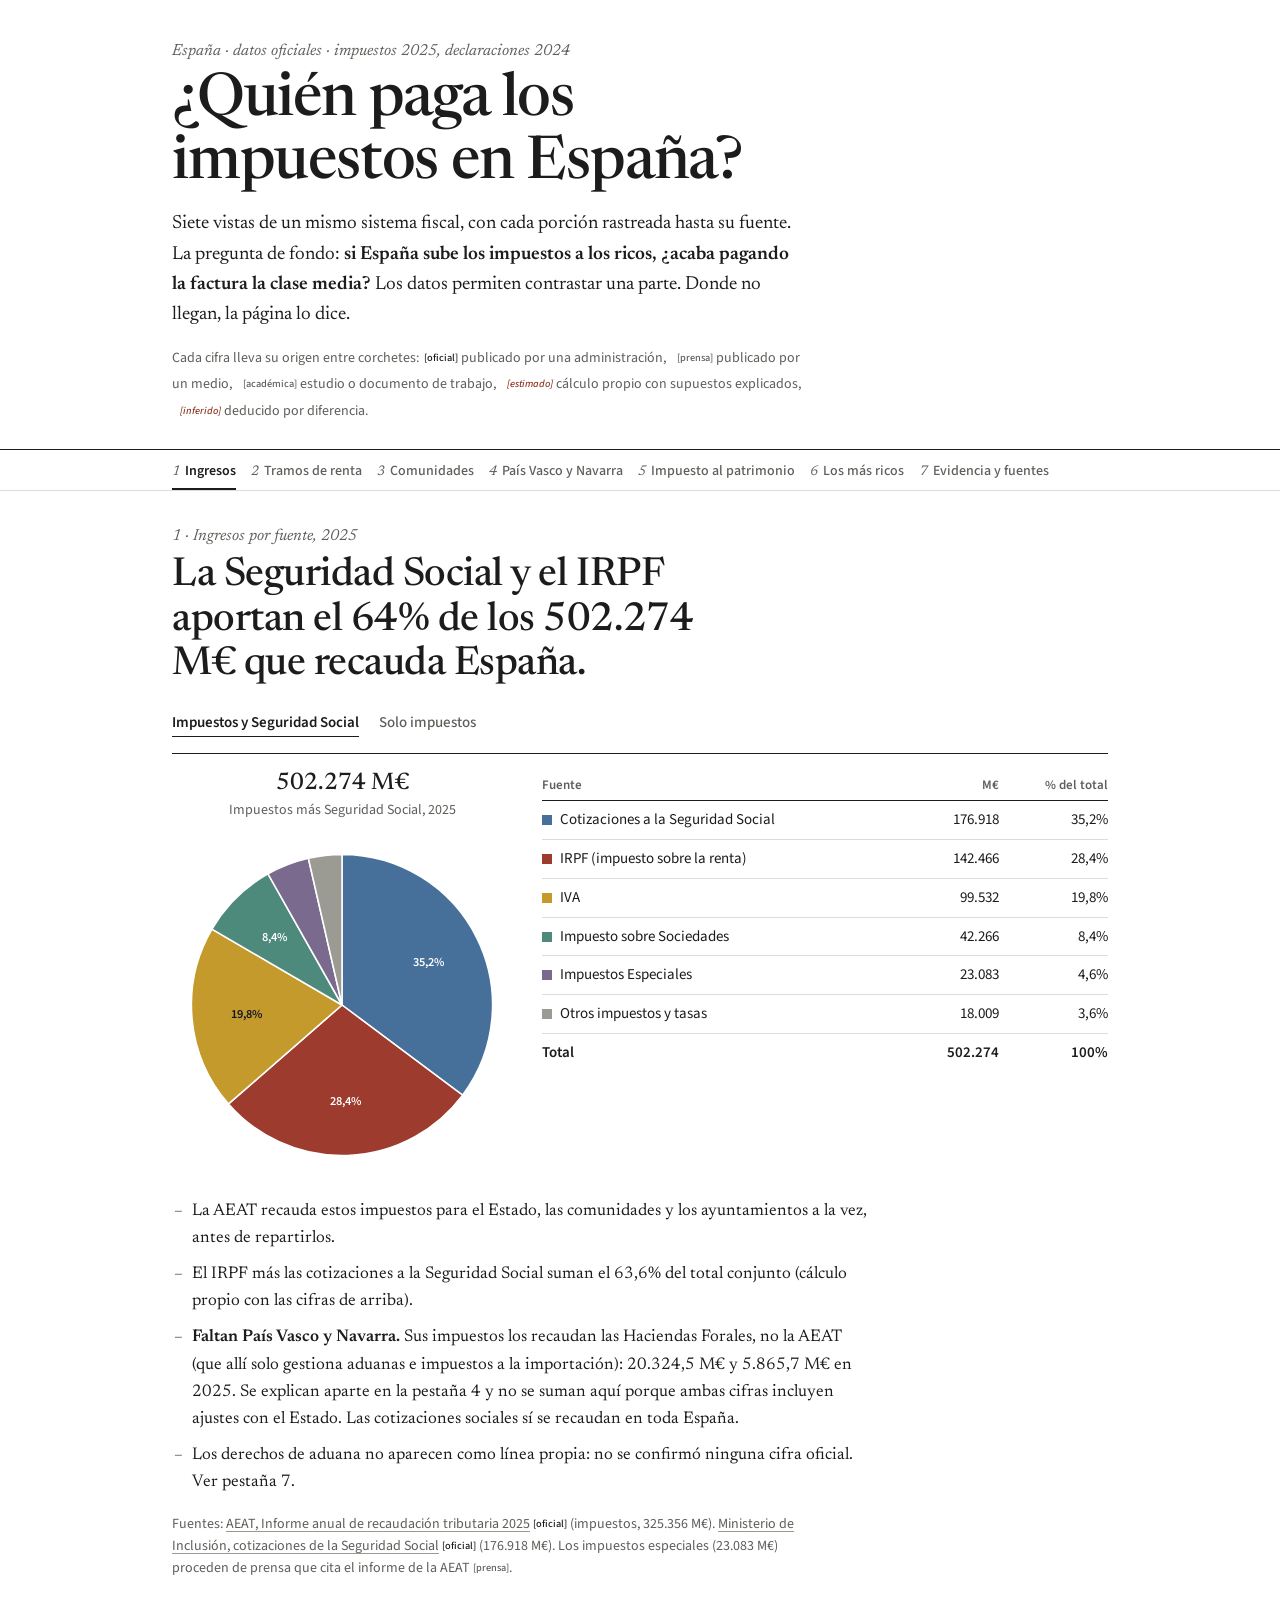
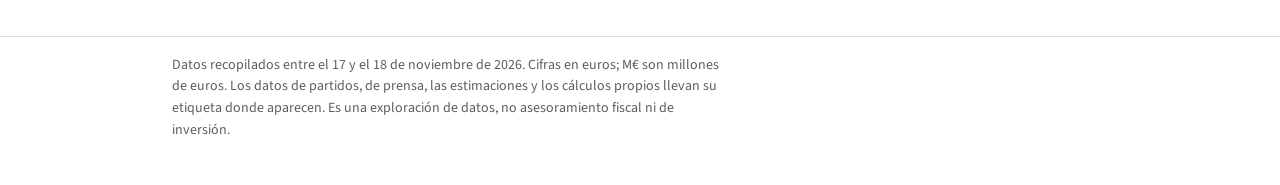
==== index.html @ 46cfcc5c "Primera versión de la página "¿Quién paga los impuestos en España?" Siete pestañas con gráficos y ta" ====
<!DOCTYPE html>
<html lang="es">
<head>
<meta charset="utf-8">
<meta name="viewport" content="width=device-width, initial-scale=1">
<meta name="color-scheme" content="light">
<title>¿Quién paga los impuestos en España?</title>
<link rel="preconnect" href="https://fonts.googleapis.com">
<link rel="preconnect" href="https://fonts.gstatic.com" crossorigin>
<link href="https://fonts.googleapis.com/css2?family=Newsreader:ital,opsz,wght@0,6..72,400..600;1,6..72,400..500&family=Source+Sans+3:wght@400;500;600&display=swap" rel="stylesheet">
<style>
/* Diseño editorial sobre fondo blanco: texto en serif, tablas en sans, líneas finas en lugar de tarjetas. */
:root {
  --ink: #1c1c1c;
  --paper: #ffffff;
  --surface: #ffffff;
  --line: #dcdcd8;
  --muted: #5e5e5a;
  --accent: #8c2f1d;
  --accent-ink: #ffffff;
  --hl: #f5f3ee;
  --c-ss: #46709a;
  --c-irpf: #9c3b2e;
  --c-iva: #c49a2c;
  --c-is: #4d8a7c;
  --c-ied: #7a6a8e;
  --c-oth: #9b9b94;
  --c-prop: #b4531a;
  --c-pv: #6b8e23;
  --c-nav: #8d6e63;
  --g1: #b6b6b0;
  --g2: #d0d0ca;
  --g3: #9a9a94;
  --s0: #e6eef6; --s1: #d1dfee; --s2: #b8cde4; --s3: #9db9d9; --s4: #82a4cc;
  --s5: #678ebd; --s6: #4f78ab; --s7: #3a6396; --s8: #284e80; --s9: #183869;
  --serif: "Newsreader", Georgia, "Times New Roman", serif;
  --sans: "Source Sans 3", "Helvetica Neue", Arial, sans-serif;
  color-scheme: light;
}

* { box-sizing: border-box; }
html { -webkit-text-size-adjust: 100%; background: #fff; }
body { margin: 0; background: #fff; color: var(--ink); font: 400 18px/1.6 var(--serif); font-optical-sizing: auto; }
a { color: inherit; text-decoration-thickness: 1px; text-underline-offset: 3px; text-decoration-color: #9a9a94; }
a:hover { color: var(--accent); text-decoration-color: var(--accent); }
:focus-visible { outline: 2px solid var(--accent); outline-offset: 2px; }
.wrap { max-width: 980px; margin: 0 auto; padding: 0 22px; }
strong { font-weight: 600; }

.hero { padding: 40px 0 24px; border-bottom: 1px solid var(--ink); }
.eyebrow { margin: 0; font: italic 400 16px/1.4 var(--serif); color: var(--muted); }
h1 { margin: 8px 0 14px; font: 500 clamp(34px, 6.2vw, 60px)/1.04 var(--serif); letter-spacing: -.02em; text-wrap: balance; }
.lede { max-width: 62ch; margin: 0; font-size: 19px; }
.lede strong { font-weight: 600; }
.taglegend { margin: 14px 0 0; font: 400 14px/1.9 var(--sans); color: var(--muted); max-width: 90ch; }
.taglegend .tag { margin-left: 8px; }
.taglegend .tag:first-of-type { margin-left: 2px; }

.rail { position: sticky; top: 0; z-index: 10; background: #fff; border-bottom: 1px solid var(--line); }
.tablist { display: flex; gap: 0; overflow-x: auto; scrollbar-width: none; padding: 0 22px; max-width: 980px; margin: 0 auto; }
.tablist::-webkit-scrollbar { display: none; }
.tab { flex: 0 0 auto; appearance: none; background: none; border: 0; border-bottom: 2px solid transparent; margin-right: 15px; padding: 13px 0 9px; color: var(--muted); font: 500 14px/1.2 var(--sans); cursor: pointer; white-space: nowrap; }
.tab .n { font: italic 400 14px var(--serif); margin-right: 5px; color: var(--muted); }
.tab:hover { color: var(--ink); }
.tab[aria-selected="true"] { color: var(--ink); font-weight: 600; border-bottom-color: var(--ink); }

main.wrap { padding-top: 34px; padding-bottom: 56px; }
.panel[hidden] { display: none; }
.tab-head { margin: 0 0 22px; }
.tab-head h2 { margin: 6px 0 0; font: 500 clamp(26px, 4.4vw, 40px)/1.12 var(--serif); letter-spacing: -.012em; max-width: 26ch; text-wrap: balance; }
.sub { margin: 10px 0 0; color: var(--muted); max-width: 64ch; font-size: 17px; }

.controls { display: flex; flex-wrap: wrap; gap: 8px 22px; align-items: center; margin: 0 0 16px; }
.seg { display: inline-flex; flex-wrap: wrap; gap: 4px 20px; border: 0; background: none; }
.seg button { appearance: none; border: 0; border-bottom: 1px solid transparent; background: none; padding: 3px 0; font: 500 15px/1.3 var(--sans); color: var(--muted); cursor: pointer; text-align: left; }
.seg button:hover { color: var(--ink); }
.seg button + button { border-left: 0; }
.seg button[aria-pressed="true"] { color: var(--ink); font-weight: 600; border-bottom-color: var(--ink); background: none; }

.card { background: none; border: 0; border-top: 1px solid var(--ink); border-radius: 0; padding: 16px 0 6px; }
.card + .card { margin-top: 30px; }
.card h3, h3.h { margin: 0; font: 600 21px/1.25 var(--serif); letter-spacing: -.005em; }
.card .sub { margin-top: 4px; font-size: 16px; }
.split { display: grid; grid-template-columns: minmax(0, 340px) minmax(0, 1fr); gap: 30px; align-items: start; }
.pair { display: grid; grid-template-columns: repeat(2, minmax(0, 1fr)); gap: 30px; }
.pair .card + .card { margin-top: 0; }
@media (max-width: 780px) { .split, .pair { grid-template-columns: minmax(0, 1fr); gap: 20px; } }

.pie { display: grid; gap: 8px; justify-items: center; margin-top: 12px; }
.pie svg { width: 100%; max-width: 330px; height: auto; display: block; overflow: visible; }
.readout { width: 100%; min-height: 58px; text-align: center; font-family: var(--sans); }
.r-main { font: 500 24px/1.15 var(--serif); font-variant-numeric: tabular-nums; }
.r-sub { margin-top: 2px; color: var(--muted); font-size: 14px; font-variant-numeric: tabular-nums; }
.r-sw { display: inline-block; width: 10px; height: 10px; margin-right: 6px; vertical-align: baseline; }
.sg { transition: transform .16s ease, opacity .16s ease; }
.sg path { stroke: #fff; stroke-width: 1.5; cursor: pointer; }
.sg path:focus-visible { outline: none; stroke: var(--ink); stroke-width: 3; }
.sg.on { transform: translate(var(--dx), var(--dy)); }
.has-active .sg:not(.on) { opacity: .35; }
.slice-label { font: 600 12px/1 var(--sans); font-variant-numeric: tabular-nums; pointer-events: none; }

.tbl-wrap { overflow-x: auto; }
table.legend, table.plain { width: 100%; border-collapse: collapse; font: 400 15px/1.45 var(--sans); font-variant-numeric: tabular-nums; }
.legend th, .plain th { text-align: left; font-weight: 600; font-size: 13px; color: var(--muted); padding: 6px 10px 6px 0; border-bottom: 1px solid var(--ink); white-space: nowrap; }
.legend td, .plain td { padding: 8px 10px 8px 0; border-bottom: 1px solid var(--line); vertical-align: top; }
.legend .num { text-align: right; white-space: nowrap; padding-right: 0; padding-left: 10px; }
.legend th.num { text-align: right; padding-left: 10px; }
.legend tr[data-key] { cursor: pointer; }
.legend tr.on td { background: var(--hl); }
.legend tfoot td { font-weight: 600; border-bottom: 0; }
.sw { display: inline-block; width: 10px; height: 10px; margin-right: 8px; vertical-align: -1px; }
.sw.none { background: none !important; border: 1px dashed var(--muted); }
.na { color: var(--muted); font-style: italic; }
.tbl-wrap table.plain { min-width: 560px; }
.plain td strong { font-weight: 600; }

.stats { display: grid; grid-template-columns: repeat(auto-fit, minmax(160px, 1fr)); gap: 0 22px; margin: 0 0 18px; padding: 0; }
.stat { margin: 0; padding: 9px 0 10px; border: 0; border-top: 1px solid var(--line); border-radius: 0; background: none; }
.stat dt { font: 400 13px/1.3 var(--sans); color: var(--muted); }
.stat dd { margin: 2px 0 0; font: 500 26px/1.15 var(--serif); font-variant-numeric: tabular-nums; }
.stat dd small { display: block; margin-top: 2px; font: 400 13px/1.3 var(--sans); color: var(--muted); }

.notes { margin: 22px 0 0; padding: 0; list-style: none; display: grid; gap: 9px; max-width: 70ch; }
.notes li { padding-left: 20px; position: relative; font-size: 17px; }
.notes li::before { content: "–"; position: absolute; left: 2px; top: 0; color: var(--muted); }
.src { margin: 18px 0 0; font: 400 14px/1.55 var(--sans); color: var(--muted); max-width: 90ch; }
.tag { display: inline; padding: 0; border: 0; border-radius: 0; font: 500 .74em/1 var(--sans); letter-spacing: 0; color: var(--muted); white-space: nowrap; vertical-align: .1em; background: none; }
.tag::before { content: "["; }
.tag::after { content: "]"; }
.tag.t-oficial { color: var(--ink); }
.tag.t-estimado, .tag.t-inferido, .tag.t-partido, .tag.claim { color: var(--accent); font-style: italic; }
.legend td .tag, .plain td .tag { margin-left: 5px; margin-right: 0; }
.legend td + td, .legend th + th, .plain td + td, .plain th + th { padding-left: 12px; }

.scn-controls { display: grid; gap: 16px; font-family: var(--sans); }
.ctl-row { display: flex; justify-content: space-between; align-items: baseline; gap: 12px; }
.ctl-row label, fieldset legend { font-weight: 600; font-size: 15px; }
output { font: 500 24px/1 var(--serif); font-variant-numeric: tabular-nums; }
input[type="range"] { width: 100%; accent-color: var(--accent); margin: 8px 0 0; }
.presets { display: flex; flex-wrap: wrap; gap: 6px 18px; }
.presets button { appearance: none; border: 0; border-bottom: 1px dotted var(--muted); background: none; color: var(--muted); padding: 2px 0; font: 500 14px/1.3 var(--sans); cursor: pointer; }
.presets button:hover { color: var(--ink); }
.presets button[aria-pressed="true"] { color: var(--ink); border-bottom: 1px solid var(--ink); font-weight: 600; }
fieldset { margin: 0; padding: 0; border: 0; display: grid; gap: 8px; }
fieldset legend { padding: 0; margin-bottom: 6px; }
.opt { display: flex; gap: 10px; align-items: flex-start; font-size: 15px; cursor: pointer; }
.opt input { margin-top: 4px; accent-color: var(--accent); }
.opt small { display: block; color: var(--muted); font-size: 13px; }
.summary { margin: 0; padding: 12px 0; border: 0; border-top: 1px solid var(--line); border-bottom: 1px solid var(--line); background: none; font-style: italic; font-size: 17px; max-width: 70ch; }
.empty { display: grid; place-items: center; min-height: 200px; padding: 16px; text-align: center; color: var(--muted); font: 400 15px/1.4 var(--sans); border: 1px dashed var(--line); }

.cols2 { display: grid; grid-template-columns: repeat(2, minmax(0, 1fr)); gap: 30px; }
.cols2 .card + .card { margin-top: 0; }
@media (max-width: 780px) { .cols2 { grid-template-columns: minmax(0, 1fr); gap: 24px; } }
.cols2 h3 { margin-bottom: 8px; }
.list { margin: 0; padding-left: 18px; display: grid; gap: 8px; font-size: 17px; }
.src-list { margin: 0; padding-left: 18px; display: grid; gap: 6px; font: 400 15px/1.5 var(--sans); }

/* pestaña de los más ricos */
.verdict td:nth-child(2) { font-family: var(--serif); font-size: 16.5px; min-width: 180px; }
.verdict td:first-child { font-family: var(--serif); font-size: 16.5px; font-style: italic; min-width: 150px; }
.lead { margin: 26px 0 0; font: 600 22px/1.25 var(--serif); }
.lead:first-of-type { margin-top: 0; }
.prose { max-width: 66ch; margin: 8px 0 0; }
.prose + .prose { margin-top: 10px; }
.bars { display: grid; gap: 10px; margin: 14px 0 0; padding: 0; list-style: none; font: 400 15px/1.3 var(--sans); max-width: 680px; }
.bars li { display: grid; grid-template-columns: minmax(130px, 210px) 1fr 58px; gap: 14px; align-items: center; }
.bars .bar { height: 12px; background: var(--hl); }
.bars .bar i { display: block; height: 100%; width: var(--w); background: #7b7b76; }
.bars li.hi .bar i { background: var(--accent); }
.bars .v { text-align: right; font-weight: 600; font-variant-numeric: tabular-nums; }
.bars li.hi .v { color: var(--accent); }
@media (max-width: 560px) {
  .bars li { grid-template-columns: 1fr auto; row-gap: 5px; }
  .bars .bar { grid-column: 1 / -1; order: 3; }
}
.fig-note { margin: 10px 0 0; font: 400 14px/1.5 var(--sans); color: var(--muted); max-width: 70ch; }
.twocol-text { display: grid; grid-template-columns: repeat(2, minmax(0, 1fr)); gap: 30px; margin-top: 6px; }
@media (max-width: 780px) { .twocol-text { grid-template-columns: minmax(0, 1fr); gap: 18px; } }
.twocol-text h4 { margin: 0 0 6px; font: 600 18px/1.3 var(--serif); }
.twocol-text ul { margin: 0; padding-left: 18px; display: grid; gap: 8px; font-size: 16.5px; }

footer { padding: 18px 0 44px; color: var(--muted); font: 400 14px/1.55 var(--sans); border-top: 1px solid var(--line); }
footer p { margin: 0; max-width: 80ch; }
@media (prefers-reduced-motion: reduce) { * { transition: none !important; scroll-behavior: auto !important; } }

.src-cols { columns: 2; column-gap: 30px; margin: 10px 0 0; padding: 0; list-style: none; font: 400 14px/1.5 var(--sans); color: var(--muted); }
.src-cols li { break-inside: avoid; margin: 0 0 6px; padding-left: 0; }
.src-cols a { color: var(--ink); }
.src-head { margin: 22px 0 0; font: 600 13px/1.3 var(--sans); color: var(--muted); }
@media (max-width: 780px) { .src-cols { columns: 1; } }

@media (max-width: 640px) {
  .tbl-wrap table.plain.verdict { min-width: 0; }
  .verdict thead { display: none; }
  .verdict, .verdict tbody, .verdict tr, .verdict td { display: block; width: 100%; }
  .verdict tr { padding: 14px 0 12px; border-bottom: 1px solid var(--line); }
  .verdict td, .verdict td + td { padding: 0 0 6px; border: 0; min-width: 0 !important; }
  .verdict td:last-child { font-size: 15px; color: var(--ink); }
}

.profile { margin: 22px 0 6px; max-width: 880px; }
.profile h4 { margin: 0 0 6px; font: 600 19px/1.25 var(--serif); }
.profile .who { margin-left: 8px; font: 400 14px var(--sans); color: var(--muted); }
.tbl-wrap + .profile table, .profile table.plain { min-width: 0; width: 100%; }
.profile td:first-child { width: 28%; color: var(--muted); font-size: 14px; padding-right: 14px; }
@media (max-width: 640px) { .profile td:first-child { width: 34%; } .profile .who { display: block; margin: 2px 0 0; } }

@media (max-width: 640px) {
  .tbl-wrap table.plain.stack { min-width: 0; }
  .stack thead { display: none; }
  .stack, .stack tbody, .stack tr, .stack td { display: block; width: 100%; }
  .stack tr { padding: 12px 0 8px; border-bottom: 1px solid var(--line); }
  .stack td, .stack td + td { padding: 0 0 7px; border: 0; }
  .stack td::before { content: attr(data-l); display: block; font: 600 12px/1.3 var(--sans); color: var(--muted); margin-bottom: 1px; }
  .stack td:first-child::before { display: none; }
  .stack td:first-child { font-weight: 600; }
}
@media (max-width: 640px) { #tab-ricos .tbl-wrap table.plain { min-width: 0; } #tab-ricos .tbl-wrap { overflow-x: visible; } }
</style>
</head>
<body>

<header class="hero">
  <div class="wrap">
    <p class="eyebrow">España · datos oficiales · impuestos 2025, declaraciones 2024</p>
    <h1>¿Quién paga los impuestos en España?</h1>
    <p class="lede">Siete vistas de un mismo sistema fiscal, con cada porción rastreada hasta su fuente. La pregunta de fondo: <strong>si España sube los impuestos a los ricos, ¿acaba pagando la factura la clase media?</strong> Los datos permiten contrastar una parte. Donde no llegan, la página lo dice.</p>
    <p class="taglegend">Cada cifra lleva su origen entre corchetes:
      <span class="tag t-oficial">oficial</span> publicado por una administración,
      <span class="tag t-prensa">prensa</span> publicado por un medio,
      <span class="tag t-academica">académica</span> estudio o documento de trabajo,
      <span class="tag t-estimado">estimado</span> cálculo propio con supuestos explicados,
      <span class="tag t-inferido">inferido</span> deducido por diferencia.
    </p>
  </div>
</header>

<nav class="rail" aria-label="Vistas">
  <div class="tablist" role="tablist">
    <button class="tab" role="tab" id="t-ingresos" aria-controls="tab-ingresos" data-tab="ingresos"><span class="n">1</span>Ingresos</button>
    <button class="tab" role="tab" id="t-tramos" aria-controls="tab-tramos" data-tab="tramos"><span class="n">2</span>Tramos de renta</button>
    <button class="tab" role="tab" id="t-comunidades" aria-controls="tab-comunidades" data-tab="comunidades"><span class="n">3</span>Comunidades</button>
    <button class="tab" role="tab" id="t-forales" aria-controls="tab-forales" data-tab="forales"><span class="n">4</span>País Vasco y Navarra</button>
    <button class="tab" role="tab" id="t-patrimonio" aria-controls="tab-patrimonio" data-tab="patrimonio"><span class="n">5</span>Impuesto al patrimonio</button>
    <button class="tab" role="tab" id="t-ricos" aria-controls="tab-ricos" data-tab="ricos"><span class="n">6</span>Los más ricos</button>
    <button class="tab" role="tab" id="t-evidencia" aria-controls="tab-evidencia" data-tab="evidencia"><span class="n">7</span>Evidencia y fuentes</button>
  </div>
</nav>

<main class="wrap">

<!-- 1. Ingresos ------------------------------------------------------------ -->
<section class="panel" id="tab-ingresos" role="tabpanel" aria-labelledby="t-ingresos" hidden>
  <div class="tab-head">
    <p class="eyebrow">1 · Ingresos por fuente, 2025</p>
    <h2 id="rev-finding"></h2>
  </div>
  <div class="controls">
    <div class="seg" role="group" aria-label="Alcance">
      <button type="button" id="rev-all" aria-pressed="true">Impuestos y Seguridad Social</button>
      <button type="button" id="rev-tax" aria-pressed="false">Solo impuestos</button>
    </div>
  </div>
  <div class="card"><div class="split" id="rev-card"></div></div>
  <ul class="notes">
    <li>La AEAT recauda estos impuestos para el Estado, las comunidades y los ayuntamientos a la vez, antes de repartirlos.</li>
    <li>El IRPF más las cotizaciones a la Seguridad Social suman el 63,6% del total conjunto (cálculo propio con las cifras de arriba).</li>
    <li><strong>Faltan País Vasco y Navarra.</strong> Sus impuestos los recaudan las Haciendas Forales, no la AEAT (que allí solo gestiona aduanas e impuestos a la importación): 20.324,5 M€ y 5.865,7 M€ en 2025. Se explican aparte en la pestaña 4 y no se suman aquí porque ambas cifras incluyen ajustes con el Estado. Las cotizaciones sociales sí se recaudan en toda España.</li>
    <li>Los derechos de aduana no aparecen como línea propia: no se confirmó ninguna cifra oficial. Ver pestaña 7.</li>
  </ul>
  <p class="src">Fuentes: <a href="https://sede.agenciatributaria.gob.es/Sede/estadisticas/recaudacion-tributaria/informe-anual/ejercicio-2025/resumen.html">AEAT, Informe anual de recaudación tributaria 2025</a> <span class="tag t-oficial">oficial</span> (impuestos, 325.356 M€). <a href="https://www.lamoncloa.gob.es/serviciosdeprensa/notasprensa/inclusion/Paginas/2026/310326-seguridad-social-deficit-pib.aspx">Ministerio de Inclusión, cotizaciones de la Seguridad Social</a> <span class="tag t-oficial">oficial</span> (176.918 M€). Los impuestos especiales (23.083 M€) proceden de prensa que cita el informe de la AEAT <span class="tag t-prensa">prensa</span>.</p>
</section>

<!-- 2. Tramos -------------------------------------------------------------- -->
<section class="panel" id="tab-tramos" role="tabpanel" aria-labelledby="t-tramos" hidden>
  <div class="tab-head">
    <p class="eyebrow">2 · IRPF por tramos de renta</p>
    <h2>El IRPF está concentrado: el 10% de mayor renta paga el 54%.</h2>
    <p class="sub">Los tramos son la renta anual total. No se pudo obtener la tabla nacional de cuota pagada por tramo, así que el segundo gráfico muestra la base liquidable a nivel nacional, o la cuota realmente pagada en Madrid, la mayor comunidad.</p>
  </div>
  <div class="controls">
    <div class="seg" role="group" aria-label="Territorio">
      <button type="button" id="br-nat" aria-pressed="true">España: declarantes y base liquidable</button>
      <button type="button" id="br-mad" aria-pressed="false">Madrid: declarantes y cuota pagada</button>
    </div>
  </div>
  <dl class="stats" id="br-stats"></dl>
  <div class="pair" id="br-pies"></div>
  <div class="card"><div class="tbl-wrap" id="br-table"></div></div>
  <div class="card"><div class="split" id="ief-card"></div></div>
  <ul class="notes">
    <li>«Declarantes» son las personas que presentan declaración del IRPF, no toda la población. La estadística cubre solo el territorio de régimen común; País Vasco y Navarra tienen su propio sistema (para Navarra hay una tabla por tramos en la pestaña 4; para el País Vasco no hay tabla consolidada).</li>
    <li>La tabla de Madrid oculta dos celdas (menos de 6.000 € y más de 601.000 €) por secreto estadístico. La porción gris es lo que falta hasta el 100% tras los tramos publicados, así que contiene ambas.</li>
    <li>Los declarantes de Madrid con más de 60.000 € son el 11,5% del total y pagan al menos el 44,7% de su IRPF, sin contar el tramo superior, que no se publica.</li>
    <li>La cifra del decil superior es el titular de un documento de trabajo del Instituto de Estudios Fiscales (Ministerio de Hacienda). No se revisó la tabla completa por deciles.</li>
  </ul>
  <p class="src">Fuentes: AEAT, <a href="https://sede.agenciatributaria.gob.es/AEAT/Contenidos_Comunes/La_Agencia_Tributaria/Estadisticas/Publicaciones/sites/irpf/2024/home_parcialf77cdc736ae2c95d72190138820307f5f5534ac93.html">Estadística de los declarantes del IRPF 2024</a> (<a href="https://sede.agenciatributaria.gob.es/AEAT/Contenidos_Comunes/La_Agencia_Tributaria/Estadisticas/Publicaciones/sites/irpf/2024/jrubik976b95950462ac596e081ab2bd5e7fd64eed0a8.html">declarantes y base liquidable</a>, <a href="https://sede.agenciatributaria.gob.es/AEAT/Contenidos_Comunes/La_Agencia_Tributaria/Estadisticas/Publicaciones/sites/irpf/2024/jrubikf634b3ce594c865246ba8623a578b54879c075207.html">cuota pagada en Madrid</a>, <a href="https://sede.agenciatributaria.gob.es/AEAT/Contenidos_Comunes/La_Agencia_Tributaria/Estadisticas/Publicaciones/sites/irpf/2024/jrubik82396464ffcba89379d747339c6232341146c10.html">totales nacionales</a>) <span class="tag t-oficial">oficial</span>. <a href="https://www.ief.es/docs/destacados/publicaciones/documentos_trabajo/2026_02.pdf">Instituto de Estudios Fiscales, documento de trabajo 2026/02</a> <span class="tag t-oficial">oficial</span>.</p>
</section>

<!-- 3. Comunidades --------------------------------------------------------- -->
<section class="panel" id="tab-comunidades" role="tabpanel" aria-labelledby="t-comunidades" hidden>
  <div class="tab-head">
    <p class="eyebrow">3 · Comunidades autónomas, 2024</p>
    <h2 id="rg-finding"></h2>
    <p class="sub">Dos gráficos con los mismos datos. Izquierda: qué parte del impuesto recauda cada comunidad. Derecha: los mismos números divididos por habitantes, así que cada porción son euros por persona. Toca una porción o una fila para compararlas.</p>
  </div>
  <div class="controls">
    <div class="seg" role="group" aria-label="Vista">
      <button type="button" id="rg-off" aria-pressed="true">Oficial: 15 comunidades de régimen común</button>
      <button type="button" id="rg-est" aria-pressed="false">Con País Vasco y Navarra (estimado)</button>
    </div>
  </div>
  <div class="pair" id="rg-pies"></div>
  <div class="card"><div class="tbl-wrap" id="rg-table"></div></div>
  <ul class="notes">
    <li>La medida es la «capacidad tributaria» de cada comunidad en la liquidación de 2024 del sistema de financiación: lo que rendiría su parte de los impuestos cedidos con reglas comunes. No es el total de impuestos pagados.</li>
    <li>El gráfico por habitante no tiene un total con sentido, porque suma ratios. Compara porción con porción o lee el índice de la tabla.</li>
    <li>La vista oficial deja fuera País Vasco y Navarra (sistema fiscal propio, 2,93 M de habitantes), Ceuta y Melilla; en conjunto son el 6,3% de la población de España. La vista con estimación añade País Vasco y Navarra con un cálculo propio, cuyo método está en la pestaña 4, y que lleva un margen de ±10%. El índice usa siempre como base la media de las 15 comunidades oficiales.</li>
    <li>Canarias aparece, pero su impuesto indirecto propio y su régimen especial dificultan la comparación.</li>
    <li>¿Por qué no la recaudación de la AEAT por comunidad? La AEAT atribuye lo recaudado al domicilio fiscal del contribuyente, lo que infla a Madrid, donde tienen sede muchas grandes empresas. La prensa sitúa a Madrid en torno al 44% de lo recaudado por la AEAT (2023: 44,34%): un efecto del domicilio, no una medida de actividad.</li>
    <li>Los ingresos son de 2024 y la población es del 1 de enero de 2025, un año posterior.</li>
  </ul>
  <p class="src">Fuentes: liquidación de 2024 del Ministerio de Hacienda, tabulada en <a href="https://documentos.fedea.net/pubs/eee/2026/eee2026-24.pdf">Fedea, eee2026-24, tabla 1</a> <span class="tag t-oficial">oficial</span>. Población: <a href="https://www.ine.es/prodyser/espa_cifras/21_ANEXO.pdf">INE, España en cifras</a>. Efecto del domicilio: <a href="https://sede.agenciatributaria.gob.es/static_files/AEAT/Estudios/Estadisticas/Informes_Estadisticos/Informes_mensuales_recaudacion_tributaria/2025/IMR_25_12_va_es.pdf">AEAT, informe mensual de diciembre de 2025</a>. Estimaciones de País Vasco y Navarra: cálculo propio a partir de las cifras de la pestaña 4 <span class="tag t-estimado">estimado</span>.</p>
</section>

<!-- 4. Territorios forales ------------------------------------------------- -->
<section class="panel" id="tab-forales" role="tabpanel" aria-labelledby="t-forales" hidden>
  <div class="tab-head">
    <p class="eyebrow">4 · País Vasco y Navarra, 2025</p>
    <h2>Sí contribuyen, pero por otra vía. Cuánto, es lo que se discute.</h2>
    <p class="sub">No salen en las pestañas 1 a 3 porque sus impuestos no los recauda la AEAT ni entran en el sistema de financiación de régimen común: los recaudan las tres Diputaciones Forales vascas y la Hacienda Foral de Navarra. Después pagan al Estado un <strong>cupo</strong> (País Vasco) o una <strong>aportación</strong> (Navarra) por las competencias que el Estado conserva, como Defensa, Exteriores o la deuda estatal. La AEAT solo gestiona allí aduanas e impuestos a la importación.</p>
  </div>
  <div class="controls">
    <div class="seg" role="group" aria-label="Territorio foral">
      <button type="button" id="fo-pv" aria-pressed="true">País Vasco</button>
      <button type="button" id="fo-nav" aria-pressed="false">Navarra</button>
    </div>
  </div>
  <dl class="stats" id="fo-stats"></dl>
  <div class="pair" id="fo-pies"></div>
  <div class="card" id="fo-series" style="margin-top:16px"></div>
  <div id="fo-brackets" style="margin-top:16px"></div>

  <h3 style="margin:26px 0 10px;font:700 20px/1.2 var(--font-display)">¿Cuánto aportan, comparado con el régimen común?</h3>
  <div class="card"><div class="tbl-wrap" id="fo-compare"></div></div>
  <ul class="notes" id="fo-method"></ul>

  <div class="cols2" style="margin-top:16px">
    <div class="card">
      <h3>Lo que dicen los críticos</h3>
      <ul class="list" style="margin-top:8px">
        <li>Ángel de la Fuente (Fedea) calcula que la base del cupo, las cargas del Estado que el territorio no ha asumido, está infravalorada en torno a un 30% (unos 32.000 M€, año 2017), y que las comunidades forales casi no contribuyen a la solidaridad entre territorios. <span class="tag t-academica">académica</span></li>
        <li>Miguel Ángel García Díaz (URJC y Fedea) sostiene que, por cómo se negocia la aportación, País Vasco y Navarra quedan muy por encima de la media de financiación por habitante ajustado. <span class="tag t-academica">académica</span></li>
        <li>El Ivie (Valencia y Zaragoza) estima que, descontadas las competencias distintas, queda un exceso de recursos sin justificar de en torno al 30% por habitante. <span class="tag t-academica">académica</span></li>
        <li>Ignacio Zubiri (UPV/EHU), que no se opone al Concierto, señala que el País Vasco aporta a las demás comunidades menos que otras de renta parecida. <span class="tag t-prensa">prensa</span></li>
      </ul>
    </div>
    <div class="card">
      <h3>Lo que dicen los defensores</h3>
      <ul class="list" style="margin-top:8px">
        <li>El Gobierno Vasco afirma que el Concierto es solidario y que el País Vasco contribuye a los gastos comunes en proporción a su riqueza, también al Fondo de Compensación Interterritorial.</li>
        <li>Lo describen como un régimen de «riesgo unilateral»: el cupo se paga con independencia de cómo vayan las finanzas propias, sin garantía de ingresos.</li>
        <li>Un argumento numérico: el índice de imputación vasco (6,24%) supera su peso de población (≈4,6%); el navarro (1,60%) también supera el suyo (≈1,4%). Los críticos responden que el problema no es el índice, sino la base a la que se aplica y la falta de contribución a la nivelación.</li>
        <li>El PNV defiende que el Concierto y el Cupo no son privilegios, sino derechos históricos.</li>
      </ul>
    </div>
  </div>
  <p class="src" style="margin-top:10px">Ninguna de las dos partes dispone de un cálculo oficial del cupo «correcto»: la Ley del Cupo publica solo un anexo resumido que De la Fuente y García Díaz consideran insuficiente para replicarlo. Las estimaciones de infravaloración proceden de autores críticos con el sistema; las posiciones de los defensores, de las instituciones que lo gestionan.</p>

  <div class="card" style="margin-top:16px">
    <h3>Qué aportan los territorios forales a la hipótesis</h3>
    <ul class="list" style="margin-top:8px">
      <li>Navarra tiene el segundo tipo marginal máximo agregado de España (52%, solo por detrás de la Comunitat Valenciana, con 54%); en los territorios vascos es del 49%. <span class="tag t-prensa">prensa</span> (Consejo General de Economistas)</li>
      <li>Aun así, el mismo informe sitúa a Navarra como la comunidad donde más IRPF pagan las rentas de 20.000 €, la novena de 19 para rentas de 45.000 € y la cuarta para rentas de 70.000 €. <span class="tag t-prensa">prensa</span> (Noticias de Navarra, 25-4-2026)</li>
      <li>El IVA y los Impuestos Especiales, que soporta todo el mundo, suponen el 46% de la recaudación foral vasca y el 44% de la navarra (cálculo propio con las cifras de arriba).</li>
    </ul>
    <ul class="notes" style="margin-top:12px">
      <li><strong>Lectura A (apoya la hipótesis):</strong> tipos máximos muy altos conviven con una presión notable sobre las rentas medias.</li>
      <li><strong>Lectura B (la cuestiona):</strong> las rentas de más de 60.000 € (≈9% de los declarantes navarros) ya aportan cerca de la mitad del IRPF, y la carga sobre las rentas medias responde a decisiones de gasto, no a un traslado desde los ricos.</li>
      <li>Los datos forales no permiten establecer causalidad en ninguna de las dos direcciones. Son un caso útil, no una prueba.</li>
    </ul>
  </div>

  <ul class="notes" style="margin-top:16px">
    <li>La recaudación foral bruta no es comparable con los 3.335 € por habitante de régimen común, porque incluye la parte que en el resto de España pertenece al Estado. Por eso se calcula una capacidad «equivalente» estimada.</li>
    <li>La cifra de la AEAT incluye el IVA a la importación cobrado en puertos y aduanas forales, y la recaudación foral incluye ajustes de IVA e Impuestos Especiales con el Estado. Por eso no se suman en un único gráfico.</li>
    <li>Las cifras de 2024 de ambos territorios están distorsionadas por devoluciones extraordinarias a mutualistas (unos 800 M€ en el País Vasco). Las partes pueden no sumar el total por redondeo.</li>
    <li>¿Cómo se calcula el cupo? Se parte del gasto del Estado en competencias que el territorio no ha asumido, se descuenta el déficit, se multiplica por el índice de imputación (6,24% País Vasco, 1,60% Navarra, fijados básicamente según la renta), se restan compensaciones y se aplican ajustes de IVA e Impuestos Especiales (Ley 10/2023).</li>
  </ul>
  <p class="src">Fuentes: <a href="https://www.irekia.euskadi.eus/es/news/108064-consejo-vasco-finanzas-publicas">Gobierno Vasco, Consejo Vasco de Finanzas Públicas, cierre 2025 (12-2-2026)</a> <span class="tag t-oficial">oficial</span>. <a href="https://www.navarra.es/es/-/nota-prensa/hacienda-finalizo-2025-con-una-recaudacion-de-5-865-millones-de-euros">Gobierno de Navarra, recaudación de 2025 (11-2-2026)</a> <span class="tag t-oficial">oficial</span>. <a href="https://www.euskadi.eus/contenidos/informacion/comision_mixta/es_14815/adjuntos/Acta_CMCE__01_2024.pdf">Acta de la Comisión Mixta del Concierto Económico 1/2024</a>; <a href="https://www.boe.es/diario_boe/txt.php?id=BOE-A-2023-8456">Ley 10/2023 (BOE)</a>; <a href="https://www.navarra.es/en/web/memoria-2024/5.1.-convenio-economico">Memoria 2024 de la Hacienda Foral de Navarra</a>; <a href="https://www.airef.es/wp-content/uploads/2026/07/Informes-ejecuci%C3%B3n-2026/Informe_PEF26-27_Cierre26_NAV_55_26.pdf">AIReF, informe sobre Navarra, julio de 2026</a> <span class="tag t-oficial">oficial</span>. <a href="https://documentos.fedea.net/pubs/ap/2024/ap2024-27.pdf">García Díaz, Fedea Apuntes 2024/27</a>; <a href="https://conciertoeconomico.org/wp-content/uploads/2022/10/HPE-2022-DE-LA-FUENTE-A_Sobre-el-Sistema-de-Financiacion-Foral-vasco-y-navarro-notas-para-un-debate-necesario.pdf">De la Fuente, Hacienda Pública Española 242 (2022)</a> <span class="tag t-academica">académica</span>. Prensa: <a href="https://www.noticiasdenavarra.com/economia/2022/04/17/9-contribuyentes-ganan-aporta-mitad-2084191.html">Noticias de Navarra (IRPF por tramos)</a>, <a href="https://orain.eus/es/actualidad/economia/2025/10/30/el-cupo-vasco-al-estado-previsto-2026-sera-1532-millones-un-29-mas/">orain.eus</a>, <a href="https://bilbaohiria.com/euskal-herria/comision-concierto-deficit-gobierno-vasco-cupo/">Bilbao Hiria</a> <span class="tag t-prensa">prensa</span>.</p>
</section>

<!-- 5. Impuesto al patrimonio ---------------------------------------------- -->
<section class="panel" id="tab-patrimonio" role="tabpanel" aria-labelledby="t-patrimonio" hidden>
  <div class="tab-head">
    <p class="eyebrow">5 · Medida redistributiva: un impuesto al patrimonio</p>
    <h2>Qué añade al total un impuesto del 2% al patrimonio, y qué cambia si la base se encoge.</h2>
    <p class="sub">Ada Colau y el Frente Amplio proponen un 2% sobre el patrimonio neto por encima de 1 M€ y un 3% por encima de 50 M€. El partido calcula 10.000 M€ al año de 231.000 contribuyentes. <span class="tag t-partido">cifra del partido</span> No se encontró ninguna valoración de AIReF ni de Hacienda. Todo lo que sigue es aritmética sobre supuestos declarados, no una previsión.</p>
  </div>

  <div class="card scn-controls">
    <div>
      <div class="ctl-row"><label for="erosion">Parte de lo recaudado, según el partido, que nunca llega</label><output id="erosion-out" for="erosion">0%</output></div>
      <input type="range" id="erosion" min="0" max="100" step="5" value="0">
      <p class="sub">Elusión, cambios de residencia, cambios de valoración. Los estudios de la pestaña 7 muestran que la base reacciona, pero no dan una cifra para esta propuesta: elige tú una.</p>
      <div class="presets" id="presets" role="group" aria-label="Valores predefinidos">
        <button type="button" data-e="0" aria-pressed="true">Cifra del partido (0%)</button>
        <button type="button" data-e="25" aria-pressed="false">25%</button>
        <button type="button" data-e="50" aria-pressed="false">50%</button>
        <button type="button" data-e="75" aria-pressed="false">75%</button>
      </div>
    </div>
    <fieldset>
      <legend>¿Quién cubre el hueco?</legend>
      <label class="opt" for="rule-none"><input type="radio" name="rule" id="rule-none" value="none" checked><span>Nadie<small>Se recorta gasto o crece el déficit. Nada más cambia.</small></span></label>
      <label class="opt" for="rule-prop"><input type="radio" name="rule" id="rule-prop" value="prop"><span>IRPF, en proporción a lo que se paga hoy<small>La factura de IRPF de todos sube el mismo porcentaje. El decil superior paga el 53,96% del IRPF.</small></span></label>
      <label class="opt" for="rule-flat"><input type="radio" name="rule" id="rule-flat" value="flat"><span>IRPF, los mismos euros por declarante<small>Un cargo fijo por declaración, de modo que cada decil de declarantes asume el 10%.</small></span></label>
    </fieldset>
  </div>

  <p class="summary" id="scn-summary" style="margin-top:16px"></p>
  <dl class="stats" id="scn-stats" style="margin-top:16px"></dl>

  <div class="pair" id="scn-pies"></div>
  <div class="card"><div class="split" id="scn-bear"></div></div>

  <h3 style="margin:26px 0 10px;font:700 20px/1.2 var(--font-display)">Referencias con las que compararlo</h3>
  <dl class="stats">
    <div class="stat"><dt>Impuesto de patrimonio hoy (2024)</dt><dd>2.150 M€<small>+11,8% sobre 2023; 227.424 declarantes, 185.031 con cuota a ingresar</small></dd></div>
    <div class="stat"><dt>La cifra del partido, en múltiplos</dt><dd>4,6×<small>de la cuota actual del Patrimonio; 3,1% de la recaudación de la AEAT de 2025</small></dd></div>
    <div class="stat"><dt>Tramo superior hoy</dt><dd>1.023<small>declarantes con más de 30,05 M€ acumulan el 14,31% de la base</small></dd></div>
    <div class="stat"><dt>Umbrales vigentes</dt><dd>700.000 € / 3 M€<small>mínimo exento del Patrimonio; ITSGF estatal por encima de 3 M€</small></dd></div>
  </dl>
  <div class="card"><div class="split" id="wealth-card"></div></div>
  <ul class="notes">
    <li>Las reglas de compensación son ilustraciones. Ninguna fuente usada aquí mide quién soporta en último término el IVA o la Seguridad Social, así que ninguna regla los modela.</li>
    <li>«Por declarante» divide entre los 24,6 M de declarantes del IRPF de 2024 (régimen común) y el «%» entre los 142.466 M€ de IRPF de la AEAT de 2025. Los años y los territorios difieren: léelo como un orden de magnitud, no como una factura.</li>
    <li>El ITSGF estatal recaudó 623 M€ en 2023, el 89% desde Madrid. En 2024 se hundió cuando Madrid y Andalucía reactivaron el Patrimonio autonómico, que se deduce de aquel. La cuota del Patrimonio subió un 11,8% ese mismo año; las dos cifras vienen de publicaciones distintas, así que compáralas con cautela.</li>
    <li>Reparto de la riqueza de los hogares según el Banco de España, 3T 2025: el 10% superior tiene el 53% y el 50% inferior el 9%. El 40% intermedio es el resto.</li>
    <li>Esta pestaña no incluye País Vasco ni Navarra, donde el Patrimonio es un impuesto foral. En Navarra (campaña de 2023) hubo 7.180 declarantes y 41,6 M€ <span class="tag t-prensa">prensa</span> que cita a la Hacienda Foral. En el País Vasco, Patrimonio y Sucesiones no se publican por separado: una estimación propia los sitúa en 250–400 M€ (1,2–2,0% de la recaudación foral) <span class="tag t-estimado">estimado</span>, extrapolando que en Gipuzkoa ambos suman menos del 2%.</li>
  </ul>
  <p class="src">Fuentes: términos y cifras de la propuesta, de prensa (<a href="https://es.ara.cat/politica/nuevo-impuesto-propone-ada-colau-alto-pagan-ricos_1_5903002.html">Ara</a>, <a href="https://www.eldiario.es/1_d0204f">elDiario.es</a>, <a href="https://www.moncloa.com/2026/11/06/tasa-ritz-colau-3462221/">Moncloa.com</a>, un medio digital) <span class="tag t-prensa">prensa</span>. <a href="https://sede.agenciatributaria.gob.es/Sede/estadisticas/sites/patrimonio/2024/jrubik51212750ec835e99533949433231abd3637d68ee.html">AEAT, Estadística del Patrimonio 2024</a>. <a href="https://www.lamoncloa.gob.es/serviciosdeprensa/notasprensa/hacienda/paginas/2023/200923-impuesto-solidaridad-grandes-fortunas.aspx">Hacienda, nota sobre el ITSGF 2023</a>. <a href="https://www.bde.es/wbe/es/noticias-eventos/podcast/como-se-distribuye-la-riqueza-entre-los-hogares.html">Banco de España</a>; <a href="https://repositorio.bde.es/bitstream/123456789/36572/1/do2413.pdf">Documento Ocasional 2413</a> para 2022.</p>
</section>

<!-- 6. Los más ricos ------------------------------------------------------- -->
<section class="panel" id="tab-ricos" role="tabpanel" aria-labelledby="t-ricos" hidden>
  <div class="tab-head">
    <p class="eyebrow">6 · Los más ricos y el IRPF</p>
    <h2>Los más ricos no pagan «casi nada» de IRPF, pero pagan menos que quienes están justo debajo.</h2>
    <p class="sub">Tres sospechas habituales: que piden préstamos en vez de vender, que usan sociedades y entidades en el extranjero, que usan SICAV. Aquí van las cifras que he encontrado, rumor por rumor, y a partir de qué cantidad empiezan a servir esas vías. De los más ricos de verdad (el 0,01% superior) hay muy pocos datos publicados en España; donde faltan, la pestaña lo dice.</p>
  </div>

  <h3 class="lead">Veredicto</h3>
  <div class="tbl-wrap">
    <table class="plain verdict">
      <thead><tr><th>Lo que se dice</th><th>Veredicto</th><th>Qué hay detrás</th></tr></thead>
      <tbody>
        <tr>
          <td>«Los ultrarricos no pagan prácticamente IRPF»</td>
          <td><strong>Falso tal como se dice. Es cierto que el tipo efectivo cae en la cúspide.</strong></td>
          <td>Según Fedea, con datos de 2022 el IRPF efectivo sube hasta el 16% en los centiles 91–99 de renta y baja al 10% en el 1% con más renta <span class="tag t-prensa">prensa</span>. Con datos de 2023 repite que el tipo cae casi 5 puntos en el centil superior <span class="tag t-academica">académica</span>. Es una caída, no un cero. Pero ese 1% no es el 0,01%: la encuesta de la que parte no capta bien a los más ricos.</td>
        </tr>
        <tr>
          <td>«Piden préstamos en vez de vender»</td>
          <td><strong>Posible y legal. No hay datos de cuánto se usa en España.</strong></td>
          <td>El IRPF grava la ganancia cuando se vende <span class="tag t-oficial">oficial</span>; un préstamo con garantía de las acciones no es una venta, así que no genera ganancia <span class="tag t-inferido">inferido</span>. Si el titular fallece, la plusvalía acumulada no tributa en su IRPF <span class="tag t-oficial">oficial</span>. Contrapeso: el Patrimonio y el ITSGF gravan lo que se tiene, no solo lo que se vende.</td>
        </tr>
        <tr>
          <td>«Sociedades, trusts y entidades en el extranjero»</td>
          <td><strong>Sociedades españolas: cierto y legal. Estructuras en el extranjero: más cerrado. Trusts: sin datos.</strong></td>
          <td>Una sociedad española paga el 25% de impuesto de sociedades y, si posee al menos un 5% de otra empresa, los dividendos y plusvalías de esa participada quedan exentos en un 95%; el socio no tributa en el IRPF hasta que reparte <span class="tag t-oficial">oficial</span>. La AEAT vigila las sociedades instrumentales: su plan de control de 2026 las cita <span class="tag t-oficial">oficial</span>. Fuera de España, quien tiene más de 50.000 € en cuentas, valores o inmuebles debe declararlos (modelo 720), y quien se va con más de 4 M€ en acciones paga una «exit tax» <span class="tag t-oficial">oficial</span>.</td>
        </tr>
        <tr>
          <td>«SICAV»</td>
          <td><strong>Era cierto. Desde 2022 está casi cerrado.</strong></td>
          <td>La Ley 11/2021 exigió al menos 100 accionistas con 2.500 € cada uno para seguir pagando el 1% de impuesto de sociedades <span class="tag t-oficial">oficial</span>. De 2.280 SICAV en 2021 se pasó a 446 en febrero de 2024 <span class="tag t-prensa">prensa</span>. Las que sobreviven son las de mayor patrimonio <span class="tag t-prensa">prensa</span>.</td>
        </tr>
      </tbody>
    </table>
  </div>

  <h3 class="lead">Cuánto IRPF paga cada tramo de renta</h3>
  <p class="prose">Tipo efectivo del IRPF sobre la renta bruta de los hogares, con datos de 2022. Fedea cuenta como renta los beneficios que las empresas no reparten.</p>
  <ul class="bars" aria-label="Tipo efectivo del IRPF por tramo de renta de los hogares, Fedea 2022">
    <li><span>Quintil 1 (el 20% con menos renta)</span><span class="bar"><i style="--w:10%"></i></span><span class="v">2%</span></li>
    <li><span>Quintil 2</span><span class="bar"><i style="--w:25%"></i></span><span class="v">5%</span></li>
    <li><span>Quintil 3</span><span class="bar"><i style="--w:39.5%"></i></span><span class="v">7,9%</span></li>
    <li><span>Quintil 4</span><span class="bar"><i style="--w:48.5%"></i></span><span class="v">9,7%</span></li>
    <li><span>Centiles 91–99</span><span class="bar"><i style="--w:80%"></i></span><span class="v">16%</span></li>
    <li class="hi"><span>Centil 100 (el 1% con más renta)</span><span class="bar"><i style="--w:50%"></i></span><span class="v">10%</span></li>
  </ul>
  <p class="fig-note">Fuente: The Objective, que cita el noveno informe del Observatorio de Fedea <span class="tag t-prensa">prensa</span>. El décimo informe (renta de 2023) mantiene el patrón: el tipo cae casi 5 puntos en el centil superior, y el IRPF agregado es el 10,4% <span class="tag t-academica">académica</span>. Las barras llegan hasta 20% de escala.</p>

  <p class="prose"><strong>Por qué cae, según Fedea.</strong> En el 1% superior pesan mucho los beneficios de las empresas. Los que la empresa no reparte no tributan en el IRPF, y los que reparte como dividendos tributan a un tipo reducido <span class="tag t-academica">académica</span>. Fedea reconoce además que no imputa el impuesto de sociedades pagado en el extranjero: si fuera equivalente al español, el tipo efectivo del 1% subiría unos 7 puntos (nota 10, p. 34) <span class="tag t-academica">académica</span>.</p>
  <p class="prose"><strong>Dos límites de la cifra.</strong> La renta más alta que recoge la encuesta de la que parte Fedea es de 1.140.580 € (p. 49): no ve a los muy ricos. Al corregir esa ausencia con datos de 2018 (Carranza y Nolan, 2024), el efecto redistributivo del sistema baja del 38,06% al 33,94% (tabla 3, p. 49) <span class="tag t-academica">académica</span>. Es decir, el sistema redistribuye menos de lo que sugiere la encuesta sin corregir. El informe no da el tipo del 1% tras esa corrección.</p>

  <h3 class="lead">Cómo se compara con otros países</h3>
  <p class="prose">Estas cifras no son comparables entre sí: cada estudio mide impuestos distintos sobre una definición de renta distinta. Sirven para ver el patrón, no para ordenar países.</p>
  <div class="tbl-wrap">
    <table class="plain stack">
      <thead><tr><th>Estudio</th><th>Qué mide</th><th>Resultado</th><th>Cautela</th></tr></thead>
      <tbody>
        <tr><td data-l="Estudio">España, Fedea (2022)</td><td data-l="Qué mide">IRPF sobre renta bruta ampliada de los hogares</td><td data-l="Resultado">10% en el 1% superior; 16% en los centiles 91–99 <span class="tag t-prensa">prensa</span></td><td data-l="Cautela">Encuesta; no incluye impuesto de sociedades.</td></tr>
        <tr><td data-l="Estudio">Francia, IPP (datos de 2016)</td><td data-l="Qué mide">Todos los impuestos directos sobre la renta económica, incluidos beneficios retenidos</td><td data-l="Resultado">46% en el 0,1% superior; 26% en el 0,0002% (75 hogares) <span class="tag t-academica">académica</span></td><td data-l="Cautela">El IFRAP, un think tank liberal, calcula el 55,8% para el 1% superior con otra definición <span class="tag t-academica">académica</span>.</td></tr>
        <tr><td data-l="Estudio">EE. UU., Casa Blanca (CEA y OMB, 2010–2018)</td><td data-l="Qué mide">IRPF federal de las 400 familias más ricas, contando plusvalías no vendidas</td><td data-l="Resultado">8,2% (entre 6% y 12% según supuestos) <span class="tag t-oficial">oficial</span></td><td data-l="Cautela">La Tax Foundation critica que deja fuera el impuesto de sociedades <span class="tag t-academica">académica</span>. El Tax Policy Center da 23,5% para el 1% superior en 2018 <span class="tag t-prensa">prensa</span>.</td></tr>
        <tr><td data-l="Estudio">Mundo, EU Tax Observatory (2024)</td><td data-l="Qué mide">Impuestos personales de los multimillonarios, como parte de su patrimonio</td><td data-l="Resultado">Entre el 0% y el 0,5% del patrimonio <span class="tag t-academica">académica</span></td><td data-l="Cautela">Mide sobre patrimonio, no sobre renta, y no desglosa España.</td></tr>
      </tbody>
    </table>
  </div>

  <h3 class="lead">Las vías, una a una</h3>
  <div class="tbl-wrap">
    <table class="plain stack">
      <thead><tr><th>Vía</th><th>Cómo funciona</th><th>¿Sigue abierta en España?</th></tr></thead>
      <tbody>
        <tr><td data-l="Vía"><strong>SICAV</strong></td><td data-l="Cómo funciona">Sociedad de inversión que pagaba el 1% de impuesto de sociedades; el socio no tributaba hasta rescatar.</td><td data-l="¿Sigue abierta en España?">Casi cerrada desde 2022. Ver el gráfico de abajo. <span class="tag t-oficial">oficial</span> <span class="tag t-prensa">prensa</span></td></tr>
        <tr><td data-l="Vía"><strong>Sociedad patrimonial o holding</strong></td><td data-l="Cómo funciona">El patrimonio se aporta a una sociedad. Tributa al 25% y, con participaciones de al menos el 5%, dividendos y plusvalías de la participada quedan exentos al 95% (art. 21 de la Ley del Impuesto sobre Sociedades). El socio paga IRPF solo al repartir.</td><td data-l="¿Sigue abierta en España?">Abierta y legal. Sirve sobre todo a quien tiene empresas propias y no necesita el dinero a título personal <span class="tag t-inferido">inferido</span>. La AEAT apunta a las sociedades usadas para pagar gastos personales o encubrir dividendos <span class="tag t-oficial">oficial</span>.</td></tr>
        <tr><td data-l="Vía"><strong>Préstamo con garantía de los activos</strong></td><td data-l="Cómo funciona">Se pide dinero al banco con las acciones como garantía en lugar de venderlas. La plusvalía queda latente.</td><td data-l="¿Sigue abierta en España?">Sin límite legal que haya encontrado. No hay estadística pública de su uso. <span class="tag t-inferido">inferido</span></td></tr>
        <tr><td data-l="Vía"><strong>Fallecimiento y herencia</strong></td><td data-l="Cómo funciona">La plusvalía latente del fallecido no tributa en el IRPF (la «plusvalía del muerto»). Los herederos reciben los bienes con el valor que se declara en Sucesiones <span class="tag t-prensa">prensa</span>. Madrid bonifica el 99% de ese impuesto a cónyuge, hijos y padres.</td><td data-l="¿Sigue abierta en España?">Abierta. Sucesiones tiene bonificaciones del 99% en Madrid <span class="tag t-oficial">oficial</span>, y también en Andalucía, la Comunidad Valenciana y La Rioja <span class="tag t-prensa">prensa</span>.</td></tr>
        <tr><td data-l="Vía"><strong>Empresa familiar</strong></td><td data-l="Cómo funciona">Las participaciones quedan exentas del Impuesto sobre el Patrimonio y tienen una reducción del 95% en Sucesiones.</td><td data-l="¿Sigue abierta en España?">Abierta, con condiciones: al menos 5% individual (20% con la familia), y que quien dirige cobre por ello más del 50% de sus ingresos del trabajo y de actividades <span class="tag t-oficial">oficial</span>.</td></tr>
        <tr><td data-l="Vía"><strong>Traspasos entre fondos</strong></td><td data-l="Cómo funciona">Se pasa el dinero de un fondo a otro sin tributar por la ganancia (art. 94 de la Ley del IRPF).</td><td data-l="¿Sigue abierta en España?">Abierta para todos y sin mínimo. Es un diferimiento, no una exención: la ganancia aflora al reembolsar <span class="tag t-oficial">oficial</span>. No vale para ETF cotizados.</td></tr>
        <tr><td data-l="Vía"><strong>Estructuras en el extranjero</strong></td><td data-l="Cómo funciona">Sociedades o trusts fuera de España.</td><td data-l="¿Sigue abierta en España?">Más cerradas: el modelo 720 obliga a declarar bienes fuera desde 50.000 € por bloque <span class="tag t-oficial">oficial</span>, y las normas de transparencia fiscal internacional (art. 91 de la Ley del IRPF) pueden atribuir al residente la renta de entidades extranjeras de baja tributación <span class="tag t-oficial">oficial</span>. No hay cifras de cuántos residentes las usan.</td></tr>
        <tr><td data-l="Vía"><strong>Cambio de residencia</strong></td><td data-l="Cómo funciona">Irse a un país con menos impuestos.</td><td data-l="¿Sigue abierta en España?">Frenado por la «exit tax» (ver el cuadro de importes). En 2025 la AEAT detectó a 145 personas con residencia ficticia en el extranjero y liquidó 68 M€ <span class="tag t-oficial">oficial</span>.</td></tr>
      </tbody>
    </table>
  </div>

  <h3 class="lead">Número de SICAV registradas</h3>
  <ul class="bars" aria-label="Número de SICAV registradas en la CNMV">
    <li><span>2021</span><span class="bar"><i style="--w:100%"></i></span><span class="v">2.280</span></li>
    <li><span>Cierre de 2022</span><span class="bar"><i style="--w:47.8%"></i></span><span class="v">1.091</span></li>
    <li class="hi"><span>Febrero de 2024</span><span class="bar"><i style="--w:19.6%"></i></span><span class="v">446</span></li>
  </ul>
  <p class="fig-note">Fuente: CNMV, a través de Europa Press y AlicantePlaza <span class="tag t-prensa">prensa</span>. El patrimonio de las SICAV pasó de más de 28.000 M€ a unos 12.700–14.300 M€ según la prensa que cita a la CNMV <span class="tag t-prensa">prensa</span>. Las que quedan son las mayores, así que la reforma no impidió que los más ricos mantengan alguna.</p>

  <h3 class="lead">¿Desde qué cantidad?</h3>
  <p class="prose"><strong>No hay una cantidad mágica.</strong> Las vías más potentes no dependen de cuánto se tiene sino de qué se tiene: acciones de una empresa propia, fondos de inversión, un patrimonio que se hereda. Lo que sí tiene cifras es el punto en el que la ley empieza a mirar. Son estos:</p>
  <div class="tbl-wrap">
    <table class="plain">
      <thead><tr><th>Importe</th><th>Qué ocurre</th></tr></thead>
      <tbody>
        <tr><td>100 accionistas con 2.500 € cada uno</td><td>Condición para que una SICAV siga pagando el 1%. <span class="tag t-oficial">oficial</span></td></tr>
        <tr><td>6.000 · 50.000 · 200.000 · 300.000 €</td><td>Tramos de la base del ahorro (dividendos, intereses, plusvalías): 19%, 21%, 23%, 27% y, por encima de 300.000 €, 30% <span class="tag t-oficial">oficial</span>. El tipo máximo de la base general va del 45% (Madrid) al 54% (Comunitat Valenciana) sumando el tramo estatal y el autonómico <span class="tag t-prensa">prensa</span>. Esa diferencia es el incentivo: cuanto más de la renta es capital y menos salario, menor el tipo.</td></tr>
        <tr><td>50.000 €</td><td>Desde aquí hay que declarar los bienes en el extranjero (modelo 720), por bloque: cuentas, valores e inmuebles. No reduce impuestos: quita opacidad. <span class="tag t-oficial">oficial</span></td></tr>
        <tr><td>700.000 €</td><td>Mínimo exento general del Impuesto sobre el Patrimonio; la vivienda habitual cuenta hasta 300.000 € más <span class="tag t-oficial">oficial</span>. Madrid y Andalucía aplicaban una bonificación del 100% que reformaron al crearse el ITSGF <span class="tag t-prensa">prensa</span>.</td></tr>
        <tr><td>1 M€ (con más del 25% de una empresa) o 4 M€ en acciones</td><td>Quien deja de ser residente tributa ya por las ganancias latentes de esas acciones (exit tax) <span class="tag t-oficial">oficial</span>. Según las guías fiscales, solo si ha sido residente al menos 10 de los últimos 15 años <span class="tag t-prensa">prensa</span>.</td></tr>
        <tr><td>3 M€</td><td>Empieza el Impuesto de Solidaridad de las Grandes Fortunas. En la práctica se paga con unos 4 M€ de patrimonio, por el mínimo exento y la vivienda <span class="tag t-prensa">prensa</span>.</td></tr>
      </tbody>
    </table>
  </div>
  <p class="prose">Y estas vías no tienen mínimo de importe, pero sí condiciones:</p>
  <div class="tbl-wrap">
    <table class="plain">
      <thead><tr><th>Vía</th><th>Condición</th></tr></thead>
      <tbody>
        <tr><td>Traspasos entre fondos</td><td>Que sean fondos de inversión, no ETF cotizados ni acciones sueltas. <span class="tag t-oficial">oficial</span></td></tr>
        <tr><td>Holding con exención del 95%</td><td>Participación de al menos el 5% en la participada y un periodo mínimo de tenencia <span class="tag t-oficial">oficial</span>. Interponer una sociedad no ayuda si el socio necesita el dinero enseguida: añade una capa de impuesto <span class="tag t-prensa">prensa</span>.</td></tr>
        <tr><td>Empresa familiar</td><td>5% individual o 20% con la familia, y dirección efectiva remunerada. <span class="tag t-oficial">oficial</span></td></tr>
        <tr><td>Herencia</td><td>Residir en una comunidad con bonificación; en Andalucía, la herencia queda libre hasta 1 M€ <span class="tag t-prensa">prensa</span>.</td></tr>
        <tr><td>Préstamo con garantía</td><td>Tener activos con plusvalías latentes que un banco acepte como garantía. <span class="tag t-inferido">inferido</span></td></tr>
      </tbody>
    </table>
  </div>
  <p class="prose"><strong>Mi lectura</strong> <span class="tag t-inferido">inferido</span>: la ventaja se concentra en quien tiene una empresa propia o rentas de capital que no necesita gastar. Quien vive de un salario, aunque sea alto, tiene poco margen: tributa por la escala general, con retención en origen. No he encontrado ninguna fuente que diga a partir de qué patrimonio compensa montar una sociedad; depende de los costes de asesoría y de cada caso, y no es un dato público.</p>

  <h3 class="lead">Tres perfiles públicos: Ortega, Pérez y Botín</h3>
  <p class="prose">Lo que no se puede saber es cuánto IRPF paga una persona concreta: su declaración es un dato reservado por el artículo 95 de la Ley General Tributaria y la AEAT no publica casos individuales <span class="tag t-oficial">oficial</span>. Lo que sí es público: los porcentajes que figuran en la CNMV, las cuentas de sus sociedades en el Registro Mercantil y las retribuciones de los consejeros de las cotizadas. Con eso se ve dónde está el dinero y por qué vía llega a su dueño, no cuánto paga cada uno.</p>

  <div class="profile">
    <h4>Amancio Ortega <span class="who">Inditex · Pontegadea</span></h4>
    <table class="plain">
      <tbody>
        <tr><td>Participación</td><td>59,294% de Inditex, a través de Pontegadea Inversiones (50,01%) y Partler 2006 (9,284%) <span class="tag t-prensa">prensa</span></td></tr>
        <tr><td>Dividendos de Inditex en 2025</td><td>3.104 M€, que cobran sus sociedades <span class="tag t-prensa">prensa</span></td></tr>
        <tr><td>Pontegadea Inversiones</td><td>Beneficio de 2.518 M€ en 2025 sobre una cifra de negocios de 2.667 M€ <span class="tag t-prensa">prensa</span></td></tr>
        <tr><td>Sueldo</td><td>Sin cargo ejecutivo retribuido en Inditex, según la prensa <span class="tag t-prensa">prensa</span></td></tr>
        <tr><td>Qué hace con el dinero</td><td>Lo reinvierte en el plazo de un año para no tributar por el impuesto sobre el patrimonio, según Bloomberg <span class="tag t-prensa">prensa</span></td></tr>
        <tr><td>Lectura</td><td>Los dividendos los cobra una sociedad, no la persona. Si esa sociedad aplica la exención del 95% de los dividendos de participadas, la carga efectiva sería de alrededor del 1,25% (5% × 25%) <span class="tag t-inferido">inferido</span>. No he encontrado en las cuentas ninguna nota que diga que la aplique. Lo que la holding reparta a su dueño tributaría como renta del ahorro, entre el 19% y el 30% <span class="tag t-oficial">oficial</span>.</td></tr>
      </tbody>
    </table>
    <p class="fig-note">Los medios no coinciden en el beneficio conjunto de las tres sociedades en 2025: 3.909 M€ según Cinco Días y más de 10.000 M€ según Europa Press <span class="tag t-prensa">prensa</span>. No he podido reconciliarlos y no uso ninguno de los dos.</p>
  </div>

  <div class="profile">
    <h4>Florentino Pérez <span class="who">ACS · Rosán Inversiones</span></h4>
    <table class="plain">
      <tbody>
        <tr><td>Participación</td><td>15,015% de ACS a través de Rosán Inversiones, unos 4.540 M€ a precios de agosto de 2026 <span class="tag t-prensa">prensa</span></td></tr>
        <tr><td>Retribución en ACS, 2025</td><td>9,14 M€: 2,51 M€ fijos y 6,19 M€ de variable a corto plazo <span class="tag t-prensa">prensa</span></td></tr>
        <tr><td>Dividendos de ACS a Rosán, 2024</td><td>70,97 M€, destinados íntegramente a reservas dentro de la sociedad <span class="tag t-prensa">prensa</span></td></tr>
        <tr><td>Lectura</td><td>La retribución tributa como rendimiento del trabajo, con un tipo marginal de entre el 45% y el 54% según la comunidad <span class="tag t-oficial">oficial</span>. Los dividendos se quedan en la sociedad, y la revalorización de las acciones no tributa mientras no se vendan <span class="tag t-oficial">oficial</span>.</td></tr>
      </tbody>
    </table>
  </div>

  <div class="profile">
    <h4>Ana Botín <span class="who">Banco Santander</span></h4>
    <table class="plain">
      <tbody>
        <tr><td>Retribución, 2025</td><td>11,98 M€ según el informe del banco, o 18,54 M€ según el modelo de la CNMV que cita Reuters <span class="tag t-prensa">prensa</span>. Ambas cifras aparecen en la prensa y no he podido reconciliarlas.</td></tr>
        <tr><td>Participación</td><td>La familia Botín y su Fundación suman el 1,246% del banco, 188,8 millones de acciones <span class="tag t-prensa">prensa</span></td></tr>
        <tr><td>Dividendo en efectivo, 2025</td><td>0,24 € por acción <span class="tag t-oficial">oficial</span></td></tr>
        <tr><td>Dividendos de esa participación</td><td>Unos 45 M€ brutos (188,8 millones × 0,24 €) para el conjunto de familia y Fundación <span class="tag t-estimado">estimado</span>. No sé qué parte es de la Fundación, que tiene otro régimen fiscal.</td></tr>
        <tr><td>Lectura</td><td>La retribución tributa como trabajo. Los dividendos que cobren las personas, no la Fundación, tributarían como renta del ahorro, entre el 19% y el 30% <span class="tag t-oficial">oficial</span>.</td></tr>
      </tbody>
    </table>
  </div>

  <p class="prose"><strong>Qué sale de aquí</strong> <span class="tag t-inferido">inferido</span>. En ninguno de los tres se puede comprobar el IRPF personal. Lo que sí se ve es que los sueldos de Pérez y Botín (de 9 a 18 M€) caen en la escala general, al tipo marginal más alto; que la riqueza grande está en acciones de su propia empresa, cuya revalorización no tributa hasta la venta; y que en Ortega y Pérez los dividendos los cobra una sociedad que paga impuesto de sociedades, no la persona. Cuánto paga esa sociedad en la práctica depende de las notas de sus cuentas, que no he podido leer. Nada de lo que he encontrado indica vías ilegales: describe las vías legales de arriba.</p>

  <h3 class="lead">Lo que dice cada bando</h3>
  <div class="twocol-text">
    <div>
      <h4>Quienes ven un problema</h4>
      <ul>
        <li>Fedea: el tipo del IRPF cae casi 5 puntos en el 1% superior porque los beneficios no repartidos no tributan en el IRPF. <span class="tag t-academica">académica</span></li>
        <li>EU Tax Observatory: los multimillonarios del mundo pagan entre el 0% y el 0,5% de su patrimonio, por el uso de sociedades personales. <span class="tag t-academica">académica</span></li>
        <li>IPP: en Francia el tipo baja del 46% al 26% al pasar del 0,1% al 0,0002% superior. <span class="tag t-academica">académica</span></li>
        <li>Casa Blanca: 8,2% para las 400 familias más ricas de EE. UU. <span class="tag t-oficial">oficial</span></li>
        <li>Carranza y Nolan: al contar a los más ricos, el sistema español redistribuye menos. <span class="tag t-academica">académica</span></li>
      </ul>
    </div>
    <div>
      <h4>Quienes lo relativizan</h4>
      <ul>
        <li>Esos beneficios sí pagan impuesto de sociedades, y los estudios que solo miran el IRPF lo dejan fuera. La Tax Foundation lo critica en el caso de EE. UU.; Fedea estima unos 7 puntos más en España si se contara el impuesto extranjero. <span class="tag t-academica">académica</span></li>
        <li>De los 865 declarantes con más de 30 M€ en 2023, 853 pagaron Patrimonio. <span class="tag t-prensa">prensa</span></li>
        <li>La AEAT liquidó 547 M€ en 1.329 inspecciones de grandes patrimonios en 2025, unos 412.000 € por inspección <span class="tag t-oficial">oficial</span> <span class="tag t-estimado">estimado</span>.</li>
        <li>Las SICAV se han reducido en un 80%. <span class="tag t-prensa">prensa</span></li>
        <li>Con otra definición, el IFRAP calcula en Francia un 55,8% para el 1% superior. <span class="tag t-academica">académica</span></li>
      </ul>
    </div>
  </div>

  <h3 class="lead">Qué significa para la pregunta de fondo</h3>
  <p class="prose">Hay evidencia de que el tipo efectivo del IRPF baja en la cúspide y de que existen vías legales de aplazamiento. Pero la cúspide es pequeña: 18.829 declarantes con más de 601.000 € en 2024, el 0,08% de los declarantes <span class="tag t-oficial">oficial</span>. Ningún estudio de los que he encontrado muestra que lo que se escapa por arriba acabe repuesto por la clase media. Esa cadena sigue «sin contrastar» en la pestaña 7.</p>

  <h3 class="lead">Lo que no sé</h3>
  <ul class="list">
    <li>El tipo efectivo del IRPF del tramo de más de 601.000 € y de los percentiles por encima del 99%. La AEAT los dibuja en un gráfico de 2020 (hasta el percentil 99,992) sin dar las cifras en el texto, y su web no respondió al intentar leer la tabla de cuotas por tramos.</li>
    <li>No he encontrado un estudio español equivalente al del IPP francés o al de la Casa Blanca para los mayores patrimonios españoles. Una pieza de elDiario.es de 2022 sostiene que el IRPF deja de ser progresivo en el 0,01% superior, pero no pude leer el artículo completo y no uso sus cifras.</li>
    <li>La cifra de Fedea para 2022 (10% frente a 16%) procede de la prensa que cita el informe; no la comprobé en el PDF del noveno informe. El décimo informe no da el tipo del 1% superior: solo dice que cae casi 5 puntos.</li>
    <li>Cuánto se usan en España los préstamos con garantía y los trusts: no hay datos.</li>
    <li>El IRPF personal de cualquier persona concreta, por el secreto tributario, y el impuesto de sociedades efectivo de Pontegadea y de Rosán: no he leído las notas de sus cuentas.</li>
    <li>El 1% de Fedea incluye mucho más que a los ultrarricos: empezaba en hogares de entre 130.000 y 200.000 € de renta según el informe, y la encuesta no recoge a los de rentas mayores.</li>
    <li>Los plazos y requisitos de cada vía (por ejemplo, el periodo de tenencia del 95%) están resumidos; para aplicarlos a un caso concreto hace falta leer la norma.</li>
  </ul>

  <p class="src-head">Fuentes de esta pestaña</p>
<ul class="src-cols">
  <li><a href="https://documentos.fedea.net/pubs/eee/2026/eee2026-13.pdf">Fedea, décimo informe del Observatorio (eee2026-13)</a> <span class="tag t-academica">académica</span></li>
  <li><a href="https://theobjective.com/economia/2025-03-04/pagan-los-ricos-menos-impuestos/">The Objective sobre el noveno informe</a> <span class="tag t-prensa">prensa</span></li>
  <li><a href="https://sede.agenciatributaria.gob.es/static_files/AEAT/Estudios/Estadisticas/Informes_Estadisticos/Informes_Anuales_de_Recaudacion_Tributaria/Ejercicio_2020/Nota3.pdf">AEAT, nota 3 del informe de recaudación 2020</a></li>
  <li><a href="https://sede.agenciatributaria.gob.es/Sede/ayuda/manuales-videos-folletos/manuales-practicos/irpf-2024/c11-ganancias-perdidas-patrimoniales/concepto/delimitacion-negativa/transmisiones-lucrativas-causa-muerte-contribuyente.html">AEAT, manual de la renta: ganancias por causa de muerte</a></li>
  <li><a href="https://sede.agenciatributaria.gob.es/Sede/ayuda/manuales-videos-folletos/manuales-practicos/irpf-2023/c11-ganancias-perdidas-patrimoniales/regimen-especial-ganancias-patrimoniales-cambio-residencia/introduccion-ambito-aplicacion.html">AEAT, manual de la renta: exit tax</a></li>
  <li><a href="https://boe.es/buscar/pdf/2026/BOE-A-2026-5843-consolidado.pdf">BOE, directrices del Plan de Control de 2026</a></li>
  <li><a href="https://sede.agenciatributaria.gob.es/static_files/Sede/Actualidad/Notas_prensa/2026/NP_AEAT_Resultados_Control_2025.pdf">AEAT, resultados del control de 2025</a></li>
  <li><a href="https://www.fiscal-impuestos.com/sites/fiscal-impuestos.com/files/V1559-2025.pdf">consulta de la DGT sobre el modelo 720 (V1559-2025)</a></li>
  <li><a href="https://www.cnmv.es/DocPortal/Publicaciones/Fichas/TraspasosEntreFondosDeInversion.pdf">CNMV, traspasos entre fondos</a></li>
  <li><a href="https://www.comunidad.madrid/docs/2026-02/cte-14-25-s.pdf">Comunidad de Madrid, bonificación de Sucesiones</a></li>
  <li><a href="https://bbva.es/content/dam/public-web/bbvaes/documents/productos/banca-privada/Nota-novedades-fiscales-25.pdf">BBVA, novedades fiscales 2025 (escala del ahorro)</a></li>
  <li><a href="https://www.bbvamijubilacion.es/blog/escalas-de-gravamen-y-tipos-impositivos-del-irpf-en-pais-vasco-navarra-y-en-el-resto-de-espana/">BBVA Mi Jubilación, escalas del IRPF</a></li>
  <li><a href="https://www.ocu.org/dinero/renta-impuestos/informe/impuesto-grandes-fortunas">OCU, grandes fortunas</a></li>
  <li><a href="https://www.xataka.com/empresas-y-economia/grandes-fortunas-espana-habian-esquivado-impuesto-patrimonio-durante-decadas-2023-99-ha-optado-pagarlo/amp">Xataka, declarantes con más de 30 M€</a></li>
  <li><a href="https://www.cuatrecasas.com/es/global/fiscalidad/art/is-doble-imposicion-doctrina-administrativa">Cuatrecasas sobre el artículo 21 de la Ley del IS</a></li>
  <li><a href="https://www.dig.es/exencion-articulo-21-lis-dividendos/">DIG, holdings</a></li>
  <li><a href="https://guiafiscal.es/glosario/empresa-familiar-patrimonio/">Guía Fiscal, empresa familiar</a></li>
  <li><a href="https://www.rankia.com/blog/gestion-patrimonial-asset-allocation/7424101-plusvalia-muerto-que-cuando-no-conviene-vender-vida">Rankia sobre la plusvalía del muerto</a> <span class="tag t-prensa">prensa</span></li>
  <li><a href="https://www.bolsamania.com/noticias_print/mercados/economiafinanzas--la-cnmv-apunta-que-la-contratacion-en-la-bolsa-cayo-en-2023-a-630500-millones-en-niveles-de-2004--17032812.html">Europa Press sobre las SICAV (2024)</a></li>
  <li><a href="https://alicanteplaza.es/alicanteplaza/elnumerodesicavsehareducidoenun804desde2022ysoloquedanregistradas446">AlicantePlaza sobre las SICAV</a></li>
  <li><a href="https://es.ara.cat/economia/77-sicavs-desaparecen-importantes-sobreviven_1_4327210.html">Ara sobre las SICAV</a></li>
  <li><a href="https://www.cronista.com/espana/economia-finanzas/dile-adios-al-impuesto-a-las-sucesiones-y-donaciones-estas-son-todas-las-personas-que-no-lo-van-a-pagar-en-2026">El Cronista sobre Sucesiones</a></li>
  <li><a href="https://www.ipp.eu/wp-content/uploads/2023/09/Note_IPP_92-OLD.pdf">IPP, nota 92</a></li>
  <li><a href="https://www.ifrap.org/la-revue/fiscalite-des-riches-le-mirage-des-milliards-eu-de-recettes">IFRAP</a></li>
  <li><a href="https://taxobservatory.eu/?p=247">EU Tax Observatory, Global Tax Evasion Report 2024</a></li>
  <li><a href="https://bidenwhitehouse.archives.gov/cea/blog/2021/09/23/what-is-the-average-federal-individual-income-tax-rate-on-the-wealthiest-americans">CEA, tipo federal de las 400 familias más ricas</a></li>
  <li><a href="https://taxfoundation.org/blog/white-house-average-tax-rates-wealthy/">Tax Foundation</a></li>
  <li><a href="https://www.bloombergquint.com/amp/politics/white-house-decries-low-taxes-for-rich-as-congress-works-on-plan">Bloomberg sobre el Tax Policy Center</a></li>
  <li><a href="https://contratos.gobierto.es/normativa/ley-general-tributaria/95">Ley General Tributaria, artículo 95</a> <span class="tag t-oficial">oficial</span></li>
  <li><a href="https://www.congreso.es/l14p/e12/e_0123036_n_000.pdf">Respuesta del Gobierno sobre el carácter reservado de datos tributarios</a> <span class="tag t-oficial">oficial</span></li>
  <li><a href="https://www.diarioestrategia.cl/texto-diario/mostrar/5986712/pontegadea-holding-amancio-ortega-gana-78-2025-hasta-superar-10000-millones">Europa Press, Pontegadea 2025</a> <span class="tag t-prensa">prensa</span></li>
  <li><a href="https://lexpress-franchise.com/es/ultimas-noticias/cuanto-dinero-gana-amancio-ortega-en-un-ano-empresas/">Cinco Días, vía L’Express, Pontegadea 2025</a> <span class="tag t-prensa">prensa</span></li>
  <li><a href="https://www.vozpopuli.com/economia/distribucion/amancio-ortega-cobrara-otros-1552-millones-del-segundo-dividendo-de-inditex-este-lunes.html">Vozpópuli, participación de Ortega en Inditex</a> <span class="tag t-prensa">prensa</span></li>
  <li><a href="https://theobjective.com/gente/2025-08-13/sueldo-amancio-ortega-inditex-holdings/">The Objective, sueldo y dividendos de Ortega</a> <span class="tag t-prensa">prensa</span></li>
  <li><a href="https://gestion.pe/mundo/espana/dueno-de-zara-tiene-un-problema-con-su-fortuna-no-deja-de-crecer-mundo-espana-empresas-zara-impuestos-noticia/">Bloomberg, vía Gestión, reinversión de dividendos</a> <span class="tag t-prensa">prensa</span></li>
  <li><a href="https://finantresnoticias.com/empresas/florentino-perez-sube-15-por-ciento-en-acs-debe-vigilar-pequeno-inversor/">Europa Press, vía Finanzas, participación de Pérez en ACS</a> <span class="tag t-prensa">prensa</span></li>
  <li><a href="https://forbes.es/economia/896279/florentino-perez-gano-914-millones-y-juan-santamaria-1073-en-2025-como-presidente-y-ceo-de-acs/">Forbes, retribución de Pérez en 2025</a> <span class="tag t-prensa">prensa</span></li>
  <li><a href="https://www.vozpopuli.com/economia/empresas/florentino-perez-amplia-su-colchon-financiero-personal-hasta-los-718-millones-en-reservas-voluntarias.html">Vozpópuli, cuentas de Rosán Inversiones</a> <span class="tag t-prensa">prensa</span></li>
  <li><a href="https://www.lanacion.com.ar/agencias/la-remuneracion-total-de-botin-presidenta-del-santander-aumenta-un-346-en-2025-nid26022026">Reuters, vía La Nación, retribución de Botín</a> <span class="tag t-prensa">prensa</span></li>
  <li><a href="https://forbes.es/economia/880204/ana-botin-percibio-1198-millones-como-presidenta-de-banco-santander-en-2025-un-12-menos/">Forbes, retribución de Botín según el informe del banco</a> <span class="tag t-prensa">prensa</span></li>
  <li><a href="https://theobjective.com/economia/banca/2025-03-13/familia-botin-santander-capital-acciones/">The Objective, participación de la familia Botín</a> <span class="tag t-prensa">prensa</span></li>
  <li><a href="https://www.santander.com/es/stories/creacion-de-valor-y-transparencia-el-compromiso-con-nuestros-accionistas">Santander, dividendo en efectivo de 2025</a> <span class="tag t-oficial">oficial</span></li>
</ul>
</section>


<!-- 7. Evidencia ------------------------------------------------------------ -->
<section class="panel" id="tab-evidencia" role="tabpanel" aria-labelledby="t-evidencia" hidden>
  <div class="tab-head">
    <p class="eyebrow">7 · Evidencia, lagunas y fuentes</p>
    <h2>Qué respalda la evidencia y qué no.</h2>
    <p class="sub">La hipótesis tiene tres pasos: un impuesto más alto a los ricos encoge la base que puede alcanzar; el hueco se repone con impuestos más amplios; y la clase media acaba pagando. Las fuentes revisadas hablan del paso 1. Ninguna contrasta los pasos 2 y 3.</p>
  </div>

  <div class="cols2">
    <div class="card">
      <h3>Apuntan a favor de la hipótesis</h3>
      <ul class="list">
        <li>La riqueza declarada reacciona con fuerza a los tipos del impuesto sobre el patrimonio. En los cantones suizos, bajar un punto el tipo aumentó la riqueza declarada al menos un 43% tras seis años. Alrededor del 24% se explica por mudanzas y el 20% por la capitalización del precio de la vivienda; los autores interpretan buena parte del resto como evasión. <a href="https://people.unil.ch/mariusbrulhart/2022/10/behavioral-responses-to-wealth-taxes-evidence-from-switzerland/">Brülhart et al., 2022</a></li>
        <li>En España, después de 2011 todas las comunidades gravaron el patrimonio salvo Madrid. Resultados publicados: el IRPF perdido por los traslados es unas seis veces el impuesto de patrimonio perdido directamente. El documento de trabajo estima que el número de personas ricas en Madrid subió en torno a un 10% respecto a otras comunidades y que cerca del 5% de la recaudación del impuesto de patrimonio se perdió por movilidad. <a href="https://www.aeaweb.org/doi/10.1257/app.20220615">Agrawal, Foremny y Martínez-Toledano, 2025</a></li>
        <li>La Agencia Tributaria detectó a 145 personas con grandes patrimonios situadas artificialmente en el extranjero y regularizó 68 M€ en 2025. <a href="https://www.hacienda.gob.es/es-ES/Prensa/Noticias/Paginas/2026/20260702-NP-AEAT-RESULTADOS-CONTROL-2025.aspx">Hacienda, julio de 2026</a></li>
      </ul>
    </div>
    <div class="card">
      <h3>Apuntan en contra, o lo limitan</h3>
      <ul class="list">
        <li>El decil superior ya paga el 53,96% del IRPF (pestaña 2). La incidencia final del IVA y de la Seguridad Social, las vías más probables para cubrir un hueco, no está medida en ninguna fuente usada aquí.</li>
        <li>Los declarantes con base superior a 30,05 M€ pasaron de 471 en 2013 a 1.023 en 2024, y la cuota del Patrimonio de 2024 subió un 11,8%. Eso no muestra fuga en agregado, pero tampoco es una prueba causal, porque la subida del valor de los activos empuja a más gente a ese tramo.</li>
        <li>Ambos estudios comparan territorios de un mismo país, con los tipos vigentes. Ninguno estima salidas de España ni la respuesta a un 2% sobre 1 M€ aplicado a todo el país.</li>
        <li>La inspección recupera dinero de las grandes fortunas: 547 M€ regularizados en 1.329 actuaciones en 2025. El control del fraude recuperó en total 22.743 M€, cerca del 7,0% de la recaudación de la AEAT en todos los impuestos, que no es una estimación de la brecha fiscal.</li>
      </ul>
    </div>
  </div>

  <div class="card">
    <h3>Afirmación por afirmación</h3>
    <div class="tbl-wrap" style="margin-top:8px">
      <table class="plain">
        <thead><tr><th>Afirmación</th><th>Evidencia encontrada</th><th>Qué solidez tiene</th></tr></thead>
        <tbody>
          <tr><td>La parte alta ya soporta la mayor parte del IRPF</td><td>El decil superior paga el 53,96% de la cuota real del IRPF</td><td>Instituto de Estudios Fiscales (oficial), 2026</td></tr>
          <tr><td>Los impuestos al patrimonio reducen la base declarada</td><td>Cantones suizos y comunidades españolas</td><td>Revisado por pares, dentro de un mismo país, no a los tipos propuestos</td></tr>
          <tr><td>Los ricos se mudan u ocultan activos dentro de España</td><td>Personas ricas en Madrid, +10%; ≈5% de la recaudación perdida por movilidad</td><td>Cifras de un documento de trabajo</td></tr>
          <tr><td>Los más ricos pagan casi nada de IRPF</td><td>Falso como cifra general: el tipo efectivo del 1% superior ronda el 10%, frente al 16% del tramo anterior. Cierto que cae en la cúspide. Detalle en la pestaña 6</td><td>Fedea (académica) y prensa que la cita; encuesta que no capta bien a los más ricos</td></tr>
          <tr><td>La recaudación perdida la repone la clase media</td><td>No se encontró nada</td><td>Sin contrastar</td></tr>
          <tr><td>País Vasco y Navarra resuelven la cuestión</td><td>Navarra combina tipos máximos altos con una carga notable sobre rentas medias; no se puede establecer causalidad</td><td>Prensa que cita al Consejo General de Economistas; no concluyente</td></tr>
        </tbody>
      </table>
    </div>
  </div>

  <div class="card">
    <h3>Lagunas</h3>
    <ul class="list" style="margin-top:8px">
      <li>No se obtuvo el IRPF por tramos de renta a nivel nacional (AEAT, cuadro 587). La pestaña 2 usa la base liquidable, la cuota pagada en Madrid y la parte del decil superior según el IEF.</li>
      <li>La recaudación de la AEAT por comunidad es una hoja de cálculo que no se pudo leer, así que la pestaña 3 usa la capacidad tributaria cedida.</li>
      <li>No se verificó ninguna línea propia de aduanas o aranceles. No se cubren los ingresos no tributarios distintos de la Seguridad Social.</li>
      <li>No se encontró ninguna valoración de AIReF ni de Hacienda de la propuesta. La cifra de 38 M€ del ITSGF de 2024 es prensa que cita contabilidad nacional; el informe de la AEAT dice solo que la recaudación fue escasa.</li>
      <li>Perfiles de Ortega, Pérez y Botín (pestaña 6): su IRPF personal es secreto y no figura en ninguna fuente. Solo se usan cuentas de sus sociedades, la CNMV y las retribuciones publicadas, casi todo a través de la prensa.</li>
      <li>Sobre los más ricos (pestaña 6): no se obtuvo el tipo efectivo del IRPF del tramo de más de 601.000 € ni el de los percentiles por encima del 99%, y la cifra de Fedea para 2022 llega por la prensa. No hay datos del uso de préstamos con garantía ni de trusts.</li>
      <li>Los años difieren: ingresos de 2025, IRPF y patrimonio declarados de 2024, capacidad regional de 2024, población a 1 de enero de 2025 y datos de riqueza de encuesta de 2022.</li>
      <li>Las tablas de la AEAT se leyeron con una herramienta que resume páginas, no se descargaron. Las sumas se comprobaron (el desglose de 2025 suma exactamente 325.356 M€), pero conviene contrastar las celdas antes de fiarse de ellas.</li>
      <li><strong>País Vasco y Navarra:</strong> no hay tabla consolidada del IRPF por tramos para el País Vasco (Bizkaia la publica en Open Data, pero no se pudo descargar). Patrimonio y Sucesiones vascos no se publican por separado. El cupo definitivo de 2025 y las aportaciones navarras definitivas de 2024 y 2025 están sin publicar, y el acuerdo del quinquenio 2025-2029 sigue pendiente según la AIReF (julio de 2026). Tampoco se publica cuánto recauda la AEAT en estos territorios.</li>
      <li>La prensa da dos previsiones incompatibles para la liquidación del cupo vasco de 2025 (≈1.700 y ≈1.407 M€). Se usa el provisional oficial (1.464,7 M€) hasta que se apruebe el definitivo.</li>
      <li>La capacidad equivalente y la «contribución que faltaría» de los territorios forales son estimaciones propias con márgenes de entre ±10% y ±40% según el caso. Las balanzas fiscales oficiales son de 2014.</li>
    </ul>
  </div>

  <div class="cols2" style="margin-top:16px">
    <div class="card">
      <h3>Fuentes oficiales</h3>
      <ul class="src-list" style="margin-top:8px">
        <li><a href="https://sede.agenciatributaria.gob.es/Sede/estadisticas/recaudacion-tributaria/informe-anual/ejercicio-2025/resumen.html">AEAT, Informe anual de recaudación tributaria 2025</a></li>
        <li><a href="https://sede.agenciatributaria.gob.es/static_files/AEAT/Estudios/Estadisticas/Informes_Estadisticos/Informes_mensuales_recaudacion_tributaria/2025/IMR_25_12_va_es.pdf">AEAT, informe mensual de diciembre de 2025</a></li>
        <li><a href="https://sede.agenciatributaria.gob.es/Sede/eu_es/estadisticas/recaudacion-tributaria/informe-anual/ejercicio-2024/6-otros-impuestos.html">AEAT, informe anual 2024, otros impuestos</a></li>
        <li><a href="https://sede.agenciatributaria.gob.es/Sede/estadisticas/sites/patrimonio/2024/jrubik51212750ec835e99533949433231abd3637d68ee.html">AEAT, estadística del Patrimonio 2024</a></li>
        <li><a href="https://sede.agenciatributaria.gob.es/AEAT/Contenidos_Comunes/La_Agencia_Tributaria/Estadisticas/Publicaciones/sites/irpf/2024/home_parcialf77cdc736ae2c95d72190138820307f5f5534ac93.html">AEAT, estadística de declarantes del IRPF 2024</a></li>
        <li><a href="https://sede.agenciatributaria.gob.es/static_files/Sede/Actualidad/Notas_prensa/2026/NP_AEAT_Resultados_Control_2025.pdf">AEAT, resultados del control 2025 (nota de prensa)</a></li>
        <li><a href="https://www.agenciatributaria.es/AEAT.fisterritorial/Inicio/_menu_/Fiscalidad_Autonomica/Regimen_Foral/Presentacion/Presentacion.html">AEAT, régimen foral</a></li>
        <li><a href="https://www.lamoncloa.gob.es/serviciosdeprensa/notasprensa/hacienda/paginas/2023/200923-impuesto-solidaridad-grandes-fortunas.aspx">Hacienda, nota sobre el ITSGF 2023</a></li>
        <li><a href="https://www.lamoncloa.gob.es/serviciosdeprensa/notasprensa/inclusion/Paginas/2026/310326-seguridad-social-deficit-pib.aspx">Ministerio de Inclusión, Seguridad Social</a></li>
        <li><a href="https://www.ine.es/prodyser/espa_cifras/21_ANEXO.pdf">INE, España en cifras</a>; <a href="https://ine.es/dyngs/Prensa/ADRH2023.pdf">INE, Atlas de distribución de renta de los hogares 2023</a></li>
        <li><a href="https://www.bde.es/wbe/es/noticias-eventos/podcast/como-se-distribuye-la-riqueza-entre-los-hogares.html">Banco de España, distribución de la riqueza</a> y <a href="https://repositorio.bde.es/bitstream/123456789/36572/1/do2413.pdf">Documento Ocasional 2413</a></li>
        <li><a href="https://www.ief.es/docs/destacados/publicaciones/documentos_trabajo/2026_02.pdf">Instituto de Estudios Fiscales, documento de trabajo 2026/02</a></li>
        <li>Fuentes de la pestaña 6 (los más ricos): lista al final de esa pestaña.</li>
        <li><a href="https://www.irekia.euskadi.eus/es/news/108064-consejo-vasco-finanzas-publicas">Gobierno Vasco, Consejo Vasco de Finanzas Públicas (cierre 2025)</a></li>
        <li><a href="https://www.navarra.es/es/-/nota-prensa/hacienda-finalizo-2025-con-una-recaudacion-de-5-865-millones-de-euros">Gobierno de Navarra, recaudación de 2025</a>; <a href="https://www.navarra.es/en/web/memoria-2024/5.1.-convenio-economico">Memoria 2024, Convenio Económico</a></li>
        <li><a href="https://www.euskadi.eus/contenidos/informacion/comision_mixta/es_14815/adjuntos/Acta_CMCE__01_2024.pdf">Acta de la Comisión Mixta del Concierto Económico 1/2024</a>; <a href="https://www.boe.es/diario_boe/txt.php?id=BOE-A-2023-8456">Ley 10/2023 (BOE)</a></li>
        <li><a href="https://www.airef.es/wp-content/uploads/2026/07/Informes-ejecuci%C3%B3n-2026/Informe_PEF26-27_Cierre26_NAV_55_26.pdf">AIReF, informe sobre Navarra, julio de 2026</a></li>
      </ul>
    </div>
    <div class="card">
      <h3>Fuentes académicas, de think tanks y de prensa</h3>
      <ul class="src-list" style="margin-top:8px">
        <li><a href="https://documentos.fedea.net/pubs/eee/2026/eee2026-24.pdf">Fedea, eee2026-24</a> (usa datos de la liquidación del Ministerio de Hacienda)</li>
        <li><a href="https://www.aeaweb.org/doi/10.1257/pol.20200258">Brülhart et al., AEJ: Economic Policy, 2022</a></li>
        <li><a href="https://www.aeaweb.org/doi/10.1257/app.20220615">Agrawal, Foremny y Martínez-Toledano, AEJ: Applied Economics, 2025</a> y su <a href="https://wid.world/news-article/wealth-taxation-and-mobility/">resumen del documento de trabajo</a></li>
        <li><a href="https://documentos.fedea.net/pubs/ap/2024/ap2024-27.pdf">García Díaz, Fedea Apuntes 2024/27</a></li>
        <li><a href="https://conciertoeconomico.org/wp-content/uploads/2022/10/HPE-2022-DE-LA-FUENTE-A_Sobre-el-Sistema-de-Financiacion-Foral-vasco-y-navarro-notas-para-un-debate-necesario.pdf">De la Fuente, Hacienda Pública Española 242 (2022)</a></li>
        <li>Ivie, documento de trabajo WP-EC 2014-02 (Universidad de Valencia y Universidad de Zaragoza)</li>
        <li><a href="https://www.funcas.es/descargar/227234/">Funcas sobre deflactación</a> (una pista, no comprobada)</li>
        <li>Defensores del Concierto: <a href="https://conciertoeconomico.org/el-concierto/que-es-y-para-que-sirve/en-pocas-palabras/">Concierto Económico, «en pocas palabras»</a>; <a href="https://abb.eaj-pnv.eus/es/adjuntos-documentos/17985/pdf/el-concierto-economico-privilegio-insolidario">PNV</a>. Matiz de Zubiri: <a href="https://ctxt.es/es/20161102/Politica/9290/cupo-vasco-pnv-pp-upv-ignacio-zubiri-concierto-vasco-ciudadanos.htm">CTXT</a></li>
        <li>Prensa de Navarra: <a href="https://noticiasdenavarra.com/economia/2021/04/19/pagas-irpf-ano-ganas/1138697.html">IRPF por tramos (2021)</a>, <a href="https://www.noticiasdenavarra.com/economia/2022/04/17/9-contribuyentes-ganan-aporta-mitad-2084191.html">IRPF por tramos (2022)</a>, <a href="https://www.noticiasdenavarra.com/economia/2026/04/25/porcentaje-minoritario-contribuyentes-paga-mayoria-10984498.html">Economistas y rentas por tramos (2026)</a>, <a href="https://www.noticiasdenavarra.com/politica/2024/11/17/aportacion-navarra-crecido-50-ultima-8944326.html">aportación navarra (2024)</a></li>
        <li>Prensa vasca: <a href="https://orain.eus/es/actualidad/economia/2025/10/30/el-cupo-vasco-al-estado-previsto-2026-sera-1532-millones-un-29-mas/">orain.eus</a>, <a href="https://bilbaohiria.com/euskal-herria/comision-concierto-deficit-gobierno-vasco-cupo/">Bilbao Hiria</a></li>
        <li>Prensa usada para encontrar pistas: <a href="https://finantresnoticias.com/tu-dinero/espana-supera-por-primera-vez-1000-contribuyentes-con-patrimonios-mas-30-millones/">Finantres</a>, <a href="https://www.esdiario.com/economia/260903/196820/buena-noticia-ricos-espana-han-multiplicado-dos-ano-2013.html">ESdiario</a>, <a href="https://forbes.es/?p=506728">Forbes/Europa Press</a>, <a href="https://www.infobae.com/espana/2026/08/06/madrid-cataluna-y-baleares-financian-el-46-del-reparto-autonomico-pero-no-son-las-comunidades-peor-tratadas-por-el-sistema/">Infobae</a>, <a href="https://www.vozpopuli.com/espana/politica/gobierno-ayuso-impuestos-estado.html">Vozpópuli</a>, <a href="https://www.eldebate.com/economia/20240514/1-hogares-rico-atesoraba-2022-20-riqueza-total-neta_196882.html">El Debate</a></li>
      </ul>
    </div>
  </div>
</section>

</main>

<footer>
  <div class="wrap"><p>Datos recopilados entre el 17 y el 18 de noviembre de 2026. Cifras en euros; M€ son millones de euros. Los datos de partidos, de prensa, las estimaciones y los cálculos propios llevan su etiqueta donde aparecen. Es una exploración de datos, no asesoramiento fiscal ni de inversión.</p></div>
</footer>

<script>
(function () {
  'use strict';

  /* ---------- formato: es-ES, con punto de millares también en 4 cifras ---------- */
  function group(s) { return s.replace(/\B(?=(\d{3})+(?!\d))/g, '.'); }
  function fmtInt(n) { var r = Math.round(n); return (r < 0 ? '−' : '') + group(String(Math.abs(r))); }
  function fmtD(n, d) { var p = Math.abs(n).toFixed(d).split('.'); return (n < 0 && +Math.abs(n).toFixed(d) !== 0 ? '−' : '') + group(p[0]) + (p[1] ? ',' + p[1] : ''); }
  function fmtM(m, d) { return (d ? fmtD(m, d) : fmtInt(m)) + ' M€'; }
  function eur(n) { return fmtInt(n) + ' €'; }
  function pct(p, d) { return fmtD(p, d == null ? 1 : d) + '%'; }
  function roundTo(n, s) { return Math.round(n / s) * s; }

  /* ---------- datos (del paquete de datos; fuentes en las pestañas y en la 6) ---------- */
  var SRC = [
    { key: 'ss',   label: 'Cotizaciones a la Seguridad Social', value: 176918, color: 'c-ss' },
    { key: 'irpf', label: 'IRPF (impuesto sobre la renta)',      value: 142466, color: 'c-irpf' },
    { key: 'iva',  label: 'IVA',                                 value: 99532,  color: 'c-iva' },
    { key: 'is',   label: 'Impuesto sobre Sociedades',           value: 42266,  color: 'c-is' },
    { key: 'ied',  label: 'Impuestos Especiales',                value: 23083,  color: 'c-ied' },
    { key: 'oth',  label: 'Otros impuestos y tasas',             value: 18009,  color: 'c-oth' }
  ];
  var AEAT_TOTAL = 325356, COMBINED = 502274;

  var BR_LABELS = ['Negativa o cero', '0–1.500 €', '1.500–6.000 €', '6.000–12.000 €', '12.000–21.000 €', '21.000–30.000 €', '30.000–60.000 €', '60.000–150.000 €', '150.000–601.000 €', 'Más de 601.000 €'];
  var BR_FILERS = [1531620, 1689995, 3194543, 2226016, 4040146, 4566506, 5796268, 1369675, 194681, 18829];
  var BR_FPCT = [6.22, 6.86, 12.97, 9.04, 16.40, 18.54, 23.54, 5.56, 0.79, 0.08];
  var BR_BASE_EUR = [-584067734, 340934861, 10572136405, 17731654833, 66324001210, 109744014414, 223384600037, 100743046546, 33077781456, 13016775624];
  var BR_BPCT = [-0.10, 0.06, 1.84, 3.09, 11.55, 19.11, 38.89, 17.54, 5.76, 2.27];
  var IRPF_FILERS = 24628279, IRPF_BASE_EUR = 574350877653, IRPF_CUOTA_EUR = 133444424540;

  var MAD = [
    { key: 'm0', label: 'Menos de 6.000 €',  color: 's2', f: 19.45, t: null },
    { key: 'm1', label: '6.000–12.000 €',    color: 's3', f: 7.37,  t: 0.26 },
    { key: 'm2', label: '12.000–21.000 €',   color: 's4', f: 14.40, t: 3.08 },
    { key: 'm3', label: '21.000–30.000 €',   color: 's5', f: 18.48, t: 8.43 },
    { key: 'm4', label: '30.000–60.000 €',   color: 's6', f: 28.84, t: 29.80 },
    { key: 'm5', label: '60.000–150.000 €',  color: 's7', f: 9.55,  t: 27.77 },
    { key: 'm6', label: '150.000–601.000 €', color: 's8', f: 1.70,  t: 16.97 },
    { key: 'm7', label: 'Más de 601.000 €',  color: 's9', f: 0.20,  t: null }
  ];
  var IEF_TOP = 53.96;

  var REG = [
    ['mad', 'Madrid', 33594, 7113886, 'c-irpf'],
    ['cat', 'Cataluña', 31374, 8124126, 'c-ss'],
    ['and', 'Andalucía', 23420, 8676713, 'c-iva'],
    ['val', 'Comunitat Valenciana', 16622, 5425182, 'c-is'],
    ['gal', 'Galicia', 8274, 2714741, 'g1'],
    ['cyl', 'Castilla y León', 7874, 2401221, 'g2'],
    ['clm', 'Castilla-La Mancha', 5687, 2126378, 'g3'],
    ['bal', 'Baleares', 4952, 1249844, 'g1'],
    ['ara', 'Aragón', 4884, 1364621, 'g2'],
    ['mur', 'Murcia', 4299, 1586989, 'g3'],
    ['cnr', 'Canarias', 3462, 2258866, 'g1'],
    ['ast', 'Asturias', 3295, 1015128, 'g2'],
    ['ext', 'Extremadura', 2637, 1053345, 'g3'],
    ['can', 'Cantabria', 2061, 593623, 'g1'],
    ['rio', 'La Rioja', 1075, 326803, 'g2']
  ];
  var REG_TOTAL_SRC = 153509;
  var AVG15 = REG.reduce(function (s, r) { return s + r[2]; }, 0) * 1e6 / REG.reduce(function (s, r) { return s + r[3]; }, 0);

  /* Territorios forales, cierre 2025 (M€). Las cifras del País Vasco salen al euro de la nota oficial. */
  var NAV_TOTAL = 5865.7;
  var NAV_OTH_IND = Math.round((NAV_TOTAL - (2195.9 + 1972.7 + 622.7 + 541.2 + 207.2 + 138.4 + 33.4)) * 10) / 10;   // por diferencia
  var FORAL = {
    pv: {
      name: 'País Vasco', pop: 2242343, popApprox: false, total: 20324.5,
      growth: '+11% sobre 2024 (2024 lastrado por devoluciones a mutualistas)',
      pieSub: 'Recaudación de las tres Diputaciones Forales (Álava, Bizkaia y Gipuzkoa), cierre 2025.',
      items: [
        { key: 'irpf', label: 'IRPF', value: 7960.502, color: 'c-irpf', type: 'oficial' },
        { key: 'iva',  label: 'IVA (incluye ajustes con el Estado)', value: 7790.258, color: 'c-iva', type: 'oficial' },
        { key: 'ied',  label: 'Impuestos Especiales (incluye ajustes)', value: 1590.785, color: 'c-ied', type: 'oficial' },
        { key: 'is',   label: 'Sociedades', value: 1438.397, color: 'c-is', type: 'oficial' },
        { key: 'oth',  label: 'Resto: Patrimonio, Sucesiones, ITP-AJD, No Residentes, tasas…', value: 1544.560, color: 'c-oth', type: 'oficial' }
      ],
      eq: { irpf: 7960.502, iva: 7790.258, ied: 1590.785, rest: 1544.560 },
      flow: 1464.7, flowDec: 1,
      flowStat: 'Cupo al Estado, 2025', flowSmall: 'provisional · 7,2% de lo recaudado',
      flowLabel: 'Cupo al Estado 2025 (provisional)',
      keepLabel: 'Se queda en el País Vasco (sanidad, educación, policía, ayuntamientos…)',
      flowSub: 'El cupo provisional de 2025 frente a lo que se queda en el territorio.',
      seriesTitle: 'Cupo al Estado, por año (M€)',
      series: [
        ['2023', '1.676,0', 'definitivo', 'oficial'],
        ['2024', '1.735,6', 'definitivo (provisional: 1.562,0)', 'oficial'],
        ['2025', '1.464,7', 'provisional', 'oficial'],
        ['2025, liquidación prevista', '≈1.700 o ≈1.407', 'dos previsiones de prensa incompatibles', 'prensa'],
        ['2026', '1.590', 'provisional, proyecto de presupuestos', 'prensa']
      ],
      seriesNote: 'Las Diputaciones transfirieron 13.770,6 M€ al Gobierno Vasco en 2025: es un reparto interno vasco, que no hay que confundir con el cupo. El «líquido a pagar» que difunde Hacienda es neto de compensaciones.'
    },
    nav: {
      name: 'Navarra', pop: 683900, popApprox: true, total: NAV_TOTAL,
      growth: '+8% sobre 2024 (5.433 M€)',
      pieSub: 'Recaudación líquida de la Hacienda Foral de Navarra, cierre 2025.',
      items: [
        { key: 'irpf', label: 'IRPF', value: 2195.9, color: 'c-irpf', type: 'oficial' },
        { key: 'iva',  label: 'IVA (gestión directa 655,5 + ajuste con el Estado 1.317,2)', value: 1972.7, color: 'c-iva', type: 'oficial' },
        { key: 'ied',  label: 'Impuestos Especiales (gestión directa 506,5 + ajustes 116,2)', value: 622.7, color: 'c-ied', type: 'oficial' },
        { key: 'is',   label: 'Sociedades', value: 541.2, color: 'c-is', type: 'oficial' },
        { key: 'od',   label: 'Otros directos: Patrimonio, Sucesiones, No Residentes, Grandes Fortunas', value: 207.2, color: 'g1', type: 'inferido' },
        { key: 'oi',   label: 'Otros indirectos: ITP-AJD, primas de seguros…', value: NAV_OTH_IND, color: 'g2', type: 'inferido' },
        { key: 'ret',  label: 'Ajuste con el Estado por retenciones', value: 138.4, color: 's6', type: 'oficial' },
        { key: 'fee',  label: 'Tasas y otros ingresos', value: 33.4, color: 'g3', type: 'oficial' }
      ],
      eq: { irpf: 2195.9, iva: 1972.7, ied: 622.7, rest: 207.2 + NAV_OTH_IND },
      flow: 874, flowDec: 0,
      flowStat: 'Aportación al Estado, 2025', flowSmall: 'presupuestada · 14,9% de lo recaudado',
      flowLabel: 'Aportación al Estado 2025 (presupuestada)',
      keepLabel: 'Se queda en Navarra (sanidad, educación, policía, ayuntamientos…)',
      flowSub: 'La aportación presupuestada de 2025 frente a lo que se queda en el territorio. Con la previsión de 777,9 M€ sería el 13,3%.',
      seriesTitle: 'Aportación de Navarra al Estado, por año (M€)',
      series: [
        ['2020, año base del quinquenio 2020-24', '510,2 (neta de ajuste por retenciones: 431,3)', 'definitivo', 'oficial'],
        ['2024', '777,9 (neta: 653,4)', 'provisional', 'oficial'],
        ['2024, ejecución presupuestaria', '832,2', 'puede incluir regularizaciones', 'prensa'],
        ['2025', '874 presupuestados (previsión: 777,9)', 'provisional', 'oficial'],
        ['2026', '932 presupuestados', 'provisional', 'oficial']
      ],
      seriesNote: 'El acuerdo del quinquenio 2025-2029 sigue sin cerrarse, según la AIReF (julio de 2026); por eso las aportaciones de 2025 son provisionales.'
    }
  };

  /* Capacidad «equivalente a régimen común»: 50% IRPF + 50% IVA + 58% Especiales + r × resto (r entre 0,6 y 0,8). Sin Sociedades. */
  function eqCap(T, r) { return 0.5 * T.eq.irpf + 0.5 * T.eq.iva + 0.58 * T.eq.ied + r * T.eq.rest; }
  function eqPc(T, r) { return eqCap(T, r) * 1e6 / T.pop; }

  var CLAIM = 10000;           // cifra del partido, M€
  var IRPF_AEAT = 142466;      // M€

  /* ---------- utilidades ---------- */
  var NS = 'http://www.w3.org/2000/svg';
  function svgEl(tag, attrs) { var e = document.createElementNS(NS, tag); for (var k in attrs) e.setAttribute(k, attrs[k]); return e; }
  function h(tag, attrs) {
    var e = document.createElement(tag);
    if (attrs) for (var k in attrs) {
      if (k === 'class') e.className = attrs[k];
      else if (k === 'text') e.textContent = attrs[k];
      else e.setAttribute(k, attrs[k]);
    }
    for (var i = 2; i < arguments.length; i++) {
      var c = arguments[i];
      if (c == null) continue;
      if (Array.isArray(c)) c.forEach(function (x) { if (x != null) e.append(x.nodeType ? x : document.createTextNode(x)); });
      else e.append(c.nodeType ? c : document.createTextNode(c));
    }
    return e;
  }
  function $(s) { return document.querySelector(s); }
  function cssVar(name) { return getComputedStyle(document.documentElement).getPropertyValue('--' + name).trim(); }
  function textOn(colorName) {
    var c = cssVar(colorName), m = /^#([0-9a-f]{6})$/i.exec(c);
    if (!m) return '#fff';
    var n = parseInt(m[1], 16), r = (n >> 16) & 255, g = (n >> 8) & 255, b = n & 255;
    var L = (0.2126 * r + 0.7152 * g + 0.0722 * b) / 255;
    return L > 0.58 ? '#12161c' : '#ffffff';
  }
  var TAGS = { oficial: 'oficial', prensa: 'prensa', academica: 'académica', estimado: 'estimado', inferido: 'inferido', partido: 'cifra del partido' };
  function tag(t) { return h('span', { class: 'tag t-' + t }, TAGS[t] || t); }

  /* selección compartida por los gráficos y tablas de una vista */
  function makeGroup() {
    var subs = [], pinned = null;
    var api = {
      add: function (fn) { subs.push(fn); fn(pinned); },
      show: function (k) { subs.forEach(function (fn) { fn(k); }); },
      enter: function (k) { api.show(k); },
      leave: function () { api.show(pinned); },
      click: function (k) { pinned = pinned === k ? null : k; api.show(pinned); },
      bindRows: function (root) {
        var rows = root.querySelectorAll('tr[data-key]');
        rows.forEach(function (tr) {
          var k = tr.getAttribute('data-key');
          tr.tabIndex = 0;
          tr.addEventListener('pointerenter', function () { api.enter(k); });
          tr.addEventListener('pointerleave', function () { api.leave(); });
          tr.addEventListener('click', function () { api.click(k); });
          tr.addEventListener('keydown', function (e) { if (e.key === 'Enter' || e.key === ' ') { e.preventDefault(); api.click(k); } });
        });
        api.add(function (k) { rows.forEach(function (tr) { tr.classList.toggle('on', tr.getAttribute('data-key') === k); }); });
      }
    };
    return api;
  }

  /* gráfico circular: items = [{key,label,value,color,text}], o = {aria,totalMain,totalSub,grp} */
  function makePie(host, items, o) {
    host.textContent = '';
    var vis = items.filter(function (i) { return i.value > 0; });
    var sum = vis.reduce(function (s, i) { return s + i.value; }, 0);
    var wrap = h('div', { class: 'pie' });
    var readout = h('div', { class: 'readout', 'aria-live': 'polite' });
    var svg = svgEl('svg', { viewBox: '0 0 320 320', role: 'group', 'aria-label': o.aria });
    var cx = 160, cy = 160, r = 146, a = -Math.PI / 2, nodes = {};
    vis.forEach(function (it) {
      var f = it.value / sum, b = a + f * 2 * Math.PI, mid = (a + b) / 2, d;
      if (f > 0.9999) d = 'M ' + cx + ' ' + (cy - r) + ' A ' + r + ' ' + r + ' 0 1 1 ' + (cx - 0.01) + ' ' + (cy - r) + ' Z';
      else {
        var x1 = cx + r * Math.cos(a), y1 = cy + r * Math.sin(a), x2 = cx + r * Math.cos(b), y2 = cy + r * Math.sin(b);
        d = 'M ' + cx + ' ' + cy + ' L ' + x1.toFixed(2) + ' ' + y1.toFixed(2) + ' A ' + r + ' ' + r + ' 0 ' + (f > 0.5 ? 1 : 0) + ' 1 ' + x2.toFixed(2) + ' ' + y2.toFixed(2) + ' Z';
      }
      var g = svgEl('g', { class: 'sg' });
      g.style.setProperty('--dx', (Math.cos(mid) * 7).toFixed(1) + 'px');
      g.style.setProperty('--dy', (Math.sin(mid) * 7).toFixed(1) + 'px');
      var p = svgEl('path', { d: d, tabindex: '0', role: 'img', 'aria-label': it.label + ': ' + it.text });
      p.style.fill = 'var(--' + it.color + ')';
      g.append(p);
      if (f >= 0.07) {
        var t = svgEl('text', { x: (cx + 0.64 * r * Math.cos(mid)).toFixed(1), y: (cy + 0.64 * r * Math.sin(mid) + 4).toFixed(1), 'text-anchor': 'middle', 'class': 'slice-label' });
        t.textContent = pct(f * 100);
        t.style.fill = textOn(it.color);
        g.append(t);
      }
      p.addEventListener('pointerenter', function () { o.grp.enter(it.key); });
      p.addEventListener('pointerleave', function () { o.grp.leave(); });
      p.addEventListener('focus', function () { o.grp.enter(it.key); });
      p.addEventListener('blur', function () { o.grp.leave(); });
      p.addEventListener('click', function () { o.grp.click(it.key); });
      p.addEventListener('keydown', function (e) { if (e.key === 'Enter' || e.key === ' ') { e.preventDefault(); o.grp.click(it.key); } });
      svg.append(g);
      nodes[it.key] = { g: g, it: it };
      a = b;
    });
    wrap.append(svg);
    host.append(readout, wrap);
    o.grp.add(function (k) {
      var n = k != null ? nodes[k] : null;
      Object.keys(nodes).forEach(function (kk) { nodes[kk].g.classList.toggle('on', n && kk === k); });
      wrap.classList.toggle('has-active', !!n);
      readout.textContent = '';
      if (n) {
        var sw = h('span', { class: 'r-sw' }); sw.style.background = 'var(--' + n.it.color + ')';
        readout.append(h('div', { class: 'r-main' }, n.it.text), h('div', { class: 'r-sub' }, sw, n.it.label));
      } else {
        readout.append(h('div', { class: 'r-main' }, o.totalMain), h('div', { class: 'r-sub' }, o.totalSub));
      }
    });
  }

  /* leyenda / tabla de datos; cols = [{h, get(item), num}]; get puede devolver texto, un nodo o {na} */
  function makeTable(items, cols, foot) {
    var t = h('table', { class: 'legend' });
    var tr = h('tr');
    cols.forEach(function (c) { tr.append(h('th', { class: c.num ? 'num' : '', scope: 'col' }, c.h)); });
    t.append(h('thead', null, tr));
    var tb = h('tbody');
    items.forEach(function (it) {
      var row = h('tr', { 'data-key': it.key });
      cols.forEach(function (c, ci) {
        var td = h('td', { class: c.num ? 'num' : '' });
        if (ci === 0) {
          var sw = h('span', { class: 'sw' + (it.value > 0 ? '' : ' none') });
          if (it.value > 0) sw.style.background = 'var(--' + it.color + ')';
          td.append(sw);
        }
        var v = c.get(it);
        if (v && v.nodeType) td.append(v);
        else if (v && v.na) td.append(h('span', { class: 'na' }, v.na));
        else td.append(v == null ? '' : String(v));
        row.append(td);
      });
      tb.append(row);
    });
    t.append(tb);
    if (foot) {
      var fr = h('tr');
      foot.forEach(function (c, i) { fr.append(h('td', { class: cols[i].num ? 'num' : '' }, c)); });
      t.append(h('tfoot', null, fr));
    }
    return t;
  }

  /* tabla simple sin selección: heads = [texto], rows = [[celda…]] */
  function plainTable(heads, rows) {
    var t = h('table', { class: 'plain' });
    var tr = h('tr');
    heads.forEach(function (x) { tr.append(h('th', { scope: 'col' }, x)); });
    t.append(h('thead', null, tr));
    var tb = h('tbody');
    rows.forEach(function (r) {
      var row = h('tr');
      r.forEach(function (c) { row.append(h('td', null, c)); });
      tb.append(row);
    });
    t.append(tb);
    return h('div', { class: 'tbl-wrap' }, t);
  }

  function stat(label, value, small) {
    return h('div', { class: 'stat' }, h('dt', null, label), h('dd', null, value, small ? h('small', null, small) : null));
  }

  var state = { rev: 'all', br: 'nat', rg: 'off', fo: 'pv', erosion: 0, rule: 'none' };

  /* ---------- pestaña 1 ---------- */
  function renderRevenue() {
    var all = state.rev === 'all';
    var items = SRC.filter(function (s) { return all || s.key !== 'ss'; }).map(function (s) { return Object.assign({}, s); });
    var total = all ? COMBINED : AEAT_TOTAL;
    items.forEach(function (i) { i.text = fmtM(i.value) + ' · ' + pct(i.value / total * 100); });
    $('#rev-finding').textContent = all
      ? 'La Seguridad Social y el IRPF aportan el 64% de los 502.274 M€ que recauda España.'
      : 'El IRPF y el IVA suman el 74% de los 325.356 M€ en impuestos.';
    var host = $('#rev-card'); host.textContent = '';
    var pieHost = h('div'), tblHost = h('div', { class: 'tbl-wrap' });
    host.append(pieHost, tblHost);
    var grp = makeGroup();
    makePie(pieHost, items, { aria: 'Gráfico circular de los ingresos públicos españoles por fuente, 2025', totalMain: fmtM(total), totalSub: all ? 'Impuestos más Seguridad Social, 2025' : 'Impuestos gestionados por la AEAT, 2025', grp: grp });
    var tbl = makeTable(items, [
      { h: 'Fuente', get: function (i) { return i.label; } },
      { h: 'M€', num: true, get: function (i) { return fmtInt(i.value); } },
      { h: '% del total', num: true, get: function (i) { return pct(i.value / total * 100); } }
    ], ['Total', fmtInt(total), '100%']);
    tblHost.append(tbl);
    grp.bindRows(tblHost);
  }

  /* ---------- pestaña 2 ---------- */
  function renderBrackets() {
    var nat = state.br === 'nat';
    var stats = $('#br-stats'); stats.textContent = '';
    if (nat) {
      stats.append(
        stat('Declarantes del IRPF', fmtD(IRPF_FILERS / 1e6, 1) + ' M', 'territorio de régimen común, declaraciones de 2024'),
        stat('Base liquidable', fmtM(IRPF_BASE_EUR / 1e6), 'base liquidable general'),
        stat('Cuota líquida incrementada', fmtM(IRPF_CUOTA_EUR / 1e6), 'unos 67.900 M€ para el Estado y 65.500 M€ para las comunidades'),
        stat('Declarantes con más de 60.000 €', '6,4%', 'acumulan el 25,6% de la base liquidable')
      );
    } else {
      stats.append(
        stat('Declarantes de Madrid con más de 60.000 €', '11,5%', 'de las declaraciones individuales de Madrid'),
        stat('Su parte del IRPF de Madrid', '≥ 44,7%', 'sin contar el tramo superior, que no se publica'),
        stat('Declarantes de Madrid con menos de 30.000 €', '59,7%', 'pagan al menos el 11,8% del IRPF de Madrid (celda de menos de 6.000 € oculta)'),
        stat('Oculto por secreto estadístico', '13,7%', 'del IRPF de Madrid: menos de 6.000 € y más de 601.000 €')
      );
    }
    var pies = $('#br-pies'); pies.textContent = '';
    var cardA = h('div', { class: 'card' }), cardB = h('div', { class: 'card' });
    var hostA = h('div'), hostB = h('div');
    pies.append(cardA, cardB);
    var grp = makeGroup(), items, tblCols, foot = null;

    if (nat) {
      items = BR_LABELS.map(function (lb, i) {
        return { key: 'b' + i, label: lb, color: 's' + i, value: BR_FILERS[i], filers: BR_FILERS[i], fpct: BR_FPCT[i], base: BR_BASE_EUR[i], bpct: BR_BPCT[i] };
      });
      cardA.append(h('h3', null, 'Parte de los declarantes'), h('p', { class: 'sub' }, 'Cada porción es un tramo de renta anual.'), hostA);
      cardB.append(h('h3', null, 'Parte de la base liquidable'), h('p', { class: 'sub' }, 'Sustituto de la cuota pagada. El tramo negativo no tiene porción.'), hostB);
      var itA = items.map(function (i) { return Object.assign({}, i, { value: i.filers, text: fmtInt(i.filers) + ' declarantes · ' + pct(i.fpct, 2) }); });
      var itB = items.map(function (i) { return Object.assign({}, i, { value: i.base, text: fmtM(i.base / 1e6) + ' · ' + pct(i.bpct, 2) + ' de la base' }); });
      makePie(hostA, itA, { aria: 'Gráfico circular de los declarantes del IRPF por tramo de renta', totalMain: fmtD(IRPF_FILERS / 1e6, 1) + ' M declarantes', totalSub: 'España, régimen común, 2024', grp: grp });
      makePie(hostB, itB, { aria: 'Gráfico circular de la base liquidable del IRPF por tramo de renta', totalMain: fmtM(IRPF_BASE_EUR / 1e6), totalSub: 'Base liquidable, 2024', grp: grp });
      tblCols = [
        { h: 'Tramo (renta)', get: function (i) { return i.label; } },
        { h: 'Declarantes', num: true, get: function (i) { return fmtInt(i.filers); } },
        { h: '% de declarantes', num: true, get: function (i) { return pct(i.fpct, 2); } },
        { h: 'Base liquidable (M€)', num: true, get: function (i) { return fmtInt(i.base / 1e6); } },
        { h: '% de la base', num: true, get: function (i) { return pct(i.bpct, 2); } }
      ];
      foot = ['Total', fmtInt(IRPF_FILERS), '100%', fmtInt(IRPF_BASE_EUR / 1e6), '100%'];
    } else {
      var tSum = MAD.reduce(function (s, m) { return s + (m.t || 0); }, 0);
      var rest = +(100 - tSum).toFixed(2);
      items = MAD.map(function (m) { return { key: m.key, label: m.label, color: m.color, value: m.f, f: m.f, t: m.t }; });
      cardA.append(h('h3', null, 'Madrid: parte de los declarantes'), h('p', { class: 'sub' }, 'Declaraciones individuales por renta anual.'), hostA);
      cardB.append(h('h3', null, 'Madrid: parte de la cuota pagada'), h('p', { class: 'sub' }, 'Cuota líquida incrementada total. En gris, el resto no publicado.'), hostB);
      var mA = items.map(function (i) { return Object.assign({}, i, { value: i.f, text: pct(i.f, 2) + ' de los declarantes' }); });
      var mB = items.filter(function (i) { return i.t != null; }).map(function (i) { return Object.assign({}, i, { value: i.t, text: pct(i.t, 2) + ' del IRPF' }); });
      mB.push({ key: 'mx', label: 'Menos de 6.000 € y más de 601.000 € (no publicado)', color: 'c-oth', value: rest, text: pct(rest, 2) + ' del IRPF, oculto' });
      makePie(hostA, mA, { aria: 'Gráfico circular de los declarantes del IRPF de Madrid por tramo de renta', totalMain: '100%', totalSub: 'Declaraciones individuales de Madrid, 2024', grp: grp });
      makePie(hostB, mB, { aria: 'Gráfico circular del IRPF pagado en Madrid por tramo de renta', totalMain: '100%', totalSub: 'IRPF pagado en Madrid, 2024', grp: grp });
      tblCols = [
        { h: 'Tramo (renta)', get: function (i) { return i.label; } },
        { h: '% de declarantes de Madrid', num: true, get: function (i) { return i.f != null ? pct(i.f, 2) : { na: 'n/d' }; } },
        { h: '% del IRPF de Madrid', num: true, get: function (i) { return i.key === 'mx' ? pct(rest, 2) + ' juntos' : (i.t != null ? pct(i.t, 2) : { na: 'no publicado' }); } }
      ];
      items.push({ key: 'mx', label: 'Resto no publicado (menos de 6.000 € y más de 601.000 €)', color: 'c-oth', value: rest, f: null, t: null });
    }
    var tHost = $('#br-table'); tHost.textContent = '';
    tHost.append(makeTable(items, tblCols, foot));
    grp.bindRows(tHost);

    // decil superior (IEF)
    var ief = $('#ief-card'); ief.textContent = '';
    var pH = h('div'), tH = h('div'), g2 = makeGroup();
    ief.append(pH, tH);
    var iItems = [
      { key: 'top', label: 'El 10% de contribuyentes con más renta', color: 'c-irpf', value: IEF_TOP, text: pct(IEF_TOP, 2) + ' del IRPF' },
      { key: 'rest', label: 'El otro 90%', color: 'c-ss', value: +(100 - IEF_TOP).toFixed(2), text: pct(100 - IEF_TOP, 2) + ' del IRPF' }
    ];
    makePie(pH, iItems, { aria: 'Gráfico circular: parte de la cuota del IRPF que paga el decil superior', totalMain: 'Todo el país', totalSub: 'Parte de la cuota real del IRPF, por decil de renta', grp: g2 });
    tH.append(h('h3', null, 'Todo el país, por deciles'), h('p', { class: 'sub' }, 'El Instituto de Estudios Fiscales calcula que el decil de mayor renta soporta el 53,96% de la cuota real del IRPF. El otro 90% es el resto (100 menos 53,96).'));
    var tb = makeTable(iItems, [
      { h: 'Grupo', get: function (i) { return i.label; } },
      { h: 'Parte del IRPF', num: true, get: function (i) { return pct(i.value, 2); } }
    ]);
    var w = h('div', { class: 'tbl-wrap', style: 'margin-top:12px' }, tb);
    tH.append(w);
    g2.bindRows(w);
  }

  /* ---------- pestaña 3 ---------- */
  function renderRegions() {
    var est = state.rg === 'est';
    var list = REG.map(function (r) { return { key: r[0], label: r[1], cap: r[2], pop: r[3], color: r[4], est: false }; });
    if (est) {
      ['pv', 'nav'].forEach(function (k) {
        var T = FORAL[k];
        list.push({ key: k, label: T.name + ' (estimado)', cap: roundTo(eqCap(T, 0.7), 100), pop: T.pop, color: k === 'pv' ? 'c-pv' : 'c-nav', est: true });
      });
    }
    var capTot = REG_TOTAL_SRC + list.filter(function (i) { return i.est; }).reduce(function (s, i) { return s + i.cap; }, 0);
    var popTot = list.reduce(function (s, i) { return s + i.pop; }, 0);
    var items = list.map(function (i) {
      var pc = i.est ? roundTo(i.cap * 1e6 / i.pop, 50) : i.cap * 1e6 / i.pop;
      return Object.assign({}, i, { pc: pc, idx: pc / AVG15 * 100, capPct: i.cap / capTot * 100, popPct: i.pop / popTot * 100 });
    });
    var mad = items.filter(function (i) { return i.key === 'mad'; })[0];
    $('#rg-finding').textContent = est
      ? 'Con una estimación propia, País Vasco y Navarra quedarían por encima de la media por habitante.'
      : 'Madrid recauda un ' + Math.round(mad.idx - 100) + '% más de impuestos cedidos por habitante que la media autonómica.';

    var pies = $('#rg-pies'); pies.textContent = '';
    var cA = h('div', { class: 'card' }), cB = h('div', { class: 'card' }), hA = h('div'), hB = h('div');
    cA.append(h('h3', null, 'Parte del impuesto recaudado'), h('p', { class: 'sub' }, est ? 'Capacidad tributaria por comunidad: 15 de régimen común (oficial) más País Vasco y Navarra (estimado).' : 'Capacidad tributaria por comunidad, 15 comunidades de régimen común.'), hA);
    cB.append(h('h3', null, 'Euros por habitante'), h('p', { class: 'sub' }, 'El tamaño de la porción son euros por persona; el conjunto no tiene significado.'), hB);
    pies.append(cA, cB);
    var grp = makeGroup();
    var approx = function (i) { return i.est ? '≈' : ''; };
    var itA = items.slice().sort(function (a, b) { return b.cap - a.cap; }).map(function (i) { return Object.assign({}, i, { value: i.cap, text: approx(i) + fmtM(i.cap) + ' · ' + pct(i.capPct) + ' de la capacidad' }); });
    var itB = items.slice().sort(function (a, b) { return b.pc - a.pc; }).map(function (i) { return Object.assign({}, i, { value: i.pc, text: approx(i) + eur(i.pc) + ' por habitante · ' + Math.round(i.idx) + '% de la media' }); });
    makePie(hA, itA, { aria: 'Gráfico circular de la capacidad tributaria por comunidad', totalMain: fmtM(capTot), totalSub: est ? 'Capacidad tributaria, 17 territorios, 2024' : 'Capacidad tributaria, 15 comunidades, 2024', grp: grp });
    makePie(hB, itB, { aria: 'Gráfico circular de la capacidad tributaria por habitante y comunidad', totalMain: eur(AVG15), totalSub: 'Media de las 15 comunidades de régimen común', grp: grp });
    var cols = [
      { h: 'Comunidad', get: function (i) { return i.label; } },
      { h: 'Capacidad (M€)', num: true, get: function (i) { return approx(i) + fmtInt(i.cap); } },
      { h: '% de la capacidad', num: true, get: function (i) { return pct(i.capPct); } },
      { h: 'Habitantes', num: true, get: function (i) { return approx(i) + fmtInt(i.pop); } },
      { h: '% de habitantes', num: true, get: function (i) { return pct(i.popPct); } },
      { h: '€ por habitante', num: true, get: function (i) { return approx(i) + fmtInt(i.pc); } },
      { h: 'Índice (media = 100)', num: true, get: function (i) { return approx(i) + Math.round(i.idx); } }
    ];
    if (est) cols.push({ h: 'Tipo', get: function (i) { return tag(i.est ? 'estimado' : 'oficial'); } });
    var tHost = $('#rg-table'); tHost.textContent = '';
    var foot = [est ? '17 territorios' : '15 comunidades', fmtInt(capTot), '100%', fmtInt(popTot), '100%', est ? '' : fmtInt(AVG15), est ? '' : '100'];
    if (est) foot.push('');
    tHost.append(makeTable(itA, cols, foot));
    grp.bindRows(tHost);
  }

  /* ---------- pestaña 4 ---------- */
  function renderForal() {
    var T = FORAL[state.fo], total = T.total;
    var eqC = eqCap(T, 0.7), eqP = eqPc(T, 0.7);
    var pcLabel = (T.popApprox ? '≈' : '') + eur(total * 1e6 / T.pop);

    var stats = $('#fo-stats'); stats.textContent = '';
    stats.append(
      stat('Recaudación foral, 2025', fmtM(total, 1), T.growth),
      stat('Por habitante', pcLabel, 'bruta: incluye lo que en régimen común es del Estado; no comparable con 3.335 €'),
      stat(T.flowStat, fmtM(T.flow, T.flowDec), T.flowSmall + ' · ≈' + eur(T.flow * 1e6 / T.pop) + ' por habitante'),
      stat('Capacidad equivalente por habitante', '≈' + eur(roundTo(eqP, 50)), 'estimado, ±10% · media de régimen común: ' + eur(AVG15))
    );

    var pies = $('#fo-pies'); pies.textContent = '';
    var cA = h('div', { class: 'card' }), cB = h('div', { class: 'card' }), hA = h('div'), hB = h('div');
    cA.append(h('h3', null, T.name + ': qué se recauda'), h('p', { class: 'sub' }, T.pieSub), hA);
    cB.append(h('h3', null, T.name + ': cuánto va al Estado'), h('p', { class: 'sub' }, T.flowSub), hB);
    pies.append(cA, cB);
    var gA = makeGroup(), gB = makeGroup();

    var itA = T.items.map(function (i) { return Object.assign({}, i, { text: fmtM(i.value, 1) + ' · ' + pct(i.value / total * 100) }); });
    makePie(hA, itA, { aria: 'Gráfico circular de la recaudación foral de ' + T.name + ' por impuesto, 2025', totalMain: fmtM(total, 1), totalSub: 'Recaudación foral bruta, 2025', grp: gA });
    var lgA = h('div', { class: 'tbl-wrap', style: 'margin-top:12px' }, makeTable(itA, [
      { h: 'Impuesto', get: function (i) { return i.label; } },
      { h: 'M€', num: true, get: function (i) { return fmtD(i.value, 1); } },
      { h: '%', num: true, get: function (i) { return pct(i.value / total * 100); } },
      { h: '€/hab.', num: true, get: function (i) { return (T.popApprox ? '≈' : '') + fmtInt(i.value * 1e6 / T.pop); } },
      { h: 'Tipo', get: function (i) { return tag(i.type); } }
    ], ['Total', fmtD(total, 1), '100%', (T.popApprox ? '≈' : '') + fmtInt(total * 1e6 / T.pop), tag('oficial')]));
    cA.append(lgA); gA.bindRows(lgA);

    var keep = +(total - T.flow).toFixed(1);
    var itB = [
      { key: 'flow', label: T.flowLabel, color: 's8', value: T.flow, text: fmtM(T.flow, T.flowDec ? 1 : 0) + ' · ' + pct(T.flow / total * 100), type: 'oficial' },
      { key: 'keep', label: T.keepLabel, color: 's3', value: keep, text: fmtM(keep, 1) + ' · ' + pct(keep / total * 100), type: 'inferido' }
    ];
    makePie(hB, itB, { aria: 'Gráfico circular: parte de la recaudación foral de ' + T.name + ' que va al Estado', totalMain: pct(T.flow / total * 100) + ' al Estado', totalSub: 'Sobre la recaudación foral bruta de 2025', grp: gB });
    var lgB = h('div', { class: 'tbl-wrap', style: 'margin-top:12px' }, makeTable(itB, [
      { h: 'Destino', get: function (i) { return i.label; } },
      { h: 'M€', num: true, get: function (i) { return fmtD(i.value, 1); } },
      { h: '%', num: true, get: function (i) { return pct(i.value / total * 100); } },
      { h: 'Tipo', get: function (i) { return tag(i.type); } }
    ], ['Total', fmtD(total, 1), '100%', '']));
    cB.append(lgB); gB.bindRows(lgB);

    var ser = $('#fo-series'); ser.textContent = '';
    ser.append(h('h3', null, T.seriesTitle), plainTable(['Año', 'Importe (M€)', 'Estado', 'Tipo'], T.series.map(function (r) { return [r[0], r[1], r[2], tag(r[3])]; })), h('p', { class: 'sub', style: 'margin-top:10px' }, T.seriesNote));

    renderForalBrackets();
    renderForalCompare();
  }

  function renderForalBrackets() {
    var host = $('#fo-brackets'); host.textContent = '';
    if (state.fo === 'pv') {
      host.append(h('div', { class: 'card' }, h('h3', null, 'País Vasco: IRPF por tramos'), h('div', { class: 'empty', style: 'margin-top:10px;min-height:120px' }, 'No hay una tabla consolidada del IRPF por tramos para toda la comunidad. Bizkaia publica la suya en Open Data Bizkaia, pero no se pudo descargar; Álava y Gipuzkoa no se han verificado. Es una laguna, no un cero.')));
      return;
    }
    var rows = [
      { key: 'a', label: 'Más de 60.000 € de base', color: 'c-irpf', value: 8.6, f: 8.6, t: 46, tf: 'prensa', tt: 'prensa' },
      { key: 'b', label: '24.000–60.000 € («clases medias»)', color: 'c-ss', value: 37, f: 37, t: 45, tf: 'prensa', tt: 'prensa' },
      { key: 'c', label: 'Menos de 24.000 € (resto)', color: 'c-oth', value: 54.4, f: 54.4, t: 9, tf: 'inferido', tt: 'inferido' }
    ];
    var grp = makeGroup();
    var cA = h('div', { class: 'card' }), cB = h('div', { class: 'card' }), hA = h('div'), hB = h('div');
    cA.append(h('h3', null, 'Navarra: parte de los declarantes'), h('p', { class: 'sub' }, 'IRPF, tramos de base, 2019.'), hA);
    cB.append(h('h3', null, 'Navarra: parte de la cuota'), h('p', { class: 'sub' }, 'Cuota del IRPF por los mismos tramos, 2019.'), hB);
    var itA = rows.map(function (r) { return Object.assign({}, r, { value: r.f, text: (r.key === 'c' ? '≈' : '') + pct(r.f) + ' de los declarantes' }); });
    var itB = rows.map(function (r) { return Object.assign({}, r, { value: r.t, text: '≈' + pct(r.t, 0) + ' de la cuota' }); });
    makePie(hA, itA, { aria: 'Gráfico circular de los declarantes del IRPF de Navarra por tramo de base, 2019', totalMain: '100%', totalSub: 'Declarantes, Navarra, 2019', grp: grp });
    makePie(hB, itB, { aria: 'Gráfico circular de la cuota del IRPF de Navarra por tramo de base, 2019', totalMain: '100%', totalSub: 'Cuota del IRPF, Navarra, 2019', grp: grp });
    var lg = h('div', { class: 'tbl-wrap', style: 'margin-top:12px' }, makeTable(rows, [
      { h: 'Tramo de base', get: function (i) { return i.label; } },
      { h: '% de declarantes', num: true, get: function (i) { return (i.key === 'c' ? '≈' : '') + pct(i.f); } },
      { h: '% de la cuota', num: true, get: function (i) { return '≈' + pct(i.t, 0); } },
      { h: 'Tipo', get: function (i) { return tag(i.tf); } }
    ]));
    cB.append(lg); grp.bindRows(lg);
    host.append(
      h('h3', { style: 'margin:0 0 10px;font:700 20px/1.2 var(--font-display)' }, 'Navarra: IRPF por tramos'),
      h('div', { class: 'pair' }, cA, cB),
      h('ul', { class: 'notes' },
        h('li', null, 'Estadística de la Hacienda Foral recogida por la prensa. El tramo «resto» se deduce por diferencia (100 menos las dos cifras publicadas). Se parte de declarantes y cuota del mismo año (2019).'),
        h('li', null, 'Dentro del tramo de más de 60.000 €: los de más de 120.000 € (1,1–1,2% de los declarantes) pagan el 17–17,7% de la cuota (2019-2020); los de 90.000–120.000 € (1,5%) pagan el 9,3% (2020). En 2026 la prensa sitúa en unas 52.000 las declaraciones de más de 60.000 € y dice que aportan la mayoría del impuesto; en la campaña de 2023 hubo 502.522 contribuyentes.'),
        h('li', null, 'Referencia de régimen común (AEAT, 2023): los 14.738 declarantes de más de 601.000 € (0,06%) aportan el 6,84% de la cuota íntegra estatal.')
      )
    );
  }

  function renderForalCompare() {
    var pv = FORAL.pv, nv = FORAL.nav;
    var rows = [
      ['Recaudación foral bruta, 2025', '20.324,5 M€ (9.064 €/hab.)', '5.865,7 M€ (8.577 €/hab.)', [tag('oficial')]],
      ['Cupo o aportación al Estado, 2025', '1.464,7 M€ provisional (7,2% de lo recaudado; ≈653 €/hab.)', '874 M€ presupuestados (14,9%; ≈1.278 €/hab.)', [tag('oficial')]],
      ['Índice de imputación frente al peso de la población', '6,24% frente a ≈4,6%', '1,60% frente a ≈1,4%', [tag('oficial'), ' (peso de población: cálculo propio)']],
      ['Capacidad tributaria equivalente a régimen común (media: ' + eur(AVG15) + '/hab.)',
        '≈' + eur(roundTo(eqPc(pv, 0.7), 50)) + '/hab. (≈' + Math.round(eqPc(pv, 0.7) / AVG15 * 100) + '% de la media)',
        '≈' + eur(roundTo(eqPc(nv, 0.7), 50)) + '/hab. (≈' + Math.round(eqPc(nv, 0.7) / AVG15 * 100) + '% de la media)',
        [tag('estimado'), ' ±10%']],
      ['Renta relativa, 2022 (España = 100)', '127', '120', [tag('academica'), ' Fedea, 2024']],
      ['Financiación por habitante ajustado (régimen común = 100)', 'cerca del doble de la media', 'más de 1,5 veces la media', [tag('academica'), ' García Díaz, Fedea 2024']],
      ['Exceso de recursos por habitante que no explican las competencias', '29,8%', '28,2%', [tag('academica'), ' Ivie, 2014']],
      ['Balanza fiscal 2014 (positivo = recibe más de lo que aporta; Madrid: −2.979 €/hab., Cataluña: −1.317 €/hab.)', '+1.547 €/hab.', '+179 €/hab.', [tag('oficial'), ' Ministerio de Hacienda, 2014']],
      ['Saldo contributivo de la Seguridad Social, 2022', '−4.269,5 M€ (−1.930 €/hab.)', '−475,0 M€ (−708 €/hab.)', [tag('academica'), ' García Díaz, Fedea 2024']],
      ['Cupo adicional implícito si la base estuviera infravalorada (≈30% en el País Vasco; 15–25% supuesto en Navarra)', '≈2.000 M€ al año', '≈170–285 M€ al año', [tag('estimado')]],
      ['<strong>«Contribución que faltaría»</strong> (cupo adicional más nivelación entre comunidades)', '≈2.700–3.700 M€ al año (≈1.200–1.650 €/hab.)', '≈375–700 M€ al año (≈550–1.000 €/hab.)', [tag('estimado'), ' incertidumbre alta']]
    ];
    rows[rows.length - 1][0] = h('span', null, h('strong', null, '«Contribución que faltaría»'), ' (cupo adicional más nivelación entre comunidades)');
    var host = $('#fo-compare'); host.textContent = '';
    host.append(plainTable(['Indicador', 'País Vasco', 'Navarra', 'Tipo y fuente'], rows));

    var lo = function (T) { return roundTo(eqCap(T, 0.6), 10); }, hi = function (T) { return roundTo(eqCap(T, 0.8), 10); };
    var m = $('#fo-method'); m.textContent = '';
    m.append(
      h('li', null, h('strong', null, 'Capacidad equivalente (estimado, ±10%). '), 'Se aplica a la recaudación foral el reparto del sistema común: 50% del IRPF, 50% del IVA, 58% de los Impuestos Especiales y entre el 60% y el 80% del resto (Patrimonio, Sucesiones, ITP-AJD…); se usa el 70%. No entra Sociedades, que en régimen común no se cede. Sale ≈' + fmtInt(roundTo(eqCap(pv, 0.7), 100)) + ' M€ en el País Vasco (' + fmtInt(lo(pv)) + '–' + fmtInt(hi(pv)) + ' con el 60–80%) y ≈' + fmtInt(roundTo(eqCap(nv, 0.7), 100)) + ' M€ en Navarra (' + fmtInt(lo(nv)) + '–' + fmtInt(hi(nv)) + '). No se incluye el ajuste por retenciones de Navarra (138,4 M€); añadiría unos 70 M€, dentro del margen. Las cifras forales se calculan con normativa foral, no común, y por eso el margen es amplio.'),
      h('li', null, h('strong', null, '«Contribución que faltaría» (estimado, incertidumbre alta). '), 'País Vasco: 32.000 M€ de infravaloración de la base del cupo (De la Fuente, año 2017) × 6,24% ≈ 2.000 M€, más una contribución a la nivelación entre comunidades de 300–750 € por habitante (el rango de lo que aportaron en 2017 Cataluña, Baleares y Madrid) × 2,24 M de habitantes = 0,7–1,7 mil M€. Navarra: infravaloración supuesta del 15–25% sobre una base corregida de 70.757 M€ (2015) × 1,60% = 170–285 M€, más nivelación de 300–600 € por habitante × 0,684 M de habitantes = 205–410 M€. No se suma el déficit de la Seguridad Social, para no duplicar. Los datos de partida son de 2015-2017 y las cifras de De la Fuente no son oficiales.'),
      h('li', null, 'Un artículo de opinión (El Liberal, no académico) cifra el déficit en 3.673 M€ para el País Vasco y 793 M€ para Navarra: el mismo orden de magnitud, con un método menos riguroso. ', tag('prensa'))
    );
  }

  /* ---------- pestaña 5 ---------- */
  function renderScenario() {
    var e = state.erosion / 100, rule = state.rule;
    var collected = CLAIM * (1 - e), shortfall = CLAIM * e;
    var refill = rule === 'none' ? 0 : shortfall;
    var irpfAfter = IRPF_AEAT + refill;
    var surcharge = refill / IRPF_AEAT * 100;
    var perFiler = refill * 1e6 / IRPF_FILERS;
    var topShare = rule === 'prop' ? IEF_TOP : (rule === 'flat' ? 10 : null);

    var sum = $('#scn-summary');
    var parts = [];
    parts.push('Con una erosión del ' + state.erosion + '%, la propuesta recauda ' + fmtM(collected) + ' de los ' + fmtM(CLAIM) + ' que calcula el partido.');
    if (rule === 'none') parts.push(shortfall > 0 ? 'Los ' + fmtM(shortfall) + ' que faltan simplemente no se recaudan.' : 'No falta nada.');
    else if (shortfall > 0) parts.push('Si esos ' + fmtM(shortfall) + ' se cubren con el IRPF ' + (rule === 'prop' ? 'en proporción a lo que cada uno paga hoy' : 'con los mismos euros por declarante') + ', la recaudación del IRPF sube un ' + pct(surcharge) + ', unos ' + eur(perFiler) + ' por declarante de media. El decil de mayor renta asumiría el ' + pct(topShare, 2) + ' de ese importe.');
    else parts.push('No hay hueco que cubrir.');
    sum.textContent = parts.join(' ');

    var st = $('#scn-stats'); st.textContent = '';
    st.append(
      stat('Recaudado con el impuesto al patrimonio', fmtM(collected), pct(collected / COMBINED * 100) + ' sobre los 502.274 M€ actuales'),
      stat('Diferencia respecto a la cifra del partido', fmtM(shortfall), pct(state.erosion, 0) + ' de lo calculado'),
      stat('Variación de la recaudación del IRPF', refill > 0 ? '+' + pct(surcharge) : 'ninguna', refill > 0 ? eur(perFiler) + ' por declarante de media' : 'no se eligió ninguna compensación'),
      stat('Parte del decil superior en la compensación', topShare == null ? 'n/d' : pct(topShare, 1), topShare == null ? 'no se eligió ninguna compensación' : (rule === 'prop' ? 'proporcional al IRPF pagado' : 'cargo igual por declarante'))
    );

    var pies = $('#scn-pies'); pies.textContent = '';
    var cA = h('div', { class: 'card' }), cB = h('div', { class: 'card' }), hA = h('div'), hB = h('div');
    cA.append(h('h3', null, 'Hoy'), h('p', { class: 'sub' }, 'Impuestos más Seguridad Social, 2025.'), hA);
    cB.append(h('h3', null, 'Con la propuesta'), h('p', { class: 'sub' }, 'El impuesto al patrimonio aparece como porción propia.'), hB);
    pies.append(cA, cB);
    var grp = makeGroup();
    var before = SRC.map(function (s) { return Object.assign({}, s, { text: fmtM(s.value) + ' · ' + pct(s.value / COMBINED * 100) }); });
    var afterTotal = COMBINED + collected + refill;
    var after = SRC.map(function (s) {
      var v = s.key === 'irpf' ? irpfAfter : s.value;
      return Object.assign({}, s, { value: v, label: s.key === 'irpf' && refill > 0 ? s.label + ' con compensación' : s.label, text: fmtM(v) + ' · ' + pct(v / afterTotal * 100) });
    });
    after.push({ key: 'wt', label: 'Impuesto al patrimonio (propuesta)', color: 'c-prop', value: collected, text: fmtM(collected) + ' · ' + pct(collected / afterTotal * 100) });
    makePie(hA, before, { aria: 'Gráfico circular de los ingresos de hoy', totalMain: fmtM(COMBINED), totalSub: 'Hoy', grp: grp });
    makePie(hB, after, { aria: 'Gráfico circular de los ingresos con la propuesta de impuesto al patrimonio', totalMain: fmtM(afterTotal), totalSub: 'Con la propuesta', grp: grp });
    var lgA = h('div', { class: 'tbl-wrap', style: 'margin-top:12px' }, makeTable(before, [
      { h: 'Fuente', get: function (i) { return i.label; } },
      { h: 'M€', num: true, get: function (i) { return fmtInt(i.value); } },
      { h: '% del total', num: true, get: function (i) { return pct(i.value / COMBINED * 100); } }
    ], ['Total', fmtInt(COMBINED), '100%']));
    var lgB = h('div', { class: 'tbl-wrap', style: 'margin-top:12px' }, makeTable(after, [
      { h: 'Fuente', get: function (i) { return i.label; } },
      { h: 'M€', num: true, get: function (i) { return fmtInt(i.value); } },
      { h: '% del total', num: true, get: function (i) { return pct(i.value / afterTotal * 100); } }
    ], ['Total', fmtInt(afterTotal), '100%']));
    cA.append(lgA); cB.append(lgB);
    grp.bindRows(lgA); grp.bindRows(lgB);

    var bear = $('#scn-bear'); bear.textContent = '';
    var pH = h('div'), tH = h('div');
    bear.append(pH, tH);
    if (topShare == null) {
      pH.append(h('div', { class: 'empty' }, 'No se eligió ninguna compensación, así que no se modela ningún efecto distributivo.'));
      tH.append(h('h3', null, 'Quién carga con la compensación'), h('p', { class: 'sub' }, 'Elige arriba una regla de compensación por IRPF para ver cómo se reparte el hueco entre el decil superior y el resto.'));
    } else {
      var g3 = makeGroup();
      var bi = [
        { key: 'top', label: 'El 10% de contribuyentes con más renta', color: 'c-irpf', value: topShare, text: pct(topShare, 2) + ' de la compensación' },
        { key: 'rest', label: 'El otro 90%', color: 'c-ss', value: 100 - topShare, text: pct(100 - topShare, 2) + ' de la compensación' }
      ];
      makePie(pH, bi, { aria: 'Gráfico circular: quién carga con la compensación', totalMain: fmtM(refill), totalSub: 'Hueco cubierto con el IRPF', grp: g3 });
      tH.append(h('h3', null, 'Quién carga con la compensación'),
        h('p', { class: 'sub' }, rule === 'prop'
          ? 'La factura de IRPF de todos sube el mismo porcentaje, así que el reparto sigue la distribución actual del IRPF: el decil superior paga el 53,96% (IEF).'
          : 'Todos los declarantes pagan los mismos euros, así que cada décima parte de los declarantes carga con una décima parte.'),
        h('p', { class: 'sub' }, 'El resultado depende de la regla que elijas, no de los datos. Ninguna fuente de aquí mide cómo recaerían el IVA o la Seguridad Social, así que esas reglas no se ofrecen.'));
    }
  }

  function renderWealth() {
    var host = $('#wealth-card'); host.textContent = '';
    var pH = h('div'), tH = h('div', { class: 'tbl-wrap' }), grp = makeGroup();
    host.append(pH, tH);
    var items = [
      { key: 'w10', label: 'El 10% de hogares más ricos', color: 'c-prop', value: 53, q: '53%', e: '52,7%', text: '53% de la riqueza neta' },
      { key: 'w40', label: 'El 40% intermedio', color: 'c-oth', value: 38, q: '38%', e: '39,9%', text: '38% de la riqueza neta (el resto)' },
      { key: 'w50', label: 'El 50% de hogares con menos', color: 'c-ss', value: 9, q: '9%', e: '7,4%', text: '9% de la riqueza neta' }
    ];
    makePie(pH, items, { aria: 'Gráfico circular de la riqueza neta de los hogares por grupo', totalMain: '100%', totalSub: 'Riqueza neta de los hogares españoles, 3T 2025', grp: grp });
    tH.append(h('h3', null, 'Quién tiene la riqueza'), h('p', { class: 'sub' }, 'Banco de España. Las cuotas del 3T 2025 figuran en su página de distribución de la riqueza; la columna de 2022 procede de la Encuesta Financiera de las Familias. La página no nombra la fuente de los datos de 2025. El 40% intermedio es 100 menos las otras dos cuotas publicadas. El 1% superior tenía el 19,4% en 2022.'));
    var t = makeTable(items, [
      { h: 'Grupo', get: function (i) { return i.label; } },
      { h: '3T 2025', num: true, get: function (i) { return i.q; } },
      { h: 'EFF 2022', num: true, get: function (i) { return i.e; } }
    ]);
    var w = h('div', { class: 'tbl-wrap', style: 'margin-top:12px' }, t);
    tH.append(w);
    grp.bindRows(w);
  }

  function renderAll() { renderRevenue(); renderBrackets(); renderRegions(); renderForal(); renderScenario(); renderWealth(); }

  /* ---------- controles ---------- */
  function setSeg(ids, activeId) { ids.forEach(function (id) { $('#' + id).setAttribute('aria-pressed', id === activeId ? 'true' : 'false'); }); }
  function seg(a, b, key, va, vb, fn) {
    $('#' + a).addEventListener('click', function () { state[key] = va; setSeg([a, b], a); fn(); });
    $('#' + b).addEventListener('click', function () { state[key] = vb; setSeg([a, b], b); fn(); });
  }
  seg('rev-all', 'rev-tax', 'rev', 'all', 'tax', renderRevenue);
  seg('br-nat', 'br-mad', 'br', 'nat', 'mad', renderBrackets);
  seg('rg-off', 'rg-est', 'rg', 'off', 'est', renderRegions);
  seg('fo-pv', 'fo-nav', 'fo', 'pv', 'nav', renderForal);

  var slider = $('#erosion'), out = $('#erosion-out'), presets = $('#presets');
  function syncPresets() {
    presets.querySelectorAll('button').forEach(function (b) { b.setAttribute('aria-pressed', Number(b.getAttribute('data-e')) === state.erosion ? 'true' : 'false'); });
  }
  slider.addEventListener('input', function () { state.erosion = Number(slider.value); out.textContent = state.erosion + '%'; syncPresets(); renderScenario(); });
  presets.addEventListener('click', function (ev) {
    var b = ev.target.closest('button'); if (!b) return;
    state.erosion = Number(b.getAttribute('data-e')); slider.value = String(state.erosion); out.textContent = state.erosion + '%'; syncPresets(); renderScenario();
  });
  document.querySelectorAll('input[name="rule"]').forEach(function (r) {
    r.addEventListener('change', function () { if (r.checked) { state.rule = r.value; renderScenario(); } });
  });

  /* ---------- pestañas, con ruta en el #hash ---------- */
  var TABS = ['ingresos', 'tramos', 'comunidades', 'forales', 'patrimonio', 'ricos', 'evidencia'];
  function showTab(name, focus) {
    if (TABS.indexOf(name) < 0) name = 'ingresos';
    TABS.forEach(function (t) {
      var on = t === name;
      $('#tab-' + t).hidden = !on;
      var b = $('#t-' + t);
      b.setAttribute('aria-selected', on ? 'true' : 'false');
      b.tabIndex = on ? 0 : -1;
    });
    var cur = $('#t-' + name);
    if (cur && cur.scrollIntoView) { try { cur.scrollIntoView({ block: 'nearest', inline: 'center' }); } catch (e) {} }
    if (focus) cur.focus();
  }
  function fromHash() { showTab((location.hash || '').replace('#', '')); }
  document.querySelectorAll('.tab').forEach(function (b, i, all) {
    b.addEventListener('click', function () { var n = b.getAttribute('data-tab'); if (location.hash === '#' + n) showTab(n); else location.hash = n; window.scrollTo(0, 0); });
    b.addEventListener('keydown', function (e) {
      var d = e.key === 'ArrowRight' ? 1 : e.key === 'ArrowLeft' ? -1 : 0;
      if (!d) return;
      e.preventDefault();
      var n = all[(i + d + all.length) % all.length].getAttribute('data-tab');
      location.hash = n; showTab(n, true);
    });
  });
  window.addEventListener('hashchange', fromHash);

  renderAll();
  fromHash();
})();
</script>
</body>
</html>
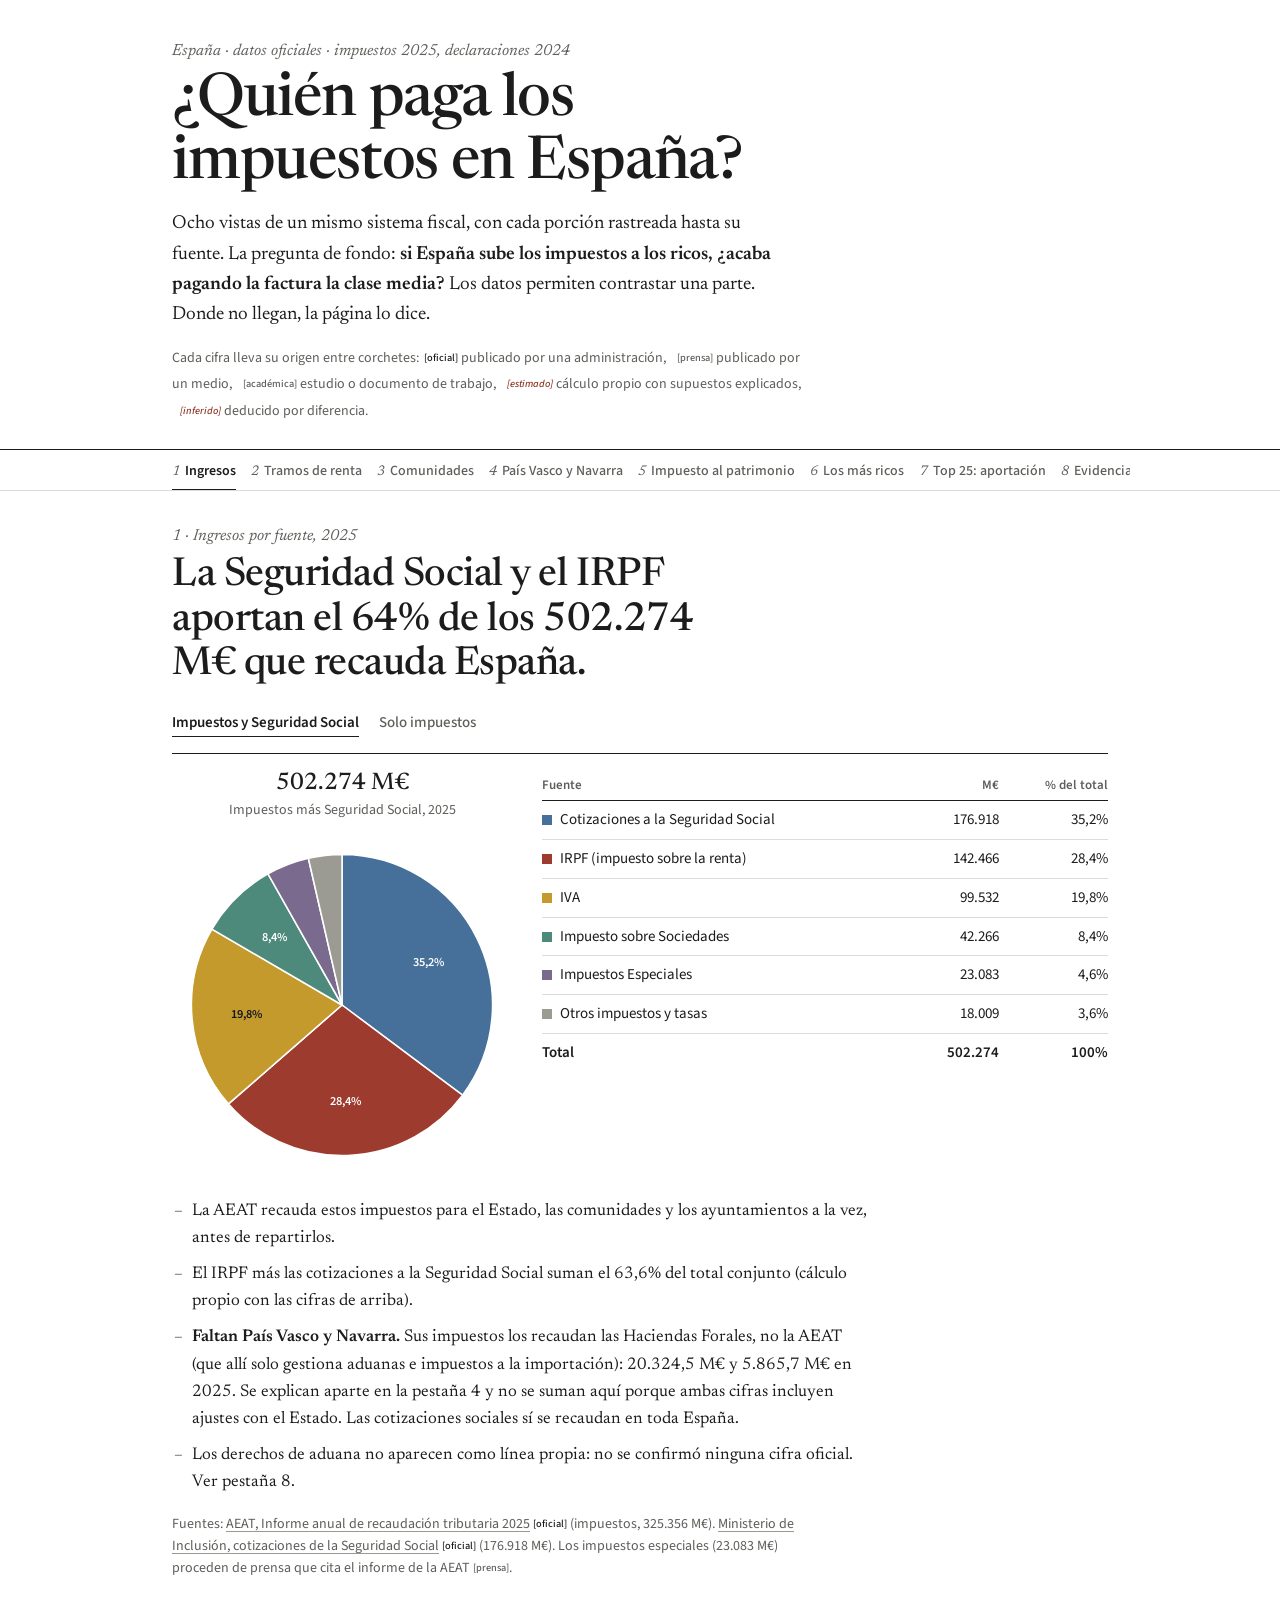
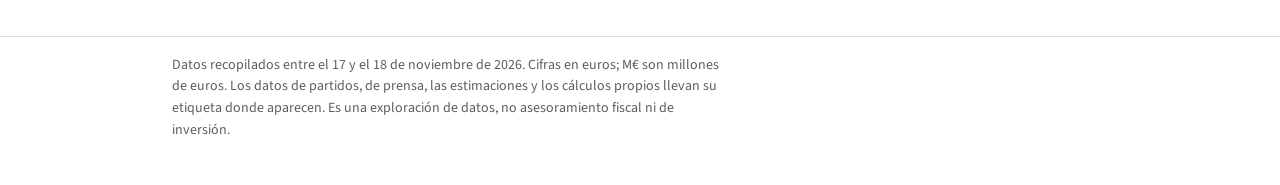
==== commit 3bd18725: "Añade la pestaña "Top 25: aportación" Impuestos de las empresas (Inditex, Mercadona, Abanca), escena" ====
--- a/index.html
+++ b/index.html
@@ -217,6 +217,19 @@
   .stack td:first-child { font-weight: 600; }
 }
 @media (max-width: 640px) { #tab-ricos .tbl-wrap table.plain { min-width: 0; } #tab-ricos .tbl-wrap { overflow-x: visible; } }
+
+/* Pestaña 7: barras apiladas y tablas en móvil */
+.sb-row { margin: 18px 0 0; max-width: 680px; }
+.sb-row .cap { margin: 0 0 6px; font: 600 15px/1.3 var(--sans); }
+.stackbar { display: flex; height: 24px; background: var(--hl); }
+.stackbar i { display: block; height: 100%; width: var(--w); }
+.stackbar .s1, .k1 { background: #4a4a46; }
+.stackbar .s2, .k2 { background: var(--accent); }
+.stackbar .s3, .k3 { background: #d8d8d2; }
+.sb-row .vals { display: flex; flex-wrap: wrap; gap: 4px 18px; margin: 7px 0 0; font: 400 14px/1.35 var(--sans); color: var(--muted); }
+.sb-row .vals b { display: inline-block; width: 10px; height: 10px; margin-right: 6px; vertical-align: -1px; }
+.sb-row .tot { margin: 4px 0 0; font: 600 15px/1.35 var(--sans); }
+@media (max-width: 640px) { #tab-aportacion .tbl-wrap table.plain { min-width: 0; } #tab-aportacion .tbl-wrap { overflow-x: visible; } }
 </style>
 </head>
 <body>
@@ -225,7 +238,7 @@
   <div class="wrap">
     <p class="eyebrow">España · datos oficiales · impuestos 2025, declaraciones 2024</p>
     <h1>¿Quién paga los impuestos en España?</h1>
-    <p class="lede">Siete vistas de un mismo sistema fiscal, con cada porción rastreada hasta su fuente. La pregunta de fondo: <strong>si España sube los impuestos a los ricos, ¿acaba pagando la factura la clase media?</strong> Los datos permiten contrastar una parte. Donde no llegan, la página lo dice.</p>
+    <p class="lede">Ocho vistas de un mismo sistema fiscal, con cada porción rastreada hasta su fuente. La pregunta de fondo: <strong>si España sube los impuestos a los ricos, ¿acaba pagando la factura la clase media?</strong> Los datos permiten contrastar una parte. Donde no llegan, la página lo dice.</p>
     <p class="taglegend">Cada cifra lleva su origen entre corchetes:
       <span class="tag t-oficial">oficial</span> publicado por una administración,
       <span class="tag t-prensa">prensa</span> publicado por un medio,
@@ -244,7 +257,8 @@
     <button class="tab" role="tab" id="t-forales" aria-controls="tab-forales" data-tab="forales"><span class="n">4</span>País Vasco y Navarra</button>
     <button class="tab" role="tab" id="t-patrimonio" aria-controls="tab-patrimonio" data-tab="patrimonio"><span class="n">5</span>Impuesto al patrimonio</button>
     <button class="tab" role="tab" id="t-ricos" aria-controls="tab-ricos" data-tab="ricos"><span class="n">6</span>Los más ricos</button>
-    <button class="tab" role="tab" id="t-evidencia" aria-controls="tab-evidencia" data-tab="evidencia"><span class="n">7</span>Evidencia y fuentes</button>
+    <button class="tab" role="tab" id="t-aportacion" aria-controls="tab-aportacion" data-tab="aportacion"><span class="n">7</span>Top 25: aportación</button>
+    <button class="tab" role="tab" id="t-evidencia" aria-controls="tab-evidencia" data-tab="evidencia"><span class="n">8</span>Evidencia y fuentes</button>
   </div>
 </nav>
 
@@ -267,7 +281,7 @@
     <li>La AEAT recauda estos impuestos para el Estado, las comunidades y los ayuntamientos a la vez, antes de repartirlos.</li>
     <li>El IRPF más las cotizaciones a la Seguridad Social suman el 63,6% del total conjunto (cálculo propio con las cifras de arriba).</li>
     <li><strong>Faltan País Vasco y Navarra.</strong> Sus impuestos los recaudan las Haciendas Forales, no la AEAT (que allí solo gestiona aduanas e impuestos a la importación): 20.324,5 M€ y 5.865,7 M€ en 2025. Se explican aparte en la pestaña 4 y no se suman aquí porque ambas cifras incluyen ajustes con el Estado. Las cotizaciones sociales sí se recaudan en toda España.</li>
-    <li>Los derechos de aduana no aparecen como línea propia: no se confirmó ninguna cifra oficial. Ver pestaña 7.</li>
+    <li>Los derechos de aduana no aparecen como línea propia: no se confirmó ninguna cifra oficial. Ver pestaña 8.</li>
   </ul>
   <p class="src">Fuentes: <a href="https://sede.agenciatributaria.gob.es/Sede/estadisticas/recaudacion-tributaria/informe-anual/ejercicio-2025/resumen.html">AEAT, Informe anual de recaudación tributaria 2025</a> <span class="tag t-oficial">oficial</span> (impuestos, 325.356 M€). <a href="https://www.lamoncloa.gob.es/serviciosdeprensa/notasprensa/inclusion/Paginas/2026/310326-seguridad-social-deficit-pib.aspx">Ministerio de Inclusión, cotizaciones de la Seguridad Social</a> <span class="tag t-oficial">oficial</span> (176.918 M€). Los impuestos especiales (23.083 M€) proceden de prensa que cita el informe de la AEAT <span class="tag t-prensa">prensa</span>.</p>
 </section>
@@ -403,7 +417,7 @@
     <div>
       <div class="ctl-row"><label for="erosion">Parte de lo recaudado, según el partido, que nunca llega</label><output id="erosion-out" for="erosion">0%</output></div>
       <input type="range" id="erosion" min="0" max="100" step="5" value="0">
-      <p class="sub">Elusión, cambios de residencia, cambios de valoración. Los estudios de la pestaña 7 muestran que la base reacciona, pero no dan una cifra para esta propuesta: elige tú una.</p>
+      <p class="sub">Elusión, cambios de residencia, cambios de valoración. Los estudios de la pestaña 8 muestran que la base reacciona, pero no dan una cifra para esta propuesta: elige tú una.</p>
       <div class="presets" id="presets" role="group" aria-label="Valores predefinidos">
         <button type="button" data-e="0" aria-pressed="true">Cifra del partido (0%)</button>
         <button type="button" data-e="25" aria-pressed="false">25%</button>
@@ -634,7 +648,7 @@
   </div>
 
   <h3 class="lead">Qué significa para la pregunta de fondo</h3>
-  <p class="prose">Hay evidencia de que el tipo efectivo del IRPF baja en la cúspide y de que existen vías legales de aplazamiento. Pero la cúspide es pequeña: 18.829 declarantes con más de 601.000 € en 2024, el 0,08% de los declarantes <span class="tag t-oficial">oficial</span>. Ningún estudio de los que he encontrado muestra que lo que se escapa por arriba acabe repuesto por la clase media. Esa cadena sigue «sin contrastar» en la pestaña 7.</p>
+  <p class="prose">Hay evidencia de que el tipo efectivo del IRPF baja en la cúspide y de que existen vías legales de aplazamiento. Pero la cúspide es pequeña: 18.829 declarantes con más de 601.000 € en 2024, el 0,08% de los declarantes <span class="tag t-oficial">oficial</span>. Ningún estudio de los que he encontrado muestra que lo que se escapa por arriba acabe repuesto por la clase media. Esa cadena sigue «sin contrastar» en la pestaña 8.</p>
 
   <h3 class="lead">Lo que no sé</h3>
   <ul class="list">
@@ -695,10 +709,232 @@
 </section>
 
 
-<!-- 7. Evidencia ------------------------------------------------------------ -->
+<!-- 7. Top 25: aportación (generada por tab8.py) ----------------------------- -->
+<section class="panel" id="tab-aportacion" role="tabpanel" aria-labelledby="t-aportacion" hidden>
+  <div class="tab-head">
+    <p class="eyebrow">7 · Cuánto aportan los 25 mayores patrimonios</p>
+    <h2>Su IRPF personal es secreto. Lo que sí se mide es lo que pagan sus empresas y cuánto cambia la factura según cobren.</h2>
+    <p class="sub">Hacienda no publica lo que paga cada contribuyente (artículo 95 de la Ley General Tributaria), así que no hay una cifra pública del IRPF de Ortega, Roig o Del Pino. Esta pestaña hace tres cosas: cuenta lo que pagan las empresas que controlan, calcula con las reglas oficiales cuánto tributaría un dividendo según lo cobre una persona o una holding, y sitúa a los más ricos en las estadísticas agregadas de Hacienda. <strong>Ninguna cifra de aquí es el IRPF real de una persona.</strong></p>
+  </div>
+
+  <h3 class="lead">1. Lo que pagan las empresas antes de repartir un euro</h3>
+  <p class="prose">El primer impuesto sobre el beneficio lo paga la empresa. Esto es lo que encontré de tres de los grupos del top 25.</p>
+  <div class="tbl-wrap">
+    <table class="plain stack">
+      <thead><tr><th>Grupo y dueño</th><th>Beneficio antes de impuestos</th><th>Impuesto</th><th>Beneficio neto</th><th>Dividendos</th></tr></thead>
+      <tbody>
+        <tr><td data-l="Grupo y dueño"><strong>Inditex</strong> (Ortega)</td><td data-l="Beneficio antes de impuestos">8.020 M€ <span class="tag t-prensa">prensa</span></td><td data-l="Impuesto">≈1.800 M€, el 22,4% <span class="tag t-inferido">inferido</span></td><td data-l="Beneficio neto">6.220 M€ <span class="tag t-prensa">prensa</span></td><td data-l="Dividendos">5.454 M€; a Amancio Ortega, 3.234 M€ <span class="tag t-prensa">prensa</span></td></tr>
+        <tr><td data-l="Grupo y dueño"><strong>Mercadona</strong> (Roig, Herrero)</td><td data-l="Beneficio antes de impuestos">No consultado</td><td data-l="Impuesto">690 M€ entre impuesto de sociedades y otros impuestos; tipo efectivo del 22,8% <span class="tag t-prensa">prensa</span></td><td data-l="Beneficio neto">1.729 M€ <span class="tag t-prensa">prensa</span></td><td data-l="Dividendos">346 M€, el 20% del beneficio <span class="tag t-prensa">prensa</span></td></tr>
+        <tr><td data-l="Grupo y dueño"><strong>Abanca</strong> (Escotet)</td><td data-l="Beneficio antes de impuestos">500,7 M€ en el primer semestre de 2026 <span class="tag t-prensa">prensa</span></td><td data-l="Impuesto">114,7 M€ en ese semestre, frente a 55,9 M€ un año antes <span class="tag t-prensa">prensa</span></td><td data-l="Beneficio neto">386 M€ en el semestre; 902,4 M€ en 2025 <span class="tag t-prensa">prensa</span></td><td data-l="Dividendos">≈185 M€ a Escotet y su family office, por los resultados de 2024 <span class="tag t-prensa">prensa</span></td></tr>
+      </tbody>
+    </table>
+  </div>
+  <ul class="notes">
+    <li>Inditex: el impuesto es la diferencia entre el beneficio antes de impuestos y el neto, así que incluye cualquier otro ajuste. Un diario añade que Inditex suma unos 10.000 M€ en impuestos de todo tipo, 2.600 M€ de ellos en España, sin precisar qué cuenta <span class="tag t-prensa">prensa</span>.</li>
+    <li>Mercadona: de los 690 M€, el desglose en España que da otro medio es 469 M€ de impuesto de sociedades y 202 M€ de otros impuestos, que suman 671 M€ <span class="tag t-prensa">prensa</span>. Además, Mercadona estima su aportación total, con impuestos soportados y recaudados, en 3.383 M€ <span class="tag t-prensa">prensa</span>.</li>
+    <li>Abanca: el impuesto sube porque usa menos créditos fiscales de procesos de integración ya concluidos <span class="tag t-prensa">prensa</span>.</li>
+  </ul>
+
+  <h3 class="lead">2. De cada 100 € de beneficio antes de impuestos, ¿cuánto llega a Hacienda?</h3>
+  <p class="prose">Con el tipo de impuesto de sociedades que implica Inditex (22,4%) y las reglas oficiales. Es un ejemplo, no un caso real.</p>
+  <div class="sb-row">
+    <p class="cap">El dueño cobra el dividendo como persona física</p>
+    <div class="stackbar" role="img" aria-label="De 100 euros: 22,4 de impuesto de sociedades, 23,3 de IRPF, 54,3 se queda el dueño"><i class="s1" style="--w:22.4%"></i><i class="s2" style="--w:23.3%"></i><i class="s3" style="--w:54.3%"></i></div>
+    <p class="vals"><span><b class="k1"></b>Impuesto de sociedades 22,4</span><span><b class="k2"></b>IRPF del ahorro 23,3</span><span><b class="k3"></b>Se queda el dueño 54,3</span></p>
+    <p class="tot">Hacienda recibe 45,7 de cada 100 € <span class="tag t-estimado">estimado</span></p>
+  </div>
+  <div class="sb-row">
+    <p class="cap">El dividendo entra en una holding con exención del 95%</p>
+    <div class="stackbar" role="img" aria-label="De 100 euros: 22,4 de impuesto de sociedades, 1,0 de impuesto de la holding, 76,6 queda en la holding"><i class="s1" style="--w:22.4%"></i><i class="s2" style="--w:0.97%"></i><i class="s3" style="--w:76.6%"></i></div>
+    <p class="vals"><span><b class="k1"></b>Impuesto de sociedades 22,4</span><span><b class="k2"></b>Impuesto de la holding 1,0</span><span><b class="k3"></b>Queda en la holding 76,6</span></p>
+    <p class="tot">Hacienda recibe 23,4 de cada 100 € <span class="tag t-estimado">estimado</span></p>
+  </div>
+  <p class="prose">La diferencia no es un agujero sin más: en el segundo caso el dinero sigue dentro de la sociedad y no está a disposición personal. Si el dueño lo reparte, tributa; si lo reinvierte, no. Y si fallece con las acciones, la ganancia acumulada no tributa en su IRPF <span class="tag t-oficial">oficial</span>.</p>
+  <ul class="notes">
+    <li>Impuesto de sociedades de la empresa: el 22,4% que implican las cuentas de Inditex <span class="tag t-inferido">inferido</span>.</li>
+    <li>IRPF del ahorro: 19% hasta 6.000 €, luego 21%, 23%, 27% y 30% por encima de 300.000 €. Para cantidades grandes, el 30% <span class="tag t-oficial">oficial</span>.</li>
+    <li>Holding con al menos un 5% de la participada: el 95% del dividendo queda exento y el resto paga el 25%, un 1,25% efectivo <span class="tag t-oficial">oficial</span>. No comprobé los requisitos holding por holding <span class="tag t-estimado">estimado</span>.</li>
+  </ul>
+
+  <h3 class="lead">3. Los 25 mayores patrimonios y lo que se sabe de cada uno</h3>
+  <p class="prose">Las fortunas son la estimación de mercado de Forbes España 2026 <span class="tag t-prensa">prensa</span>, no un patrimonio fiscal. Los 25 suman 225.050 M€, el 74,9% de los unos 300.500 M€ de la lista de 100. Ortega solo, el 41,7%. Solo de 7 de los 25 hay un dividendo atribuible a la persona; de los otros 18, no.</p>
+  <div class="tbl-wrap">
+    <table class="plain stack">
+      <thead><tr><th>Nombre</th><th>Fortuna (M€)</th><th>Vehículo</th><th>Lo que se sabe</th></tr></thead>
+      <tbody>
+        <tr><td data-l="Nombre">1 · <strong>Amancio Ortega</strong></td><td data-l="Fortuna (M€)">125.200</td><td data-l="Vehículo">Inditex, vía Pontegadea Inversiones (50,01%) y Partler 2006 (9,284%).</td><td data-l="Lo que se sabe">Dividendos de 3.234 M€ en 2026. Pontegadea Inversiones ganó 2.518 M€ en 2025. No tiene cargo ejecutivo remunerado en Inditex. <span class="tag t-prensa">prensa</span></td></tr>
+        <tr><td data-l="Nombre">2 · <strong>Sandra Ortega</strong></td><td data-l="Fortuna (M€)">11.500</td><td data-l="Vehículo">Rosp Corunna.</td><td data-l="Lo que se sabe">Beneficio de 307 M€ en 2025, casi todo de dividendos de Inditex; lo reinvierte todo. <span class="tag t-prensa">prensa</span></td></tr>
+        <tr><td data-l="Nombre">3 · <strong>Juan Roig</strong></td><td data-l="Fortuna (M€)">9.800</td><td data-l="Vehículo">Finop (50,66% de Mercadona).</td><td data-l="Lo que se sabe">Dividendos de Mercadona estimados en 175 M€. Sueldo de 12 M€ brutos en 2024. <span class="tag t-prensa">prensa</span> <span class="tag t-estimado">estimado</span></td></tr>
+        <tr><td data-l="Nombre">4 · <strong>Juan Carlos Escotet</strong></td><td data-l="Fortuna (M€)">8.100</td><td data-l="Vehículo">Abanca y su family office.</td><td data-l="Lo que se sabe">Unos 185 M€ de dividendos con cargo a 2024. En 2026 el banco paga más impuesto porque usa menos créditos fiscales. <span class="tag t-prensa">prensa</span></td></tr>
+        <tr><td data-l="Nombre">5 · <strong>Rafael del Pino</strong></td><td data-l="Fortuna (M€)">7.800</td><td data-l="Vehículo">Rijn Capital SARL (Luxemburgo): 22,3% de Ferrovial.</td><td data-l="Lo que se sabe">Ferrovial prevé 1.000 M€ de dividendos en 2026. Rijn salió de Países Bajos en 2024, tras una inspección neerlandesa. <span class="tag t-prensa">prensa</span></td></tr>
+        <tr><td data-l="Nombre">6 · <strong>Hortensia Herrero</strong></td><td data-l="Fortuna (M€)">5.550</td><td data-l="Vehículo">Mercadona, junto a Roig (juntos, el 80%).</td><td data-l="Lo que se sabe">Sin dato separado de su parte. <span class="tag t-prensa">prensa</span></td></tr>
+        <tr><td data-l="Nombre">7 · <strong>Florentino Pérez</strong></td><td data-l="Fortuna (M€)">4.900</td><td data-l="Vehículo">Rosán Inversiones: 15,015% de ACS.</td><td data-l="Lo que se sabe">Unos 100 M€ de dividendos al 2,4 € por acción. Sueldo de ACS de 9,14 M€ en 2025. <span class="tag t-prensa">prensa</span> <span class="tag t-estimado">estimado</span></td></tr>
+        <tr><td data-l="Nombre">8 · <strong>Tomás Olivo</strong></td><td data-l="Fortuna (M€)">4.900</td><td data-l="Vehículo">—</td><td data-l="Lo que se sabe">Sin dato público consultado.</td></tr>
+        <tr><td data-l="Nombre">9 · <strong>María del Pino</strong></td><td data-l="Fortuna (M€)">4.200</td><td data-l="Vehículo">Familia Del Pino (Ferrovial).</td><td data-l="Lo que se sabe">Vehículo y dividendos sin verificar.</td></tr>
+        <tr><td data-l="Nombre">10 · <strong>Miguel Fluxà</strong></td><td data-l="Fortuna (M€)">4.100</td><td data-l="Vehículo">Sayglo Holding, matriz de Iberostar.</td><td data-l="Lo que se sabe">Iberostar gestionó 5.100 M€ de ingresos en 2025. No encontré beneficio ni impuestos. <span class="tag t-prensa">prensa</span></td></tr>
+        <tr><td data-l="Nombre">11 · <strong>Sol Daurella</strong></td><td data-l="Fortuna (M€)">3.500</td><td data-l="Vehículo">Cobega; Olive Partners.</td><td data-l="Lo que se sabe">Un titular de Forbes habla de 160 M€ de dividendos de Olive Partners a la familia; no verifiqué el año. <span class="tag t-prensa">prensa</span></td></tr>
+        <tr><td data-l="Nombre">12 · <strong>Daniel Maté</strong></td><td data-l="Fortuna (M€)">3.500</td><td data-l="Vehículo">Glencore (en torno al 3%).</td><td data-l="Lo que se sabe">Vive en Suiza según Forbes (vía Wikipedia): su IRPF español probablemente no aplica. <span class="tag t-prensa">prensa</span> <span class="tag t-inferido">inferido</span></td></tr>
+        <tr><td data-l="Nombre">13 · <strong>Carlos March</strong></td><td data-l="Fortuna (M€)">3.300</td><td data-l="Vehículo">Corporación Financiera Alba (retirada de bolsa en 2025) y Banca March.</td><td data-l="Lo que se sabe">Banca March ganó 239,2 M€ en 2024. Sin datos de dividendos al accionista. <span class="tag t-prensa">prensa</span></td></tr>
+        <tr><td data-l="Nombre">14 · <strong>Juan Abelló</strong></td><td data-l="Fortuna (M€)">3.100</td><td data-l="Vehículo">Torreal.</td><td data-l="Lo que se sabe">Sin dato público consultado.</td></tr>
+        <tr><td data-l="Nombre">15 · <strong>Juan March</strong></td><td data-l="Fortuna (M€)">3.100</td><td data-l="Vehículo">Familia March: Alba y Banca March.</td><td data-l="Lo que se sabe">Ver Carlos March. <span class="tag t-prensa">prensa</span></td></tr>
+        <tr><td data-l="Nombre">16 · <strong>Alberto Palatchi</strong></td><td data-l="Fortuna (M€)">2.900</td><td data-l="Vehículo">—</td><td data-l="Lo que se sabe">Sin dato público consultado.</td></tr>
+        <tr><td data-l="Nombre">17 · <strong>José María Serra Farré</strong></td><td data-l="Fortuna (M€)">2.900</td><td data-l="Vehículo">Inocsa y Grupo Catalana Occidente (Occidente).</td><td data-l="Lo que se sabe">Occidente repartió 639 M€ en 2025, 558 M€ de ellos extraordinarios. Inocsa dice que no los reparte entre sus accionistas. <span class="tag t-oficial">oficial</span> <span class="tag t-prensa">prensa</span></td></tr>
+        <tr><td data-l="Nombre">18 · <strong>Leopoldo del Pino</strong></td><td data-l="Fortuna (M€)">2.600</td><td data-l="Vehículo">Familia Del Pino (Ferrovial).</td><td data-l="Lo que se sabe">Vehículo y dividendos sin verificar.</td></tr>
+        <tr><td data-l="Nombre">19 · <strong>Fernando Roig</strong></td><td data-l="Fortuna (M€)">2.400</td><td data-l="Vehículo">Pamesa.</td><td data-l="Lo que se sabe">Sin dato público consultado.</td></tr>
+        <tr><td data-l="Nombre">20 · <strong>Manuel Puig</strong></td><td data-l="Fortuna (M€)">2.100</td><td data-l="Vehículo">Exea, holding de la familia Puig; Puig Brands.</td><td data-l="Lo que se sabe">La familia ingresó más de 178 M€ de dividendos en 2026. <span class="tag t-prensa">prensa</span></td></tr>
+        <tr><td data-l="Nombre">21 · <strong>Familia Luengo (SAMCA)</strong></td><td data-l="Fortuna (M€)">2.100</td><td data-l="Vehículo">SAMCA.</td><td data-l="Lo que se sabe">Sin dato público consultado.</td></tr>
+        <tr><td data-l="Nombre">22 · <strong>Alicia Koplowitz</strong></td><td data-l="Fortuna (M€)">1.900</td><td data-l="Vehículo">Omega Capital.</td><td data-l="Lo que se sabe">Sin dato público consultado.</td></tr>
+        <tr><td data-l="Nombre">23 · <strong>Carmen Daurella</strong></td><td data-l="Fortuna (M€)">1.900</td><td data-l="Vehículo">Cobega.</td><td data-l="Lo que se sabe">Ver Sol Daurella.</td></tr>
+        <tr><td data-l="Nombre">24 · <strong>Manuel Lao</strong></td><td data-l="Fortuna (M€)">1.900</td><td data-l="Vehículo">—</td><td data-l="Lo que se sabe">Sin dato público consultado.</td></tr>
+        <tr><td data-l="Nombre">25 · <strong>Joaquín del Pino</strong></td><td data-l="Fortuna (M€)">1.800</td><td data-l="Vehículo">Familia Del Pino (Ferrovial).</td><td data-l="Lo que se sabe">Vehículo y dividendos sin verificar.</td></tr>
+      </tbody>
+    </table>
+  </div>
+
+  <h3 class="lead">4. Escenarios por persona: persona física frente a holding</h3>
+  <p class="prose"><strong>No es lo que pagan.</strong> Es lo que saldría de aplicar las reglas oficiales al dividendo conocido, en dos situaciones hipotéticas. En el primer caso la persona cobraría todo; en el segundo, el dividendo se queda en una holding con exención del 95%. Solo están los siete casos con un dividendo atribuible.</p>
+  <div class="tbl-wrap">
+    <table class="plain stack">
+      <thead><tr><th>Persona</th><th>Dividendo bruto al año (M€)</th><th>Como persona física, 30% (M€)</th><th>Vía holding, 1,25% (M€)</th><th>De dónde sale el dividendo</th></tr></thead>
+      <tbody>
+        <tr><td data-l="Persona"><strong>Amancio Ortega</strong></td><td data-l="Dividendo bruto al año (M€)">3.234</td><td data-l="Como persona física, 30% (M€)">970,2 <span class="tag t-estimado">estimado</span></td><td data-l="Vía holding, 1,25% (M€)">40,4 <span class="tag t-estimado">estimado</span></td><td data-l="De dónde sale el dividendo">Inditex 2026, vía Pontegadea Inversiones y Partler 2006 <span class="tag t-prensa">prensa</span></td></tr>
+        <tr><td data-l="Persona"><strong>Sandra Ortega</strong></td><td data-l="Dividendo bruto al año (M€)">275</td><td data-l="Como persona física, 30% (M€)">82,5 <span class="tag t-estimado">estimado</span></td><td data-l="Vía holding, 1,25% (M€)">3,4 <span class="tag t-estimado">estimado</span></td><td data-l="De dónde sale el dividendo">Inditex (5,053%) vía Rosp Corunna, 2026 (más de 275 M€) <span class="tag t-prensa">prensa</span></td></tr>
+        <tr><td data-l="Persona"><strong>Juan Roig</strong></td><td data-l="Dividendo bruto al año (M€)">175</td><td data-l="Como persona física, 30% (M€)">52,6 <span class="tag t-estimado">estimado</span></td><td data-l="Vía holding, 1,25% (M€)">2,2 <span class="tag t-estimado">estimado</span></td><td data-l="De dónde sale el dividendo">50,66% de los 346 M€ que repartió Mercadona por 2025, vía Finop <span class="tag t-prensa">prensa</span> <span class="tag t-estimado">estimado</span></td></tr>
+        <tr><td data-l="Persona"><strong>Juan Carlos Escotet</strong></td><td data-l="Dividendo bruto al año (M€)">185</td><td data-l="Como persona física, 30% (M€)">55,5 <span class="tag t-estimado">estimado</span></td><td data-l="Vía holding, 1,25% (M€)">2,3 <span class="tag t-estimado">estimado</span></td><td data-l="De dónde sale el dividendo">Abanca, dividendos con cargo a los resultados de 2024, junto a su family office <span class="tag t-prensa">prensa</span></td></tr>
+        <tr><td data-l="Persona"><strong>Rafael del Pino</strong></td><td data-l="Dividendo bruto al año (M€)">223</td><td data-l="Como persona física, 30% (M€)">66,9 <span class="tag t-estimado">estimado</span></td><td data-l="Vía holding, 1,25% (M€)">no se modela</td><td data-l="De dónde sale el dividendo">22,3% de los 1.000 M€ que Ferrovial prevé repartir en 2026; parte se cobra en acciones. Holding en Luxemburgo <span class="tag t-prensa">prensa</span> <span class="tag t-estimado">estimado</span></td></tr>
+        <tr><td data-l="Persona"><strong>Florentino Pérez</strong></td><td data-l="Dividendo bruto al año (M€)">99,9</td><td data-l="Como persona física, 30% (M€)">30,0 <span class="tag t-estimado">estimado</span></td><td data-l="Vía holding, 1,25% (M€)">1,2 <span class="tag t-estimado">estimado</span></td><td data-l="De dónde sale el dividendo">41,61 M de acciones de ACS × 2,4 € anunciados por acción; parte se cobra en acciones <span class="tag t-prensa">prensa</span> <span class="tag t-estimado">estimado</span></td></tr>
+        <tr><td data-l="Persona"><strong>Familia Puig</strong></td><td data-l="Dividendo bruto al año (M€)">178</td><td data-l="Como persona física, 30% (M€)">53,4 <span class="tag t-estimado">estimado</span></td><td data-l="Vía holding, 1,25% (M€)">2,2 <span class="tag t-estimado">estimado</span></td><td data-l="De dónde sale el dividendo">Dividendo de 2026 de Puig; incluye miembros de la familia fuera de Exea <span class="tag t-prensa">prensa</span></td></tr>
+      </tbody>
+    </table>
+  </div>
+  <p class="prose">Dividendo bruto anual conocido o estimado, en millones de euros:</p>
+  <ul class="bars" aria-label="Dividendos brutos anuales conocidos o estimados, en millones de euros">
+    <li><span>Amancio Ortega</span><span class="bar"><i style="--w:100.0%"></i></span><span class="v">3.234</span></li>
+    <li><span>Sandra Ortega</span><span class="bar"><i style="--w:8.5%"></i></span><span class="v">275</span></li>
+    <li><span>Juan Roig</span><span class="bar"><i style="--w:5.4%"></i></span><span class="v">175</span></li>
+    <li><span>Juan Carlos Escotet</span><span class="bar"><i style="--w:5.7%"></i></span><span class="v">185</span></li>
+    <li><span>Rafael del Pino</span><span class="bar"><i style="--w:6.9%"></i></span><span class="v">223</span></li>
+    <li><span>Florentino Pérez</span><span class="bar"><i style="--w:3.1%"></i></span><span class="v">100</span></li>
+    <li><span>Familia Puig</span><span class="bar"><i style="--w:5.5%"></i></span><span class="v">178</span></li>
+    </ul>
+  <p class="prose">Solo el dividendo de 2026 de Amancio Ortega, de tributar como persona física al 30%, daría unos 970 M€ <span class="tag t-estimado">estimado</span>. Es más que todo el Impuesto de Solidaridad de las Grandes Fortunas de 2023 (623,6 M€) <span class="tag t-oficial">oficial</span> y unas 51 veces el de 2025 (≈19 M€) <span class="tag t-oficial">oficial</span>. Comparan un impuesto sobre la renta hipotético con un impuesto sobre el patrimonio: sirven para ver órdenes de magnitud, no como argumento a favor de ninguno de los dos.</p>
+
+  <h3 class="lead">5. Lo que sí tributa a tipo pleno: los sueldos</h3>
+  <div class="tbl-wrap">
+    <table class="plain stack">
+      <thead><tr><th>Persona</th><th>Retribución</th><th>IRPF aproximado</th><th>Frente al dividendo de su holding</th></tr></thead>
+      <tbody>
+        <tr><td data-l="Persona"><strong>Florentino Pérez</strong></td><td data-l="Retribución">9,14 M€ en ACS, 2025 <span class="tag t-prensa">prensa</span></td><td data-l="IRPF aproximado">≈4,1 M€, al 45% marginal de Madrid, sin deducciones y sin verificar su residencia <span class="tag t-estimado">estimado</span></td><td data-l="Frente al dividendo de su holding">≈100 M€ de dividendos <span class="tag t-estimado">estimado</span></td></tr>
+        <tr><td data-l="Persona"><strong>Juan Roig</strong></td><td data-l="Retribución">12 M€ brutos en 2024 <span class="tag t-prensa">prensa</span></td><td data-l="IRPF aproximado">≈6,5 M€: pagó el 54% de su retribución, según la prensa <span class="tag t-prensa">prensa</span> <span class="tag t-estimado">estimado</span></td><td data-l="Frente al dividendo de su holding">≈175 M€ de dividendos <span class="tag t-estimado">estimado</span></td></tr>
+      </tbody>
+    </table>
+  </div>
+  <p class="prose">El tipo marginal máximo del IRPF general va del 45% en Madrid al 54% en la Comunitat Valenciana <span class="tag t-oficial">oficial</span>. Es la parte de su renta de la que hay indicios de tributación plena; el resto depende de si reparten dividendos.</p>
+
+  <h3 class="lead">6. Los más ricos dentro de las estadísticas de Hacienda</h3>
+  <p class="prose">Recaudación del Impuesto de Solidaridad de las Grandes Fortunas, en millones de euros <span class="tag t-oficial">oficial</span>:</p>
+  <ul class="bars" aria-label="Recaudación del Impuesto de Solidaridad de las Grandes Fortunas en millones de euros">
+    <li><span>2023</span><span class="bar"><i style="--w:100.0%"></i></span><span class="v">623,6</span></li>
+    <li><span>2024</span><span class="bar"><i style="--w:5.9%"></i></span><span class="v">≈37</span></li>
+    <li class="hi"><span>2025</span><span class="bar"><i style="--w:3.0%"></i></span><span class="v">≈19</span></li>
+    </ul>
+  <p class="prose">En 2023 lo pagaron 12.010 declarantes con una cuota media de 52.000 €, y Madrid aportó 555 de los 623,6 M€ <span class="tag t-oficial">oficial</span>. Sumado al Impuesto sobre el Patrimonio, 2023 dejó 1.868 M€ <span class="tag t-oficial">oficial</span>. No he encontrado la explicación oficial de la caída de 2024 y 2025, y no la doy.</p>
+  <p class="prose">Declarantes del Impuesto sobre el Patrimonio con más de 30 M€ <span class="tag t-prensa">prensa</span>:</p>
+  <ul class="bars" aria-label="Declarantes del Impuesto sobre el Patrimonio con más de 30 millones de euros">
+    <li><span>2013</span><span class="bar"><i style="--w:46.0%"></i></span><span class="v">471</span></li>
+    <li><span>2023</span><span class="bar"><i style="--w:84.6%"></i></span><span class="v">865</span></li>
+    <li class="hi"><span>2024</span><span class="bar"><i style="--w:100.0%"></i></span><span class="v">1.023</span></li>
+    </ul>
+  <p class="prose">En 2024 hubo 227.424 declarantes de Patrimonio, 185.031 de ellos con cuota <span class="tag t-prensa">prensa</span>.</p>
+  <p class="prose">Declarantes del IRPF con más de 601.000 € <span class="tag t-prensa">prensa</span>:</p>
+  <ul class="bars" aria-label="Declarantes del IRPF con más de 601.000 euros">
+    <li><span>2007</span><span class="bar"><i style="--w:56.2%"></i></span><span class="v">10.580</span></li>
+    <li><span>2023</span><span class="bar"><i style="--w:78.3%"></i></span><span class="v">14.738</span></li>
+    <li class="hi"><span>2024</span><span class="bar"><i style="--w:100.0%"></i></span><span class="v">18.829</span></li>
+    </ul>
+  <p class="prose">Son el 0,08% de las 24.628.279 declaraciones de 2024 <span class="tag t-prensa">prensa</span>.</p>
+  <h3 class="lead">Qué ve la estadística y qué no</h3>
+  <ul class="notes">
+    <li>El IRPF solo ve lo que llega a la persona. Lo que una holding retiene no aparece en la declaración del dueño <span class="tag t-inferido">inferido</span>.</li>
+    <li>Los 100 de Forbes serían como mucho una décima parte de los 1.023 declarantes de Patrimonio con más de 30 M€ <span class="tag t-inferido">inferido</span>. Es un máximo: Maté vive en Suiza, y no confirmé si la estadística incluye País Vasco y Navarra.</li>
+    <li>Forbes valora a precio de mercado; el Patrimonio usa valores fiscales y tiene exenciones, como la de la empresa familiar <span class="tag t-oficial">oficial</span>. Por eso ni las fortunas de Forbes ni la base del impuesto son comparables.</li>
+  </ul>
+
+  <h3 class="lead">Veredicto</h3>
+  <div class="tbl-wrap">
+    <table class="plain verdict">
+      <thead><tr><th>Lo que se dice</th><th>Veredicto</th><th>Qué hay detrás</th></tr></thead>
+      <tbody>
+        <tr>
+          <td>«Los más ricos no contribuyen»</td>
+          <td><strong>Depende de qué se cuente. De su IRPF personal no hay datos; de lo que pagan sus empresas, sí.</strong></td>
+          <td>Inditex paga unos 1.800 M€ de impuesto sobre beneficios <span class="tag t-inferido">inferido</span> y Mercadona estima 3.383 M€ de aportación total <span class="tag t-prensa">prensa</span>. Sus sueldos tributan a tipo pleno <span class="tag t-estimado">estimado</span>. En el otro lado, el Impuesto de Solidaridad de las Grandes Fortunas dejó unos 19 M€ en 2025 <span class="tag t-oficial">oficial</span> y, si un dueño deja el dividendo en una holding, por cada 100 € de beneficio Hacienda recibe unos 23 en lugar de unos 46 <span class="tag t-estimado">estimado</span>.</td>
+        </tr>
+        <tr>
+          <td>«Sus empresas ya pagan mucho»</td>
+          <td><strong>Cierto, pero es otra pregunta: el impuesto de sociedades no es el IRPF del dueño.</strong></td>
+          <td>Lo paga la empresa tenga un dueño rico o accionistas dispersos. Cómo se reparte su carga entre accionistas, trabajadores y clientes es un debate abierto entre economistas, y esta página no tiene datos para zanjarlo.</td>
+        </tr>
+      </tbody>
+    </table>
+  </div>
+
+  <h3 class="lead">Qué significa para la pregunta de fondo</h3>
+  <p class="prose">Esta pestaña no contrasta si subir impuestos a los ricos lo paga la clase media. Aporta dos hechos: el impuesto específico sobre grandes fortunas recauda hoy poco, y buena parte del beneficio de los mayores grupos ya tributa en la empresa antes de llegar al dueño. También da un ejemplo de que las estructuras se mueven: Rijn Capital pasó de Países Bajos a Luxemburgo en 2024, después de que Hacienda neerlandesa abriera una inspección <span class="tag t-prensa">prensa</span>. Eso no prueba que se mueva por impuestos, y no dice nada de qué pasaría con la clase media.</p>
+
+  <h3 class="lead">Lo que no sé</h3>
+  <ul class="list">
+    <li>El IRPF real de cualquiera de ellos. Es secreto y no figura en ninguna fuente.</li>
+    <li>Cuánto de los dividendos de cada holding llega a la persona. Ortega, Sandra Ortega, Florentino Pérez y los Serra reinvierten o retienen según la prensa, pero no sé cuánto sale en sueldos o préstamos.</li>
+    <li>De 18 de los 25 no encontré un dividendo atribuible a la persona: Herrero, Olivo, Maté, los March, Abelló, Palatchi, los Serra, los Daurella, Fernando Roig, Luengo, Koplowitz, Lao, los Fluxà y los Del Pino distintos de Rafael.</li>
+    <li>Fuentes que no cuadran: el desglose de impuestos de Mercadona (690 frente a 671 M€) y los resultados del grupo de Ortega, que ya señalé en la pestaña 6.</li>
+    <li>Año del dividendo de 160 M€ de los Daurella; residencia fiscal de Pérez y de los Del Pino; y si el 30% de IRPF del ahorro aplica a cada uno según su comunidad.</li>
+    <li>El dividendo de Escotet es de resultados de 2024; los de 2025 serían menores, porque Abanca ganó menos.</li>
+    <li>Los dividendos de Ferrovial y ACS pueden cobrarse en acciones, lo que aplaza el IRPF. No sé qué eligió cada uno.</li>
+  </ul>
+
+  <h3 class="lead">Fuentes de esta pestaña</h3>
+  <ul class="src-cols">
+    <li><a href="https://sede.agenciatributaria.gob.es/Sede/estadisticas/recaudacion-tributaria/informe-anual/ejercicio-2025/6-otros-impuestos.html">AEAT, informe anual de recaudación 2025: otros impuestos</a> <span class="tag t-oficial">oficial</span></li>
+    <li><a href="https://www.hacienda.gob.es/GabineteMinistro/notas%20prensa/2023/s.e.hacienda/20-09-23-np-impuesto-grandes-fortunas.pdf">Hacienda, nota sobre el ITSGF de 2023</a> <span class="tag t-oficial">oficial</span></li>
+    <li><a href="https://valenciaplaza.com/impuesto-solidaridad-grandes-fortunas-recauda-200000-euros-comunitat">Valencia Plaza sobre el ITSGF de 2023, con el dato de Madrid</a> <span class="tag t-prensa">prensa</span></li>
+    <li><a href="https://www.bankinter.com/blog/economia/distribucion-impuesto-patrimonio">Bankinter sobre la estadística de Patrimonio de 2024</a> <span class="tag t-prensa">prensa</span></li>
+    <li><a href="https://www.xataka.com/empresas-y-economia/hacienda-ha-detectado-fenomeno-inedito-2013-se-ha-duplicado-numero-espanoles-30-millones-euros">Xataka sobre los contribuyentes de más de 30 M€</a> <span class="tag t-prensa">prensa</span></li>
+    <li><a href="https://www.bolsamania.com/noticias_amp/economia/economia--los-contribuyentes-ricos-con-patrimonio-superior-a-30-millones-se-multiplican-casi-por-dos-en-una-decada--20818296.html">Europa Press (Bolsamanía): 865 declarantes en 2023</a> <span class="tag t-prensa">prensa</span></li>
+    <li><a href="https://forbes.es/?p=969876">Forbes España sobre los 18.829 declarantes de más de 601.000 €</a> <span class="tag t-prensa">prensa</span></li>
+    <li><a href="https://forbes.es/?p=753425">Forbes España (Europa Press): 14.738 en 2023</a> <span class="tag t-prensa">prensa</span></li>
+    <li><a href="https://www.estrategiasdeinversion.com/actualidad/noticias/bolsa-espana/inditex-beneficio-record-de-6220-millones-y-eleva-n-897733">Estrategias de Inversión: resultados de Inditex de 2025</a> <span class="tag t-prensa">prensa</span></li>
+    <li><a href="https://www.elespanol.com/quincemil/economia/empresas/20260311/amancio-ortega-recibira-millones-dividendos-inditex-elevar-retribucion/1003744164811_0.html">El Español: dividendos de Inditex a Ortega</a> <span class="tag t-prensa">prensa</span></li>
+    <li><a href="https://www.eldiario.es/economia/inditex-logra-beneficio-record-gana-6-220-millones-ingresos-rozan-40-000_1_13056951.html">elDiario.es sobre los impuestos de Inditex</a> <span class="tag t-prensa">prensa</span></li>
+    <li><a href="https://forbes.es/?p=986792">Forbes España sobre Rosp Corunna</a> <span class="tag t-prensa">prensa</span></li>
+    <li><a href="https://www.merca2.es/2026/07/24/holding-sandra-ortega-beneficio-307-millones-2423050/">Merca2 sobre el holding de Sandra Ortega</a> <span class="tag t-prensa">prensa</span></li>
+    <li><a href="https://www.eldiario.es/comunitat-valenciana/economia/mercadona-gano-1-729-millones-euros-2025-alcanzo-28-5-cuota-mercado-alcanzar-41-500-milloones_1_13054918.html">elDiario.es sobre los resultados de Mercadona</a> <span class="tag t-prensa">prensa</span></li>
+    <li><a href="https://www.merca2.es/2026/03/20/juan-roig-presume-mercadona-2360812/">Merca2 sobre la aportación fiscal de Mercadona</a> <span class="tag t-prensa">prensa</span></li>
+    <li><a href="https://forbes.es/?p=676176">Forbes España sobre el sueldo de Roig y su 50,66% de Mercadona</a> <span class="tag t-prensa">prensa</span></li>
+    <li><a href="https://roams.es/actualidad/finanzas/abanca-record-negocio-pese-ganar-menos/">Roams sobre Abanca en el primer semestre de 2026</a> <span class="tag t-prensa">prensa</span></li>
+    <li><a href="https://theobjective.com/economia/banca/2026-01-28/abanca-beneficios-2025-clientes/">The Objective sobre el beneficio de Abanca en 2025</a> <span class="tag t-prensa">prensa</span></li>
+    <li><a href="https://metropolitano.gal/enfoque/escotet-y-su-family-office-cobran-185-millones-en-dividendos-de-abanca-de-los-resultados-de-2024">Metropolitano sobre los dividendos de Escotet</a> <span class="tag t-prensa">prensa</span></li>
+    <li><a href="https://blarkad.com/ticker/FER/ownership">Declaración SEC 13G/A de Rijn Capital sobre Ferrovial</a> <span class="tag t-oficial">oficial</span></li>
+    <li><a href="https://forbes.es/?p=903256">Forbes España: Ferrovial prevé 1.000 M€ de dividendos en 2026</a> <span class="tag t-prensa">prensa</span></li>
+    <li><a href="https://www.merca2.es/2026/06/15/ferrovial-dividendo-flexible-400-millones-2397553/">Merca2 sobre el dividendo flexible de Ferrovial</a> <span class="tag t-prensa">prensa</span></li>
+    <li><a href="https://www.eldiario.es/economia/rafael-pino-saca-ahora-paises-bajos-patrimonial-controla-21-ferrovial_1_11346476.html">elDiario.es sobre Rijn Capital y Luxemburgo</a> <span class="tag t-prensa">prensa</span></li>
+    <li><a href="https://www.finect.com/usuario/eduardogarcia/articulos/el-dividendo-de-acs-crece-un-20-florentino-perez-anuncia-el-pago-de-24-euros-por-accion">Finect sobre el dividendo de ACS de 2,4 € por acción</a> <span class="tag t-prensa">prensa</span></li>
+    <li><a href="https://finantresnoticias.com/empresas/florentino-perez-sube-15-por-ciento-en-acs-debe-vigilar-pequeno-inversor/">Finanzas Noticias: Florentino Pérez al 15,015% de ACS</a> <span class="tag t-prensa">prensa</span></li>
+    <li><a href="https://fashionunited.es/noticias/empresas/los-puig-ingresan-mas-de-178-millones-de-euros-en-dividendos-del-grupo/2026061549675">FashionUnited sobre el dividendo de los Puig</a> <span class="tag t-prensa">prensa</span></li>
+    <li><a href="https://thecorner.eu/?p=123334">The Corner sobre el dividendo de Occidente e Inocsa</a> <span class="tag t-prensa">prensa</span></li>
+    <li><a href="https://www.gco.com/doc/cat/gco/-2025-informe-situacio-financera-i-solvencia---gco/2025_sfcr_gco.pdf">Grupo Catalana Occidente, informe de solvencia 2025</a> <span class="tag t-oficial">oficial</span></li>
+    <li><a href="https://forbes.es/etiqueta/coca-cola-europacific-partners/">Forbes España, etiqueta de Coca-Cola Europacific (titular sobre Olive Partners)</a> <span class="tag t-prensa">prensa</span></li>
+    <li><a href="https://en.wikipedia.org/wiki/Daniel_Mat%C3%A9">Wikipedia sobre Daniel Maté, citando a Forbes</a> <span class="tag t-prensa">prensa</span></li>
+    <li><a href="https://www.paxnews.com/news/hotel/iberostar-group-reports-14-cent-revenue-growth-plans-1b-investment-through-2028">PaxNews sobre los resultados de Iberostar de 2025</a> <span class="tag t-prensa">prensa</span></li>
+    <li><a href="https://forbes.es/nombramientos/805744/carlos-march-deja-la-presidencia-de-alba-y-es-sustituido-por-juan-march-de-la-lastra/">Forbes España sobre Alba y los March</a> <span class="tag t-prensa">prensa</span></li>
+  </ul>
+</section>
+
+
+<!-- 8. Evidencia ------------------------------------------------------------ -->
 <section class="panel" id="tab-evidencia" role="tabpanel" aria-labelledby="t-evidencia" hidden>
   <div class="tab-head">
-    <p class="eyebrow">7 · Evidencia, lagunas y fuentes</p>
+    <p class="eyebrow">8 · Evidencia, lagunas y fuentes</p>
     <h2>Qué respalda la evidencia y qué no.</h2>
     <p class="sub">La hipótesis tiene tres pasos: un impuesto más alto a los ricos encoge la base que puede alcanzar; el hueco se repone con impuestos más amplios; y la clase media acaba pagando. Las fuentes revisadas hablan del paso 1. Ninguna contrasta los pasos 2 y 3.</p>
   </div>
@@ -1502,7 +1738,7 @@
   });
 
   /* ---------- pestañas, con ruta en el #hash ---------- */
-  var TABS = ['ingresos', 'tramos', 'comunidades', 'forales', 'patrimonio', 'ricos', 'evidencia'];
+  var TABS = ['ingresos', 'tramos', 'comunidades', 'forales', 'patrimonio', 'ricos', 'aportacion', 'evidencia'];
   function showTab(name, focus) {
     if (TABS.indexOf(name) < 0) name = 'ingresos';
     TABS.forEach(function (t) {
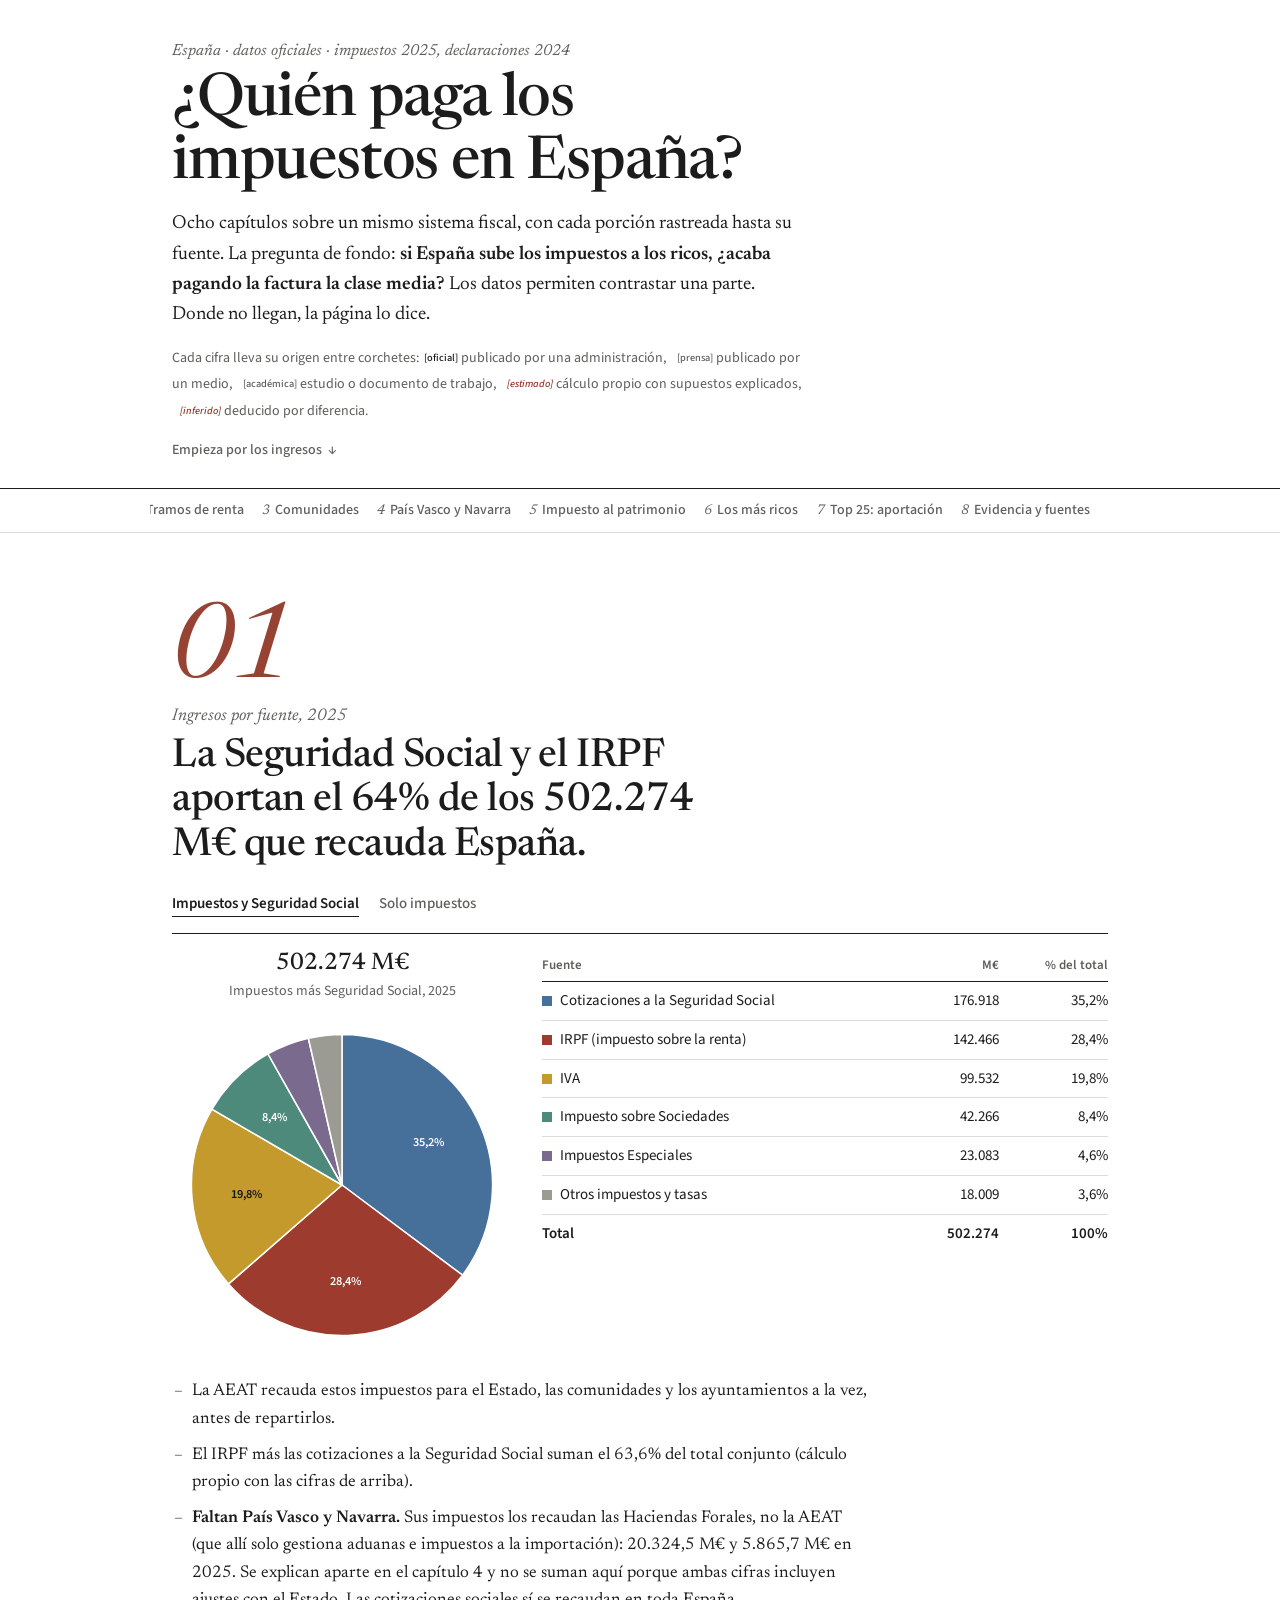
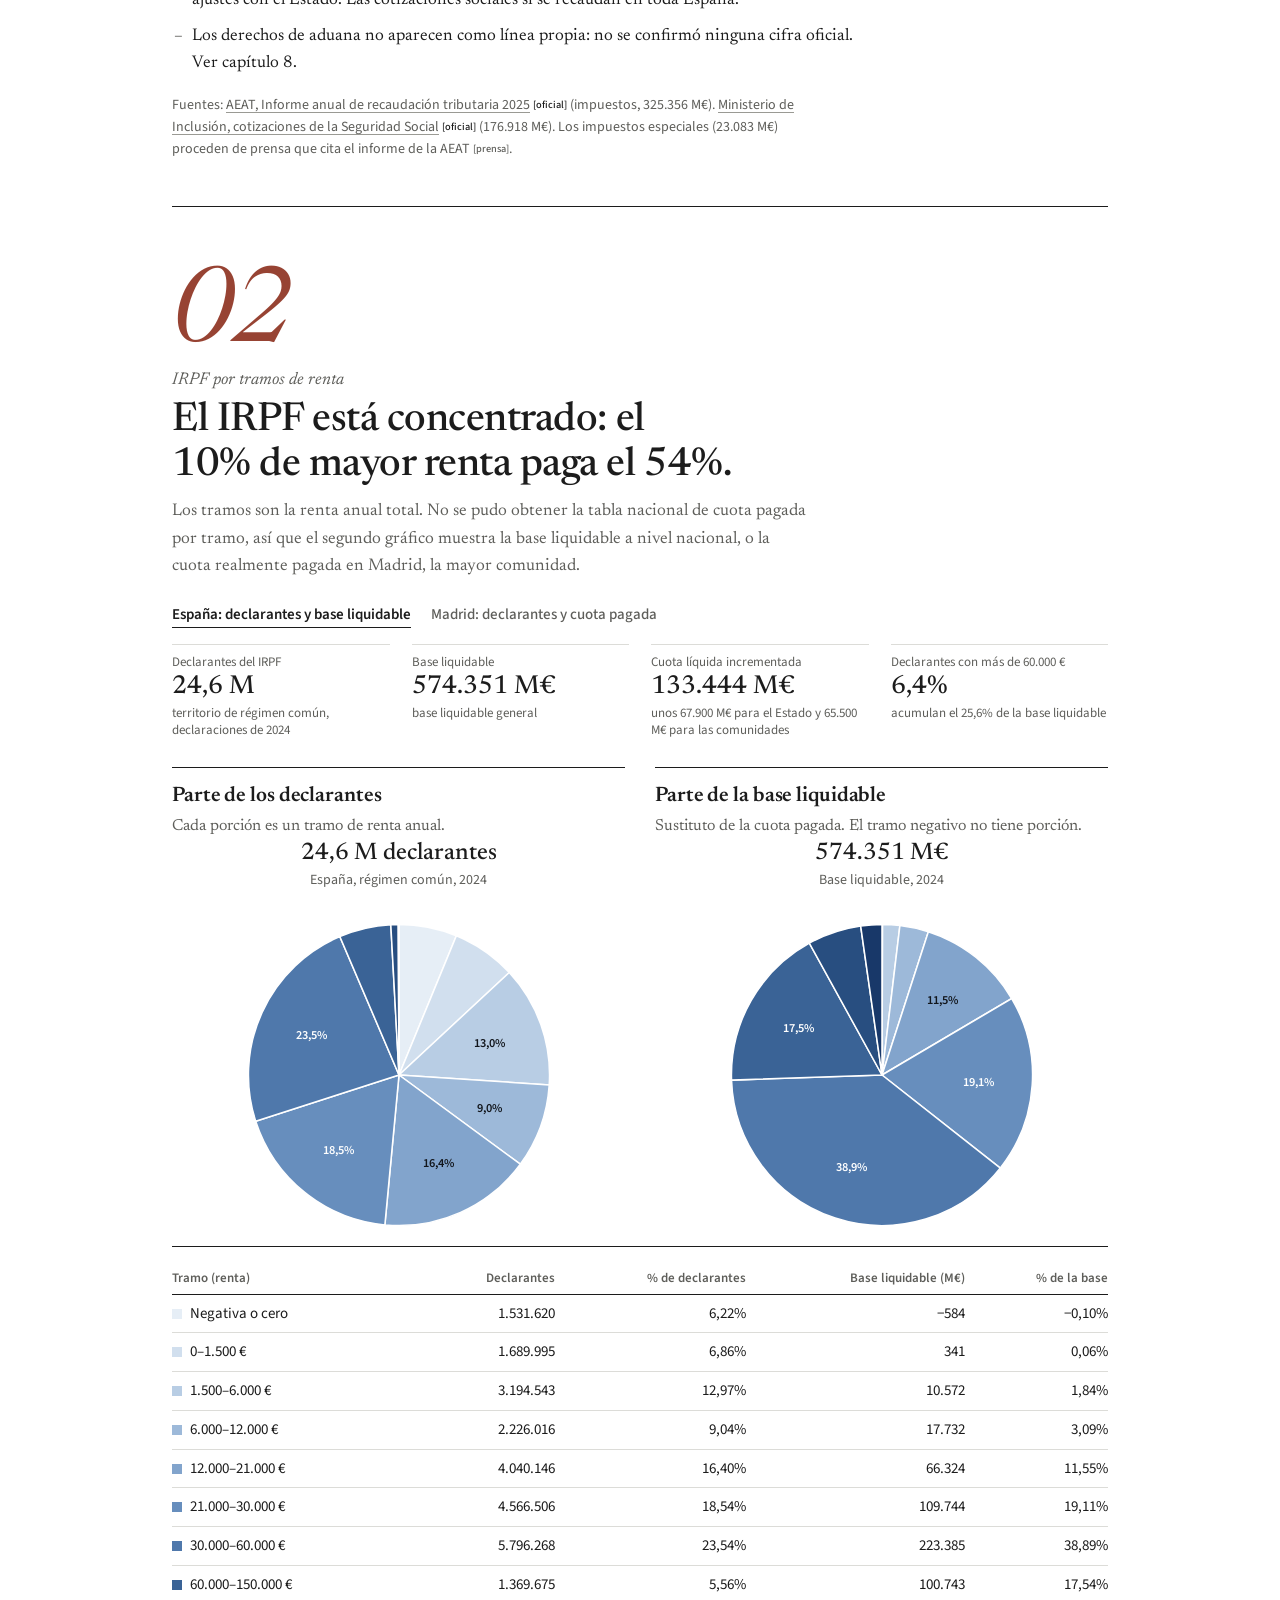
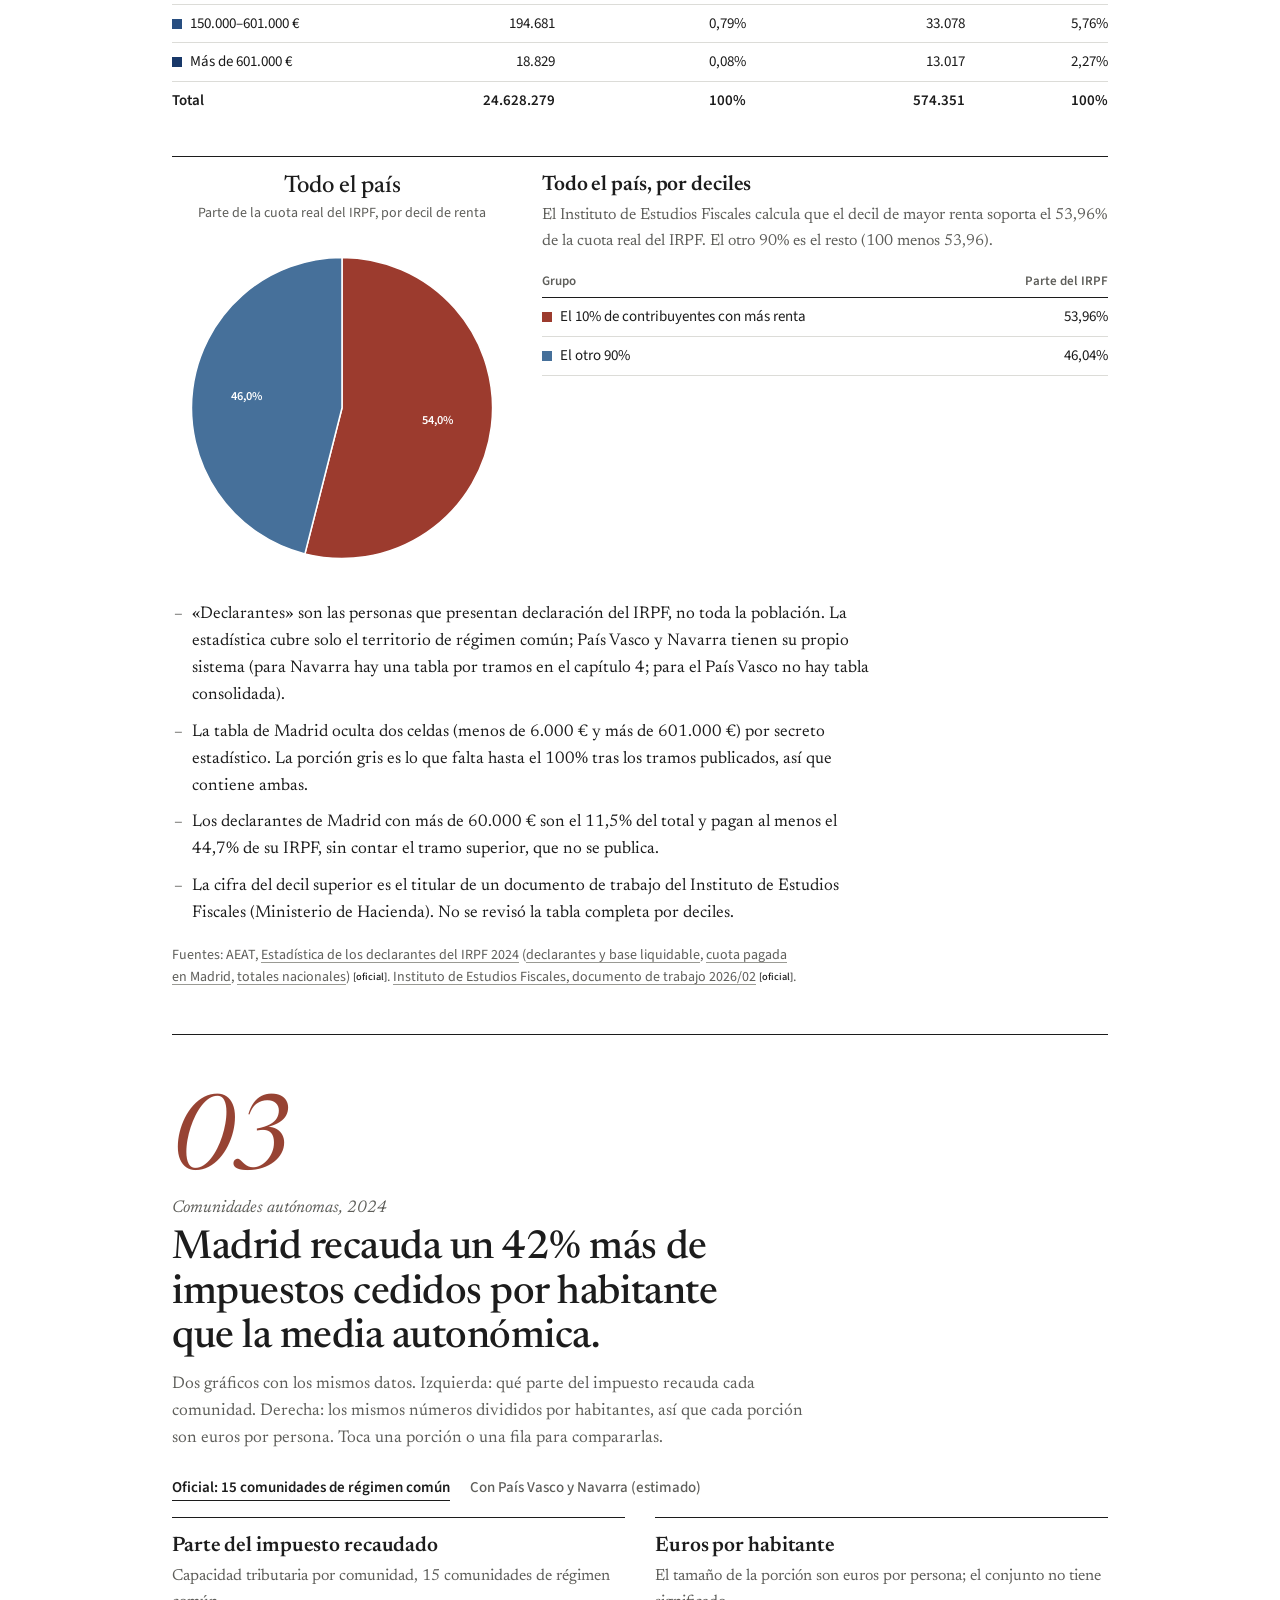
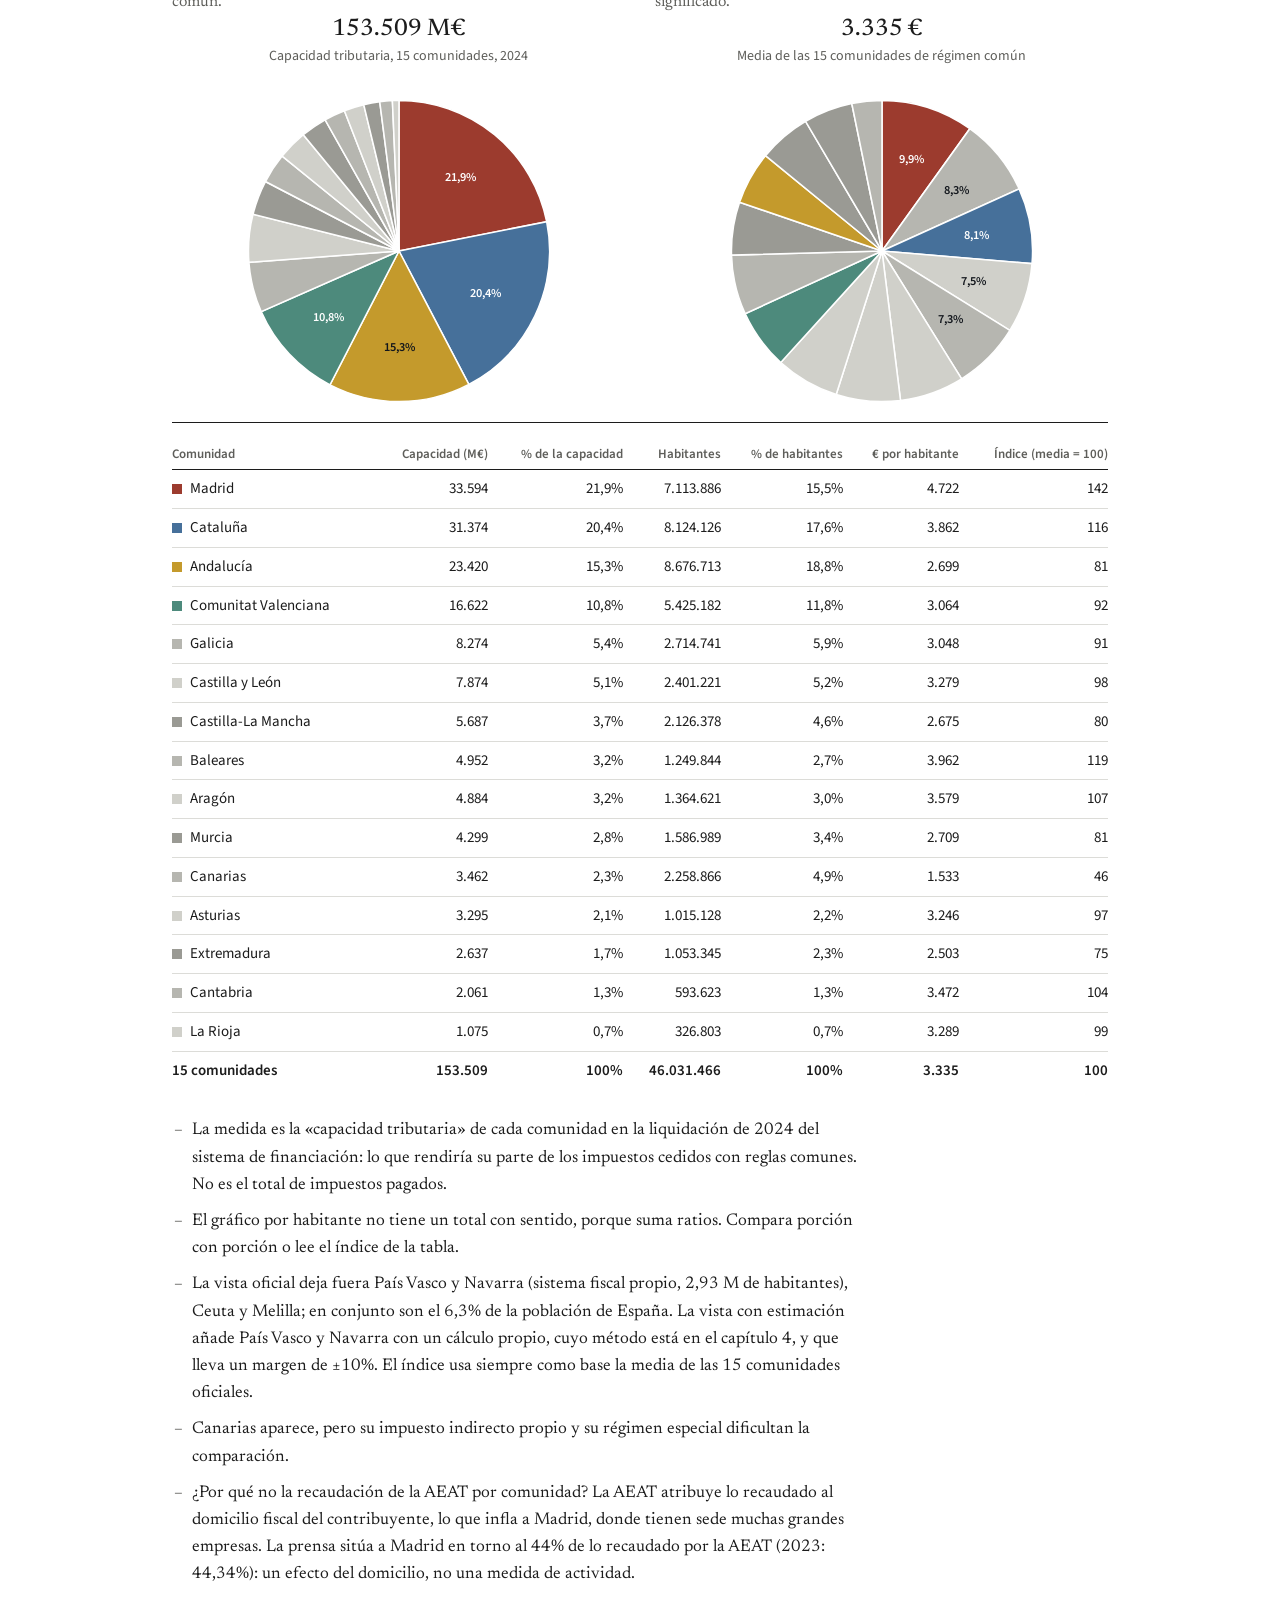
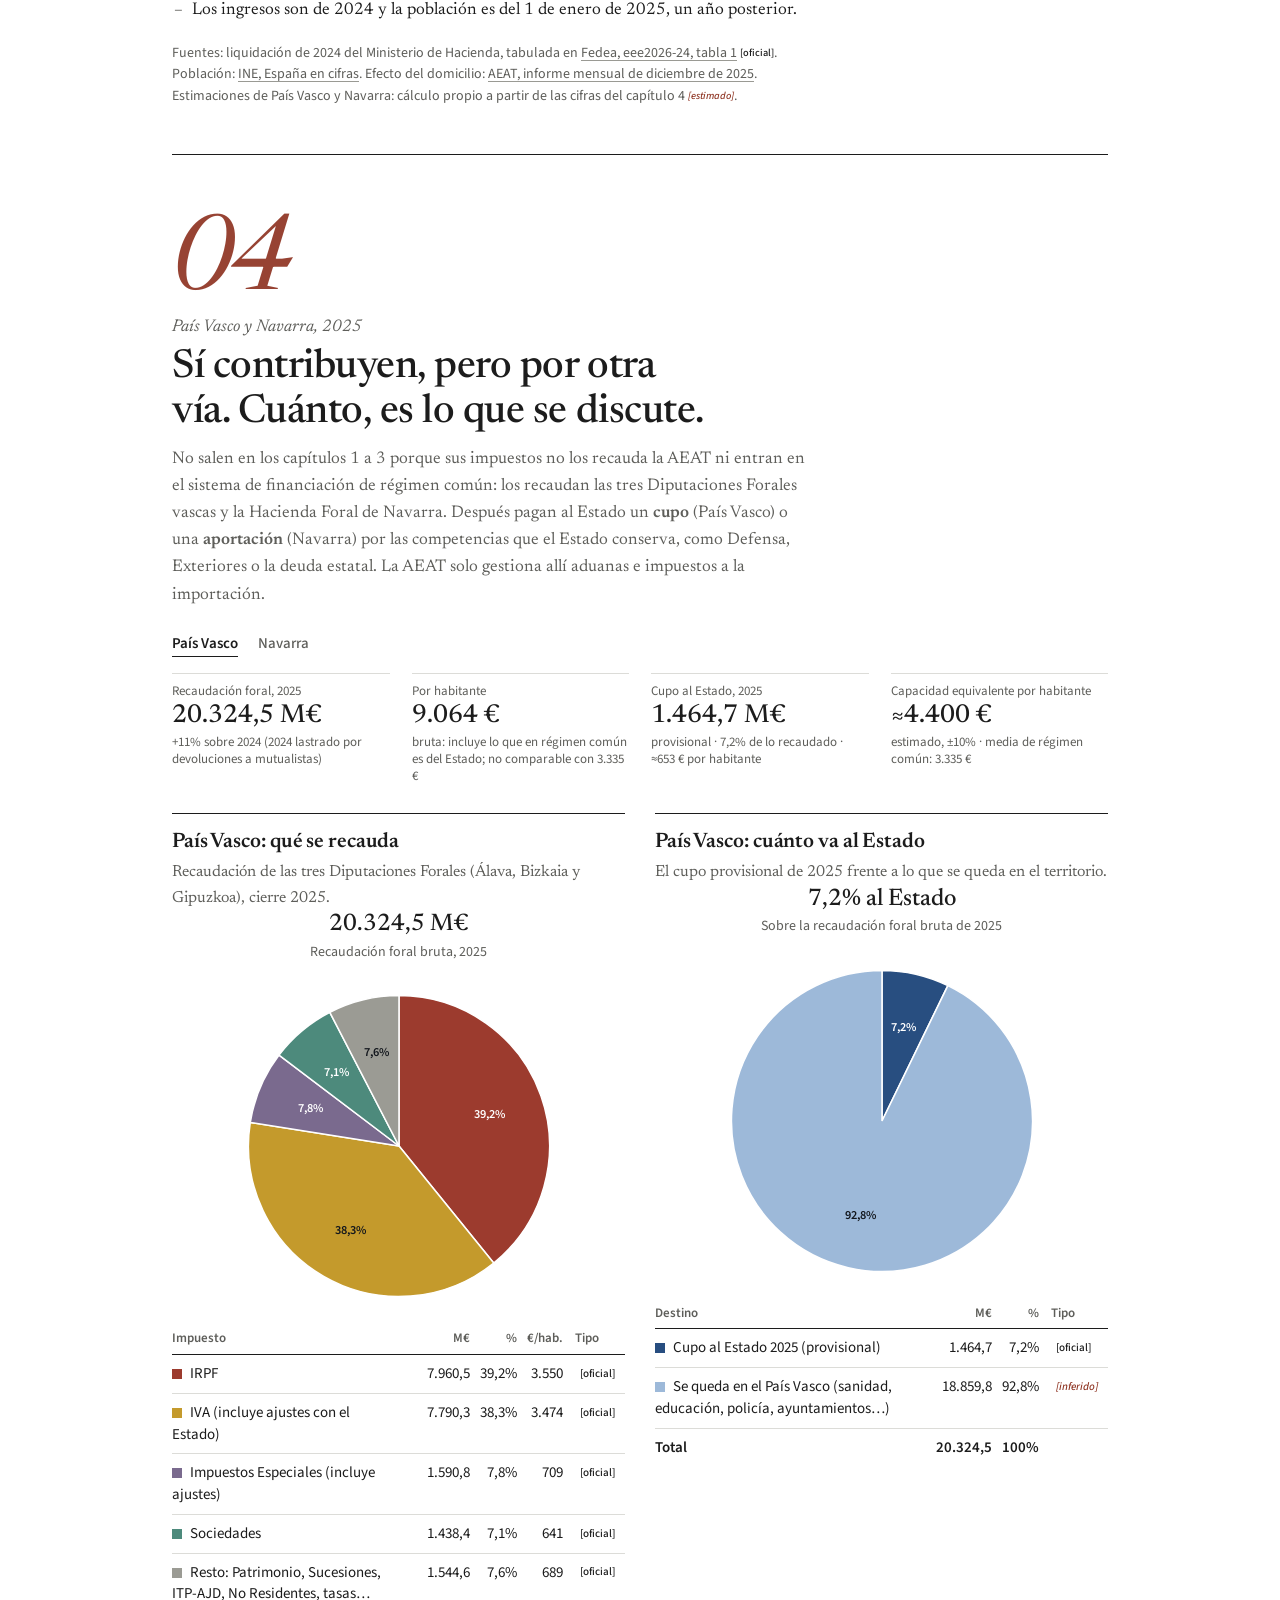
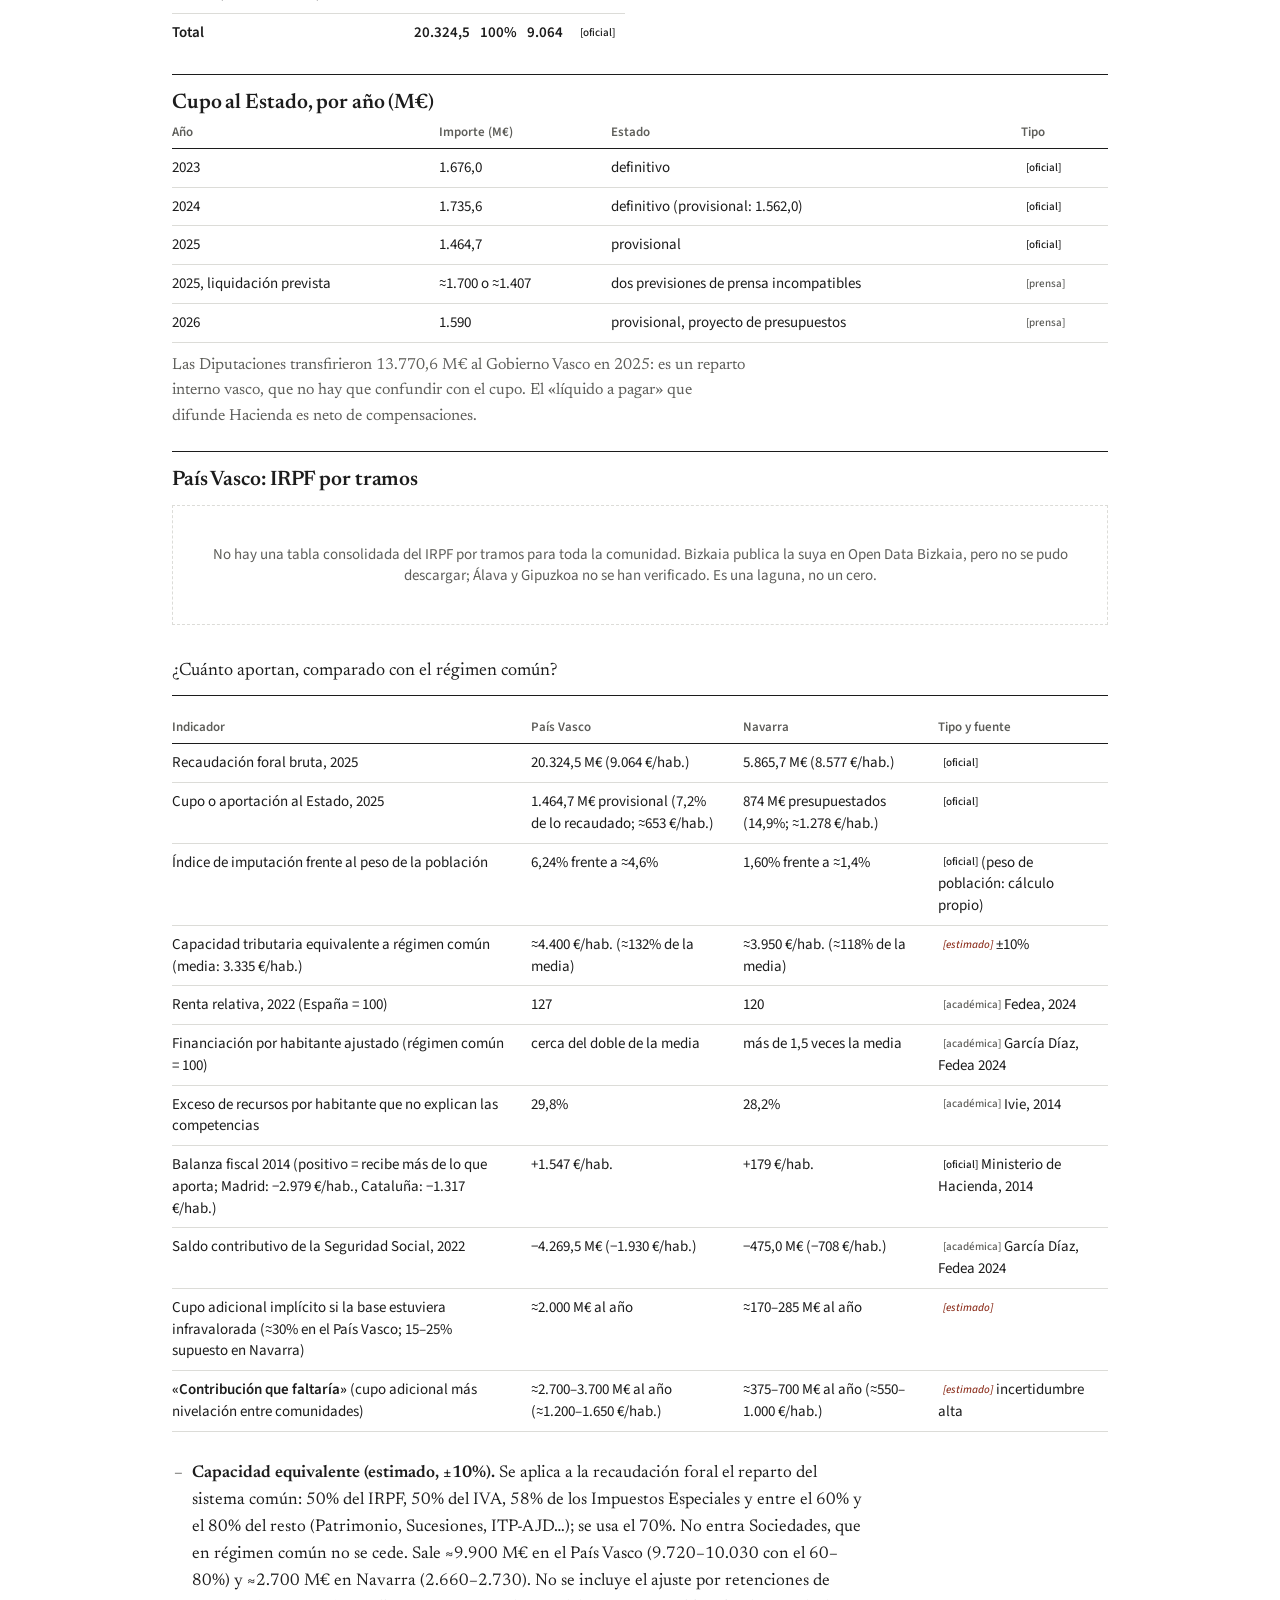
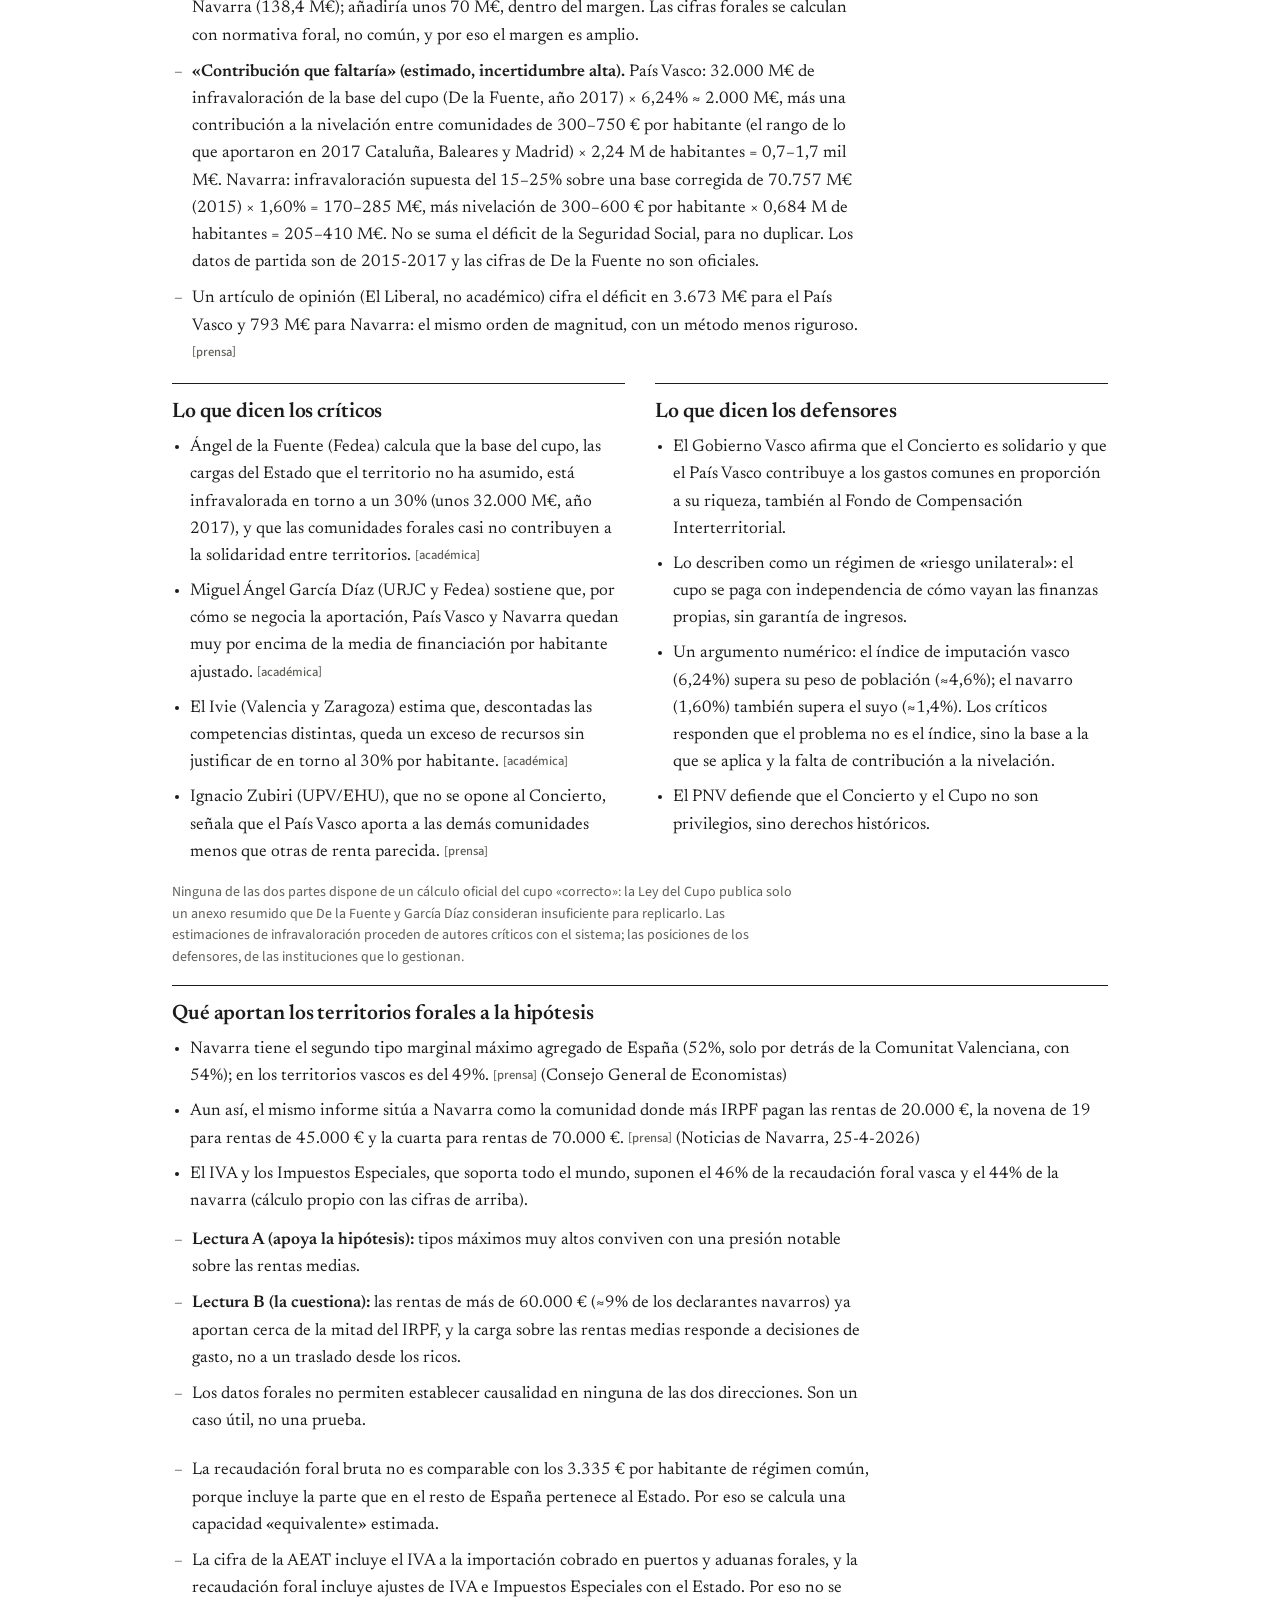
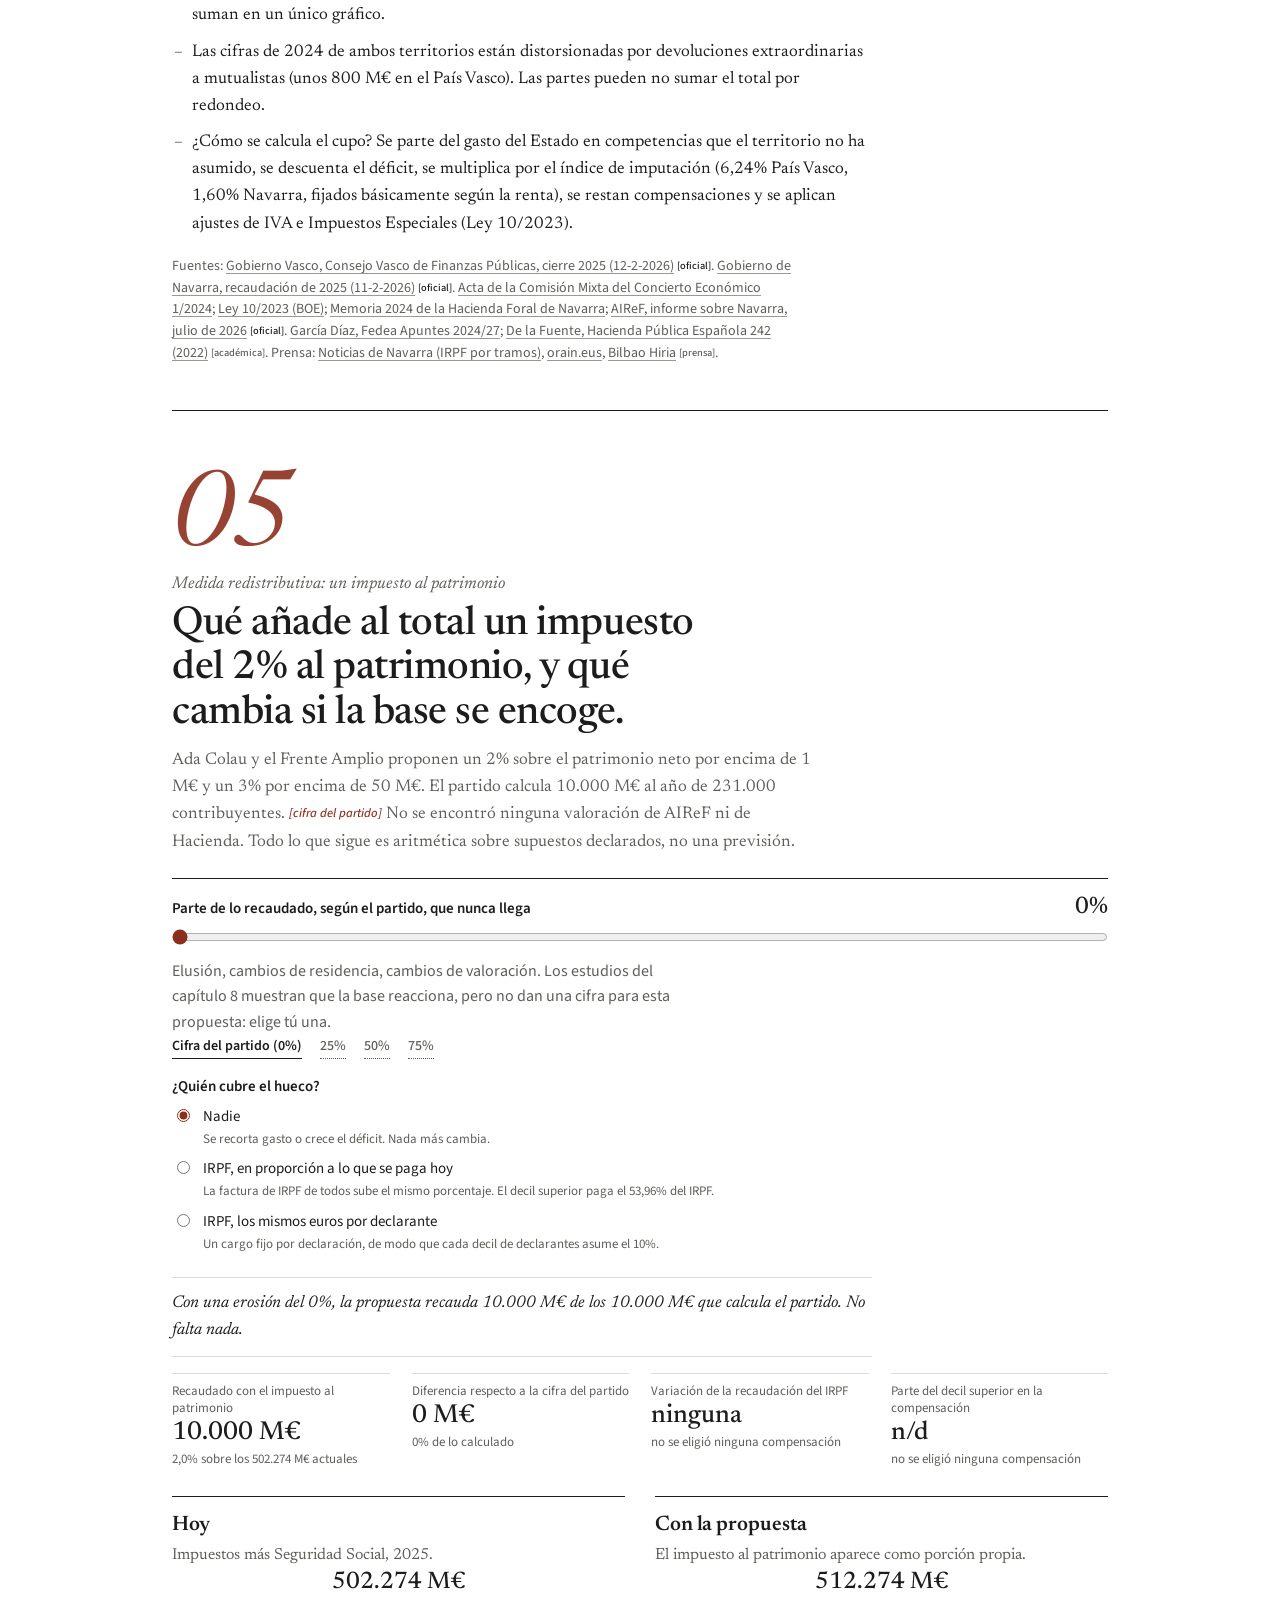
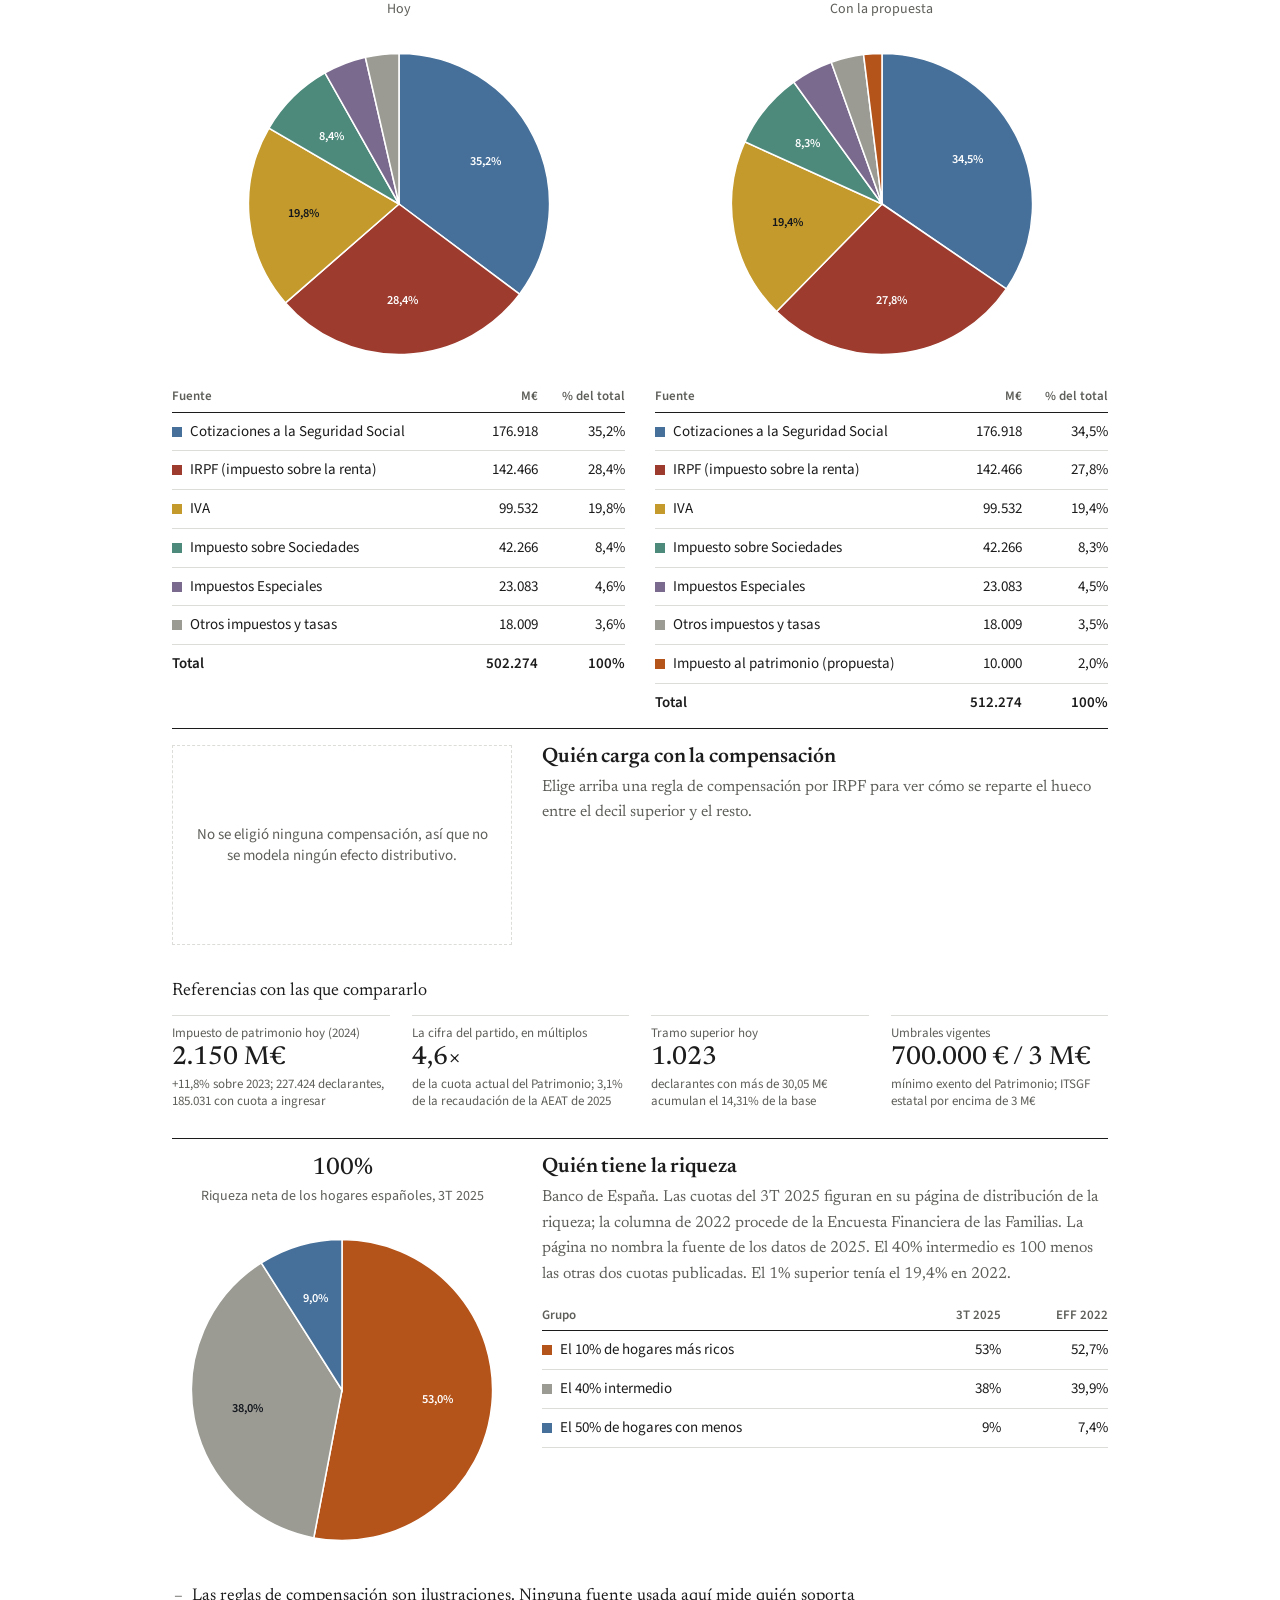
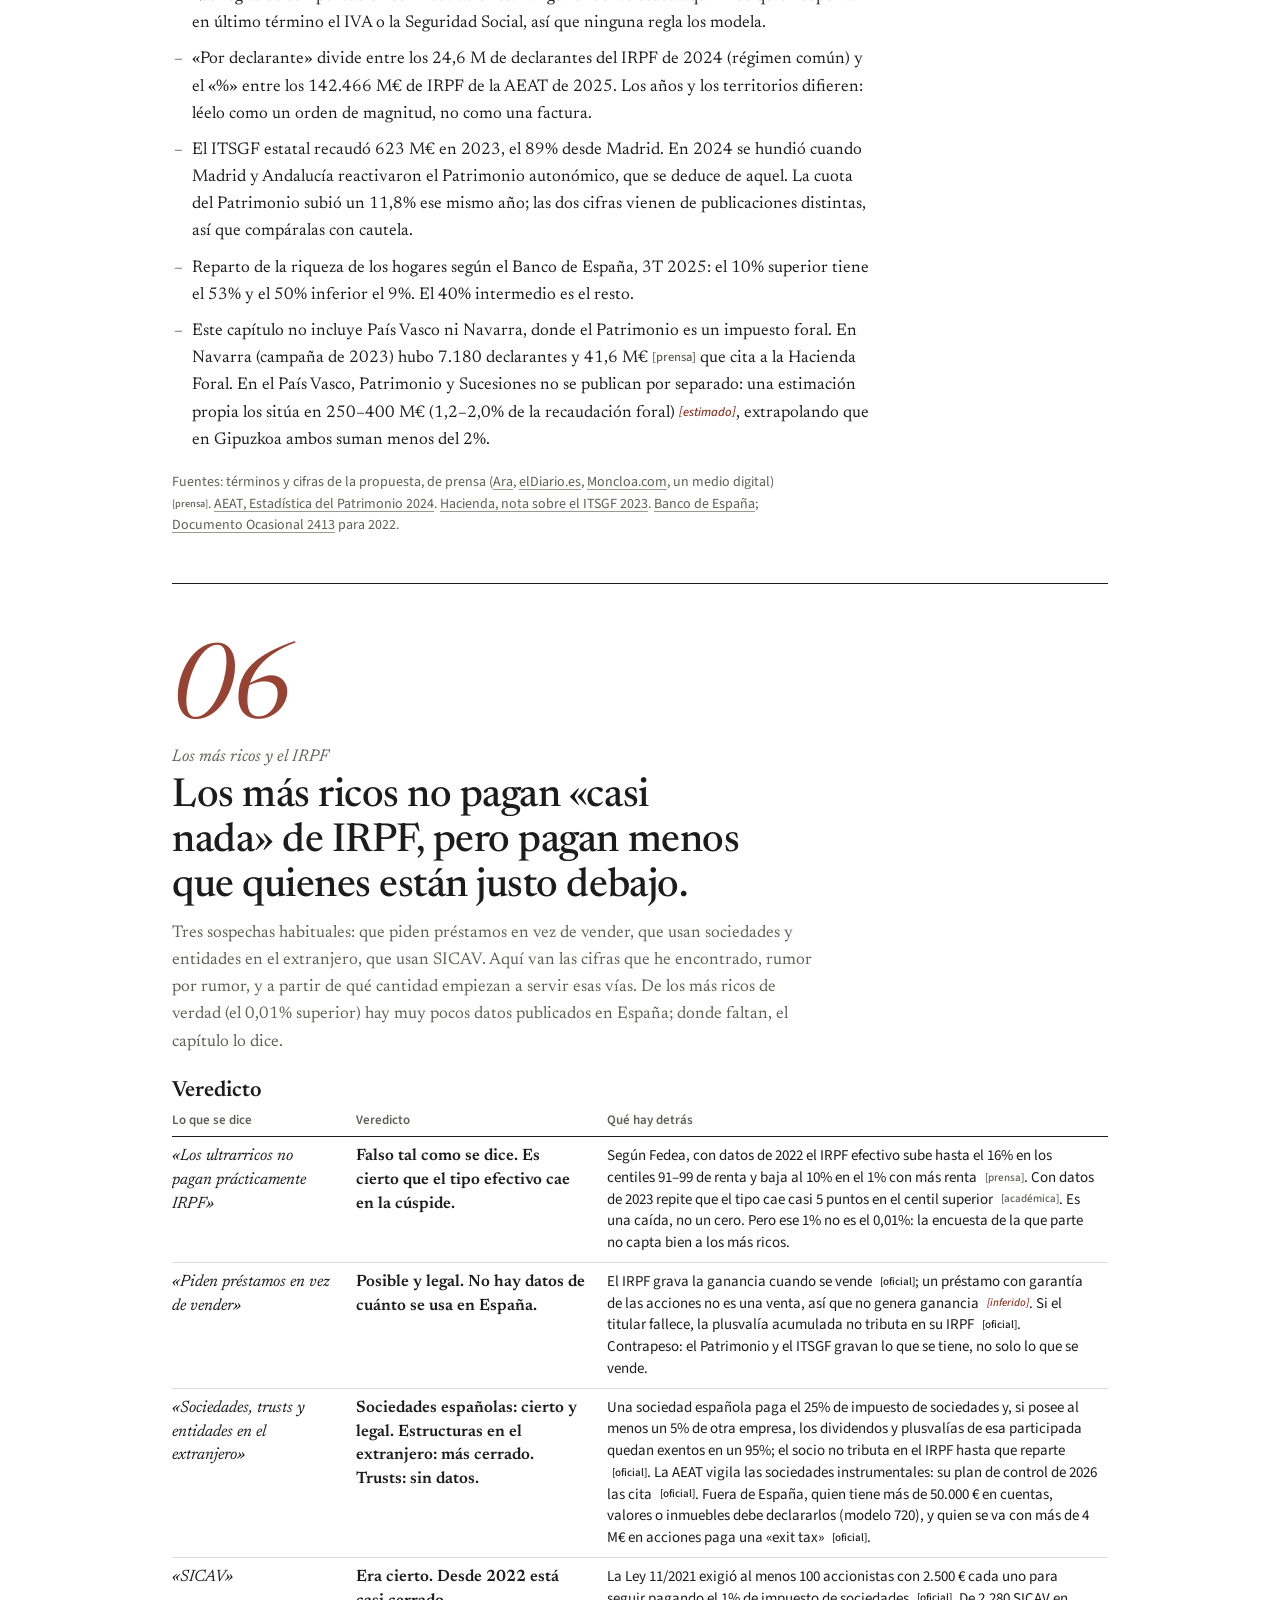
==== commit e5815bf3: "Convierte las pestañas en una página de scroll continuo con capítulos Menú fijo que marca el capítul" ====
--- a/index.html
+++ b/index.html
@@ -39,7 +39,7 @@
 }
 
 * { box-sizing: border-box; }
-html { -webkit-text-size-adjust: 100%; background: #fff; }
+html { -webkit-text-size-adjust: 100%; background: #fff; scroll-behavior: smooth; }
 body { margin: 0; background: #fff; color: var(--ink); font: 400 18px/1.6 var(--serif); font-optical-sizing: auto; }
 a { color: inherit; text-decoration-thickness: 1px; text-underline-offset: 3px; text-decoration-color: #9a9a94; }
 a:hover { color: var(--accent); text-decoration-color: var(--accent); }
@@ -56,16 +56,27 @@
 .taglegend .tag { margin-left: 8px; }
 .taglegend .tag:first-of-type { margin-left: 2px; }
 
-.rail { position: sticky; top: 0; z-index: 10; background: #fff; border-bottom: 1px solid var(--line); }
+.rail { position: sticky; top: 0; z-index: 10; background: rgba(255,255,255,.94); border-bottom: 1px solid var(--line); }
+@supports (backdrop-filter: blur(8px)) { .rail { background: rgba(255,255,255,.82); backdrop-filter: saturate(1.4) blur(8px); } }
 .tablist { display: flex; gap: 0; overflow-x: auto; scrollbar-width: none; padding: 0 22px; max-width: 980px; margin: 0 auto; }
 .tablist::-webkit-scrollbar { display: none; }
-.tab { flex: 0 0 auto; appearance: none; background: none; border: 0; border-bottom: 2px solid transparent; margin-right: 15px; padding: 13px 0 9px; color: var(--muted); font: 500 14px/1.2 var(--sans); cursor: pointer; white-space: nowrap; }
+.tab { flex: 0 0 auto; margin-right: 18px; padding: 13px 0 11px; color: var(--muted); font: 500 14px/1.2 var(--sans); text-decoration: none; white-space: nowrap; border-bottom: 2px solid transparent; transition: color .2s, border-color .2s; }
 .tab .n { font: italic 400 14px var(--serif); margin-right: 5px; color: var(--muted); }
 .tab:hover { color: var(--ink); }
-.tab[aria-selected="true"] { color: var(--ink); font-weight: 600; border-bottom-color: var(--ink); }
+.tab.on { color: var(--ink); font-weight: 600; border-bottom-color: var(--ink); }
+.progress { position: absolute; left: 0; right: 0; bottom: -1px; height: 2px; pointer-events: none; }
+.progress i { display: block; height: 100%; width: 100%; background: var(--accent); transform: scaleX(0); transform-origin: 0 50%; }
+.hint { display: inline-block; margin-top: 18px; font: 500 14px/1 var(--sans); color: var(--muted); text-decoration: none; }
+.hint span { display: inline-block; margin-left: 6px; animation: nudge 1.8s ease-in-out infinite; }
+@keyframes nudge { 0%, 100% { transform: translateY(0); } 50% { transform: translateY(4px); } }
 
 main.wrap { padding-top: 34px; padding-bottom: 56px; }
-.panel[hidden] { display: none; }
+/* Capítulos: una sola página larga; cada uno abre con un número grande y una línea gruesa */
+.chapter { position: relative; padding: 64px 0 18px; scroll-margin-top: 44px; }
+.chapter + .chapter { margin-top: 28px; border-top: 1px solid var(--ink); }
+.chapter:first-child { padding-top: 40px; }
+.chnum { display: block; margin: 0 0 4px; font: italic 400 clamp(54px, 11vw, 104px)/.9 var(--serif); letter-spacing: -.03em; color: var(--accent); opacity: .9; }
+.tab-head .eyebrow { font-size: 17px; }
 .tab-head { margin: 0 0 22px; }
 .tab-head h2 { margin: 6px 0 0; font: 500 clamp(26px, 4.4vw, 40px)/1.12 var(--serif); letter-spacing: -.012em; max-width: 26ch; text-wrap: balance; }
 .sub { margin: 10px 0 0; color: var(--muted); max-width: 64ch; font-size: 17px; }
@@ -182,7 +193,13 @@
 
 footer { padding: 18px 0 44px; color: var(--muted); font: 400 14px/1.55 var(--sans); border-top: 1px solid var(--line); }
 footer p { margin: 0; max-width: 80ch; }
-@media (prefers-reduced-motion: reduce) { * { transition: none !important; scroll-behavior: auto !important; } }
+.js .rv { opacity: 0; transform: translateY(18px); transition: opacity .7s ease, transform .7s cubic-bezier(.2,.7,.2,1); }
+.js .rv.in { opacity: 1; transform: none; }
+@media (prefers-reduced-motion: reduce) {
+  * { transition: none !important; scroll-behavior: auto !important; animation: none !important; }
+  .js .rv { opacity: 1; transform: none; }
+}
+@media print { .rail, .hint { display: none; } .js .rv { opacity: 1; transform: none; } .chapter { break-before: page; } }
 
 .src-cols { columns: 2; column-gap: 30px; margin: 10px 0 0; padding: 0; list-style: none; font: 400 14px/1.5 var(--sans); color: var(--muted); }
 .src-cols li { break-inside: avoid; margin: 0 0 6px; padding-left: 0; }
@@ -238,7 +255,7 @@
   <div class="wrap">
     <p class="eyebrow">España · datos oficiales · impuestos 2025, declaraciones 2024</p>
     <h1>¿Quién paga los impuestos en España?</h1>
-    <p class="lede">Ocho vistas de un mismo sistema fiscal, con cada porción rastreada hasta su fuente. La pregunta de fondo: <strong>si España sube los impuestos a los ricos, ¿acaba pagando la factura la clase media?</strong> Los datos permiten contrastar una parte. Donde no llegan, la página lo dice.</p>
+    <p class="lede">Ocho capítulos sobre un mismo sistema fiscal, con cada porción rastreada hasta su fuente. La pregunta de fondo: <strong>si España sube los impuestos a los ricos, ¿acaba pagando la factura la clase media?</strong> Los datos permiten contrastar una parte. Donde no llegan, la página lo dice.</p>
     <p class="taglegend">Cada cifra lleva su origen entre corchetes:
       <span class="tag t-oficial">oficial</span> publicado por una administración,
       <span class="tag t-prensa">prensa</span> publicado por un medio,
@@ -246,28 +263,30 @@
       <span class="tag t-estimado">estimado</span> cálculo propio con supuestos explicados,
       <span class="tag t-inferido">inferido</span> deducido por diferencia.
     </p>
+    <a class="hint" href="#tab-ingresos">Empieza por los ingresos<span aria-hidden="true">↓</span></a>
   </div>
 </header>
 
-<nav class="rail" aria-label="Vistas">
-  <div class="tablist" role="tablist">
-    <button class="tab" role="tab" id="t-ingresos" aria-controls="tab-ingresos" data-tab="ingresos"><span class="n">1</span>Ingresos</button>
-    <button class="tab" role="tab" id="t-tramos" aria-controls="tab-tramos" data-tab="tramos"><span class="n">2</span>Tramos de renta</button>
-    <button class="tab" role="tab" id="t-comunidades" aria-controls="tab-comunidades" data-tab="comunidades"><span class="n">3</span>Comunidades</button>
-    <button class="tab" role="tab" id="t-forales" aria-controls="tab-forales" data-tab="forales"><span class="n">4</span>País Vasco y Navarra</button>
-    <button class="tab" role="tab" id="t-patrimonio" aria-controls="tab-patrimonio" data-tab="patrimonio"><span class="n">5</span>Impuesto al patrimonio</button>
-    <button class="tab" role="tab" id="t-ricos" aria-controls="tab-ricos" data-tab="ricos"><span class="n">6</span>Los más ricos</button>
-    <button class="tab" role="tab" id="t-aportacion" aria-controls="tab-aportacion" data-tab="aportacion"><span class="n">7</span>Top 25: aportación</button>
-    <button class="tab" role="tab" id="t-evidencia" aria-controls="tab-evidencia" data-tab="evidencia"><span class="n">8</span>Evidencia y fuentes</button>
-  </div>
+<nav class="rail" aria-label="Capítulos">
+  <div class="tablist">
+    <a class="tab" id="t-ingresos" href="#tab-ingresos" data-tab="ingresos"><span class="n">1</span>Ingresos</a>
+    <a class="tab" id="t-tramos" href="#tab-tramos" data-tab="tramos"><span class="n">2</span>Tramos de renta</a>
+    <a class="tab" id="t-comunidades" href="#tab-comunidades" data-tab="comunidades"><span class="n">3</span>Comunidades</a>
+    <a class="tab" id="t-forales" href="#tab-forales" data-tab="forales"><span class="n">4</span>País Vasco y Navarra</a>
+    <a class="tab" id="t-patrimonio" href="#tab-patrimonio" data-tab="patrimonio"><span class="n">5</span>Impuesto al patrimonio</a>
+    <a class="tab" id="t-ricos" href="#tab-ricos" data-tab="ricos"><span class="n">6</span>Los más ricos</a>
+    <a class="tab" id="t-aportacion" href="#tab-aportacion" data-tab="aportacion"><span class="n">7</span>Top 25: aportación</a>
+    <a class="tab" id="t-evidencia" href="#tab-evidencia" data-tab="evidencia"><span class="n">8</span>Evidencia y fuentes</a>
+  </div>
+  <div class="progress" aria-hidden="true"><i></i></div>
 </nav>
 
 <main class="wrap">
 
 <!-- 1. Ingresos ------------------------------------------------------------ -->
-<section class="panel" id="tab-ingresos" role="tabpanel" aria-labelledby="t-ingresos" hidden>
+<section class="panel chapter" id="tab-ingresos">
   <div class="tab-head">
-    <p class="eyebrow">1 · Ingresos por fuente, 2025</p>
+    <p class="eyebrow"><span class="chnum" aria-hidden="true">01</span>Ingresos por fuente, 2025</p>
     <h2 id="rev-finding"></h2>
   </div>
   <div class="controls">
@@ -280,16 +299,16 @@
   <ul class="notes">
     <li>La AEAT recauda estos impuestos para el Estado, las comunidades y los ayuntamientos a la vez, antes de repartirlos.</li>
     <li>El IRPF más las cotizaciones a la Seguridad Social suman el 63,6% del total conjunto (cálculo propio con las cifras de arriba).</li>
-    <li><strong>Faltan País Vasco y Navarra.</strong> Sus impuestos los recaudan las Haciendas Forales, no la AEAT (que allí solo gestiona aduanas e impuestos a la importación): 20.324,5 M€ y 5.865,7 M€ en 2025. Se explican aparte en la pestaña 4 y no se suman aquí porque ambas cifras incluyen ajustes con el Estado. Las cotizaciones sociales sí se recaudan en toda España.</li>
-    <li>Los derechos de aduana no aparecen como línea propia: no se confirmó ninguna cifra oficial. Ver pestaña 8.</li>
+    <li><strong>Faltan País Vasco y Navarra.</strong> Sus impuestos los recaudan las Haciendas Forales, no la AEAT (que allí solo gestiona aduanas e impuestos a la importación): 20.324,5 M€ y 5.865,7 M€ en 2025. Se explican aparte en el capítulo 4 y no se suman aquí porque ambas cifras incluyen ajustes con el Estado. Las cotizaciones sociales sí se recaudan en toda España.</li>
+    <li>Los derechos de aduana no aparecen como línea propia: no se confirmó ninguna cifra oficial. Ver capítulo 8.</li>
   </ul>
   <p class="src">Fuentes: <a href="https://sede.agenciatributaria.gob.es/Sede/estadisticas/recaudacion-tributaria/informe-anual/ejercicio-2025/resumen.html">AEAT, Informe anual de recaudación tributaria 2025</a> <span class="tag t-oficial">oficial</span> (impuestos, 325.356 M€). <a href="https://www.lamoncloa.gob.es/serviciosdeprensa/notasprensa/inclusion/Paginas/2026/310326-seguridad-social-deficit-pib.aspx">Ministerio de Inclusión, cotizaciones de la Seguridad Social</a> <span class="tag t-oficial">oficial</span> (176.918 M€). Los impuestos especiales (23.083 M€) proceden de prensa que cita el informe de la AEAT <span class="tag t-prensa">prensa</span>.</p>
 </section>
 
 <!-- 2. Tramos -------------------------------------------------------------- -->
-<section class="panel" id="tab-tramos" role="tabpanel" aria-labelledby="t-tramos" hidden>
+<section class="panel chapter" id="tab-tramos">
   <div class="tab-head">
-    <p class="eyebrow">2 · IRPF por tramos de renta</p>
+    <p class="eyebrow"><span class="chnum" aria-hidden="true">02</span>IRPF por tramos de renta</p>
     <h2>El IRPF está concentrado: el 10% de mayor renta paga el 54%.</h2>
     <p class="sub">Los tramos son la renta anual total. No se pudo obtener la tabla nacional de cuota pagada por tramo, así que el segundo gráfico muestra la base liquidable a nivel nacional, o la cuota realmente pagada en Madrid, la mayor comunidad.</p>
   </div>
@@ -304,7 +323,7 @@
   <div class="card"><div class="tbl-wrap" id="br-table"></div></div>
   <div class="card"><div class="split" id="ief-card"></div></div>
   <ul class="notes">
-    <li>«Declarantes» son las personas que presentan declaración del IRPF, no toda la población. La estadística cubre solo el territorio de régimen común; País Vasco y Navarra tienen su propio sistema (para Navarra hay una tabla por tramos en la pestaña 4; para el País Vasco no hay tabla consolidada).</li>
+    <li>«Declarantes» son las personas que presentan declaración del IRPF, no toda la población. La estadística cubre solo el territorio de régimen común; País Vasco y Navarra tienen su propio sistema (para Navarra hay una tabla por tramos en el capítulo 4; para el País Vasco no hay tabla consolidada).</li>
     <li>La tabla de Madrid oculta dos celdas (menos de 6.000 € y más de 601.000 €) por secreto estadístico. La porción gris es lo que falta hasta el 100% tras los tramos publicados, así que contiene ambas.</li>
     <li>Los declarantes de Madrid con más de 60.000 € son el 11,5% del total y pagan al menos el 44,7% de su IRPF, sin contar el tramo superior, que no se publica.</li>
     <li>La cifra del decil superior es el titular de un documento de trabajo del Instituto de Estudios Fiscales (Ministerio de Hacienda). No se revisó la tabla completa por deciles.</li>
@@ -313,9 +332,9 @@
 </section>
 
 <!-- 3. Comunidades --------------------------------------------------------- -->
-<section class="panel" id="tab-comunidades" role="tabpanel" aria-labelledby="t-comunidades" hidden>
+<section class="panel chapter" id="tab-comunidades">
   <div class="tab-head">
-    <p class="eyebrow">3 · Comunidades autónomas, 2024</p>
+    <p class="eyebrow"><span class="chnum" aria-hidden="true">03</span>Comunidades autónomas, 2024</p>
     <h2 id="rg-finding"></h2>
     <p class="sub">Dos gráficos con los mismos datos. Izquierda: qué parte del impuesto recauda cada comunidad. Derecha: los mismos números divididos por habitantes, así que cada porción son euros por persona. Toca una porción o una fila para compararlas.</p>
   </div>
@@ -330,20 +349,20 @@
   <ul class="notes">
     <li>La medida es la «capacidad tributaria» de cada comunidad en la liquidación de 2024 del sistema de financiación: lo que rendiría su parte de los impuestos cedidos con reglas comunes. No es el total de impuestos pagados.</li>
     <li>El gráfico por habitante no tiene un total con sentido, porque suma ratios. Compara porción con porción o lee el índice de la tabla.</li>
-    <li>La vista oficial deja fuera País Vasco y Navarra (sistema fiscal propio, 2,93 M de habitantes), Ceuta y Melilla; en conjunto son el 6,3% de la población de España. La vista con estimación añade País Vasco y Navarra con un cálculo propio, cuyo método está en la pestaña 4, y que lleva un margen de ±10%. El índice usa siempre como base la media de las 15 comunidades oficiales.</li>
+    <li>La vista oficial deja fuera País Vasco y Navarra (sistema fiscal propio, 2,93 M de habitantes), Ceuta y Melilla; en conjunto son el 6,3% de la población de España. La vista con estimación añade País Vasco y Navarra con un cálculo propio, cuyo método está en el capítulo 4, y que lleva un margen de ±10%. El índice usa siempre como base la media de las 15 comunidades oficiales.</li>
     <li>Canarias aparece, pero su impuesto indirecto propio y su régimen especial dificultan la comparación.</li>
     <li>¿Por qué no la recaudación de la AEAT por comunidad? La AEAT atribuye lo recaudado al domicilio fiscal del contribuyente, lo que infla a Madrid, donde tienen sede muchas grandes empresas. La prensa sitúa a Madrid en torno al 44% de lo recaudado por la AEAT (2023: 44,34%): un efecto del domicilio, no una medida de actividad.</li>
     <li>Los ingresos son de 2024 y la población es del 1 de enero de 2025, un año posterior.</li>
   </ul>
-  <p class="src">Fuentes: liquidación de 2024 del Ministerio de Hacienda, tabulada en <a href="https://documentos.fedea.net/pubs/eee/2026/eee2026-24.pdf">Fedea, eee2026-24, tabla 1</a> <span class="tag t-oficial">oficial</span>. Población: <a href="https://www.ine.es/prodyser/espa_cifras/21_ANEXO.pdf">INE, España en cifras</a>. Efecto del domicilio: <a href="https://sede.agenciatributaria.gob.es/static_files/AEAT/Estudios/Estadisticas/Informes_Estadisticos/Informes_mensuales_recaudacion_tributaria/2025/IMR_25_12_va_es.pdf">AEAT, informe mensual de diciembre de 2025</a>. Estimaciones de País Vasco y Navarra: cálculo propio a partir de las cifras de la pestaña 4 <span class="tag t-estimado">estimado</span>.</p>
+  <p class="src">Fuentes: liquidación de 2024 del Ministerio de Hacienda, tabulada en <a href="https://documentos.fedea.net/pubs/eee/2026/eee2026-24.pdf">Fedea, eee2026-24, tabla 1</a> <span class="tag t-oficial">oficial</span>. Población: <a href="https://www.ine.es/prodyser/espa_cifras/21_ANEXO.pdf">INE, España en cifras</a>. Efecto del domicilio: <a href="https://sede.agenciatributaria.gob.es/static_files/AEAT/Estudios/Estadisticas/Informes_Estadisticos/Informes_mensuales_recaudacion_tributaria/2025/IMR_25_12_va_es.pdf">AEAT, informe mensual de diciembre de 2025</a>. Estimaciones de País Vasco y Navarra: cálculo propio a partir de las cifras del capítulo 4 <span class="tag t-estimado">estimado</span>.</p>
 </section>
 
 <!-- 4. Territorios forales ------------------------------------------------- -->
-<section class="panel" id="tab-forales" role="tabpanel" aria-labelledby="t-forales" hidden>
+<section class="panel chapter" id="tab-forales">
   <div class="tab-head">
-    <p class="eyebrow">4 · País Vasco y Navarra, 2025</p>
+    <p class="eyebrow"><span class="chnum" aria-hidden="true">04</span>País Vasco y Navarra, 2025</p>
     <h2>Sí contribuyen, pero por otra vía. Cuánto, es lo que se discute.</h2>
-    <p class="sub">No salen en las pestañas 1 a 3 porque sus impuestos no los recauda la AEAT ni entran en el sistema de financiación de régimen común: los recaudan las tres Diputaciones Forales vascas y la Hacienda Foral de Navarra. Después pagan al Estado un <strong>cupo</strong> (País Vasco) o una <strong>aportación</strong> (Navarra) por las competencias que el Estado conserva, como Defensa, Exteriores o la deuda estatal. La AEAT solo gestiona allí aduanas e impuestos a la importación.</p>
+    <p class="sub">No salen en los capítulos 1 a 3 porque sus impuestos no los recauda la AEAT ni entran en el sistema de financiación de régimen común: los recaudan las tres Diputaciones Forales vascas y la Hacienda Foral de Navarra. Después pagan al Estado un <strong>cupo</strong> (País Vasco) o una <strong>aportación</strong> (Navarra) por las competencias que el Estado conserva, como Defensa, Exteriores o la deuda estatal. La AEAT solo gestiona allí aduanas e impuestos a la importación.</p>
   </div>
   <div class="controls">
     <div class="seg" role="group" aria-label="Territorio foral">
@@ -406,9 +425,9 @@
 </section>
 
 <!-- 5. Impuesto al patrimonio ---------------------------------------------- -->
-<section class="panel" id="tab-patrimonio" role="tabpanel" aria-labelledby="t-patrimonio" hidden>
+<section class="panel chapter" id="tab-patrimonio">
   <div class="tab-head">
-    <p class="eyebrow">5 · Medida redistributiva: un impuesto al patrimonio</p>
+    <p class="eyebrow"><span class="chnum" aria-hidden="true">05</span>Medida redistributiva: un impuesto al patrimonio</p>
     <h2>Qué añade al total un impuesto del 2% al patrimonio, y qué cambia si la base se encoge.</h2>
     <p class="sub">Ada Colau y el Frente Amplio proponen un 2% sobre el patrimonio neto por encima de 1 M€ y un 3% por encima de 50 M€. El partido calcula 10.000 M€ al año de 231.000 contribuyentes. <span class="tag t-partido">cifra del partido</span> No se encontró ninguna valoración de AIReF ni de Hacienda. Todo lo que sigue es aritmética sobre supuestos declarados, no una previsión.</p>
   </div>
@@ -417,7 +436,7 @@
     <div>
       <div class="ctl-row"><label for="erosion">Parte de lo recaudado, según el partido, que nunca llega</label><output id="erosion-out" for="erosion">0%</output></div>
       <input type="range" id="erosion" min="0" max="100" step="5" value="0">
-      <p class="sub">Elusión, cambios de residencia, cambios de valoración. Los estudios de la pestaña 8 muestran que la base reacciona, pero no dan una cifra para esta propuesta: elige tú una.</p>
+      <p class="sub">Elusión, cambios de residencia, cambios de valoración. Los estudios del capítulo 8 muestran que la base reacciona, pero no dan una cifra para esta propuesta: elige tú una.</p>
       <div class="presets" id="presets" role="group" aria-label="Valores predefinidos">
         <button type="button" data-e="0" aria-pressed="true">Cifra del partido (0%)</button>
         <button type="button" data-e="25" aria-pressed="false">25%</button>
@@ -452,17 +471,17 @@
     <li>«Por declarante» divide entre los 24,6 M de declarantes del IRPF de 2024 (régimen común) y el «%» entre los 142.466 M€ de IRPF de la AEAT de 2025. Los años y los territorios difieren: léelo como un orden de magnitud, no como una factura.</li>
     <li>El ITSGF estatal recaudó 623 M€ en 2023, el 89% desde Madrid. En 2024 se hundió cuando Madrid y Andalucía reactivaron el Patrimonio autonómico, que se deduce de aquel. La cuota del Patrimonio subió un 11,8% ese mismo año; las dos cifras vienen de publicaciones distintas, así que compáralas con cautela.</li>
     <li>Reparto de la riqueza de los hogares según el Banco de España, 3T 2025: el 10% superior tiene el 53% y el 50% inferior el 9%. El 40% intermedio es el resto.</li>
-    <li>Esta pestaña no incluye País Vasco ni Navarra, donde el Patrimonio es un impuesto foral. En Navarra (campaña de 2023) hubo 7.180 declarantes y 41,6 M€ <span class="tag t-prensa">prensa</span> que cita a la Hacienda Foral. En el País Vasco, Patrimonio y Sucesiones no se publican por separado: una estimación propia los sitúa en 250–400 M€ (1,2–2,0% de la recaudación foral) <span class="tag t-estimado">estimado</span>, extrapolando que en Gipuzkoa ambos suman menos del 2%.</li>
+    <li>Este capítulo no incluye País Vasco ni Navarra, donde el Patrimonio es un impuesto foral. En Navarra (campaña de 2023) hubo 7.180 declarantes y 41,6 M€ <span class="tag t-prensa">prensa</span> que cita a la Hacienda Foral. En el País Vasco, Patrimonio y Sucesiones no se publican por separado: una estimación propia los sitúa en 250–400 M€ (1,2–2,0% de la recaudación foral) <span class="tag t-estimado">estimado</span>, extrapolando que en Gipuzkoa ambos suman menos del 2%.</li>
   </ul>
   <p class="src">Fuentes: términos y cifras de la propuesta, de prensa (<a href="https://es.ara.cat/politica/nuevo-impuesto-propone-ada-colau-alto-pagan-ricos_1_5903002.html">Ara</a>, <a href="https://www.eldiario.es/1_d0204f">elDiario.es</a>, <a href="https://www.moncloa.com/2026/11/06/tasa-ritz-colau-3462221/">Moncloa.com</a>, un medio digital) <span class="tag t-prensa">prensa</span>. <a href="https://sede.agenciatributaria.gob.es/Sede/estadisticas/sites/patrimonio/2024/jrubik51212750ec835e99533949433231abd3637d68ee.html">AEAT, Estadística del Patrimonio 2024</a>. <a href="https://www.lamoncloa.gob.es/serviciosdeprensa/notasprensa/hacienda/paginas/2023/200923-impuesto-solidaridad-grandes-fortunas.aspx">Hacienda, nota sobre el ITSGF 2023</a>. <a href="https://www.bde.es/wbe/es/noticias-eventos/podcast/como-se-distribuye-la-riqueza-entre-los-hogares.html">Banco de España</a>; <a href="https://repositorio.bde.es/bitstream/123456789/36572/1/do2413.pdf">Documento Ocasional 2413</a> para 2022.</p>
 </section>
 
 <!-- 6. Los más ricos ------------------------------------------------------- -->
-<section class="panel" id="tab-ricos" role="tabpanel" aria-labelledby="t-ricos" hidden>
+<section class="panel chapter" id="tab-ricos">
   <div class="tab-head">
-    <p class="eyebrow">6 · Los más ricos y el IRPF</p>
+    <p class="eyebrow"><span class="chnum" aria-hidden="true">06</span>Los más ricos y el IRPF</p>
     <h2>Los más ricos no pagan «casi nada» de IRPF, pero pagan menos que quienes están justo debajo.</h2>
-    <p class="sub">Tres sospechas habituales: que piden préstamos en vez de vender, que usan sociedades y entidades en el extranjero, que usan SICAV. Aquí van las cifras que he encontrado, rumor por rumor, y a partir de qué cantidad empiezan a servir esas vías. De los más ricos de verdad (el 0,01% superior) hay muy pocos datos publicados en España; donde faltan, la pestaña lo dice.</p>
+    <p class="sub">Tres sospechas habituales: que piden préstamos en vez de vender, que usan sociedades y entidades en el extranjero, que usan SICAV. Aquí van las cifras que he encontrado, rumor por rumor, y a partir de qué cantidad empiezan a servir esas vías. De los más ricos de verdad (el 0,01% superior) hay muy pocos datos publicados en España; donde faltan, el capítulo lo dice.</p>
   </div>
 
   <h3 class="lead">Veredicto</h3>
@@ -648,7 +667,7 @@
   </div>
 
   <h3 class="lead">Qué significa para la pregunta de fondo</h3>
-  <p class="prose">Hay evidencia de que el tipo efectivo del IRPF baja en la cúspide y de que existen vías legales de aplazamiento. Pero la cúspide es pequeña: 18.829 declarantes con más de 601.000 € en 2024, el 0,08% de los declarantes <span class="tag t-oficial">oficial</span>. Ningún estudio de los que he encontrado muestra que lo que se escapa por arriba acabe repuesto por la clase media. Esa cadena sigue «sin contrastar» en la pestaña 8.</p>
+  <p class="prose">Hay evidencia de que el tipo efectivo del IRPF baja en la cúspide y de que existen vías legales de aplazamiento. Pero la cúspide es pequeña: 18.829 declarantes con más de 601.000 € en 2024, el 0,08% de los declarantes <span class="tag t-oficial">oficial</span>. Ningún estudio de los que he encontrado muestra que lo que se escapa por arriba acabe repuesto por la clase media. Esa cadena sigue «sin contrastar» en el capítulo 8.</p>
 
   <h3 class="lead">Lo que no sé</h3>
   <ul class="list">
@@ -661,7 +680,7 @@
     <li>Los plazos y requisitos de cada vía (por ejemplo, el periodo de tenencia del 95%) están resumidos; para aplicarlos a un caso concreto hace falta leer la norma.</li>
   </ul>
 
-  <p class="src-head">Fuentes de esta pestaña</p>
+  <p class="src-head">Fuentes de este capítulo</p>
 <ul class="src-cols">
   <li><a href="https://documentos.fedea.net/pubs/eee/2026/eee2026-13.pdf">Fedea, décimo informe del Observatorio (eee2026-13)</a> <span class="tag t-academica">académica</span></li>
   <li><a href="https://theobjective.com/economia/2025-03-04/pagan-los-ricos-menos-impuestos/">The Objective sobre el noveno informe</a> <span class="tag t-prensa">prensa</span></li>
@@ -710,11 +729,11 @@
 
 
 <!-- 7. Top 25: aportación (generada por tab8.py) ----------------------------- -->
-<section class="panel" id="tab-aportacion" role="tabpanel" aria-labelledby="t-aportacion" hidden>
+<section class="panel chapter" id="tab-aportacion">
   <div class="tab-head">
-    <p class="eyebrow">7 · Cuánto aportan los 25 mayores patrimonios</p>
+    <p class="eyebrow"><span class="chnum" aria-hidden="true">07</span>Cuánto aportan los 25 mayores patrimonios</p>
     <h2>Su IRPF personal es secreto. Lo que sí se mide es lo que pagan sus empresas y cuánto cambia la factura según cobren.</h2>
-    <p class="sub">Hacienda no publica lo que paga cada contribuyente (artículo 95 de la Ley General Tributaria), así que no hay una cifra pública del IRPF de Ortega, Roig o Del Pino. Esta pestaña hace tres cosas: cuenta lo que pagan las empresas que controlan, calcula con las reglas oficiales cuánto tributaría un dividendo según lo cobre una persona o una holding, y sitúa a los más ricos en las estadísticas agregadas de Hacienda. <strong>Ninguna cifra de aquí es el IRPF real de una persona.</strong></p>
+    <p class="sub">Hacienda no publica lo que paga cada contribuyente (artículo 95 de la Ley General Tributaria), así que no hay una cifra pública del IRPF de Ortega, Roig o Del Pino. Este capítulo hace tres cosas: cuenta lo que pagan las empresas que controlan, calcula con las reglas oficiales cuánto tributaría un dividendo según lo cobre una persona o una holding, y sitúa a los más ricos en las estadísticas agregadas de Hacienda. <strong>Ninguna cifra de aquí es el IRPF real de una persona.</strong></p>
   </div>
 
   <h3 class="lead">1. Lo que pagan las empresas antes de repartir un euro</h3>
@@ -757,52 +776,55 @@
   </ul>
 
   <h3 class="lead">3. Los 25 mayores patrimonios y lo que se sabe de cada uno</h3>
-  <p class="prose">Las fortunas son la estimación de mercado de Forbes España 2026 <span class="tag t-prensa">prensa</span>, no un patrimonio fiscal. Los 25 suman 225.050 M€, el 74,9% de los unos 300.500 M€ de la lista de 100. Ortega solo, el 41,7%. Solo de 7 de los 25 hay un dividendo atribuible a la persona; de los otros 18, no.</p>
+  <p class="prose">Las fortunas son la estimación de mercado de Forbes España 2026 <span class="tag t-prensa">prensa</span>, no un patrimonio fiscal. Los 25 suman 225.050 M€, el 74,9% de los unos 300.500 M€ de la lista de 100. Ortega solo, el 41,7%. De 11 de los 25 hay un dividendo atribuible a la persona o a su familia; de los otros 14, no.</p>
   <div class="tbl-wrap">
     <table class="plain stack">
       <thead><tr><th>Nombre</th><th>Fortuna (M€)</th><th>Vehículo</th><th>Lo que se sabe</th></tr></thead>
       <tbody>
         <tr><td data-l="Nombre">1 · <strong>Amancio Ortega</strong></td><td data-l="Fortuna (M€)">125.200</td><td data-l="Vehículo">Inditex, vía Pontegadea Inversiones (50,01%) y Partler 2006 (9,284%).</td><td data-l="Lo que se sabe">Dividendos de 3.234 M€ en 2026. Pontegadea Inversiones ganó 2.518 M€ en 2025. No tiene cargo ejecutivo remunerado en Inditex. <span class="tag t-prensa">prensa</span></td></tr>
         <tr><td data-l="Nombre">2 · <strong>Sandra Ortega</strong></td><td data-l="Fortuna (M€)">11.500</td><td data-l="Vehículo">Rosp Corunna.</td><td data-l="Lo que se sabe">Beneficio de 307 M€ en 2025, casi todo de dividendos de Inditex; lo reinvierte todo. <span class="tag t-prensa">prensa</span></td></tr>
-        <tr><td data-l="Nombre">3 · <strong>Juan Roig</strong></td><td data-l="Fortuna (M€)">9.800</td><td data-l="Vehículo">Finop (50,66% de Mercadona).</td><td data-l="Lo que se sabe">Dividendos de Mercadona estimados en 175 M€. Sueldo de 12 M€ brutos en 2024. <span class="tag t-prensa">prensa</span> <span class="tag t-estimado">estimado</span></td></tr>
+        <tr><td data-l="Nombre">3 · <strong>Juan Roig</strong></td><td data-l="Fortuna (M€)">9.800</td><td data-l="Vehículo">Finop (50,66% de Mercadona).</td><td data-l="Lo que se sabe">Dividendos de 187 M€ y sueldo de 12 M€ brutos en 2025, según Forbes España. <span class="tag t-prensa">prensa</span></td></tr>
         <tr><td data-l="Nombre">4 · <strong>Juan Carlos Escotet</strong></td><td data-l="Fortuna (M€)">8.100</td><td data-l="Vehículo">Abanca y su family office.</td><td data-l="Lo que se sabe">Unos 185 M€ de dividendos con cargo a 2024. En 2026 el banco paga más impuesto porque usa menos créditos fiscales. <span class="tag t-prensa">prensa</span></td></tr>
         <tr><td data-l="Nombre">5 · <strong>Rafael del Pino</strong></td><td data-l="Fortuna (M€)">7.800</td><td data-l="Vehículo">Rijn Capital SARL (Luxemburgo): 22,3% de Ferrovial.</td><td data-l="Lo que se sabe">Ferrovial prevé 1.000 M€ de dividendos en 2026. Rijn salió de Países Bajos en 2024, tras una inspección neerlandesa. <span class="tag t-prensa">prensa</span></td></tr>
-        <tr><td data-l="Nombre">6 · <strong>Hortensia Herrero</strong></td><td data-l="Fortuna (M€)">5.550</td><td data-l="Vehículo">Mercadona, junto a Roig (juntos, el 80%).</td><td data-l="Lo que se sabe">Sin dato separado de su parte. <span class="tag t-prensa">prensa</span></td></tr>
+        <tr><td data-l="Nombre">6 · <strong>Hortensia Herrero</strong></td><td data-l="Fortuna (M€)">5.550</td><td data-l="Vehículo">Herrecha Inversiones: en torno al 29% de Mercadona; con Roig, el 80%.</td><td data-l="Lo que se sabe">Con el 29% de los 346 M€ repartidos, le tocarían unos 100 M€ de dividendo por 2025. No encontré su cifra publicada. <span class="tag t-prensa">prensa</span> <span class="tag t-estimado">estimado</span></td></tr>
         <tr><td data-l="Nombre">7 · <strong>Florentino Pérez</strong></td><td data-l="Fortuna (M€)">4.900</td><td data-l="Vehículo">Rosán Inversiones: 15,015% de ACS.</td><td data-l="Lo que se sabe">Unos 100 M€ de dividendos al 2,4 € por acción. Sueldo de ACS de 9,14 M€ en 2025. <span class="tag t-prensa">prensa</span> <span class="tag t-estimado">estimado</span></td></tr>
-        <tr><td data-l="Nombre">8 · <strong>Tomás Olivo</strong></td><td data-l="Fortuna (M€)">4.900</td><td data-l="Vehículo">—</td><td data-l="Lo que se sabe">Sin dato público consultado.</td></tr>
-        <tr><td data-l="Nombre">9 · <strong>María del Pino</strong></td><td data-l="Fortuna (M€)">4.200</td><td data-l="Vehículo">Familia Del Pino (Ferrovial).</td><td data-l="Lo que se sabe">Vehículo y dividendos sin verificar.</td></tr>
-        <tr><td data-l="Nombre">10 · <strong>Miguel Fluxà</strong></td><td data-l="Fortuna (M€)">4.100</td><td data-l="Vehículo">Sayglo Holding, matriz de Iberostar.</td><td data-l="Lo que se sabe">Iberostar gestionó 5.100 M€ de ingresos en 2025. No encontré beneficio ni impuestos. <span class="tag t-prensa">prensa</span></td></tr>
-        <tr><td data-l="Nombre">11 · <strong>Sol Daurella</strong></td><td data-l="Fortuna (M€)">3.500</td><td data-l="Vehículo">Cobega; Olive Partners.</td><td data-l="Lo que se sabe">Un titular de Forbes habla de 160 M€ de dividendos de Olive Partners a la familia; no verifiqué el año. <span class="tag t-prensa">prensa</span></td></tr>
+        <tr><td data-l="Nombre">8 · <strong>Tomás Olivo</strong></td><td data-l="Fortuna (M€)">4.900</td><td data-l="Vehículo">General de Galerías Comerciales (socimi).</td><td data-l="Lo que se sabe">Controla el 99,58% de la socimi, según MarketScreener. No encontré dividendos. <span class="tag t-prensa">prensa</span></td></tr>
+        <tr><td data-l="Nombre">9 · <strong>María del Pino</strong></td><td data-l="Fortuna (M€)">4.200</td><td data-l="Vehículo">Menosmares (Ferrovial).</td><td data-l="Lo que se sabe">Tiene el 8,52% de Ferrovial tras vender 860.000 acciones en junio de 2026. En el último año vendió 10,2 M de acciones por unos 484 M€, vía Casa Grande de Cartagena y Menosmares. <span class="tag t-prensa">prensa</span></td></tr>
+        <tr><td data-l="Nombre">10 · <strong>Miguel Fluxà</strong></td><td data-l="Fortuna (M€)">4.100</td><td data-l="Vehículo">Sayglo Holding, matriz de Iberostar.</td><td data-l="Lo que se sabe">Iberostar gestionó 5.100 M€ de ingresos en 2025 y dice ser 100% familiar. No encontré beneficio ni impuestos. <span class="tag t-prensa">prensa</span></td></tr>
+        <tr><td data-l="Nombre">11 · <strong>Sol Daurella</strong></td><td data-l="Fortuna (M€)">3.500</td><td data-l="Vehículo">Cobega; Olive Partners.</td><td data-l="Lo que se sabe">La familia recibió 177 M€ de dividendos en 2025 vía Cobega, según ESdiario; un titular de Forbes habla de 160 M€ de Olive Partners. Es de toda la familia, no solo de Sol. <span class="tag t-prensa">prensa</span></td></tr>
         <tr><td data-l="Nombre">12 · <strong>Daniel Maté</strong></td><td data-l="Fortuna (M€)">3.500</td><td data-l="Vehículo">Glencore (en torno al 3%).</td><td data-l="Lo que se sabe">Vive en Suiza según Forbes (vía Wikipedia): su IRPF español probablemente no aplica. <span class="tag t-prensa">prensa</span> <span class="tag t-inferido">inferido</span></td></tr>
-        <tr><td data-l="Nombre">13 · <strong>Carlos March</strong></td><td data-l="Fortuna (M€)">3.300</td><td data-l="Vehículo">Corporación Financiera Alba (retirada de bolsa en 2025) y Banca March.</td><td data-l="Lo que se sabe">Banca March ganó 239,2 M€ en 2024. Sin datos de dividendos al accionista. <span class="tag t-prensa">prensa</span></td></tr>
+        <tr><td data-l="Nombre">13 · <strong>Carlos March</strong></td><td data-l="Fortuna (M€)">3.300</td><td data-l="Vehículo">Corporación Financiera Alba (retirada de bolsa en 2025) y Banca March.</td><td data-l="Lo que se sabe">Banca March ganó 239,2 M€ en 2024. Alba y Banca March son 100% familiares, con cuatro accionistas (los hermanos March Delgado), así que no hay dividendo público. <span class="tag t-prensa">prensa</span></td></tr>
         <tr><td data-l="Nombre">14 · <strong>Juan Abelló</strong></td><td data-l="Fortuna (M€)">3.100</td><td data-l="Vehículo">Torreal.</td><td data-l="Lo que se sabe">Sin dato público consultado.</td></tr>
         <tr><td data-l="Nombre">15 · <strong>Juan March</strong></td><td data-l="Fortuna (M€)">3.100</td><td data-l="Vehículo">Familia March: Alba y Banca March.</td><td data-l="Lo que se sabe">Ver Carlos March. <span class="tag t-prensa">prensa</span></td></tr>
-        <tr><td data-l="Nombre">16 · <strong>Alberto Palatchi</strong></td><td data-l="Fortuna (M€)">2.900</td><td data-l="Vehículo">—</td><td data-l="Lo que se sabe">Sin dato público consultado.</td></tr>
+        <tr><td data-l="Nombre">16 · <strong>Alberto Palatchi</strong></td><td data-l="Fortuna (M€)">2.900</td><td data-l="Vehículo">Galma Capital; SICAV Gesprisa Inversiones.</td><td data-l="Lo que se sabe">Vendió Pronovias en 2017 por 550 M€ y se quedó el 10%. Galma Capital ganó 161 M€ en 2025. Controla la mayor SICAV de España (ver sección 7). <span class="tag t-prensa">prensa</span></td></tr>
         <tr><td data-l="Nombre">17 · <strong>José María Serra Farré</strong></td><td data-l="Fortuna (M€)">2.900</td><td data-l="Vehículo">Inocsa y Grupo Catalana Occidente (Occidente).</td><td data-l="Lo que se sabe">Occidente repartió 639 M€ en 2025, 558 M€ de ellos extraordinarios. Inocsa dice que no los reparte entre sus accionistas. <span class="tag t-oficial">oficial</span> <span class="tag t-prensa">prensa</span></td></tr>
-        <tr><td data-l="Nombre">18 · <strong>Leopoldo del Pino</strong></td><td data-l="Fortuna (M€)">2.600</td><td data-l="Vehículo">Familia Del Pino (Ferrovial).</td><td data-l="Lo que se sabe">Vehículo y dividendos sin verificar.</td></tr>
+        <tr><td data-l="Nombre">18 · <strong>Leopoldo del Pino</strong></td><td data-l="Fortuna (M€)">2.600</td><td data-l="Vehículo">Siemprelara (Ferrovial).</td><td data-l="Lo que se sabe">Siemprelara tenía el 4,2% de Ferrovial en el informe anual de 2022; no verifiqué cuánto tiene hoy. <span class="tag t-oficial">oficial</span></td></tr>
         <tr><td data-l="Nombre">19 · <strong>Fernando Roig</strong></td><td data-l="Fortuna (M€)">2.400</td><td data-l="Vehículo">Pamesa.</td><td data-l="Lo que se sabe">Sin dato público consultado.</td></tr>
         <tr><td data-l="Nombre">20 · <strong>Manuel Puig</strong></td><td data-l="Fortuna (M€)">2.100</td><td data-l="Vehículo">Exea, holding de la familia Puig; Puig Brands.</td><td data-l="Lo que se sabe">La familia ingresó más de 178 M€ de dividendos en 2026. <span class="tag t-prensa">prensa</span></td></tr>
         <tr><td data-l="Nombre">21 · <strong>Familia Luengo (SAMCA)</strong></td><td data-l="Fortuna (M€)">2.100</td><td data-l="Vehículo">SAMCA.</td><td data-l="Lo que se sabe">Sin dato público consultado.</td></tr>
-        <tr><td data-l="Nombre">22 · <strong>Alicia Koplowitz</strong></td><td data-l="Fortuna (M€)">1.900</td><td data-l="Vehículo">Omega Capital.</td><td data-l="Lo que se sabe">Sin dato público consultado.</td></tr>
-        <tr><td data-l="Nombre">23 · <strong>Carmen Daurella</strong></td><td data-l="Fortuna (M€)">1.900</td><td data-l="Vehículo">Cobega.</td><td data-l="Lo que se sabe">Ver Sol Daurella.</td></tr>
-        <tr><td data-l="Nombre">24 · <strong>Manuel Lao</strong></td><td data-l="Fortuna (M€)">1.900</td><td data-l="Vehículo">—</td><td data-l="Lo que se sabe">Sin dato público consultado.</td></tr>
-        <tr><td data-l="Nombre">25 · <strong>Joaquín del Pino</strong></td><td data-l="Fortuna (M€)">1.800</td><td data-l="Vehículo">Familia Del Pino (Ferrovial).</td><td data-l="Lo que se sabe">Vehículo y dividendos sin verificar.</td></tr>
+        <tr><td data-l="Nombre">22 · <strong>Alicia Koplowitz</strong></td><td data-l="Fortuna (M€)">1.900</td><td data-l="Vehículo">Omega Capital; SICAV Morinvest.</td><td data-l="Lo que se sabe">Es la inversora de control de Morinvest, con 627 M€ de patrimonio hasta septiembre de 2026 (ver sección 7). No encontré dividendos. <span class="tag t-prensa">prensa</span></td></tr>
+        <tr><td data-l="Nombre">23 · <strong>Carmen Daurella</strong></td><td data-l="Fortuna (M€)">1.900</td><td data-l="Vehículo">Cobega.</td><td data-l="Lo que se sabe">Ver Sol Daurella: el dividendo es de toda la familia. <span class="tag t-prensa">prensa</span></td></tr>
+        <tr><td data-l="Nombre">24 · <strong>Manuel Lao</strong></td><td data-l="Fortuna (M€)">1.900</td><td data-l="Vehículo">Nortia Capital.</td><td data-l="Lo que se sabe">Vendió Cirsa a Blackstone en 2018 por entre 2.200 y 2.400 M€, según la fuente. Hoy invierte vía Nortia: 8,5% de Merlin, y vendió el 5,12% de Sacyr por 150,8 M€ en diciembre de 2025. No encontré dividendos. <span class="tag t-prensa">prensa</span></td></tr>
+        <tr><td data-l="Nombre">25 · <strong>Joaquín del Pino</strong></td><td data-l="Fortuna (M€)">1.800</td><td data-l="Vehículo">Familia Del Pino (Ferrovial).</td><td data-l="Lo que se sabe">Una noticia, sin fecha clara, le atribuye el 2,53% de Ferrovial; no lo verifiqué. <span class="tag t-prensa">prensa</span></td></tr>
       </tbody>
     </table>
   </div>
 
   <h3 class="lead">4. Escenarios por persona: persona física frente a holding</h3>
-  <p class="prose"><strong>No es lo que pagan.</strong> Es lo que saldría de aplicar las reglas oficiales al dividendo conocido, en dos situaciones hipotéticas. En el primer caso la persona cobraría todo; en el segundo, el dividendo se queda en una holding con exención del 95%. Solo están los siete casos con un dividendo atribuible.</p>
+  <p class="prose"><strong>No es lo que pagan.</strong> Es lo que saldría de aplicar las reglas oficiales al dividendo conocido, en dos situaciones hipotéticas. En el primer caso la persona cobraría todo; en el segundo, el dividendo se queda en una holding con exención del 95%. Solo están los 10 casos con un dividendo atribuible a la persona o a su familia.</p>
   <div class="tbl-wrap">
     <table class="plain stack">
       <thead><tr><th>Persona</th><th>Dividendo bruto al año (M€)</th><th>Como persona física, 30% (M€)</th><th>Vía holding, 1,25% (M€)</th><th>De dónde sale el dividendo</th></tr></thead>
       <tbody>
         <tr><td data-l="Persona"><strong>Amancio Ortega</strong></td><td data-l="Dividendo bruto al año (M€)">3.234</td><td data-l="Como persona física, 30% (M€)">970,2 <span class="tag t-estimado">estimado</span></td><td data-l="Vía holding, 1,25% (M€)">40,4 <span class="tag t-estimado">estimado</span></td><td data-l="De dónde sale el dividendo">Inditex 2026, vía Pontegadea Inversiones y Partler 2006 <span class="tag t-prensa">prensa</span></td></tr>
         <tr><td data-l="Persona"><strong>Sandra Ortega</strong></td><td data-l="Dividendo bruto al año (M€)">275</td><td data-l="Como persona física, 30% (M€)">82,5 <span class="tag t-estimado">estimado</span></td><td data-l="Vía holding, 1,25% (M€)">3,4 <span class="tag t-estimado">estimado</span></td><td data-l="De dónde sale el dividendo">Inditex (5,053%) vía Rosp Corunna, 2026 (más de 275 M€) <span class="tag t-prensa">prensa</span></td></tr>
-        <tr><td data-l="Persona"><strong>Juan Roig</strong></td><td data-l="Dividendo bruto al año (M€)">175</td><td data-l="Como persona física, 30% (M€)">52,6 <span class="tag t-estimado">estimado</span></td><td data-l="Vía holding, 1,25% (M€)">2,2 <span class="tag t-estimado">estimado</span></td><td data-l="De dónde sale el dividendo">50,66% de los 346 M€ que repartió Mercadona por 2025, vía Finop <span class="tag t-prensa">prensa</span> <span class="tag t-estimado">estimado</span></td></tr>
+        <tr><td data-l="Persona"><strong>Juan Roig</strong></td><td data-l="Dividendo bruto al año (M€)">187</td><td data-l="Como persona física, 30% (M€)">56,1 <span class="tag t-estimado">estimado</span></td><td data-l="Vía holding, 1,25% (M€)">2,3 <span class="tag t-estimado">estimado</span></td><td data-l="De dónde sale el dividendo">Dividendo que cita Forbes España para 2025; Mercadona repartió 346 M€ en total. Vía Finop <span class="tag t-prensa">prensa</span></td></tr>
         <tr><td data-l="Persona"><strong>Juan Carlos Escotet</strong></td><td data-l="Dividendo bruto al año (M€)">185</td><td data-l="Como persona física, 30% (M€)">55,5 <span class="tag t-estimado">estimado</span></td><td data-l="Vía holding, 1,25% (M€)">2,3 <span class="tag t-estimado">estimado</span></td><td data-l="De dónde sale el dividendo">Abanca, dividendos con cargo a los resultados de 2024, junto a su family office <span class="tag t-prensa">prensa</span></td></tr>
         <tr><td data-l="Persona"><strong>Rafael del Pino</strong></td><td data-l="Dividendo bruto al año (M€)">223</td><td data-l="Como persona física, 30% (M€)">66,9 <span class="tag t-estimado">estimado</span></td><td data-l="Vía holding, 1,25% (M€)">no se modela</td><td data-l="De dónde sale el dividendo">22,3% de los 1.000 M€ que Ferrovial prevé repartir en 2026; parte se cobra en acciones. Holding en Luxemburgo <span class="tag t-prensa">prensa</span> <span class="tag t-estimado">estimado</span></td></tr>
+        <tr><td data-l="Persona"><strong>Hortensia Herrero</strong></td><td data-l="Dividendo bruto al año (M€)">100</td><td data-l="Como persona física, 30% (M€)">30,1 <span class="tag t-estimado">estimado</span></td><td data-l="Vía holding, 1,25% (M€)">1,3 <span class="tag t-estimado">estimado</span></td><td data-l="De dónde sale el dividendo">29% de los 346 M€ de Mercadona por 2025, vía Herrecha Inversiones; las fuentes dan entre el 27,7% y el 30% <span class="tag t-prensa">prensa</span> <span class="tag t-estimado">estimado</span></td></tr>
         <tr><td data-l="Persona"><strong>Florentino Pérez</strong></td><td data-l="Dividendo bruto al año (M€)">99,9</td><td data-l="Como persona física, 30% (M€)">30,0 <span class="tag t-estimado">estimado</span></td><td data-l="Vía holding, 1,25% (M€)">1,2 <span class="tag t-estimado">estimado</span></td><td data-l="De dónde sale el dividendo">41,61 M de acciones de ACS × 2,4 € anunciados por acción; parte se cobra en acciones <span class="tag t-prensa">prensa</span> <span class="tag t-estimado">estimado</span></td></tr>
+        <tr><td data-l="Persona"><strong>María del Pino</strong></td><td data-l="Dividendo bruto al año (M€)">85,2</td><td data-l="Como persona física, 30% (M€)">25,6 <span class="tag t-estimado">estimado</span></td><td data-l="Vía holding, 1,25% (M€)">no se modela</td><td data-l="De dónde sale el dividendo">8,52% de los 1.000 M€ que Ferrovial prevé repartir en 2026; parte se cobra en acciones. Tiene parte vía Menosmares y parte a título personal en notificaciones antiguas, así que no modelo la holding <span class="tag t-prensa">prensa</span> <span class="tag t-estimado">estimado</span></td></tr>
+        <tr><td data-l="Persona"><strong>Familia Daurella (Sol y Carmen)</strong></td><td data-l="Dividendo bruto al año (M€)">177</td><td data-l="Como persona física, 30% (M€)">53,1 <span class="tag t-estimado">estimado</span></td><td data-l="Vía holding, 1,25% (M€)">2,2 <span class="tag t-estimado">estimado</span></td><td data-l="De dónde sale el dividendo">Dividendos de 2025 de la familia vía Cobega, según ESdiario; un titular de Forbes habla de 160 M€ de Olive Partners. Es de toda la familia, no solo de ellas <span class="tag t-prensa">prensa</span></td></tr>
         <tr><td data-l="Persona"><strong>Familia Puig</strong></td><td data-l="Dividendo bruto al año (M€)">178</td><td data-l="Como persona física, 30% (M€)">53,4 <span class="tag t-estimado">estimado</span></td><td data-l="Vía holding, 1,25% (M€)">2,2 <span class="tag t-estimado">estimado</span></td><td data-l="De dónde sale el dividendo">Dividendo de 2026 de Puig; incluye miembros de la familia fuera de Exea <span class="tag t-prensa">prensa</span></td></tr>
       </tbody>
     </table>
@@ -811,10 +833,13 @@
   <ul class="bars" aria-label="Dividendos brutos anuales conocidos o estimados, en millones de euros">
     <li><span>Amancio Ortega</span><span class="bar"><i style="--w:100.0%"></i></span><span class="v">3.234</span></li>
     <li><span>Sandra Ortega</span><span class="bar"><i style="--w:8.5%"></i></span><span class="v">275</span></li>
-    <li><span>Juan Roig</span><span class="bar"><i style="--w:5.4%"></i></span><span class="v">175</span></li>
+    <li><span>Juan Roig</span><span class="bar"><i style="--w:5.8%"></i></span><span class="v">187</span></li>
     <li><span>Juan Carlos Escotet</span><span class="bar"><i style="--w:5.7%"></i></span><span class="v">185</span></li>
     <li><span>Rafael del Pino</span><span class="bar"><i style="--w:6.9%"></i></span><span class="v">223</span></li>
+    <li><span>Hortensia Herrero</span><span class="bar"><i style="--w:3.1%"></i></span><span class="v">100</span></li>
     <li><span>Florentino Pérez</span><span class="bar"><i style="--w:3.1%"></i></span><span class="v">100</span></li>
+    <li><span>María del Pino</span><span class="bar"><i style="--w:2.6%"></i></span><span class="v">85</span></li>
+    <li><span>Familia Daurella (Sol y Carmen)</span><span class="bar"><i style="--w:5.5%"></i></span><span class="v">177</span></li>
     <li><span>Familia Puig</span><span class="bar"><i style="--w:5.5%"></i></span><span class="v">178</span></li>
     </ul>
   <p class="prose">Solo el dividendo de 2026 de Amancio Ortega, de tributar como persona física al 30%, daría unos 970 M€ <span class="tag t-estimado">estimado</span>. Es más que todo el Impuesto de Solidaridad de las Grandes Fortunas de 2023 (623,6 M€) <span class="tag t-oficial">oficial</span> y unas 51 veces el de 2025 (≈19 M€) <span class="tag t-oficial">oficial</span>. Comparan un impuesto sobre la renta hipotético con un impuesto sobre el patrimonio: sirven para ver órdenes de magnitud, no como argumento a favor de ninguno de los dos.</p>
@@ -825,7 +850,7 @@
       <thead><tr><th>Persona</th><th>Retribución</th><th>IRPF aproximado</th><th>Frente al dividendo de su holding</th></tr></thead>
       <tbody>
         <tr><td data-l="Persona"><strong>Florentino Pérez</strong></td><td data-l="Retribución">9,14 M€ en ACS, 2025 <span class="tag t-prensa">prensa</span></td><td data-l="IRPF aproximado">≈4,1 M€, al 45% marginal de Madrid, sin deducciones y sin verificar su residencia <span class="tag t-estimado">estimado</span></td><td data-l="Frente al dividendo de su holding">≈100 M€ de dividendos <span class="tag t-estimado">estimado</span></td></tr>
-        <tr><td data-l="Persona"><strong>Juan Roig</strong></td><td data-l="Retribución">12 M€ brutos en 2024 <span class="tag t-prensa">prensa</span></td><td data-l="IRPF aproximado">≈6,5 M€: pagó el 54% de su retribución, según la prensa <span class="tag t-prensa">prensa</span> <span class="tag t-estimado">estimado</span></td><td data-l="Frente al dividendo de su holding">≈175 M€ de dividendos <span class="tag t-estimado">estimado</span></td></tr>
+        <tr><td data-l="Persona"><strong>Juan Roig</strong></td><td data-l="Retribución">12 M€ brutos en 2025 <span class="tag t-prensa">prensa</span></td><td data-l="IRPF aproximado">≈6,5 M€: pagó el 54% de su retribución, según la prensa <span class="tag t-prensa">prensa</span> <span class="tag t-estimado">estimado</span></td><td data-l="Frente al dividendo de su holding">187 M€ de dividendos <span class="tag t-prensa">prensa</span></td></tr>
       </tbody>
     </table>
   </div>
@@ -860,6 +885,26 @@
     <li>Forbes valora a precio de mercado; el Patrimonio usa valores fiscales y tiene exenciones, como la de la empresa familiar <span class="tag t-oficial">oficial</span>. Por eso ni las fortunas de Forbes ni la base del impuesto son comparables.</li>
   </ul>
 
+  <h3 class="lead">7. Las mayores SICAV y de quién son</h3>
+  <p class="prose">La SICAV es la vía con impuesto reducido que sigue abierta a los grandes patrimonios (capítulo 6). Patrimonio de las diez mayores hasta septiembre de 2026, en millones de euros <span class="tag t-prensa">prensa</span>:</p>
+  <ul class="bars" aria-label="Patrimonio de las diez mayores SICAV de España hasta septiembre de 2026, en millones de euros">
+    <li><span>Gesprisa (Palatchi)</span><span class="bar"><i style="--w:100.0%"></i></span><span class="v">1.797</span></li>
+    <li><span>Torrenova (Banca March)</span><span class="bar"><i style="--w:72.8%"></i></span><span class="v">1.308</span></li>
+    <li><span>Chart (Del Pino)</span><span class="bar"><i style="--w:53.3%"></i></span><span class="v">958</span></li>
+    <li><span>Turqueta (Del Pino)</span><span class="bar"><i style="--w:50.5%"></i></span><span class="v">908</span></li>
+    <li><span>Allocation (Del Pino)</span><span class="bar"><i style="--w:49.8%"></i></span><span class="v">895</span></li>
+    <li><span>Lluc Valores (Banca March)</span><span class="bar"><i style="--w:40.1%"></i></span><span class="v">720</span></li>
+    <li><span>Fomento de Ahorros</span><span class="bar"><i style="--w:40.0%"></i></span><span class="v">718</span></li>
+    <li><span>Soixa</span><span class="bar"><i style="--w:36.2%"></i></span><span class="v">650</span></li>
+    <li><span>Morinvest (Koplowitz)</span><span class="bar"><i style="--w:34.9%"></i></span><span class="v">627</span></li>
+    <li><span>Bellver (Banca March)</span><span class="bar"><i style="--w:34.1%"></i></span><span class="v">613</span></li>
+    </ul>
+  <p class="prose">Tres de las diez son de la familia Del Pino y suman 2.761 M€, más que la mayor, la de Palatchi (1.797 M€) <span class="tag t-prensa">prensa</span>. Sumando las de Del Pino, Palatchi y Koplowitz, las SICAV que la prensa asocia a gente del top 25 tienen 5.185 M€ de patrimonio <span class="tag t-inferido">inferido</span>.</p>
+  <ul class="notes">
+    <li>Es el patrimonio de la sociedad, no el del dueño: una SICAV necesita al menos 100 accionistas para seguir pagando el 1% <span class="tag t-oficial">oficial</span>. No sé qué parte de cada una es de la familia que la controla. Gesprisa equivale al 62% de la fortuna que Forbes atribuye a Palatchi (2.900 M€), pero eso es una comparación de órdenes de magnitud <span class="tag t-inferido">inferido</span>.</li>
+    <li>Banca March gestiona otras tres (Torrenova, Lluc Valores y Bellver). Un medio las atribuye a la familia March, pero Bellver tiene 2.818 partícipes, así que no las sumo <span class="tag t-prensa">prensa</span>.</li>
+  </ul>
+
   <h3 class="lead">Veredicto</h3>
   <div class="tbl-wrap">
     <table class="plain verdict">
@@ -880,20 +925,23 @@
   </div>
 
   <h3 class="lead">Qué significa para la pregunta de fondo</h3>
-  <p class="prose">Esta pestaña no contrasta si subir impuestos a los ricos lo paga la clase media. Aporta dos hechos: el impuesto específico sobre grandes fortunas recauda hoy poco, y buena parte del beneficio de los mayores grupos ya tributa en la empresa antes de llegar al dueño. También da un ejemplo de que las estructuras se mueven: Rijn Capital pasó de Países Bajos a Luxemburgo en 2024, después de que Hacienda neerlandesa abriera una inspección <span class="tag t-prensa">prensa</span>. Eso no prueba que se mueva por impuestos, y no dice nada de qué pasaría con la clase media.</p>
+  <p class="prose">Este capítulo no contrasta si subir impuestos a los ricos lo paga la clase media. Aporta dos hechos: el impuesto específico sobre grandes fortunas recauda hoy poco, y buena parte del beneficio de los mayores grupos ya tributa en la empresa antes de llegar al dueño. También da un ejemplo de que las estructuras se mueven: Rijn Capital pasó de Países Bajos a Luxemburgo en 2024, después de que Hacienda neerlandesa abriera una inspección <span class="tag t-prensa">prensa</span>. Eso no prueba que se mueva por impuestos, y no dice nada de qué pasaría con la clase media.</p>
 
   <h3 class="lead">Lo que no sé</h3>
   <ul class="list">
     <li>El IRPF real de cualquiera de ellos. Es secreto y no figura en ninguna fuente.</li>
     <li>Cuánto de los dividendos de cada holding llega a la persona. Ortega, Sandra Ortega, Florentino Pérez y los Serra reinvierten o retienen según la prensa, pero no sé cuánto sale en sueldos o préstamos.</li>
-    <li>De 18 de los 25 no encontré un dividendo atribuible a la persona: Herrero, Olivo, Maté, los March, Abelló, Palatchi, los Serra, los Daurella, Fernando Roig, Luengo, Koplowitz, Lao, los Fluxà y los Del Pino distintos de Rafael.</li>
-    <li>Fuentes que no cuadran: el desglose de impuestos de Mercadona (690 frente a 671 M€) y los resultados del grupo de Ortega, que ya señalé en la pestaña 6.</li>
-    <li>Año del dividendo de 160 M€ de los Daurella; residencia fiscal de Pérez y de los Del Pino; y si el 30% de IRPF del ahorro aplica a cada uno según su comunidad.</li>
+    <li>De 14 de los 25 no encontré un dividendo atribuible a la persona: Olivo, Fluxà, Maté, los March, Abelló, Palatchi, Serra, Leopoldo y Joaquín del Pino, Fernando Roig, Luengo, Koplowitz y Lao. De Abelló, Fernando Roig y Luengo no encontré nada útil.</li>
+    <li>Fuentes que no cuadran: el desglose de impuestos de Mercadona (690 frente a 671 M€) y los resultados del grupo de Ortega, que ya señalé en el capítulo 6.</li>
+    <li>Daurella: 177 M€ según ESdiario frente a 160 M€ en un titular de Forbes. No sé si son años o niveles distintos, y el dinero es de toda la familia, no de Sol.</li>
+    <li>Mercadona: los 187 M€ de Roig son el 54% de los 346 M€, no el 50,66% de su participación, y no sé por qué. La parte de Hortensia Herrero (29%) está calculada sobre el total, sin ese ajuste, y las fuentes dan entre el 27,7% y el 30%.</li>
+    <li>Del Pino: la participación de María (8,52%) es la de junio de 2026, pero la de Leopoldo (4,2%, informe de 2022) y la de Joaquín (2,53%, sin fecha clara) son antiguas, y por eso no las modelo.</li>
+    <li>Residencia fiscal de Pérez y de los Del Pino, y si el 30% de IRPF del ahorro aplica a cada uno según su comunidad.</li>
     <li>El dividendo de Escotet es de resultados de 2024; los de 2025 serían menores, porque Abanca ganó menos.</li>
     <li>Los dividendos de Ferrovial y ACS pueden cobrarse en acciones, lo que aplaza el IRPF. No sé qué eligió cada uno.</li>
   </ul>
 
-  <h3 class="lead">Fuentes de esta pestaña</h3>
+  <h3 class="lead">Fuentes de este capítulo</h3>
   <ul class="src-cols">
     <li><a href="https://sede.agenciatributaria.gob.es/Sede/estadisticas/recaudacion-tributaria/informe-anual/ejercicio-2025/6-otros-impuestos.html">AEAT, informe anual de recaudación 2025: otros impuestos</a> <span class="tag t-oficial">oficial</span></li>
     <li><a href="https://www.hacienda.gob.es/GabineteMinistro/notas%20prensa/2023/s.e.hacienda/20-09-23-np-impuesto-grandes-fortunas.pdf">Hacienda, nota sobre el ITSGF de 2023</a> <span class="tag t-oficial">oficial</span></li>
@@ -911,6 +959,8 @@
     <li><a href="https://www.eldiario.es/comunitat-valenciana/economia/mercadona-gano-1-729-millones-euros-2025-alcanzo-28-5-cuota-mercado-alcanzar-41-500-milloones_1_13054918.html">elDiario.es sobre los resultados de Mercadona</a> <span class="tag t-prensa">prensa</span></li>
     <li><a href="https://www.merca2.es/2026/03/20/juan-roig-presume-mercadona-2360812/">Merca2 sobre la aportación fiscal de Mercadona</a> <span class="tag t-prensa">prensa</span></li>
     <li><a href="https://forbes.es/?p=676176">Forbes España sobre el sueldo de Roig y su 50,66% de Mercadona</a> <span class="tag t-prensa">prensa</span></li>
+    <li><a href="https://forbes.es/economia/906818/juan-roig-invierte-220-millones-de-su-sueldo-y-dividendos-en-la-economia-espanola/">Forbes España: 187 M€ de dividendos y 12 M€ de sueldo de Roig en 2025</a> <span class="tag t-prensa">prensa</span></li>
+    <li><a href="https://www.eldebate.com/espana/comunidad-valenciana/20260116/hortensia-herrero-vicepresidenta-mercadona-sale-accionario-proveedor-mobiliario-inditex_374956.html">El Debate sobre Herrecha y el 29% de Mercadona de Hortensia Herrero</a> <span class="tag t-prensa">prensa</span></li>
     <li><a href="https://roams.es/actualidad/finanzas/abanca-record-negocio-pese-ganar-menos/">Roams sobre Abanca en el primer semestre de 2026</a> <span class="tag t-prensa">prensa</span></li>
     <li><a href="https://theobjective.com/economia/banca/2026-01-28/abanca-beneficios-2025-clientes/">The Objective sobre el beneficio de Abanca en 2025</a> <span class="tag t-prensa">prensa</span></li>
     <li><a href="https://metropolitano.gal/enfoque/escotet-y-su-family-office-cobran-185-millones-en-dividendos-de-abanca-de-los-resultados-de-2024">Metropolitano sobre los dividendos de Escotet</a> <span class="tag t-prensa">prensa</span></li>
@@ -918,23 +968,37 @@
     <li><a href="https://forbes.es/?p=903256">Forbes España: Ferrovial prevé 1.000 M€ de dividendos en 2026</a> <span class="tag t-prensa">prensa</span></li>
     <li><a href="https://www.merca2.es/2026/06/15/ferrovial-dividendo-flexible-400-millones-2397553/">Merca2 sobre el dividendo flexible de Ferrovial</a> <span class="tag t-prensa">prensa</span></li>
     <li><a href="https://www.eldiario.es/economia/rafael-pino-saca-ahora-paises-bajos-patrimonial-controla-21-ferrovial_1_11346476.html">elDiario.es sobre Rijn Capital y Luxemburgo</a> <span class="tag t-prensa">prensa</span></li>
+    <li><a href="https://www.merca2.es/2026/06/18/maria-del-pino-vende-acciones-ferrovial-2400660/">Merca2 sobre las ventas de acciones de María del Pino</a> <span class="tag t-prensa">prensa</span></li>
+    <li><a href="https://informeanualintegrado2022.ferrovial.com/wp-content/uploads/sites/8/2023/02/ferrovial-informe-anual-integrado-2022-ferrovial-en-bolsa.pdf">Ferrovial, informe anual de 2022: accionistas significativos</a> <span class="tag t-oficial">oficial</span></li>
+    <li><a href="https://www.vozpopuli.com/espana/ferrovial-rafael_del_pino-cnmv-leopoldo_del_pino-siemprelara_0_880112031.html">Vozpópuli sobre las participaciones de los hermanos Del Pino</a> <span class="tag t-prensa">prensa</span></li>
     <li><a href="https://www.finect.com/usuario/eduardogarcia/articulos/el-dividendo-de-acs-crece-un-20-florentino-perez-anuncia-el-pago-de-24-euros-por-accion">Finect sobre el dividendo de ACS de 2,4 € por acción</a> <span class="tag t-prensa">prensa</span></li>
     <li><a href="https://finantresnoticias.com/empresas/florentino-perez-sube-15-por-ciento-en-acs-debe-vigilar-pequeno-inversor/">Finanzas Noticias: Florentino Pérez al 15,015% de ACS</a> <span class="tag t-prensa">prensa</span></li>
     <li><a href="https://fashionunited.es/noticias/empresas/los-puig-ingresan-mas-de-178-millones-de-euros-en-dividendos-del-grupo/2026061549675">FashionUnited sobre el dividendo de los Puig</a> <span class="tag t-prensa">prensa</span></li>
     <li><a href="https://thecorner.eu/?p=123334">The Corner sobre el dividendo de Occidente e Inocsa</a> <span class="tag t-prensa">prensa</span></li>
     <li><a href="https://www.gco.com/doc/cat/gco/-2025-informe-situacio-financera-i-solvencia---gco/2025_sfcr_gco.pdf">Grupo Catalana Occidente, informe de solvencia 2025</a> <span class="tag t-oficial">oficial</span></li>
     <li><a href="https://forbes.es/etiqueta/coca-cola-europacific-partners/">Forbes España, etiqueta de Coca-Cola Europacific (titular sobre Olive Partners)</a> <span class="tag t-prensa">prensa</span></li>
+    <li><a href="https://www.esdiario.com/chismografo/251111/171985/ortega-thyssen-koplowitz-100-mujeres-ricas-espana-suman-56-000-m-euros.html">ESdiario: 177 M€ de dividendos de la familia Daurella</a> <span class="tag t-prensa">prensa</span></li>
     <li><a href="https://en.wikipedia.org/wiki/Daniel_Mat%C3%A9">Wikipedia sobre Daniel Maté, citando a Forbes</a> <span class="tag t-prensa">prensa</span></li>
     <li><a href="https://www.paxnews.com/news/hotel/iberostar-group-reports-14-cent-revenue-growth-plans-1b-investment-through-2028">PaxNews sobre los resultados de Iberostar de 2025</a> <span class="tag t-prensa">prensa</span></li>
     <li><a href="https://forbes.es/nombramientos/805744/carlos-march-deja-la-presidencia-de-alba-y-es-sustituido-por-juan-march-de-la-lastra/">Forbes España sobre Alba y los March</a> <span class="tag t-prensa">prensa</span></li>
+    <li><a href="https://asest.es/story/familia-march-inversiones-en-startups/">Asest sobre la propiedad de Banca March y sus SICAV</a> <span class="tag t-prensa">prensa</span></li>
+    <li><a href="https://www.democrata.es/economia/la-sicav-del-fundador-de-pronovias-se-acerca-a-los-1-800-millones-y-sigue-lider-por-patrimonio-hasta-septiembre/">Demócrata (Europa Press): ranking de SICAV hasta septiembre de 2026</a> <span class="tag t-prensa">prensa</span></li>
+    <li><a href="https://forbes.es/?p=132638">Forbes España sobre Palatchi, Pronovias y su SICAV</a> <span class="tag t-prensa">prensa</span></li>
+    <li><a href="https://www.vozpopuli.com/dolcevita/asi-es-alberto-palatchi-fundador-de-pronovias-sus-dos-matrimonios-e-hijos-sus-negocios-su-fortuna-y-su-exclusiva-casa.html">Vozpópuli sobre Galma Capital, de Palatchi</a> <span class="tag t-prensa">prensa</span></li>
+    <li><a href="https://www.vozpopuli.com/economia/empresas/bestinver-alicia_koplowitz-endesa_0_638336187.html">Vozpópuli sobre Morinvest, la SICAV de Koplowitz</a> <span class="tag t-prensa">prensa</span></li>
+    <li><a href="https://es.marketscreener.com/insider/TOMAS-OLIVO-LOPEZ-A28OB8/">MarketScreener sobre Tomás Olivo</a> <span class="tag t-prensa">prensa</span></li>
+    <li><a href="https://www.gamblinginsider.com/es/?p=105786">Gambling Insider sobre Manuel Lao y Merlin</a> <span class="tag t-prensa">prensa</span></li>
+    <li><a href="https://en.ara.cat/economy/manuel-lao-sells-5-12-of-sacyr-for-150-8-million-euros_1_5587799.html">Ara sobre la venta del 5,12% de Sacyr por Lao</a> <span class="tag t-prensa">prensa</span></li>
+    <li><a href="https://inforcapital.com/news/blackstone-vende-el-36-de-su-participaci%C3%B3n-en-cirsa-alantra-colidera-la-operaci%C3%B3n/">Inforcapital sobre la compra de Cirsa por Blackstone en 2018</a> <span class="tag t-prensa">prensa</span></li>
+    <li><a href="https://travelbulletin.co.uk/news/2026-a-key-iberostar-anniversary-new-properties-and-sustainable-strides">Travel Bulletin sobre Iberostar</a> <span class="tag t-prensa">prensa</span></li>
   </ul>
 </section>
 
 
 <!-- 8. Evidencia ------------------------------------------------------------ -->
-<section class="panel" id="tab-evidencia" role="tabpanel" aria-labelledby="t-evidencia" hidden>
+<section class="panel chapter" id="tab-evidencia">
   <div class="tab-head">
-    <p class="eyebrow">8 · Evidencia, lagunas y fuentes</p>
+    <p class="eyebrow"><span class="chnum" aria-hidden="true">08</span>Evidencia, lagunas y fuentes</p>
     <h2>Qué respalda la evidencia y qué no.</h2>
     <p class="sub">La hipótesis tiene tres pasos: un impuesto más alto a los ricos encoge la base que puede alcanzar; el hueco se repone con impuestos más amplios; y la clase media acaba pagando. Las fuentes revisadas hablan del paso 1. Ninguna contrasta los pasos 2 y 3.</p>
   </div>
@@ -951,7 +1015,7 @@
     <div class="card">
       <h3>Apuntan en contra, o lo limitan</h3>
       <ul class="list">
-        <li>El decil superior ya paga el 53,96% del IRPF (pestaña 2). La incidencia final del IVA y de la Seguridad Social, las vías más probables para cubrir un hueco, no está medida en ninguna fuente usada aquí.</li>
+        <li>El decil superior ya paga el 53,96% del IRPF (capítulo 2). La incidencia final del IVA y de la Seguridad Social, las vías más probables para cubrir un hueco, no está medida en ninguna fuente usada aquí.</li>
         <li>Los declarantes con base superior a 30,05 M€ pasaron de 471 en 2013 a 1.023 en 2024, y la cuota del Patrimonio de 2024 subió un 11,8%. Eso no muestra fuga en agregado, pero tampoco es una prueba causal, porque la subida del valor de los activos empuja a más gente a ese tramo.</li>
         <li>Ambos estudios comparan territorios de un mismo país, con los tipos vigentes. Ninguno estima salidas de España ni la respuesta a un 2% sobre 1 M€ aplicado a todo el país.</li>
         <li>La inspección recupera dinero de las grandes fortunas: 547 M€ regularizados en 1.329 actuaciones en 2025. El control del fraude recuperó en total 22.743 M€, cerca del 7,0% de la recaudación de la AEAT en todos los impuestos, que no es una estimación de la brecha fiscal.</li>
@@ -968,7 +1032,7 @@
           <tr><td>La parte alta ya soporta la mayor parte del IRPF</td><td>El decil superior paga el 53,96% de la cuota real del IRPF</td><td>Instituto de Estudios Fiscales (oficial), 2026</td></tr>
           <tr><td>Los impuestos al patrimonio reducen la base declarada</td><td>Cantones suizos y comunidades españolas</td><td>Revisado por pares, dentro de un mismo país, no a los tipos propuestos</td></tr>
           <tr><td>Los ricos se mudan u ocultan activos dentro de España</td><td>Personas ricas en Madrid, +10%; ≈5% de la recaudación perdida por movilidad</td><td>Cifras de un documento de trabajo</td></tr>
-          <tr><td>Los más ricos pagan casi nada de IRPF</td><td>Falso como cifra general: el tipo efectivo del 1% superior ronda el 10%, frente al 16% del tramo anterior. Cierto que cae en la cúspide. Detalle en la pestaña 6</td><td>Fedea (académica) y prensa que la cita; encuesta que no capta bien a los más ricos</td></tr>
+          <tr><td>Los más ricos pagan casi nada de IRPF</td><td>Falso como cifra general: el tipo efectivo del 1% superior ronda el 10%, frente al 16% del tramo anterior. Cierto que cae en la cúspide. Detalle en el capítulo 6</td><td>Fedea (académica) y prensa que la cita; encuesta que no capta bien a los más ricos</td></tr>
           <tr><td>La recaudación perdida la repone la clase media</td><td>No se encontró nada</td><td>Sin contrastar</td></tr>
           <tr><td>País Vasco y Navarra resuelven la cuestión</td><td>Navarra combina tipos máximos altos con una carga notable sobre rentas medias; no se puede establecer causalidad</td><td>Prensa que cita al Consejo General de Economistas; no concluyente</td></tr>
         </tbody>
@@ -979,12 +1043,12 @@
   <div class="card">
     <h3>Lagunas</h3>
     <ul class="list" style="margin-top:8px">
-      <li>No se obtuvo el IRPF por tramos de renta a nivel nacional (AEAT, cuadro 587). La pestaña 2 usa la base liquidable, la cuota pagada en Madrid y la parte del decil superior según el IEF.</li>
-      <li>La recaudación de la AEAT por comunidad es una hoja de cálculo que no se pudo leer, así que la pestaña 3 usa la capacidad tributaria cedida.</li>
+      <li>No se obtuvo el IRPF por tramos de renta a nivel nacional (AEAT, cuadro 587). El capítulo 2 usa la base liquidable, la cuota pagada en Madrid y la parte del decil superior según el IEF.</li>
+      <li>La recaudación de la AEAT por comunidad es una hoja de cálculo que no se pudo leer, así que el capítulo 3 usa la capacidad tributaria cedida.</li>
       <li>No se verificó ninguna línea propia de aduanas o aranceles. No se cubren los ingresos no tributarios distintos de la Seguridad Social.</li>
       <li>No se encontró ninguna valoración de AIReF ni de Hacienda de la propuesta. La cifra de 38 M€ del ITSGF de 2024 es prensa que cita contabilidad nacional; el informe de la AEAT dice solo que la recaudación fue escasa.</li>
-      <li>Perfiles de Ortega, Pérez y Botín (pestaña 6): su IRPF personal es secreto y no figura en ninguna fuente. Solo se usan cuentas de sus sociedades, la CNMV y las retribuciones publicadas, casi todo a través de la prensa.</li>
-      <li>Sobre los más ricos (pestaña 6): no se obtuvo el tipo efectivo del IRPF del tramo de más de 601.000 € ni el de los percentiles por encima del 99%, y la cifra de Fedea para 2022 llega por la prensa. No hay datos del uso de préstamos con garantía ni de trusts.</li>
+      <li>Perfiles de Ortega, Pérez y Botín (capítulo 6): su IRPF personal es secreto y no figura en ninguna fuente. Solo se usan cuentas de sus sociedades, la CNMV y las retribuciones publicadas, casi todo a través de la prensa.</li>
+      <li>Sobre los más ricos (capítulo 6): no se obtuvo el tipo efectivo del IRPF del tramo de más de 601.000 € ni el de los percentiles por encima del 99%, y la cifra de Fedea para 2022 llega por la prensa. No hay datos del uso de préstamos con garantía ni de trusts.</li>
       <li>Los años difieren: ingresos de 2025, IRPF y patrimonio declarados de 2024, capacidad regional de 2024, población a 1 de enero de 2025 y datos de riqueza de encuesta de 2022.</li>
       <li>Las tablas de la AEAT se leyeron con una herramienta que resume páginas, no se descargaron. Las sumas se comprobaron (el desglose de 2025 suma exactamente 325.356 M€), pero conviene contrastar las celdas antes de fiarse de ellas.</li>
       <li><strong>País Vasco y Navarra:</strong> no hay tabla consolidada del IRPF por tramos para el País Vasco (Bizkaia la publica en Open Data, pero no se pudo descargar). Patrimonio y Sucesiones vascos no se publican por separado. El cupo definitivo de 2025 y las aportaciones navarras definitivas de 2024 y 2025 están sin publicar, y el acuerdo del quinquenio 2025-2029 sigue pendiente según la AIReF (julio de 2026). Tampoco se publica cuánto recauda la AEAT en estos territorios.</li>
@@ -1009,7 +1073,7 @@
         <li><a href="https://www.ine.es/prodyser/espa_cifras/21_ANEXO.pdf">INE, España en cifras</a>; <a href="https://ine.es/dyngs/Prensa/ADRH2023.pdf">INE, Atlas de distribución de renta de los hogares 2023</a></li>
         <li><a href="https://www.bde.es/wbe/es/noticias-eventos/podcast/como-se-distribuye-la-riqueza-entre-los-hogares.html">Banco de España, distribución de la riqueza</a> y <a href="https://repositorio.bde.es/bitstream/123456789/36572/1/do2413.pdf">Documento Ocasional 2413</a></li>
         <li><a href="https://www.ief.es/docs/destacados/publicaciones/documentos_trabajo/2026_02.pdf">Instituto de Estudios Fiscales, documento de trabajo 2026/02</a></li>
-        <li>Fuentes de la pestaña 6 (los más ricos): lista al final de esa pestaña.</li>
+        <li>Fuentes del capítulo 6 (los más ricos): lista al final de ese capítulo.</li>
         <li><a href="https://www.irekia.euskadi.eus/es/news/108064-consejo-vasco-finanzas-publicas">Gobierno Vasco, Consejo Vasco de Finanzas Públicas (cierre 2025)</a></li>
         <li><a href="https://www.navarra.es/es/-/nota-prensa/hacienda-finalizo-2025-con-una-recaudacion-de-5-865-millones-de-euros">Gobierno de Navarra, recaudación de 2025</a>; <a href="https://www.navarra.es/en/web/memoria-2024/5.1.-convenio-economico">Memoria 2024, Convenio Económico</a></li>
         <li><a href="https://www.euskadi.eus/contenidos/informacion/comision_mixta/es_14815/adjuntos/Acta_CMCE__01_2024.pdf">Acta de la Comisión Mixta del Concierto Económico 1/2024</a>; <a href="https://www.boe.es/diario_boe/txt.php?id=BOE-A-2023-8456">Ley 10/2023 (BOE)</a></li>
@@ -1737,36 +1801,66 @@
     r.addEventListener('change', function () { if (r.checked) { state.rule = r.value; renderScenario(); } });
   });
 
-  /* ---------- pestañas, con ruta en el #hash ---------- */
+  /* ---------- capítulos: scroll continuo, menú que sigue la lectura y aparición suave ---------- */
   var TABS = ['ingresos', 'tramos', 'comunidades', 'forales', 'patrimonio', 'ricos', 'aportacion', 'evidencia'];
-  function showTab(name, focus) {
-    if (TABS.indexOf(name) < 0) name = 'ingresos';
+  var links = {}, secs = {};
+  TABS.forEach(function (t) { links[t] = $('#t-' + t); secs[t] = $('#tab-' + t); });
+  var bar = $('.progress i'), rail = $('.rail'), curTab = null;
+
+  function setCurrent(name) {
+    if (name === curTab) return;
+    curTab = name;
     TABS.forEach(function (t) {
       var on = t === name;
-      $('#tab-' + t).hidden = !on;
-      var b = $('#t-' + t);
-      b.setAttribute('aria-selected', on ? 'true' : 'false');
-      b.tabIndex = on ? 0 : -1;
+      links[t].classList.toggle('on', on);
+      if (on) links[t].setAttribute('aria-current', 'location'); else links[t].removeAttribute('aria-current');
     });
-    var cur = $('#t-' + name);
-    if (cur && cur.scrollIntoView) { try { cur.scrollIntoView({ block: 'nearest', inline: 'center' }); } catch (e) {} }
-    if (focus) cur.focus();
-  }
-  function fromHash() { showTab((location.hash || '').replace('#', '')); }
-  document.querySelectorAll('.tab').forEach(function (b, i, all) {
-    b.addEventListener('click', function () { var n = b.getAttribute('data-tab'); if (location.hash === '#' + n) showTab(n); else location.hash = n; window.scrollTo(0, 0); });
-    b.addEventListener('keydown', function (e) {
-      var d = e.key === 'ArrowRight' ? 1 : e.key === 'ArrowLeft' ? -1 : 0;
-      if (!d) return;
-      e.preventDefault();
-      var n = all[(i + d + all.length) % all.length].getAttribute('data-tab');
-      location.hash = n; showTab(n, true);
+    var l = name && links[name], list = l && l.parentNode;
+    if (list && list.scrollWidth > list.clientWidth) { list.scrollTo({ left: l.offsetLeft - (list.clientWidth - l.offsetWidth) / 2, behavior: 'smooth' }); }
+  }
+
+  var ticking = false;
+  function onScroll() {
+    ticking = false;
+    var max = document.documentElement.scrollHeight - window.innerHeight;
+    bar.style.transform = 'scaleX(' + (max > 0 ? Math.min(1, Math.max(0, window.scrollY / max)) : 0) + ')';
+    var line = rail.offsetHeight + window.innerHeight * 0.3, name = null;
+    TABS.forEach(function (t) { if (secs[t].getBoundingClientRect().top <= line) name = t; });
+    setCurrent(name);
+  }
+  window.addEventListener('scroll', function () { if (!ticking) { ticking = true; requestAnimationFrame(onScroll); } }, { passive: true });
+  window.addEventListener('resize', onScroll);
+
+  // Los enlaces antiguos (#tramos) siguen funcionando: llevan al capítulo. Si al cargar la página
+  // (tipografías) se desplaza el contenido, se vuelve a anclar, salvo que el lector ya haya empezado a moverse.
+  var moved = false;
+  ['wheel', 'touchstart', 'keydown', 'mousedown'].forEach(function (ev) { window.addEventListener(ev, function () { moved = true; }, { passive: true, once: true }); });
+  function fromHash() {
+    var n = (location.hash || '').replace('#', '').replace(/^tab-/, '');
+    if (TABS.indexOf(n) < 0) return;
+    if (location.hash !== '#tab-' + n) history.replaceState(null, '', '#tab-' + n);
+    secs[n].scrollIntoView({ behavior: 'instant' });
+  }
+  window.addEventListener('hashchange', function () { moved = true; fromHash(); });
+  function reanchor() { if (!moved) fromHash(); }
+  window.addEventListener('load', reanchor);
+  if (document.fonts && document.fonts.ready) document.fonts.ready.then(reanchor);
+
+  // Aparición al entrar en pantalla. Sin JS o con movimiento reducido todo queda visible.
+  var calm = window.matchMedia && window.matchMedia('(prefers-reduced-motion: reduce)').matches;
+  if ('IntersectionObserver' in window && !calm) {
+    document.documentElement.classList.add('js');
+    var io = new IntersectionObserver(function (es) {
+      es.forEach(function (e) { if (e.isIntersecting) { e.target.classList.add('in'); io.unobserve(e.target); } });
+    }, { rootMargin: '0px 0px -8% 0px', threshold: 0.05 });
+    document.querySelectorAll('.tab-head, .chapter .card, .chapter .controls, .chapter .prose, .chapter .profile, .chapter .sb-row, .chapter > ul, .chapter > .src, .chapter > .tbl-wrap').forEach(function (el) {
+      el.classList.add('rv'); io.observe(el);
     });
-  });
-  window.addEventListener('hashchange', fromHash);
+  }
 
   renderAll();
   fromHash();
+  onScroll();
 })();
 </script>
 </body>
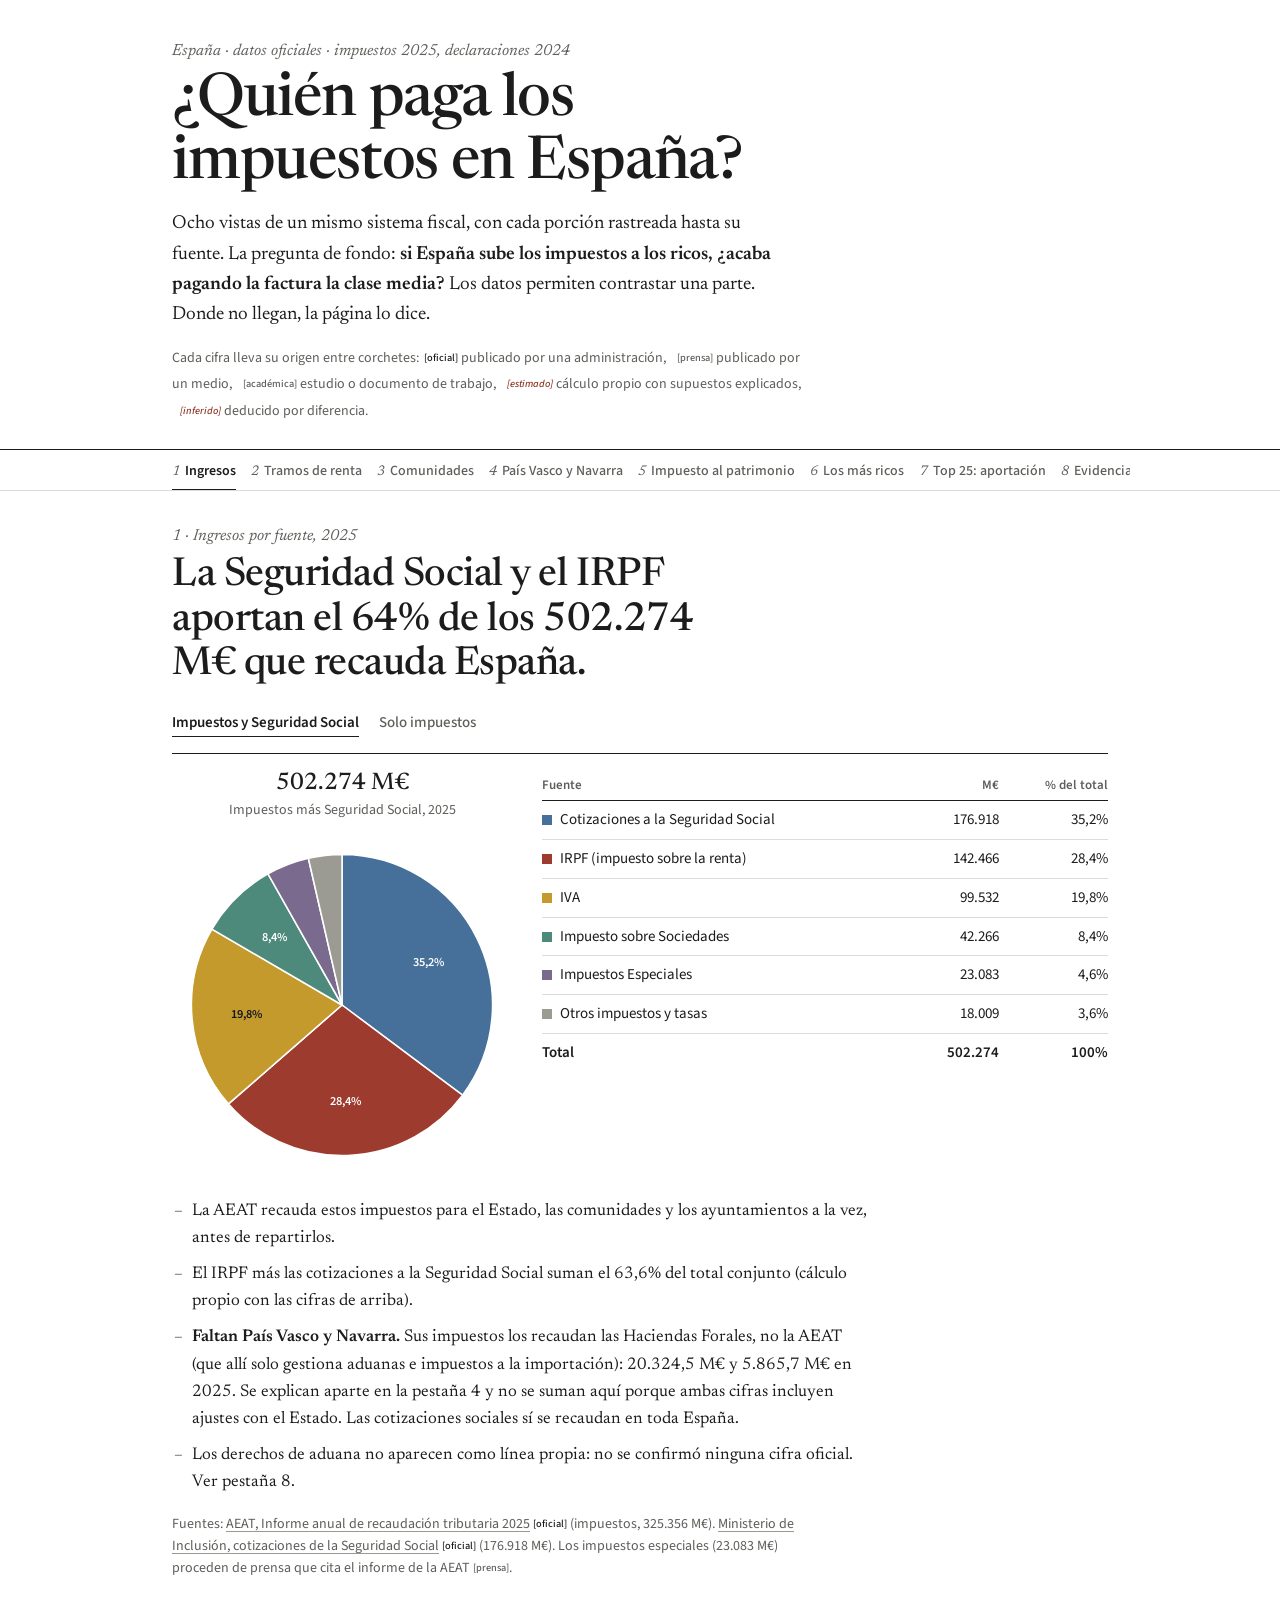
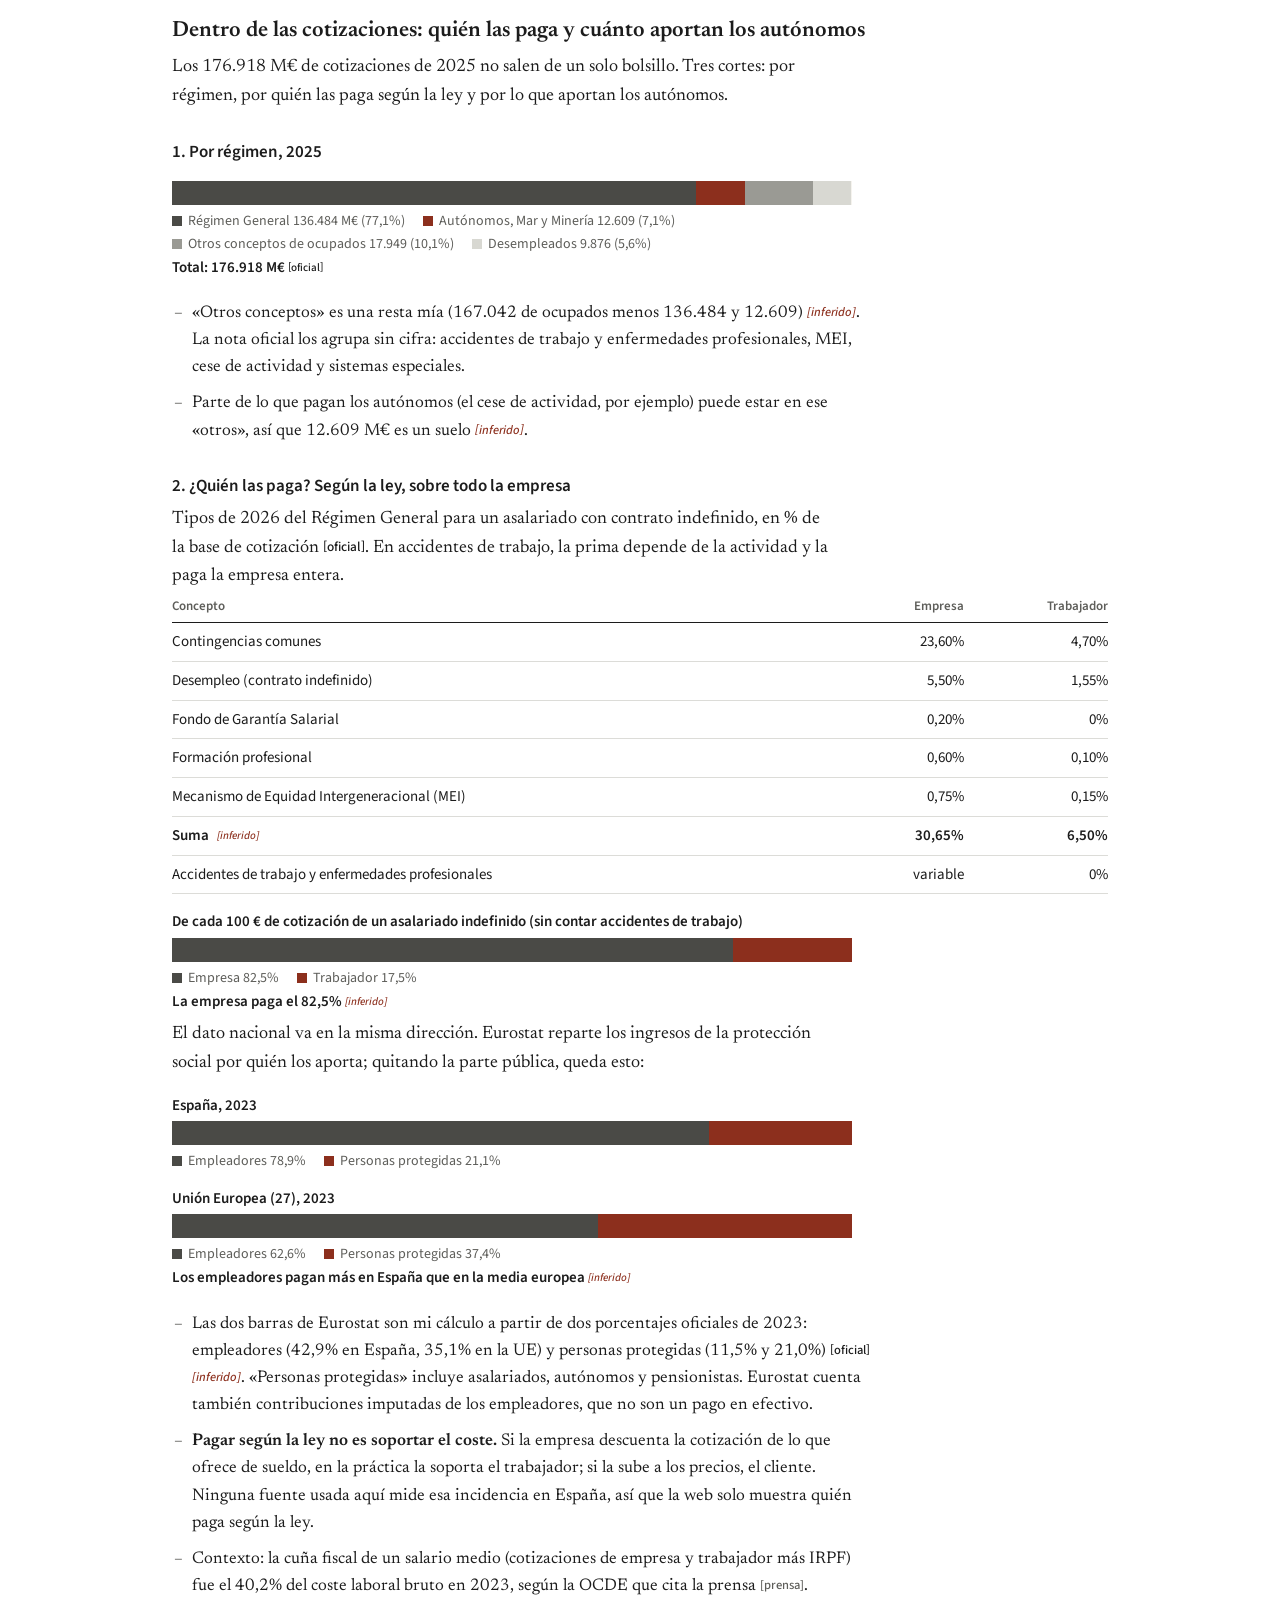
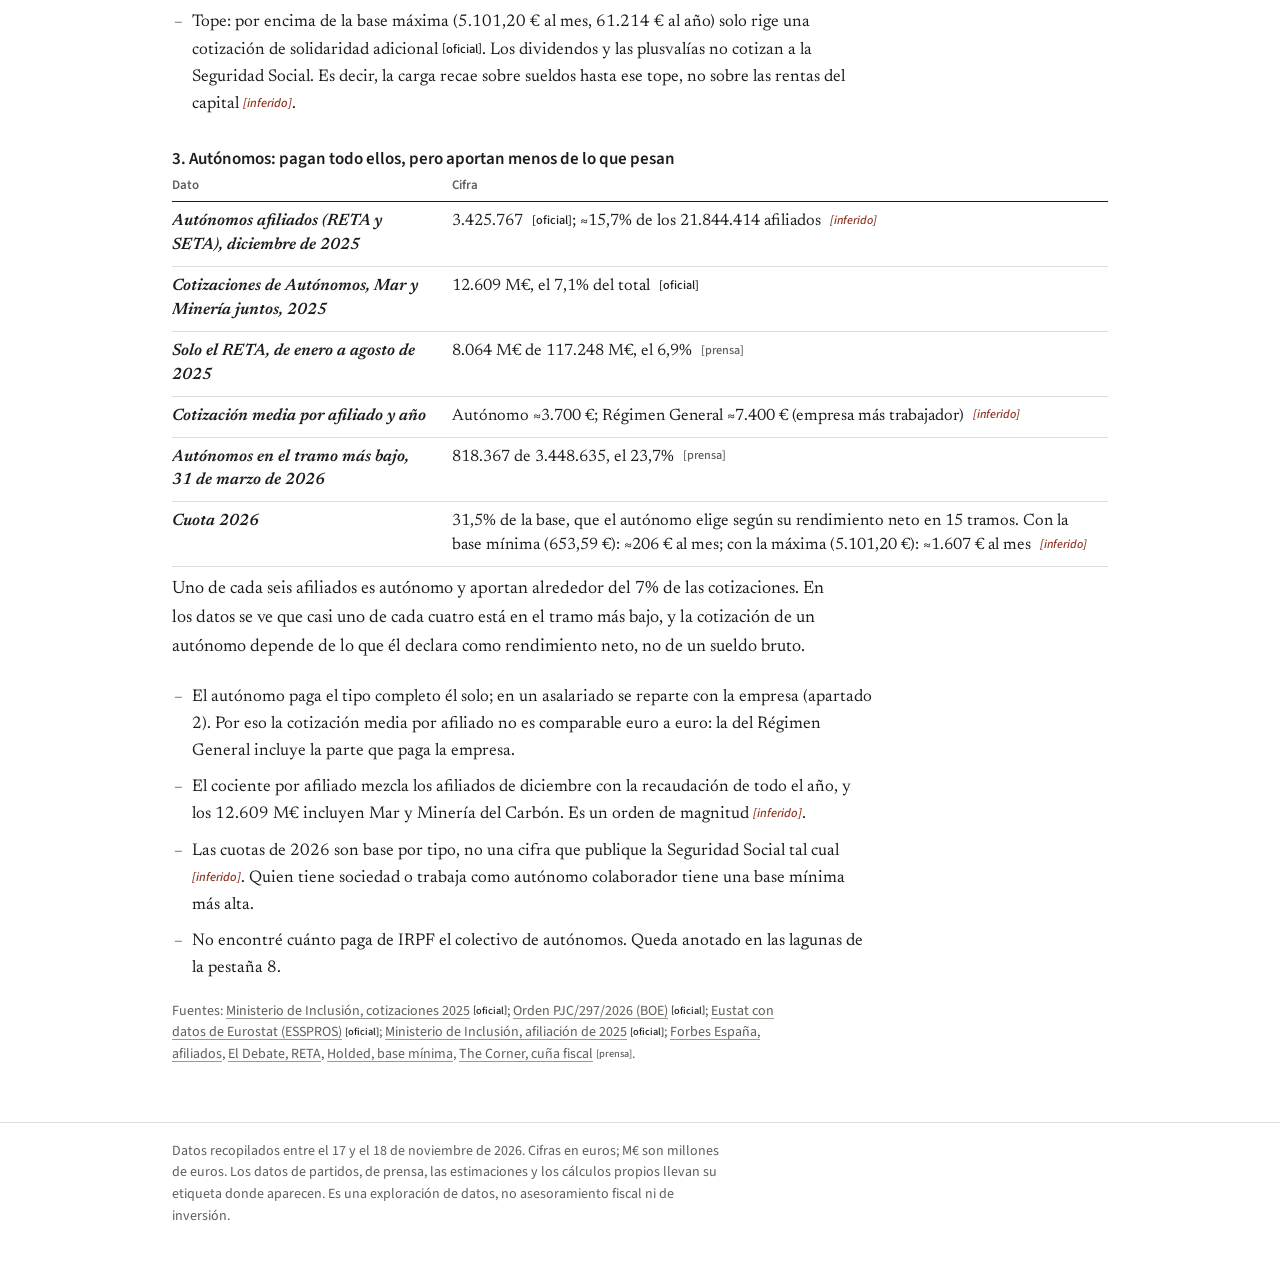
==== commit 16d42eed: "Pestaña 1: bloque sobre quién paga las cotizaciones y qué aportan los autónomos Reparto de los 176.9" ====
--- a/index.html
+++ b/index.html
@@ -39,7 +39,7 @@
 }
 
 * { box-sizing: border-box; }
-html { -webkit-text-size-adjust: 100%; background: #fff; scroll-behavior: smooth; }
+html { -webkit-text-size-adjust: 100%; background: #fff; }
 body { margin: 0; background: #fff; color: var(--ink); font: 400 18px/1.6 var(--serif); font-optical-sizing: auto; }
 a { color: inherit; text-decoration-thickness: 1px; text-underline-offset: 3px; text-decoration-color: #9a9a94; }
 a:hover { color: var(--accent); text-decoration-color: var(--accent); }
@@ -56,27 +56,16 @@
 .taglegend .tag { margin-left: 8px; }
 .taglegend .tag:first-of-type { margin-left: 2px; }
 
-.rail { position: sticky; top: 0; z-index: 10; background: rgba(255,255,255,.94); border-bottom: 1px solid var(--line); }
-@supports (backdrop-filter: blur(8px)) { .rail { background: rgba(255,255,255,.82); backdrop-filter: saturate(1.4) blur(8px); } }
+.rail { position: sticky; top: 0; z-index: 10; background: #fff; border-bottom: 1px solid var(--line); }
 .tablist { display: flex; gap: 0; overflow-x: auto; scrollbar-width: none; padding: 0 22px; max-width: 980px; margin: 0 auto; }
 .tablist::-webkit-scrollbar { display: none; }
-.tab { flex: 0 0 auto; margin-right: 18px; padding: 13px 0 11px; color: var(--muted); font: 500 14px/1.2 var(--sans); text-decoration: none; white-space: nowrap; border-bottom: 2px solid transparent; transition: color .2s, border-color .2s; }
+.tab { flex: 0 0 auto; appearance: none; background: none; border: 0; border-bottom: 2px solid transparent; margin-right: 15px; padding: 13px 0 9px; color: var(--muted); font: 500 14px/1.2 var(--sans); cursor: pointer; white-space: nowrap; }
 .tab .n { font: italic 400 14px var(--serif); margin-right: 5px; color: var(--muted); }
 .tab:hover { color: var(--ink); }
-.tab.on { color: var(--ink); font-weight: 600; border-bottom-color: var(--ink); }
-.progress { position: absolute; left: 0; right: 0; bottom: -1px; height: 2px; pointer-events: none; }
-.progress i { display: block; height: 100%; width: 100%; background: var(--accent); transform: scaleX(0); transform-origin: 0 50%; }
-.hint { display: inline-block; margin-top: 18px; font: 500 14px/1 var(--sans); color: var(--muted); text-decoration: none; }
-.hint span { display: inline-block; margin-left: 6px; animation: nudge 1.8s ease-in-out infinite; }
-@keyframes nudge { 0%, 100% { transform: translateY(0); } 50% { transform: translateY(4px); } }
+.tab[aria-selected="true"] { color: var(--ink); font-weight: 600; border-bottom-color: var(--ink); }
 
 main.wrap { padding-top: 34px; padding-bottom: 56px; }
-/* Capítulos: una sola página larga; cada uno abre con un número grande y una línea gruesa */
-.chapter { position: relative; padding: 64px 0 18px; scroll-margin-top: 44px; }
-.chapter + .chapter { margin-top: 28px; border-top: 1px solid var(--ink); }
-.chapter:first-child { padding-top: 40px; }
-.chnum { display: block; margin: 0 0 4px; font: italic 400 clamp(54px, 11vw, 104px)/.9 var(--serif); letter-spacing: -.03em; color: var(--accent); opacity: .9; }
-.tab-head .eyebrow { font-size: 17px; }
+.panel[hidden] { display: none; }
 .tab-head { margin: 0 0 22px; }
 .tab-head h2 { margin: 6px 0 0; font: 500 clamp(26px, 4.4vw, 40px)/1.12 var(--serif); letter-spacing: -.012em; max-width: 26ch; text-wrap: balance; }
 .sub { margin: 10px 0 0; color: var(--muted); max-width: 64ch; font-size: 17px; }
@@ -193,13 +182,7 @@
 
 footer { padding: 18px 0 44px; color: var(--muted); font: 400 14px/1.55 var(--sans); border-top: 1px solid var(--line); }
 footer p { margin: 0; max-width: 80ch; }
-.js .rv { opacity: 0; transform: translateY(18px); transition: opacity .7s ease, transform .7s cubic-bezier(.2,.7,.2,1); }
-.js .rv.in { opacity: 1; transform: none; }
-@media (prefers-reduced-motion: reduce) {
-  * { transition: none !important; scroll-behavior: auto !important; animation: none !important; }
-  .js .rv { opacity: 1; transform: none; }
-}
-@media print { .rail, .hint { display: none; } .js .rv { opacity: 1; transform: none; } .chapter { break-before: page; } }
+@media (prefers-reduced-motion: reduce) { * { transition: none !important; scroll-behavior: auto !important; } }
 
 .src-cols { columns: 2; column-gap: 30px; margin: 10px 0 0; padding: 0; list-style: none; font: 400 14px/1.5 var(--sans); color: var(--muted); }
 .src-cols li { break-inside: avoid; margin: 0 0 6px; padding-left: 0; }
@@ -243,6 +226,8 @@
 .stackbar .s1, .k1 { background: #4a4a46; }
 .stackbar .s2, .k2 { background: var(--accent); }
 .stackbar .s3, .k3 { background: #d8d8d2; }
+.stackbar .s4, .k4 { background: #9a9a94; }
+.sublead { margin: 30px 0 0; font: 600 17px/1.3 var(--sans); }
 .sb-row .vals { display: flex; flex-wrap: wrap; gap: 4px 18px; margin: 7px 0 0; font: 400 14px/1.35 var(--sans); color: var(--muted); }
 .sb-row .vals b { display: inline-block; width: 10px; height: 10px; margin-right: 6px; vertical-align: -1px; }
 .sb-row .tot { margin: 4px 0 0; font: 600 15px/1.35 var(--sans); }
@@ -255,7 +240,7 @@
   <div class="wrap">
     <p class="eyebrow">España · datos oficiales · impuestos 2025, declaraciones 2024</p>
     <h1>¿Quién paga los impuestos en España?</h1>
-    <p class="lede">Ocho capítulos sobre un mismo sistema fiscal, con cada porción rastreada hasta su fuente. La pregunta de fondo: <strong>si España sube los impuestos a los ricos, ¿acaba pagando la factura la clase media?</strong> Los datos permiten contrastar una parte. Donde no llegan, la página lo dice.</p>
+    <p class="lede">Ocho vistas de un mismo sistema fiscal, con cada porción rastreada hasta su fuente. La pregunta de fondo: <strong>si España sube los impuestos a los ricos, ¿acaba pagando la factura la clase media?</strong> Los datos permiten contrastar una parte. Donde no llegan, la página lo dice.</p>
     <p class="taglegend">Cada cifra lleva su origen entre corchetes:
       <span class="tag t-oficial">oficial</span> publicado por una administración,
       <span class="tag t-prensa">prensa</span> publicado por un medio,
@@ -263,30 +248,28 @@
       <span class="tag t-estimado">estimado</span> cálculo propio con supuestos explicados,
       <span class="tag t-inferido">inferido</span> deducido por diferencia.
     </p>
-    <a class="hint" href="#tab-ingresos">Empieza por los ingresos<span aria-hidden="true">↓</span></a>
   </div>
 </header>
 
-<nav class="rail" aria-label="Capítulos">
-  <div class="tablist">
-    <a class="tab" id="t-ingresos" href="#tab-ingresos" data-tab="ingresos"><span class="n">1</span>Ingresos</a>
-    <a class="tab" id="t-tramos" href="#tab-tramos" data-tab="tramos"><span class="n">2</span>Tramos de renta</a>
-    <a class="tab" id="t-comunidades" href="#tab-comunidades" data-tab="comunidades"><span class="n">3</span>Comunidades</a>
-    <a class="tab" id="t-forales" href="#tab-forales" data-tab="forales"><span class="n">4</span>País Vasco y Navarra</a>
-    <a class="tab" id="t-patrimonio" href="#tab-patrimonio" data-tab="patrimonio"><span class="n">5</span>Impuesto al patrimonio</a>
-    <a class="tab" id="t-ricos" href="#tab-ricos" data-tab="ricos"><span class="n">6</span>Los más ricos</a>
-    <a class="tab" id="t-aportacion" href="#tab-aportacion" data-tab="aportacion"><span class="n">7</span>Top 25: aportación</a>
-    <a class="tab" id="t-evidencia" href="#tab-evidencia" data-tab="evidencia"><span class="n">8</span>Evidencia y fuentes</a>
-  </div>
-  <div class="progress" aria-hidden="true"><i></i></div>
+<nav class="rail" aria-label="Vistas">
+  <div class="tablist" role="tablist">
+    <button class="tab" role="tab" id="t-ingresos" aria-controls="tab-ingresos" data-tab="ingresos"><span class="n">1</span>Ingresos</button>
+    <button class="tab" role="tab" id="t-tramos" aria-controls="tab-tramos" data-tab="tramos"><span class="n">2</span>Tramos de renta</button>
+    <button class="tab" role="tab" id="t-comunidades" aria-controls="tab-comunidades" data-tab="comunidades"><span class="n">3</span>Comunidades</button>
+    <button class="tab" role="tab" id="t-forales" aria-controls="tab-forales" data-tab="forales"><span class="n">4</span>País Vasco y Navarra</button>
+    <button class="tab" role="tab" id="t-patrimonio" aria-controls="tab-patrimonio" data-tab="patrimonio"><span class="n">5</span>Impuesto al patrimonio</button>
+    <button class="tab" role="tab" id="t-ricos" aria-controls="tab-ricos" data-tab="ricos"><span class="n">6</span>Los más ricos</button>
+    <button class="tab" role="tab" id="t-aportacion" aria-controls="tab-aportacion" data-tab="aportacion"><span class="n">7</span>Top 25: aportación</button>
+    <button class="tab" role="tab" id="t-evidencia" aria-controls="tab-evidencia" data-tab="evidencia"><span class="n">8</span>Evidencia y fuentes</button>
+  </div>
 </nav>
 
 <main class="wrap">
 
 <!-- 1. Ingresos ------------------------------------------------------------ -->
-<section class="panel chapter" id="tab-ingresos">
+<section class="panel" id="tab-ingresos" role="tabpanel" aria-labelledby="t-ingresos" hidden>
   <div class="tab-head">
-    <p class="eyebrow"><span class="chnum" aria-hidden="true">01</span>Ingresos por fuente, 2025</p>
+    <p class="eyebrow">1 · Ingresos por fuente, 2025</p>
     <h2 id="rev-finding"></h2>
   </div>
   <div class="controls">
@@ -299,16 +282,97 @@
   <ul class="notes">
     <li>La AEAT recauda estos impuestos para el Estado, las comunidades y los ayuntamientos a la vez, antes de repartirlos.</li>
     <li>El IRPF más las cotizaciones a la Seguridad Social suman el 63,6% del total conjunto (cálculo propio con las cifras de arriba).</li>
-    <li><strong>Faltan País Vasco y Navarra.</strong> Sus impuestos los recaudan las Haciendas Forales, no la AEAT (que allí solo gestiona aduanas e impuestos a la importación): 20.324,5 M€ y 5.865,7 M€ en 2025. Se explican aparte en el capítulo 4 y no se suman aquí porque ambas cifras incluyen ajustes con el Estado. Las cotizaciones sociales sí se recaudan en toda España.</li>
-    <li>Los derechos de aduana no aparecen como línea propia: no se confirmó ninguna cifra oficial. Ver capítulo 8.</li>
+    <li><strong>Faltan País Vasco y Navarra.</strong> Sus impuestos los recaudan las Haciendas Forales, no la AEAT (que allí solo gestiona aduanas e impuestos a la importación): 20.324,5 M€ y 5.865,7 M€ en 2025. Se explican aparte en la pestaña 4 y no se suman aquí porque ambas cifras incluyen ajustes con el Estado. Las cotizaciones sociales sí se recaudan en toda España.</li>
+    <li>Los derechos de aduana no aparecen como línea propia: no se confirmó ninguna cifra oficial. Ver pestaña 8.</li>
   </ul>
   <p class="src">Fuentes: <a href="https://sede.agenciatributaria.gob.es/Sede/estadisticas/recaudacion-tributaria/informe-anual/ejercicio-2025/resumen.html">AEAT, Informe anual de recaudación tributaria 2025</a> <span class="tag t-oficial">oficial</span> (impuestos, 325.356 M€). <a href="https://www.lamoncloa.gob.es/serviciosdeprensa/notasprensa/inclusion/Paginas/2026/310326-seguridad-social-deficit-pib.aspx">Ministerio de Inclusión, cotizaciones de la Seguridad Social</a> <span class="tag t-oficial">oficial</span> (176.918 M€). Los impuestos especiales (23.083 M€) proceden de prensa que cita el informe de la AEAT <span class="tag t-prensa">prensa</span>.</p>
+
+  <div id="cotiz-detalle" style="margin-top:38px">
+  <h3 class="lead">Dentro de las cotizaciones: quién las paga y cuánto aportan los autónomos</h3>
+  <p class="prose">Los 176.918 M€ de cotizaciones de 2025 no salen de un solo bolsillo. Tres cortes: por régimen, por quién las paga según la ley y por lo que aportan los autónomos.</p>
+
+  <h4 class="sublead">1. Por régimen, 2025</h4>
+  <div class="sb-row">
+    <div class="stackbar" role="img" aria-label="Reparto de las cotizaciones de 2025 en millones de euros: Régimen General 136.484, autónomos, Mar y Minería 12.609, otros conceptos 17.949, desempleados 9.876"><i class="s1" style="--w:77.1%"></i><i class="s2" style="--w:7.1%"></i><i class="s4" style="--w:10.1%"></i><i class="s3" style="--w:5.6%"></i></div>
+    <p class="vals"><span><b class="k1"></b>Régimen General 136.484 M€ (77,1%)</span><span><b class="k2"></b>Autónomos, Mar y Minería 12.609 (7,1%)</span><span><b class="k4"></b>Otros conceptos de ocupados 17.949 (10,1%)</span><span><b class="k3"></b>Desempleados 9.876 (5,6%)</span></p>
+    <p class="tot">Total: 176.918 M€ <span class="tag t-oficial">oficial</span></p>
+  </div>
+  <ul class="notes">
+    <li>«Otros conceptos» es una resta mía (167.042 de ocupados menos 136.484 y 12.609) <span class="tag t-inferido">inferido</span>. La nota oficial los agrupa sin cifra: accidentes de trabajo y enfermedades profesionales, MEI, cese de actividad y sistemas especiales.</li>
+    <li>Parte de lo que pagan los autónomos (el cese de actividad, por ejemplo) puede estar en ese «otros», así que 12.609 M€ es un suelo <span class="tag t-inferido">inferido</span>.</li>
+  </ul>
+
+  <h4 class="sublead">2. ¿Quién las paga? Según la ley, sobre todo la empresa</h4>
+  <p class="prose">Tipos de 2026 del Régimen General para un asalariado con contrato indefinido, en % de la base de cotización <span class="tag t-oficial">oficial</span>. En accidentes de trabajo, la prima depende de la actividad y la paga la empresa entera.</p>
+  <div class="tbl-wrap">
+    <table class="legend">
+      <thead><tr><th>Concepto</th><th class="num">Empresa</th><th class="num">Trabajador</th></tr></thead>
+      <tbody>
+        <tr><td>Contingencias comunes</td><td class="num">23,60%</td><td class="num">4,70%</td></tr>
+        <tr><td>Desempleo (contrato indefinido)</td><td class="num">5,50%</td><td class="num">1,55%</td></tr>
+        <tr><td>Fondo de Garantía Salarial</td><td class="num">0,20%</td><td class="num">0%</td></tr>
+        <tr><td>Formación profesional</td><td class="num">0,60%</td><td class="num">0,10%</td></tr>
+        <tr><td>Mecanismo de Equidad Intergeneracional (MEI)</td><td class="num">0,75%</td><td class="num">0,15%</td></tr>
+        <tr><td><strong>Suma</strong> <span class="tag t-inferido">inferido</span></td><td class="num"><strong>30,65%</strong></td><td class="num"><strong>6,50%</strong></td></tr>
+        <tr><td>Accidentes de trabajo y enfermedades profesionales</td><td class="num">variable</td><td class="num">0%</td></tr>
+      </tbody>
+    </table>
+  </div>
+  <div class="sb-row">
+    <p class="cap">De cada 100 € de cotización de un asalariado indefinido (sin contar accidentes de trabajo)</p>
+    <div class="stackbar" role="img" aria-label="De cada 100 euros de cotización de un asalariado indefinido, la empresa paga 82,5 y el trabajador 17,5"><i class="s1" style="--w:82.5%"></i><i class="s2" style="--w:17.5%"></i></div>
+    <p class="vals"><span><b class="k1"></b>Empresa 82,5%</span><span><b class="k2"></b>Trabajador 17,5%</span></p>
+    <p class="tot">La empresa paga el 82,5% <span class="tag t-inferido">inferido</span></p>
+  </div>
+  <p class="prose">El dato nacional va en la misma dirección. Eurostat reparte los ingresos de la protección social por quién los aporta; quitando la parte pública, queda esto:</p>
+  <div class="sb-row">
+    <p class="cap">España, 2023</p>
+    <div class="stackbar" role="img" aria-label="España 2023: los empleadores aportan el 78,9% de las cotizaciones y las personas protegidas el 21,1%"><i class="s1" style="--w:78.9%"></i><i class="s2" style="--w:21.1%"></i></div>
+    <p class="vals"><span><b class="k1"></b>Empleadores 78,9%</span><span><b class="k2"></b>Personas protegidas 21,1%</span></p>
+  </div>
+  <div class="sb-row">
+    <p class="cap">Unión Europea (27), 2023</p>
+    <div class="stackbar" role="img" aria-label="UE-27 2023: los empleadores aportan el 62,6% de las cotizaciones y las personas protegidas el 37,4%"><i class="s1" style="--w:62.6%"></i><i class="s2" style="--w:37.4%"></i></div>
+    <p class="vals"><span><b class="k1"></b>Empleadores 62,6%</span><span><b class="k2"></b>Personas protegidas 37,4%</span></p>
+    <p class="tot">Los empleadores pagan más en España que en la media europea <span class="tag t-inferido">inferido</span></p>
+  </div>
+  <ul class="notes">
+    <li>Las dos barras de Eurostat son mi cálculo a partir de dos porcentajes oficiales de 2023: empleadores (42,9% en España, 35,1% en la UE) y personas protegidas (11,5% y 21,0%) <span class="tag t-oficial">oficial</span> <span class="tag t-inferido">inferido</span>. «Personas protegidas» incluye asalariados, autónomos y pensionistas. Eurostat cuenta también contribuciones imputadas de los empleadores, que no son un pago en efectivo.</li>
+    <li><strong>Pagar según la ley no es soportar el coste.</strong> Si la empresa descuenta la cotización de lo que ofrece de sueldo, en la práctica la soporta el trabajador; si la sube a los precios, el cliente. Ninguna fuente usada aquí mide esa incidencia en España, así que la web solo muestra quién paga según la ley.</li>
+    <li>Contexto: la cuña fiscal de un salario medio (cotizaciones de empresa y trabajador más IRPF) fue el 40,2% del coste laboral bruto en 2023, según la OCDE que cita la prensa <span class="tag t-prensa">prensa</span>.</li>
+    <li>Tope: por encima de la base máxima (5.101,20 € al mes, 61.214 € al año) solo rige una cotización de solidaridad adicional <span class="tag t-oficial">oficial</span>. Los dividendos y las plusvalías no cotizan a la Seguridad Social. Es decir, la carga recae sobre sueldos hasta ese tope, no sobre las rentas del capital <span class="tag t-inferido">inferido</span>.</li>
+  </ul>
+
+  <h4 class="sublead">3. Autónomos: pagan todo ellos, pero aportan menos de lo que pesan</h4>
+  <div class="tbl-wrap">
+    <table class="plain verdict">
+      <thead><tr><th>Dato</th><th>Cifra</th></tr></thead>
+      <tbody>
+        <tr><td><strong>Autónomos afiliados (RETA y SETA), diciembre de 2025</strong></td><td>3.425.767 <span class="tag t-oficial">oficial</span>; ≈15,7% de los 21.844.414 afiliados <span class="tag t-inferido">inferido</span></td></tr>
+        <tr><td><strong>Cotizaciones de Autónomos, Mar y Minería juntos, 2025</strong></td><td>12.609 M€, el 7,1% del total <span class="tag t-oficial">oficial</span></td></tr>
+        <tr><td><strong>Solo el RETA, de enero a agosto de 2025</strong></td><td>8.064 M€ de 117.248 M€, el 6,9% <span class="tag t-prensa">prensa</span></td></tr>
+        <tr><td><strong>Cotización media por afiliado y año</strong></td><td>Autónomo ≈3.700 €; Régimen General ≈7.400 € (empresa más trabajador) <span class="tag t-inferido">inferido</span></td></tr>
+        <tr><td><strong>Autónomos en el tramo más bajo, 31 de marzo de 2026</strong></td><td>818.367 de 3.448.635, el 23,7% <span class="tag t-prensa">prensa</span></td></tr>
+        <tr><td><strong>Cuota 2026</strong></td><td>31,5% de la base, que el autónomo elige según su rendimiento neto en 15 tramos. Con la base mínima (653,59 €): ≈206 € al mes; con la máxima (5.101,20 €): ≈1.607 € al mes <span class="tag t-inferido">inferido</span></td></tr>
+      </tbody>
+    </table>
+  </div>
+  <p class="prose">Uno de cada seis afiliados es autónomo y aportan alrededor del 7% de las cotizaciones. En los datos se ve que casi uno de cada cuatro está en el tramo más bajo, y la cotización de un autónomo depende de lo que él declara como rendimiento neto, no de un sueldo bruto.</p>
+  <ul class="notes">
+    <li>El autónomo paga el tipo completo él solo; en un asalariado se reparte con la empresa (apartado 2). Por eso la cotización media por afiliado no es comparable euro a euro: la del Régimen General incluye la parte que paga la empresa.</li>
+    <li>El cociente por afiliado mezcla los afiliados de diciembre con la recaudación de todo el año, y los 12.609 M€ incluyen Mar y Minería del Carbón. Es un orden de magnitud <span class="tag t-inferido">inferido</span>.</li>
+    <li>Las cuotas de 2026 son base por tipo, no una cifra que publique la Seguridad Social tal cual <span class="tag t-inferido">inferido</span>. Quien tiene sociedad o trabaja como autónomo colaborador tiene una base mínima más alta.</li>
+    <li>No encontré cuánto paga de IRPF el colectivo de autónomos. Queda anotado en las lagunas de la pestaña 8.</li>
+  </ul>
+  <p class="src">Fuentes: <a href="https://www.inclusion.gob.es/en/w/el-deficit-de-la-seguridad-social-se-reduce-al-0-4-del-pib-su-nivel-mas-bajo-desde-2011-gracias-al-incremento-de-los-ingresos-por-cotizaciones-sociales">Ministerio de Inclusión, cotizaciones 2025</a> <span class="tag t-oficial">oficial</span>; <a href="https://www.boe.es/boe/dias/2026/03/31/pdfs/BOE-A-2026-7296.pdf">Orden PJC/297/2026 (BOE)</a> <span class="tag t-oficial">oficial</span>; <a href="https://en.eustat.eus/elementos/ele0003500/social-protection-income-indicators-by-country-horizontal-/tbl0003525_i.html">Eustat con datos de Eurostat (ESSPROS)</a> <span class="tag t-oficial">oficial</span>; <a href="https://www.inclusion.gob.es/w/la-seguridad-social-suma-en-2025-medio-mill%C3%B3n-de-afiliados-por-cuarto-a%C3%B1o-consecutivo-y-se-acerca-a-los-21-9-millones-de-ocupados">Ministerio de Inclusión, afiliación de 2025</a> <span class="tag t-oficial">oficial</span>; <a href="https://forbes.es/?p=852671">Forbes España, afiliados</a>, <a href="https://www.eldebate.com/economia/20251015/mei-crece-325-recaudacion-autonomos-baja-01_344273.html">El Debate, RETA</a>, <a href="https://www.holded.com/es/blog/autonomos-cotizan-base-minima">Holded, base mínima</a>, <a href="https://thecorner.eu/news-spain/spain-economy/spain-the-tax-burden-on-employment-continues-to-rise-and-now-stands-at-40-2-5-4-points-above-the-oecd-average/114294/">The Corner, cuña fiscal</a> <span class="tag t-prensa">prensa</span>.</p>
+</div>
+
 </section>
 
 <!-- 2. Tramos -------------------------------------------------------------- -->
-<section class="panel chapter" id="tab-tramos">
+<section class="panel" id="tab-tramos" role="tabpanel" aria-labelledby="t-tramos" hidden>
   <div class="tab-head">
-    <p class="eyebrow"><span class="chnum" aria-hidden="true">02</span>IRPF por tramos de renta</p>
+    <p class="eyebrow">2 · IRPF por tramos de renta</p>
     <h2>El IRPF está concentrado: el 10% de mayor renta paga el 54%.</h2>
     <p class="sub">Los tramos son la renta anual total. No se pudo obtener la tabla nacional de cuota pagada por tramo, así que el segundo gráfico muestra la base liquidable a nivel nacional, o la cuota realmente pagada en Madrid, la mayor comunidad.</p>
   </div>
@@ -323,7 +387,7 @@
   <div class="card"><div class="tbl-wrap" id="br-table"></div></div>
   <div class="card"><div class="split" id="ief-card"></div></div>
   <ul class="notes">
-    <li>«Declarantes» son las personas que presentan declaración del IRPF, no toda la población. La estadística cubre solo el territorio de régimen común; País Vasco y Navarra tienen su propio sistema (para Navarra hay una tabla por tramos en el capítulo 4; para el País Vasco no hay tabla consolidada).</li>
+    <li>«Declarantes» son las personas que presentan declaración del IRPF, no toda la población. La estadística cubre solo el territorio de régimen común; País Vasco y Navarra tienen su propio sistema (para Navarra hay una tabla por tramos en la pestaña 4; para el País Vasco no hay tabla consolidada).</li>
     <li>La tabla de Madrid oculta dos celdas (menos de 6.000 € y más de 601.000 €) por secreto estadístico. La porción gris es lo que falta hasta el 100% tras los tramos publicados, así que contiene ambas.</li>
     <li>Los declarantes de Madrid con más de 60.000 € son el 11,5% del total y pagan al menos el 44,7% de su IRPF, sin contar el tramo superior, que no se publica.</li>
     <li>La cifra del decil superior es el titular de un documento de trabajo del Instituto de Estudios Fiscales (Ministerio de Hacienda). No se revisó la tabla completa por deciles.</li>
@@ -332,9 +396,9 @@
 </section>
 
 <!-- 3. Comunidades --------------------------------------------------------- -->
-<section class="panel chapter" id="tab-comunidades">
+<section class="panel" id="tab-comunidades" role="tabpanel" aria-labelledby="t-comunidades" hidden>
   <div class="tab-head">
-    <p class="eyebrow"><span class="chnum" aria-hidden="true">03</span>Comunidades autónomas, 2024</p>
+    <p class="eyebrow">3 · Comunidades autónomas, 2024</p>
     <h2 id="rg-finding"></h2>
     <p class="sub">Dos gráficos con los mismos datos. Izquierda: qué parte del impuesto recauda cada comunidad. Derecha: los mismos números divididos por habitantes, así que cada porción son euros por persona. Toca una porción o una fila para compararlas.</p>
   </div>
@@ -349,20 +413,20 @@
   <ul class="notes">
     <li>La medida es la «capacidad tributaria» de cada comunidad en la liquidación de 2024 del sistema de financiación: lo que rendiría su parte de los impuestos cedidos con reglas comunes. No es el total de impuestos pagados.</li>
     <li>El gráfico por habitante no tiene un total con sentido, porque suma ratios. Compara porción con porción o lee el índice de la tabla.</li>
-    <li>La vista oficial deja fuera País Vasco y Navarra (sistema fiscal propio, 2,93 M de habitantes), Ceuta y Melilla; en conjunto son el 6,3% de la población de España. La vista con estimación añade País Vasco y Navarra con un cálculo propio, cuyo método está en el capítulo 4, y que lleva un margen de ±10%. El índice usa siempre como base la media de las 15 comunidades oficiales.</li>
+    <li>La vista oficial deja fuera País Vasco y Navarra (sistema fiscal propio, 2,93 M de habitantes), Ceuta y Melilla; en conjunto son el 6,3% de la población de España. La vista con estimación añade País Vasco y Navarra con un cálculo propio, cuyo método está en la pestaña 4, y que lleva un margen de ±10%. El índice usa siempre como base la media de las 15 comunidades oficiales.</li>
     <li>Canarias aparece, pero su impuesto indirecto propio y su régimen especial dificultan la comparación.</li>
     <li>¿Por qué no la recaudación de la AEAT por comunidad? La AEAT atribuye lo recaudado al domicilio fiscal del contribuyente, lo que infla a Madrid, donde tienen sede muchas grandes empresas. La prensa sitúa a Madrid en torno al 44% de lo recaudado por la AEAT (2023: 44,34%): un efecto del domicilio, no una medida de actividad.</li>
     <li>Los ingresos son de 2024 y la población es del 1 de enero de 2025, un año posterior.</li>
   </ul>
-  <p class="src">Fuentes: liquidación de 2024 del Ministerio de Hacienda, tabulada en <a href="https://documentos.fedea.net/pubs/eee/2026/eee2026-24.pdf">Fedea, eee2026-24, tabla 1</a> <span class="tag t-oficial">oficial</span>. Población: <a href="https://www.ine.es/prodyser/espa_cifras/21_ANEXO.pdf">INE, España en cifras</a>. Efecto del domicilio: <a href="https://sede.agenciatributaria.gob.es/static_files/AEAT/Estudios/Estadisticas/Informes_Estadisticos/Informes_mensuales_recaudacion_tributaria/2025/IMR_25_12_va_es.pdf">AEAT, informe mensual de diciembre de 2025</a>. Estimaciones de País Vasco y Navarra: cálculo propio a partir de las cifras del capítulo 4 <span class="tag t-estimado">estimado</span>.</p>
+  <p class="src">Fuentes: liquidación de 2024 del Ministerio de Hacienda, tabulada en <a href="https://documentos.fedea.net/pubs/eee/2026/eee2026-24.pdf">Fedea, eee2026-24, tabla 1</a> <span class="tag t-oficial">oficial</span>. Población: <a href="https://www.ine.es/prodyser/espa_cifras/21_ANEXO.pdf">INE, España en cifras</a>. Efecto del domicilio: <a href="https://sede.agenciatributaria.gob.es/static_files/AEAT/Estudios/Estadisticas/Informes_Estadisticos/Informes_mensuales_recaudacion_tributaria/2025/IMR_25_12_va_es.pdf">AEAT, informe mensual de diciembre de 2025</a>. Estimaciones de País Vasco y Navarra: cálculo propio a partir de las cifras de la pestaña 4 <span class="tag t-estimado">estimado</span>.</p>
 </section>
 
 <!-- 4. Territorios forales ------------------------------------------------- -->
-<section class="panel chapter" id="tab-forales">
+<section class="panel" id="tab-forales" role="tabpanel" aria-labelledby="t-forales" hidden>
   <div class="tab-head">
-    <p class="eyebrow"><span class="chnum" aria-hidden="true">04</span>País Vasco y Navarra, 2025</p>
+    <p class="eyebrow">4 · País Vasco y Navarra, 2025</p>
     <h2>Sí contribuyen, pero por otra vía. Cuánto, es lo que se discute.</h2>
-    <p class="sub">No salen en los capítulos 1 a 3 porque sus impuestos no los recauda la AEAT ni entran en el sistema de financiación de régimen común: los recaudan las tres Diputaciones Forales vascas y la Hacienda Foral de Navarra. Después pagan al Estado un <strong>cupo</strong> (País Vasco) o una <strong>aportación</strong> (Navarra) por las competencias que el Estado conserva, como Defensa, Exteriores o la deuda estatal. La AEAT solo gestiona allí aduanas e impuestos a la importación.</p>
+    <p class="sub">No salen en las pestañas 1 a 3 porque sus impuestos no los recauda la AEAT ni entran en el sistema de financiación de régimen común: los recaudan las tres Diputaciones Forales vascas y la Hacienda Foral de Navarra. Después pagan al Estado un <strong>cupo</strong> (País Vasco) o una <strong>aportación</strong> (Navarra) por las competencias que el Estado conserva, como Defensa, Exteriores o la deuda estatal. La AEAT solo gestiona allí aduanas e impuestos a la importación.</p>
   </div>
   <div class="controls">
     <div class="seg" role="group" aria-label="Territorio foral">
@@ -425,9 +489,9 @@
 </section>
 
 <!-- 5. Impuesto al patrimonio ---------------------------------------------- -->
-<section class="panel chapter" id="tab-patrimonio">
+<section class="panel" id="tab-patrimonio" role="tabpanel" aria-labelledby="t-patrimonio" hidden>
   <div class="tab-head">
-    <p class="eyebrow"><span class="chnum" aria-hidden="true">05</span>Medida redistributiva: un impuesto al patrimonio</p>
+    <p class="eyebrow">5 · Medida redistributiva: un impuesto al patrimonio</p>
     <h2>Qué añade al total un impuesto del 2% al patrimonio, y qué cambia si la base se encoge.</h2>
     <p class="sub">Ada Colau y el Frente Amplio proponen un 2% sobre el patrimonio neto por encima de 1 M€ y un 3% por encima de 50 M€. El partido calcula 10.000 M€ al año de 231.000 contribuyentes. <span class="tag t-partido">cifra del partido</span> No se encontró ninguna valoración de AIReF ni de Hacienda. Todo lo que sigue es aritmética sobre supuestos declarados, no una previsión.</p>
   </div>
@@ -436,7 +500,7 @@
     <div>
       <div class="ctl-row"><label for="erosion">Parte de lo recaudado, según el partido, que nunca llega</label><output id="erosion-out" for="erosion">0%</output></div>
       <input type="range" id="erosion" min="0" max="100" step="5" value="0">
-      <p class="sub">Elusión, cambios de residencia, cambios de valoración. Los estudios del capítulo 8 muestran que la base reacciona, pero no dan una cifra para esta propuesta: elige tú una.</p>
+      <p class="sub">Elusión, cambios de residencia, cambios de valoración. Los estudios de la pestaña 8 muestran que la base reacciona, pero no dan una cifra para esta propuesta: elige tú una.</p>
       <div class="presets" id="presets" role="group" aria-label="Valores predefinidos">
         <button type="button" data-e="0" aria-pressed="true">Cifra del partido (0%)</button>
         <button type="button" data-e="25" aria-pressed="false">25%</button>
@@ -471,17 +535,17 @@
     <li>«Por declarante» divide entre los 24,6 M de declarantes del IRPF de 2024 (régimen común) y el «%» entre los 142.466 M€ de IRPF de la AEAT de 2025. Los años y los territorios difieren: léelo como un orden de magnitud, no como una factura.</li>
     <li>El ITSGF estatal recaudó 623 M€ en 2023, el 89% desde Madrid. En 2024 se hundió cuando Madrid y Andalucía reactivaron el Patrimonio autonómico, que se deduce de aquel. La cuota del Patrimonio subió un 11,8% ese mismo año; las dos cifras vienen de publicaciones distintas, así que compáralas con cautela.</li>
     <li>Reparto de la riqueza de los hogares según el Banco de España, 3T 2025: el 10% superior tiene el 53% y el 50% inferior el 9%. El 40% intermedio es el resto.</li>
-    <li>Este capítulo no incluye País Vasco ni Navarra, donde el Patrimonio es un impuesto foral. En Navarra (campaña de 2023) hubo 7.180 declarantes y 41,6 M€ <span class="tag t-prensa">prensa</span> que cita a la Hacienda Foral. En el País Vasco, Patrimonio y Sucesiones no se publican por separado: una estimación propia los sitúa en 250–400 M€ (1,2–2,0% de la recaudación foral) <span class="tag t-estimado">estimado</span>, extrapolando que en Gipuzkoa ambos suman menos del 2%.</li>
+    <li>Esta pestaña no incluye País Vasco ni Navarra, donde el Patrimonio es un impuesto foral. En Navarra (campaña de 2023) hubo 7.180 declarantes y 41,6 M€ <span class="tag t-prensa">prensa</span> que cita a la Hacienda Foral. En el País Vasco, Patrimonio y Sucesiones no se publican por separado: una estimación propia los sitúa en 250–400 M€ (1,2–2,0% de la recaudación foral) <span class="tag t-estimado">estimado</span>, extrapolando que en Gipuzkoa ambos suman menos del 2%.</li>
   </ul>
   <p class="src">Fuentes: términos y cifras de la propuesta, de prensa (<a href="https://es.ara.cat/politica/nuevo-impuesto-propone-ada-colau-alto-pagan-ricos_1_5903002.html">Ara</a>, <a href="https://www.eldiario.es/1_d0204f">elDiario.es</a>, <a href="https://www.moncloa.com/2026/11/06/tasa-ritz-colau-3462221/">Moncloa.com</a>, un medio digital) <span class="tag t-prensa">prensa</span>. <a href="https://sede.agenciatributaria.gob.es/Sede/estadisticas/sites/patrimonio/2024/jrubik51212750ec835e99533949433231abd3637d68ee.html">AEAT, Estadística del Patrimonio 2024</a>. <a href="https://www.lamoncloa.gob.es/serviciosdeprensa/notasprensa/hacienda/paginas/2023/200923-impuesto-solidaridad-grandes-fortunas.aspx">Hacienda, nota sobre el ITSGF 2023</a>. <a href="https://www.bde.es/wbe/es/noticias-eventos/podcast/como-se-distribuye-la-riqueza-entre-los-hogares.html">Banco de España</a>; <a href="https://repositorio.bde.es/bitstream/123456789/36572/1/do2413.pdf">Documento Ocasional 2413</a> para 2022.</p>
 </section>
 
 <!-- 6. Los más ricos ------------------------------------------------------- -->
-<section class="panel chapter" id="tab-ricos">
+<section class="panel" id="tab-ricos" role="tabpanel" aria-labelledby="t-ricos" hidden>
   <div class="tab-head">
-    <p class="eyebrow"><span class="chnum" aria-hidden="true">06</span>Los más ricos y el IRPF</p>
+    <p class="eyebrow">6 · Los más ricos y el IRPF</p>
     <h2>Los más ricos no pagan «casi nada» de IRPF, pero pagan menos que quienes están justo debajo.</h2>
-    <p class="sub">Tres sospechas habituales: que piden préstamos en vez de vender, que usan sociedades y entidades en el extranjero, que usan SICAV. Aquí van las cifras que he encontrado, rumor por rumor, y a partir de qué cantidad empiezan a servir esas vías. De los más ricos de verdad (el 0,01% superior) hay muy pocos datos publicados en España; donde faltan, el capítulo lo dice.</p>
+    <p class="sub">Tres sospechas habituales: que piden préstamos en vez de vender, que usan sociedades y entidades en el extranjero, que usan SICAV. Aquí van las cifras que he encontrado, rumor por rumor, y a partir de qué cantidad empiezan a servir esas vías. De los más ricos de verdad (el 0,01% superior) hay muy pocos datos publicados en España; donde faltan, la pestaña lo dice.</p>
   </div>
 
   <h3 class="lead">Veredicto</h3>
@@ -667,7 +731,7 @@
   </div>
 
   <h3 class="lead">Qué significa para la pregunta de fondo</h3>
-  <p class="prose">Hay evidencia de que el tipo efectivo del IRPF baja en la cúspide y de que existen vías legales de aplazamiento. Pero la cúspide es pequeña: 18.829 declarantes con más de 601.000 € en 2024, el 0,08% de los declarantes <span class="tag t-oficial">oficial</span>. Ningún estudio de los que he encontrado muestra que lo que se escapa por arriba acabe repuesto por la clase media. Esa cadena sigue «sin contrastar» en el capítulo 8.</p>
+  <p class="prose">Hay evidencia de que el tipo efectivo del IRPF baja en la cúspide y de que existen vías legales de aplazamiento. Pero la cúspide es pequeña: 18.829 declarantes con más de 601.000 € en 2024, el 0,08% de los declarantes <span class="tag t-oficial">oficial</span>. Ningún estudio de los que he encontrado muestra que lo que se escapa por arriba acabe repuesto por la clase media. Esa cadena sigue «sin contrastar» en la pestaña 8.</p>
 
   <h3 class="lead">Lo que no sé</h3>
   <ul class="list">
@@ -680,7 +744,7 @@
     <li>Los plazos y requisitos de cada vía (por ejemplo, el periodo de tenencia del 95%) están resumidos; para aplicarlos a un caso concreto hace falta leer la norma.</li>
   </ul>
 
-  <p class="src-head">Fuentes de este capítulo</p>
+  <p class="src-head">Fuentes de esta pestaña</p>
 <ul class="src-cols">
   <li><a href="https://documentos.fedea.net/pubs/eee/2026/eee2026-13.pdf">Fedea, décimo informe del Observatorio (eee2026-13)</a> <span class="tag t-academica">académica</span></li>
   <li><a href="https://theobjective.com/economia/2025-03-04/pagan-los-ricos-menos-impuestos/">The Objective sobre el noveno informe</a> <span class="tag t-prensa">prensa</span></li>
@@ -729,11 +793,11 @@
 
 
 <!-- 7. Top 25: aportación (generada por tab8.py) ----------------------------- -->
-<section class="panel chapter" id="tab-aportacion">
+<section class="panel" id="tab-aportacion" role="tabpanel" aria-labelledby="t-aportacion" hidden>
   <div class="tab-head">
-    <p class="eyebrow"><span class="chnum" aria-hidden="true">07</span>Cuánto aportan los 25 mayores patrimonios</p>
+    <p class="eyebrow">7 · Cuánto aportan los 25 mayores patrimonios</p>
     <h2>Su IRPF personal es secreto. Lo que sí se mide es lo que pagan sus empresas y cuánto cambia la factura según cobren.</h2>
-    <p class="sub">Hacienda no publica lo que paga cada contribuyente (artículo 95 de la Ley General Tributaria), así que no hay una cifra pública del IRPF de Ortega, Roig o Del Pino. Este capítulo hace tres cosas: cuenta lo que pagan las empresas que controlan, calcula con las reglas oficiales cuánto tributaría un dividendo según lo cobre una persona o una holding, y sitúa a los más ricos en las estadísticas agregadas de Hacienda. <strong>Ninguna cifra de aquí es el IRPF real de una persona.</strong></p>
+    <p class="sub">Hacienda no publica lo que paga cada contribuyente (artículo 95 de la Ley General Tributaria), así que no hay una cifra pública del IRPF de Ortega, Roig o Del Pino. Esta pestaña hace tres cosas: cuenta lo que pagan las empresas que controlan, calcula con las reglas oficiales cuánto tributaría un dividendo según lo cobre una persona o una holding, y sitúa a los más ricos en las estadísticas agregadas de Hacienda. <strong>Ninguna cifra de aquí es el IRPF real de una persona.</strong></p>
   </div>
 
   <h3 class="lead">1. Lo que pagan las empresas antes de repartir un euro</h3>
@@ -886,7 +950,7 @@
   </ul>
 
   <h3 class="lead">7. Las mayores SICAV y de quién son</h3>
-  <p class="prose">La SICAV es la vía con impuesto reducido que sigue abierta a los grandes patrimonios (capítulo 6). Patrimonio de las diez mayores hasta septiembre de 2026, en millones de euros <span class="tag t-prensa">prensa</span>:</p>
+  <p class="prose">La SICAV es la vía con impuesto reducido que sigue abierta a los grandes patrimonios (pestaña 6). Patrimonio de las diez mayores hasta septiembre de 2026, en millones de euros <span class="tag t-prensa">prensa</span>:</p>
   <ul class="bars" aria-label="Patrimonio de las diez mayores SICAV de España hasta septiembre de 2026, en millones de euros">
     <li><span>Gesprisa (Palatchi)</span><span class="bar"><i style="--w:100.0%"></i></span><span class="v">1.797</span></li>
     <li><span>Torrenova (Banca March)</span><span class="bar"><i style="--w:72.8%"></i></span><span class="v">1.308</span></li>
@@ -925,14 +989,14 @@
   </div>
 
   <h3 class="lead">Qué significa para la pregunta de fondo</h3>
-  <p class="prose">Este capítulo no contrasta si subir impuestos a los ricos lo paga la clase media. Aporta dos hechos: el impuesto específico sobre grandes fortunas recauda hoy poco, y buena parte del beneficio de los mayores grupos ya tributa en la empresa antes de llegar al dueño. También da un ejemplo de que las estructuras se mueven: Rijn Capital pasó de Países Bajos a Luxemburgo en 2024, después de que Hacienda neerlandesa abriera una inspección <span class="tag t-prensa">prensa</span>. Eso no prueba que se mueva por impuestos, y no dice nada de qué pasaría con la clase media.</p>
+  <p class="prose">Esta pestaña no contrasta si subir impuestos a los ricos lo paga la clase media. Aporta dos hechos: el impuesto específico sobre grandes fortunas recauda hoy poco, y buena parte del beneficio de los mayores grupos ya tributa en la empresa antes de llegar al dueño. También da un ejemplo de que las estructuras se mueven: Rijn Capital pasó de Países Bajos a Luxemburgo en 2024, después de que Hacienda neerlandesa abriera una inspección <span class="tag t-prensa">prensa</span>. Eso no prueba que se mueva por impuestos, y no dice nada de qué pasaría con la clase media.</p>
 
   <h3 class="lead">Lo que no sé</h3>
   <ul class="list">
     <li>El IRPF real de cualquiera de ellos. Es secreto y no figura en ninguna fuente.</li>
     <li>Cuánto de los dividendos de cada holding llega a la persona. Ortega, Sandra Ortega, Florentino Pérez y los Serra reinvierten o retienen según la prensa, pero no sé cuánto sale en sueldos o préstamos.</li>
     <li>De 14 de los 25 no encontré un dividendo atribuible a la persona: Olivo, Fluxà, Maté, los March, Abelló, Palatchi, Serra, Leopoldo y Joaquín del Pino, Fernando Roig, Luengo, Koplowitz y Lao. De Abelló, Fernando Roig y Luengo no encontré nada útil.</li>
-    <li>Fuentes que no cuadran: el desglose de impuestos de Mercadona (690 frente a 671 M€) y los resultados del grupo de Ortega, que ya señalé en el capítulo 6.</li>
+    <li>Fuentes que no cuadran: el desglose de impuestos de Mercadona (690 frente a 671 M€) y los resultados del grupo de Ortega, que ya señalé en la pestaña 6.</li>
     <li>Daurella: 177 M€ según ESdiario frente a 160 M€ en un titular de Forbes. No sé si son años o niveles distintos, y el dinero es de toda la familia, no de Sol.</li>
     <li>Mercadona: los 187 M€ de Roig son el 54% de los 346 M€, no el 50,66% de su participación, y no sé por qué. La parte de Hortensia Herrero (29%) está calculada sobre el total, sin ese ajuste, y las fuentes dan entre el 27,7% y el 30%.</li>
     <li>Del Pino: la participación de María (8,52%) es la de junio de 2026, pero la de Leopoldo (4,2%, informe de 2022) y la de Joaquín (2,53%, sin fecha clara) son antiguas, y por eso no las modelo.</li>
@@ -941,7 +1005,7 @@
     <li>Los dividendos de Ferrovial y ACS pueden cobrarse en acciones, lo que aplaza el IRPF. No sé qué eligió cada uno.</li>
   </ul>
 
-  <h3 class="lead">Fuentes de este capítulo</h3>
+  <h3 class="lead">Fuentes de esta pestaña</h3>
   <ul class="src-cols">
     <li><a href="https://sede.agenciatributaria.gob.es/Sede/estadisticas/recaudacion-tributaria/informe-anual/ejercicio-2025/6-otros-impuestos.html">AEAT, informe anual de recaudación 2025: otros impuestos</a> <span class="tag t-oficial">oficial</span></li>
     <li><a href="https://www.hacienda.gob.es/GabineteMinistro/notas%20prensa/2023/s.e.hacienda/20-09-23-np-impuesto-grandes-fortunas.pdf">Hacienda, nota sobre el ITSGF de 2023</a> <span class="tag t-oficial">oficial</span></li>
@@ -996,9 +1060,9 @@
 
 
 <!-- 8. Evidencia ------------------------------------------------------------ -->
-<section class="panel chapter" id="tab-evidencia">
+<section class="panel" id="tab-evidencia" role="tabpanel" aria-labelledby="t-evidencia" hidden>
   <div class="tab-head">
-    <p class="eyebrow"><span class="chnum" aria-hidden="true">08</span>Evidencia, lagunas y fuentes</p>
+    <p class="eyebrow">8 · Evidencia, lagunas y fuentes</p>
     <h2>Qué respalda la evidencia y qué no.</h2>
     <p class="sub">La hipótesis tiene tres pasos: un impuesto más alto a los ricos encoge la base que puede alcanzar; el hueco se repone con impuestos más amplios; y la clase media acaba pagando. Las fuentes revisadas hablan del paso 1. Ninguna contrasta los pasos 2 y 3.</p>
   </div>
@@ -1015,7 +1079,7 @@
     <div class="card">
       <h3>Apuntan en contra, o lo limitan</h3>
       <ul class="list">
-        <li>El decil superior ya paga el 53,96% del IRPF (capítulo 2). La incidencia final del IVA y de la Seguridad Social, las vías más probables para cubrir un hueco, no está medida en ninguna fuente usada aquí.</li>
+        <li>El decil superior ya paga el 53,96% del IRPF (pestaña 2). La incidencia final del IVA y de la Seguridad Social, las vías más probables para cubrir un hueco, no está medida en ninguna fuente usada aquí.</li>
         <li>Los declarantes con base superior a 30,05 M€ pasaron de 471 en 2013 a 1.023 en 2024, y la cuota del Patrimonio de 2024 subió un 11,8%. Eso no muestra fuga en agregado, pero tampoco es una prueba causal, porque la subida del valor de los activos empuja a más gente a ese tramo.</li>
         <li>Ambos estudios comparan territorios de un mismo país, con los tipos vigentes. Ninguno estima salidas de España ni la respuesta a un 2% sobre 1 M€ aplicado a todo el país.</li>
         <li>La inspección recupera dinero de las grandes fortunas: 547 M€ regularizados en 1.329 actuaciones en 2025. El control del fraude recuperó en total 22.743 M€, cerca del 7,0% de la recaudación de la AEAT en todos los impuestos, que no es una estimación de la brecha fiscal.</li>
@@ -1032,7 +1096,7 @@
           <tr><td>La parte alta ya soporta la mayor parte del IRPF</td><td>El decil superior paga el 53,96% de la cuota real del IRPF</td><td>Instituto de Estudios Fiscales (oficial), 2026</td></tr>
           <tr><td>Los impuestos al patrimonio reducen la base declarada</td><td>Cantones suizos y comunidades españolas</td><td>Revisado por pares, dentro de un mismo país, no a los tipos propuestos</td></tr>
           <tr><td>Los ricos se mudan u ocultan activos dentro de España</td><td>Personas ricas en Madrid, +10%; ≈5% de la recaudación perdida por movilidad</td><td>Cifras de un documento de trabajo</td></tr>
-          <tr><td>Los más ricos pagan casi nada de IRPF</td><td>Falso como cifra general: el tipo efectivo del 1% superior ronda el 10%, frente al 16% del tramo anterior. Cierto que cae en la cúspide. Detalle en el capítulo 6</td><td>Fedea (académica) y prensa que la cita; encuesta que no capta bien a los más ricos</td></tr>
+          <tr><td>Los más ricos pagan casi nada de IRPF</td><td>Falso como cifra general: el tipo efectivo del 1% superior ronda el 10%, frente al 16% del tramo anterior. Cierto que cae en la cúspide. Detalle en la pestaña 6</td><td>Fedea (académica) y prensa que la cita; encuesta que no capta bien a los más ricos</td></tr>
           <tr><td>La recaudación perdida la repone la clase media</td><td>No se encontró nada</td><td>Sin contrastar</td></tr>
           <tr><td>País Vasco y Navarra resuelven la cuestión</td><td>Navarra combina tipos máximos altos con una carga notable sobre rentas medias; no se puede establecer causalidad</td><td>Prensa que cita al Consejo General de Economistas; no concluyente</td></tr>
         </tbody>
@@ -1043,12 +1107,13 @@
   <div class="card">
     <h3>Lagunas</h3>
     <ul class="list" style="margin-top:8px">
-      <li>No se obtuvo el IRPF por tramos de renta a nivel nacional (AEAT, cuadro 587). El capítulo 2 usa la base liquidable, la cuota pagada en Madrid y la parte del decil superior según el IEF.</li>
-      <li>La recaudación de la AEAT por comunidad es una hoja de cálculo que no se pudo leer, así que el capítulo 3 usa la capacidad tributaria cedida.</li>
+      <li>No se obtuvo el IRPF por tramos de renta a nivel nacional (AEAT, cuadro 587). La pestaña 2 usa la base liquidable, la cuota pagada en Madrid y la parte del decil superior según el IEF.</li>
+      <li>La recaudación de la AEAT por comunidad es una hoja de cálculo que no se pudo leer, así que la pestaña 3 usa la capacidad tributaria cedida.</li>
       <li>No se verificó ninguna línea propia de aduanas o aranceles. No se cubren los ingresos no tributarios distintos de la Seguridad Social.</li>
       <li>No se encontró ninguna valoración de AIReF ni de Hacienda de la propuesta. La cifra de 38 M€ del ITSGF de 2024 es prensa que cita contabilidad nacional; el informe de la AEAT dice solo que la recaudación fue escasa.</li>
-      <li>Perfiles de Ortega, Pérez y Botín (capítulo 6): su IRPF personal es secreto y no figura en ninguna fuente. Solo se usan cuentas de sus sociedades, la CNMV y las retribuciones publicadas, casi todo a través de la prensa.</li>
-      <li>Sobre los más ricos (capítulo 6): no se obtuvo el tipo efectivo del IRPF del tramo de más de 601.000 € ni el de los percentiles por encima del 99%, y la cifra de Fedea para 2022 llega por la prensa. No hay datos del uso de préstamos con garantía ni de trusts.</li>
+      <li>Perfiles de Ortega, Pérez y Botín (pestaña 6): su IRPF personal es secreto y no figura en ninguna fuente. Solo se usan cuentas de sus sociedades, la CNMV y las retribuciones publicadas, casi todo a través de la prensa.</li>
+      <li>Sobre los más ricos (pestaña 6): no se obtuvo el tipo efectivo del IRPF del tramo de más de 601.000 € ni el de los percentiles por encima del 99%, y la cifra de Fedea para 2022 llega por la prensa. No hay datos del uso de préstamos con garantía ni de trusts.</li>
+      <li><strong>Cotizaciones (pestaña 1):</strong> no encontré un desglose oficial de lo que recauda la Seguridad Social por quién paga (empresa, trabajador, autónomo). El reparto por régimen y «otros conceptos» sale de la nota del Ministerio y de una resta mía; el reparto empresa-trabajador es el de los tipos legales y el de Eurostat de 2023, que incluye contribuciones imputadas. No hay fuente propia sobre la incidencia real. Tampoco encontré el IRPF que pagan los autónomos ni la distribución de sus bases más allá del tramo mínimo.</li>
       <li>Los años difieren: ingresos de 2025, IRPF y patrimonio declarados de 2024, capacidad regional de 2024, población a 1 de enero de 2025 y datos de riqueza de encuesta de 2022.</li>
       <li>Las tablas de la AEAT se leyeron con una herramienta que resume páginas, no se descargaron. Las sumas se comprobaron (el desglose de 2025 suma exactamente 325.356 M€), pero conviene contrastar las celdas antes de fiarse de ellas.</li>
       <li><strong>País Vasco y Navarra:</strong> no hay tabla consolidada del IRPF por tramos para el País Vasco (Bizkaia la publica en Open Data, pero no se pudo descargar). Patrimonio y Sucesiones vascos no se publican por separado. El cupo definitivo de 2025 y las aportaciones navarras definitivas de 2024 y 2025 están sin publicar, y el acuerdo del quinquenio 2025-2029 sigue pendiente según la AIReF (julio de 2026). Tampoco se publica cuánto recauda la AEAT en estos territorios.</li>
@@ -1070,10 +1135,11 @@
         <li><a href="https://www.agenciatributaria.es/AEAT.fisterritorial/Inicio/_menu_/Fiscalidad_Autonomica/Regimen_Foral/Presentacion/Presentacion.html">AEAT, régimen foral</a></li>
         <li><a href="https://www.lamoncloa.gob.es/serviciosdeprensa/notasprensa/hacienda/paginas/2023/200923-impuesto-solidaridad-grandes-fortunas.aspx">Hacienda, nota sobre el ITSGF 2023</a></li>
         <li><a href="https://www.lamoncloa.gob.es/serviciosdeprensa/notasprensa/inclusion/Paginas/2026/310326-seguridad-social-deficit-pib.aspx">Ministerio de Inclusión, Seguridad Social</a></li>
+        <li><a href="https://www.boe.es/boe/dias/2026/03/31/pdfs/BOE-A-2026-7296.pdf">Orden PJC/297/2026, cotización de 2026 (BOE)</a>; <a href="https://en.eustat.eus/elementos/ele0003500/social-protection-income-indicators-by-country-horizontal-/tbl0003525_i.html">Eustat con datos de Eurostat, ingresos de protección social 2023</a>; <a href="https://www.inclusion.gob.es/w/la-seguridad-social-suma-en-2025-medio-mill%C3%B3n-de-afiliados-por-cuarto-a%C3%B1o-consecutivo-y-se-acerca-a-los-21-9-millones-de-ocupados">Ministerio de Inclusión, afiliación 2025</a></li>
         <li><a href="https://www.ine.es/prodyser/espa_cifras/21_ANEXO.pdf">INE, España en cifras</a>; <a href="https://ine.es/dyngs/Prensa/ADRH2023.pdf">INE, Atlas de distribución de renta de los hogares 2023</a></li>
         <li><a href="https://www.bde.es/wbe/es/noticias-eventos/podcast/como-se-distribuye-la-riqueza-entre-los-hogares.html">Banco de España, distribución de la riqueza</a> y <a href="https://repositorio.bde.es/bitstream/123456789/36572/1/do2413.pdf">Documento Ocasional 2413</a></li>
         <li><a href="https://www.ief.es/docs/destacados/publicaciones/documentos_trabajo/2026_02.pdf">Instituto de Estudios Fiscales, documento de trabajo 2026/02</a></li>
-        <li>Fuentes del capítulo 6 (los más ricos): lista al final de ese capítulo.</li>
+        <li>Fuentes de la pestaña 6 (los más ricos): lista al final de esa pestaña.</li>
         <li><a href="https://www.irekia.euskadi.eus/es/news/108064-consejo-vasco-finanzas-publicas">Gobierno Vasco, Consejo Vasco de Finanzas Públicas (cierre 2025)</a></li>
         <li><a href="https://www.navarra.es/es/-/nota-prensa/hacienda-finalizo-2025-con-una-recaudacion-de-5-865-millones-de-euros">Gobierno de Navarra, recaudación de 2025</a>; <a href="https://www.navarra.es/en/web/memoria-2024/5.1.-convenio-economico">Memoria 2024, Convenio Económico</a></li>
         <li><a href="https://www.euskadi.eus/contenidos/informacion/comision_mixta/es_14815/adjuntos/Acta_CMCE__01_2024.pdf">Acta de la Comisión Mixta del Concierto Económico 1/2024</a>; <a href="https://www.boe.es/diario_boe/txt.php?id=BOE-A-2023-8456">Ley 10/2023 (BOE)</a></li>
@@ -1411,6 +1477,7 @@
     $('#rev-finding').textContent = all
       ? 'La Seguridad Social y el IRPF aportan el 64% de los 502.274 M€ que recauda España.'
       : 'El IRPF y el IVA suman el 74% de los 325.356 M€ en impuestos.';
+    var cz = $('#cotiz-detalle'); if (cz) cz.hidden = !all;
     var host = $('#rev-card'); host.textContent = '';
     var pieHost = h('div'), tblHost = h('div', { class: 'tbl-wrap' });
     host.append(pieHost, tblHost);
@@ -1801,66 +1868,36 @@
     r.addEventListener('change', function () { if (r.checked) { state.rule = r.value; renderScenario(); } });
   });
 
-  /* ---------- capítulos: scroll continuo, menú que sigue la lectura y aparición suave ---------- */
+  /* ---------- pestañas, con ruta en el #hash ---------- */
   var TABS = ['ingresos', 'tramos', 'comunidades', 'forales', 'patrimonio', 'ricos', 'aportacion', 'evidencia'];
-  var links = {}, secs = {};
-  TABS.forEach(function (t) { links[t] = $('#t-' + t); secs[t] = $('#tab-' + t); });
-  var bar = $('.progress i'), rail = $('.rail'), curTab = null;
-
-  function setCurrent(name) {
-    if (name === curTab) return;
-    curTab = name;
+  function showTab(name, focus) {
+    if (TABS.indexOf(name) < 0) name = 'ingresos';
     TABS.forEach(function (t) {
       var on = t === name;
-      links[t].classList.toggle('on', on);
-      if (on) links[t].setAttribute('aria-current', 'location'); else links[t].removeAttribute('aria-current');
+      $('#tab-' + t).hidden = !on;
+      var b = $('#t-' + t);
+      b.setAttribute('aria-selected', on ? 'true' : 'false');
+      b.tabIndex = on ? 0 : -1;
     });
-    var l = name && links[name], list = l && l.parentNode;
-    if (list && list.scrollWidth > list.clientWidth) { list.scrollTo({ left: l.offsetLeft - (list.clientWidth - l.offsetWidth) / 2, behavior: 'smooth' }); }
+    var cur = $('#t-' + name);
+    if (cur && cur.scrollIntoView) { try { cur.scrollIntoView({ block: 'nearest', inline: 'center' }); } catch (e) {} }
+    if (focus) cur.focus();
   }
-
-  var ticking = false;
-  function onScroll() {
-    ticking = false;
-    var max = document.documentElement.scrollHeight - window.innerHeight;
-    bar.style.transform = 'scaleX(' + (max > 0 ? Math.min(1, Math.max(0, window.scrollY / max)) : 0) + ')';
-    var line = rail.offsetHeight + window.innerHeight * 0.3, name = null;
-    TABS.forEach(function (t) { if (secs[t].getBoundingClientRect().top <= line) name = t; });
-    setCurrent(name);
-  }
-  window.addEventListener('scroll', function () { if (!ticking) { ticking = true; requestAnimationFrame(onScroll); } }, { passive: true });
-  window.addEventListener('resize', onScroll);
-
-  // Los enlaces antiguos (#tramos) siguen funcionando: llevan al capítulo. Si al cargar la página
-  // (tipografías) se desplaza el contenido, se vuelve a anclar, salvo que el lector ya haya empezado a moverse.
-  var moved = false;
-  ['wheel', 'touchstart', 'keydown', 'mousedown'].forEach(function (ev) { window.addEventListener(ev, function () { moved = true; }, { passive: true, once: true }); });
-  function fromHash() {
-    var n = (location.hash || '').replace('#', '').replace(/^tab-/, '');
-    if (TABS.indexOf(n) < 0) return;
-    if (location.hash !== '#tab-' + n) history.replaceState(null, '', '#tab-' + n);
-    secs[n].scrollIntoView({ behavior: 'instant' });
-  }
-  window.addEventListener('hashchange', function () { moved = true; fromHash(); });
-  function reanchor() { if (!moved) fromHash(); }
-  window.addEventListener('load', reanchor);
-  if (document.fonts && document.fonts.ready) document.fonts.ready.then(reanchor);
-
-  // Aparición al entrar en pantalla. Sin JS o con movimiento reducido todo queda visible.
-  var calm = window.matchMedia && window.matchMedia('(prefers-reduced-motion: reduce)').matches;
-  if ('IntersectionObserver' in window && !calm) {
-    document.documentElement.classList.add('js');
-    var io = new IntersectionObserver(function (es) {
-      es.forEach(function (e) { if (e.isIntersecting) { e.target.classList.add('in'); io.unobserve(e.target); } });
-    }, { rootMargin: '0px 0px -8% 0px', threshold: 0.05 });
-    document.querySelectorAll('.tab-head, .chapter .card, .chapter .controls, .chapter .prose, .chapter .profile, .chapter .sb-row, .chapter > ul, .chapter > .src, .chapter > .tbl-wrap').forEach(function (el) {
-      el.classList.add('rv'); io.observe(el);
+  function fromHash() { showTab((location.hash || '').replace('#', '')); }
+  document.querySelectorAll('.tab').forEach(function (b, i, all) {
+    b.addEventListener('click', function () { var n = b.getAttribute('data-tab'); if (location.hash === '#' + n) showTab(n); else location.hash = n; window.scrollTo(0, 0); });
+    b.addEventListener('keydown', function (e) {
+      var d = e.key === 'ArrowRight' ? 1 : e.key === 'ArrowLeft' ? -1 : 0;
+      if (!d) return;
+      e.preventDefault();
+      var n = all[(i + d + all.length) % all.length].getAttribute('data-tab');
+      location.hash = n; showTab(n, true);
     });
-  }
+  });
+  window.addEventListener('hashchange', fromHash);
 
   renderAll();
   fromHash();
-  onScroll();
 })();
 </script>
 </body>
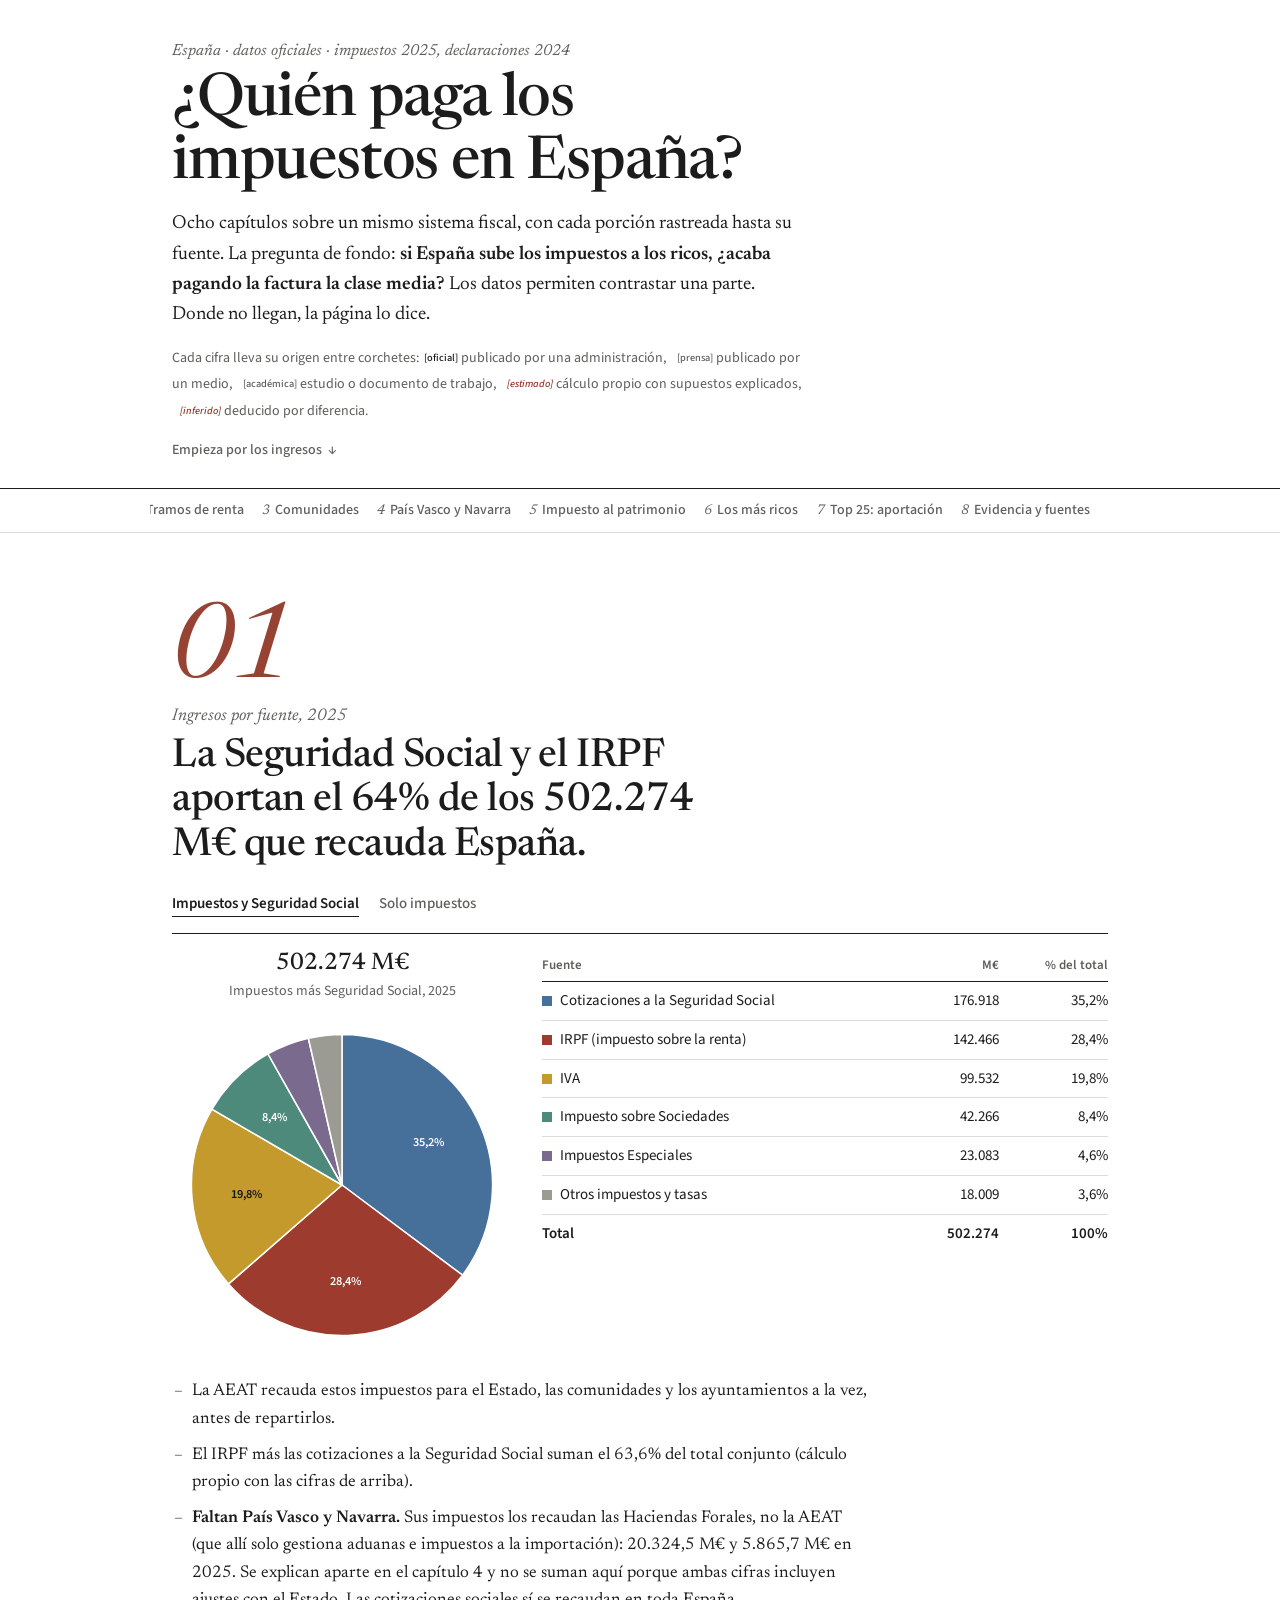
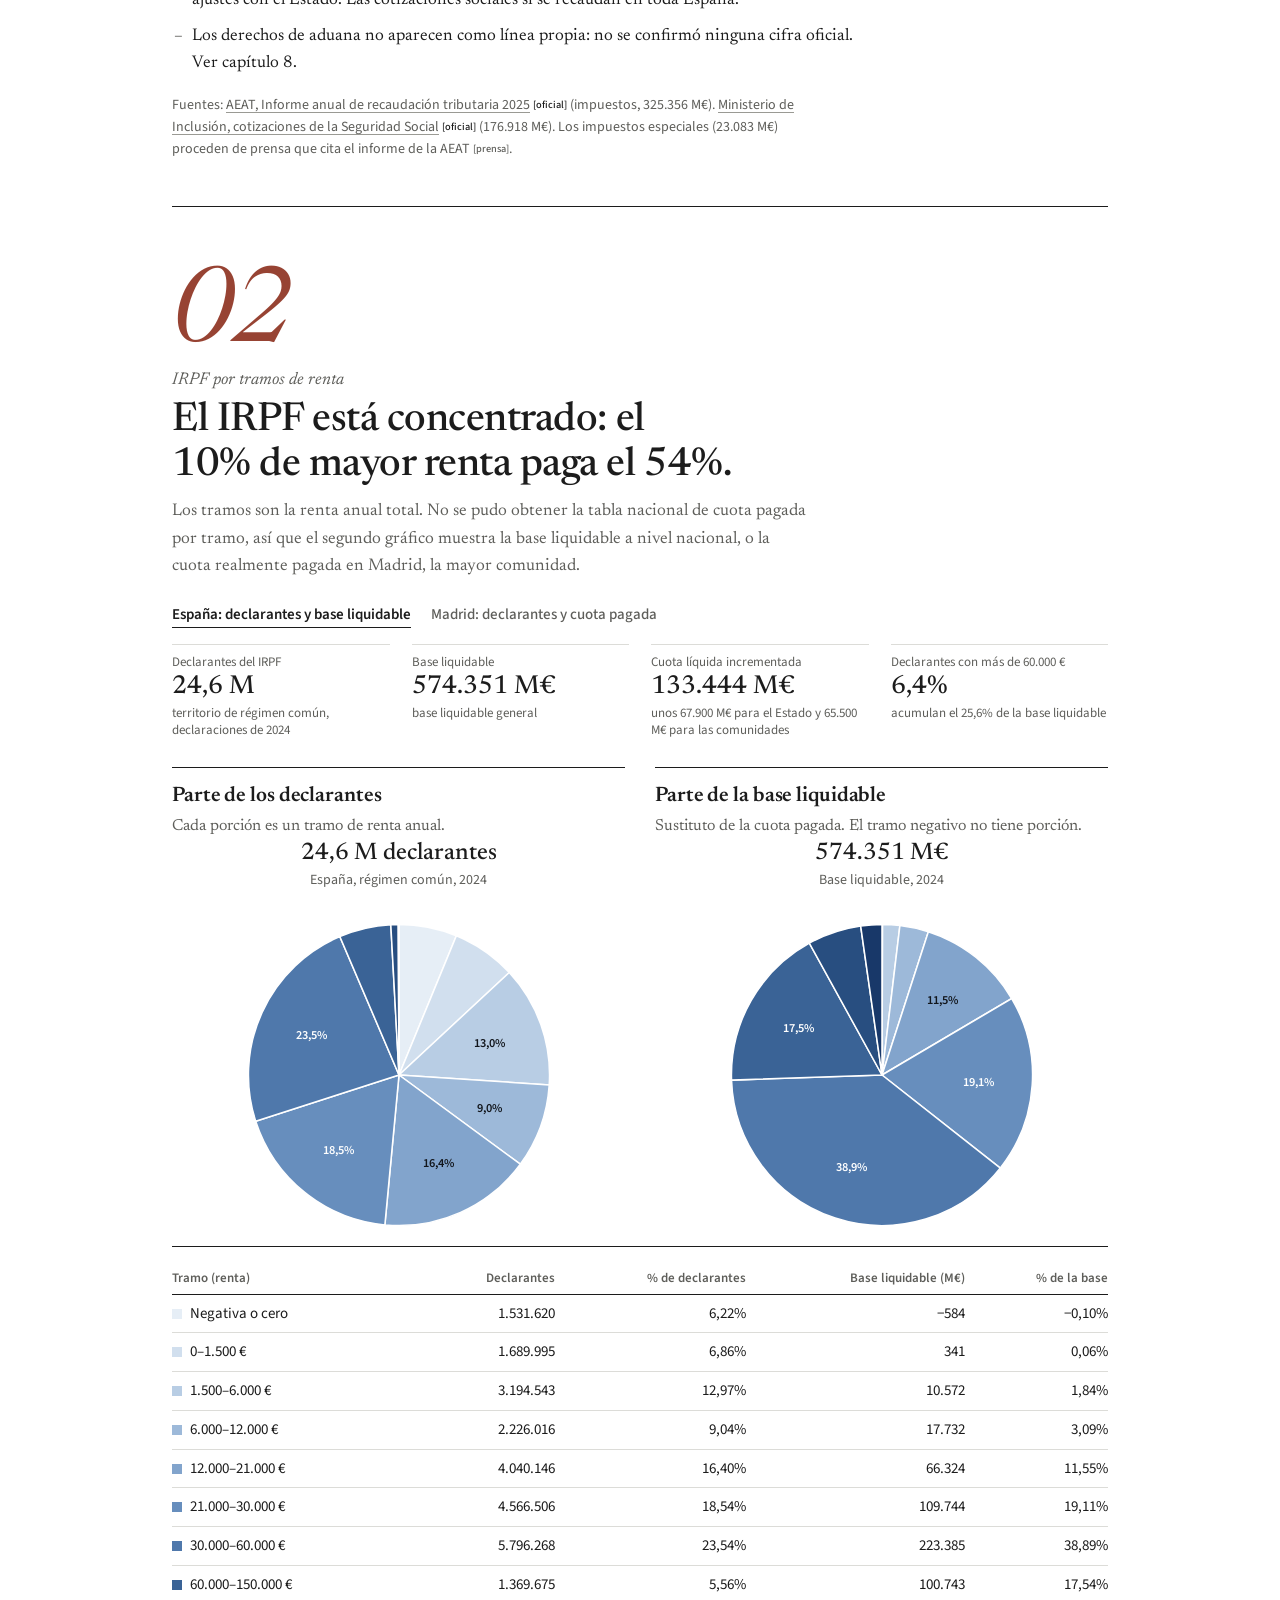
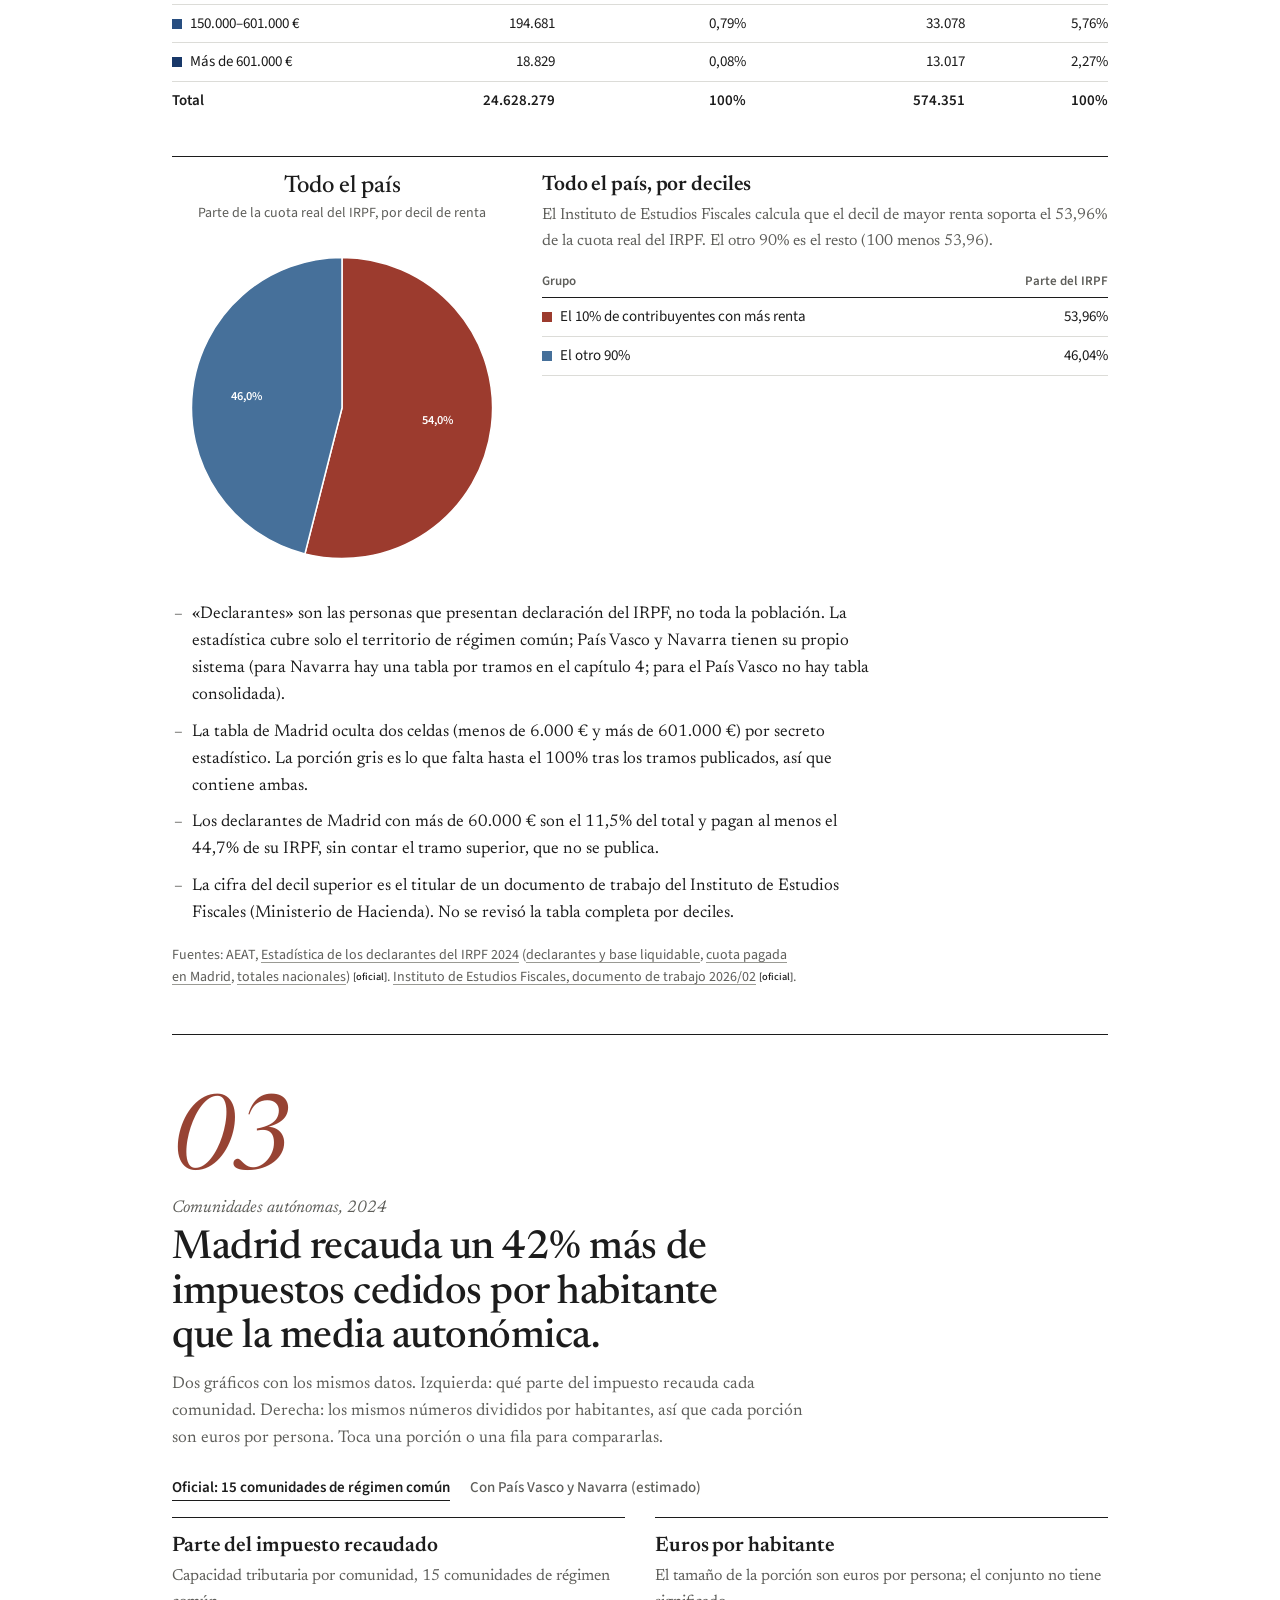
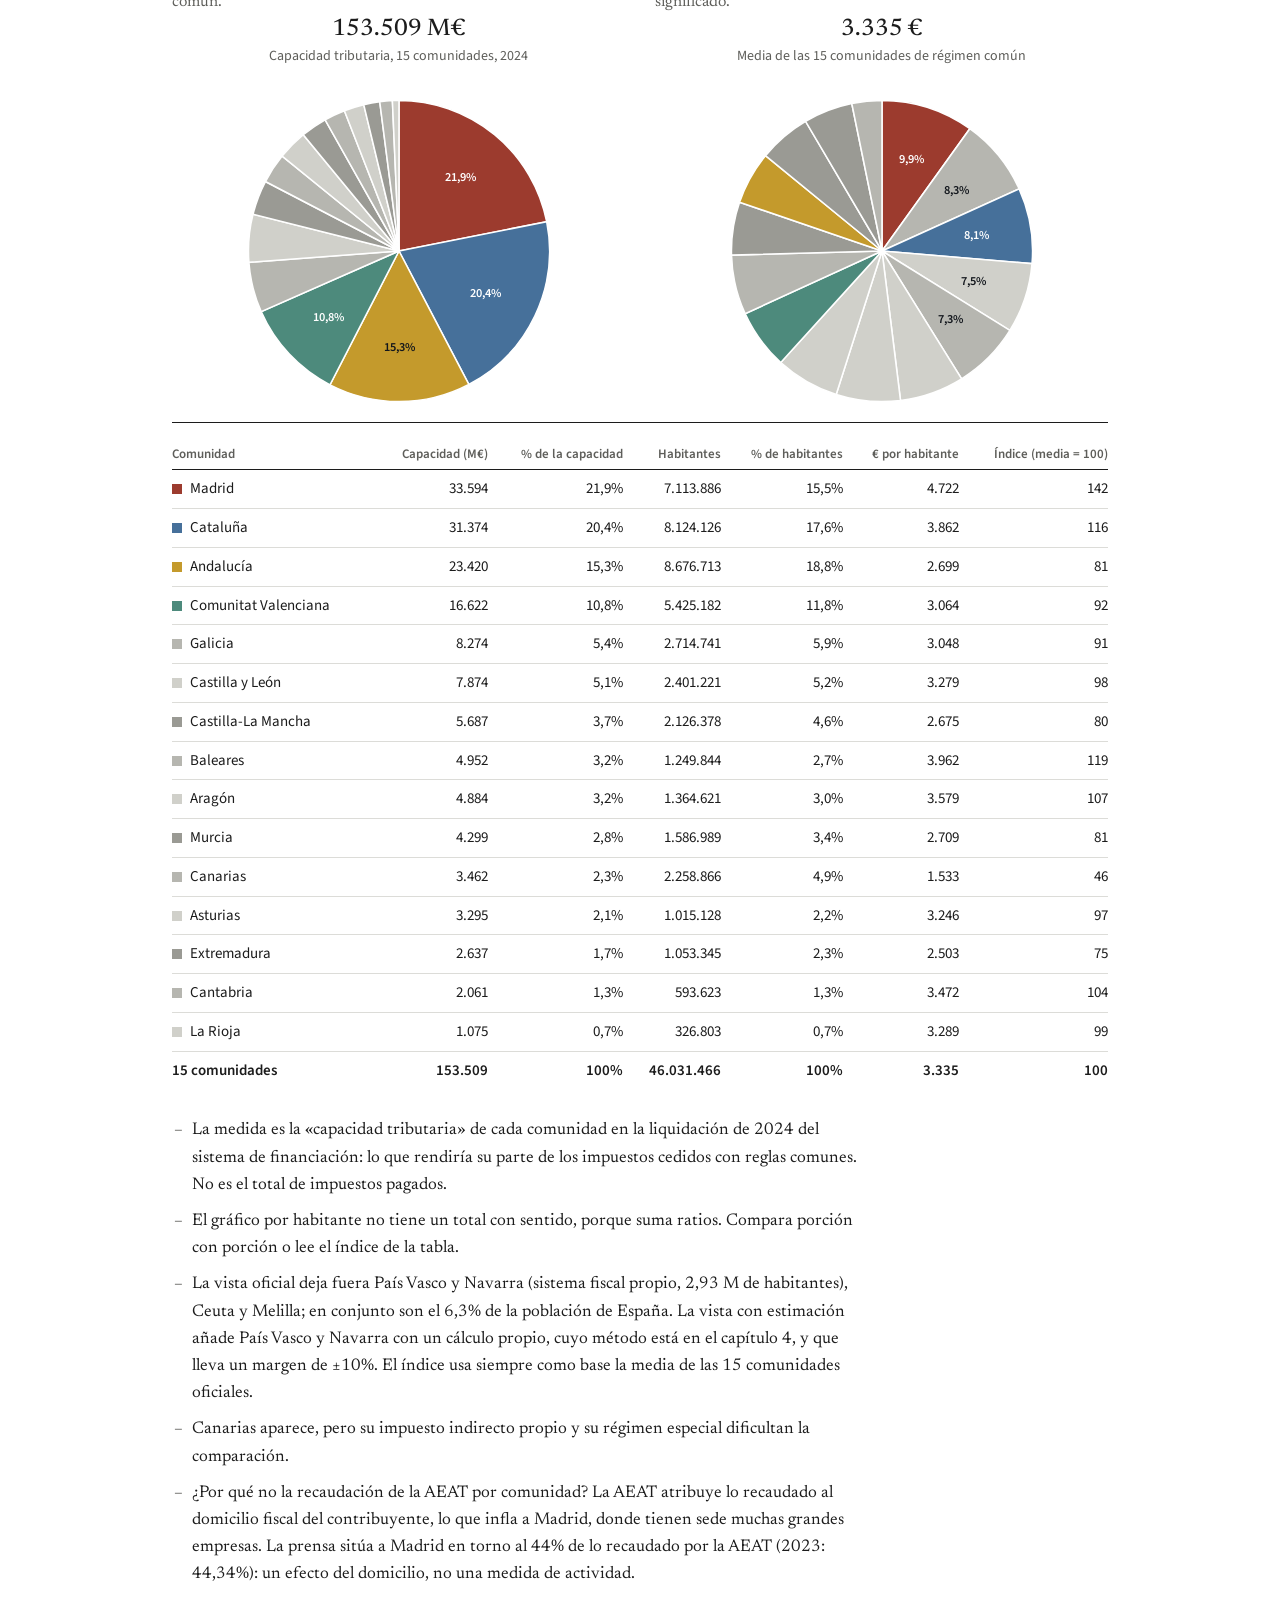
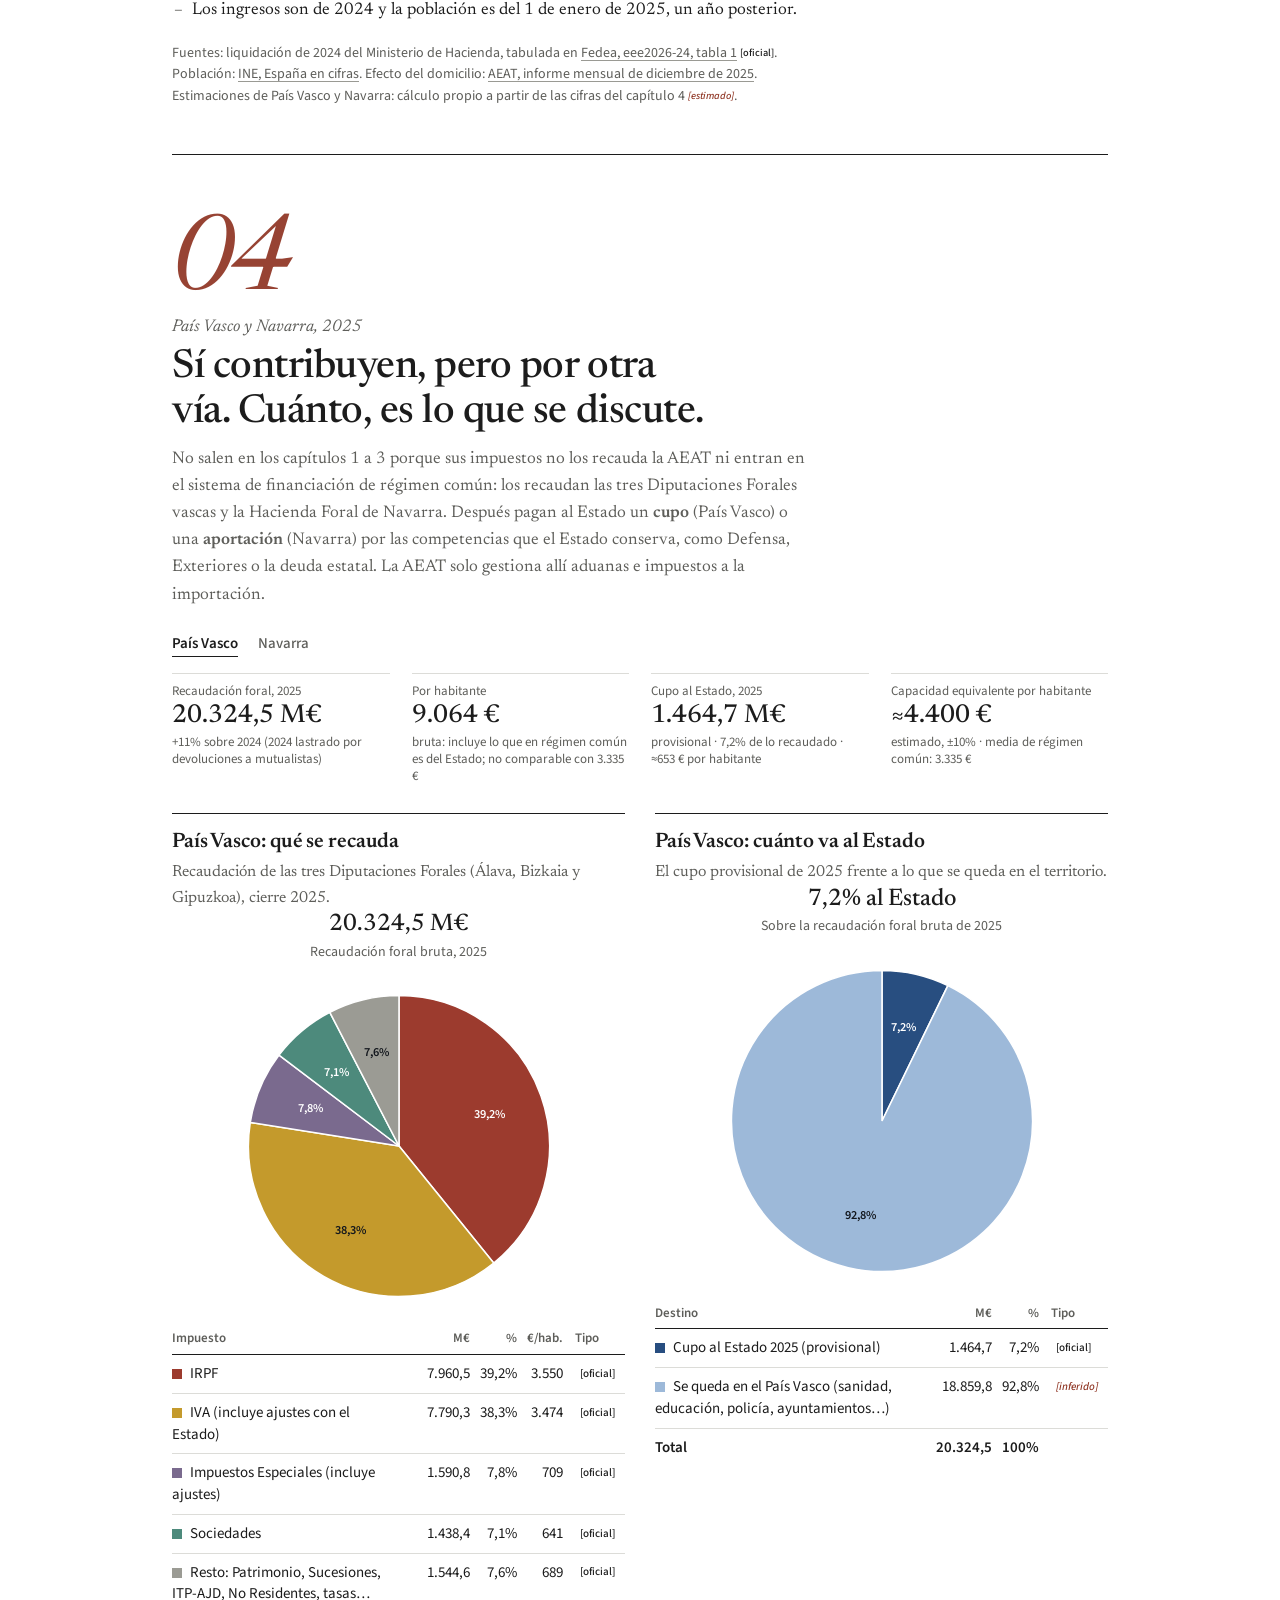
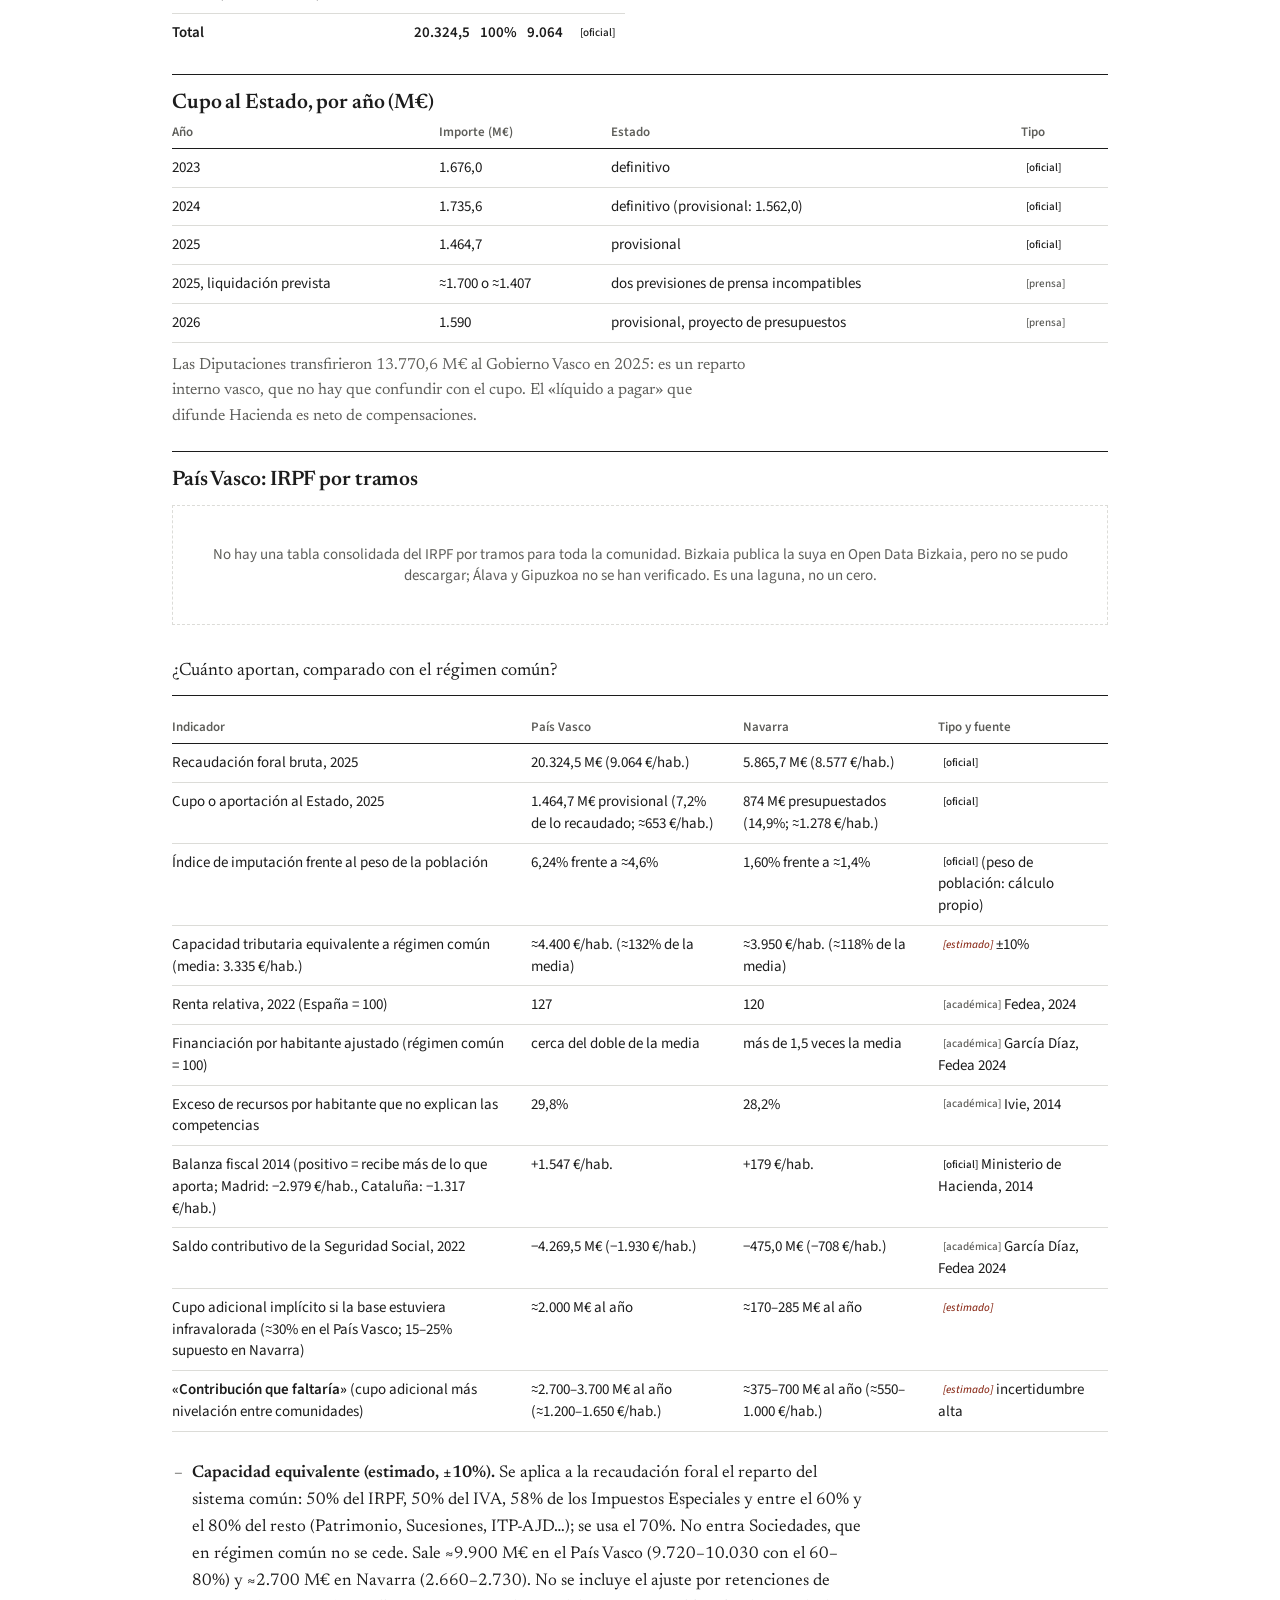
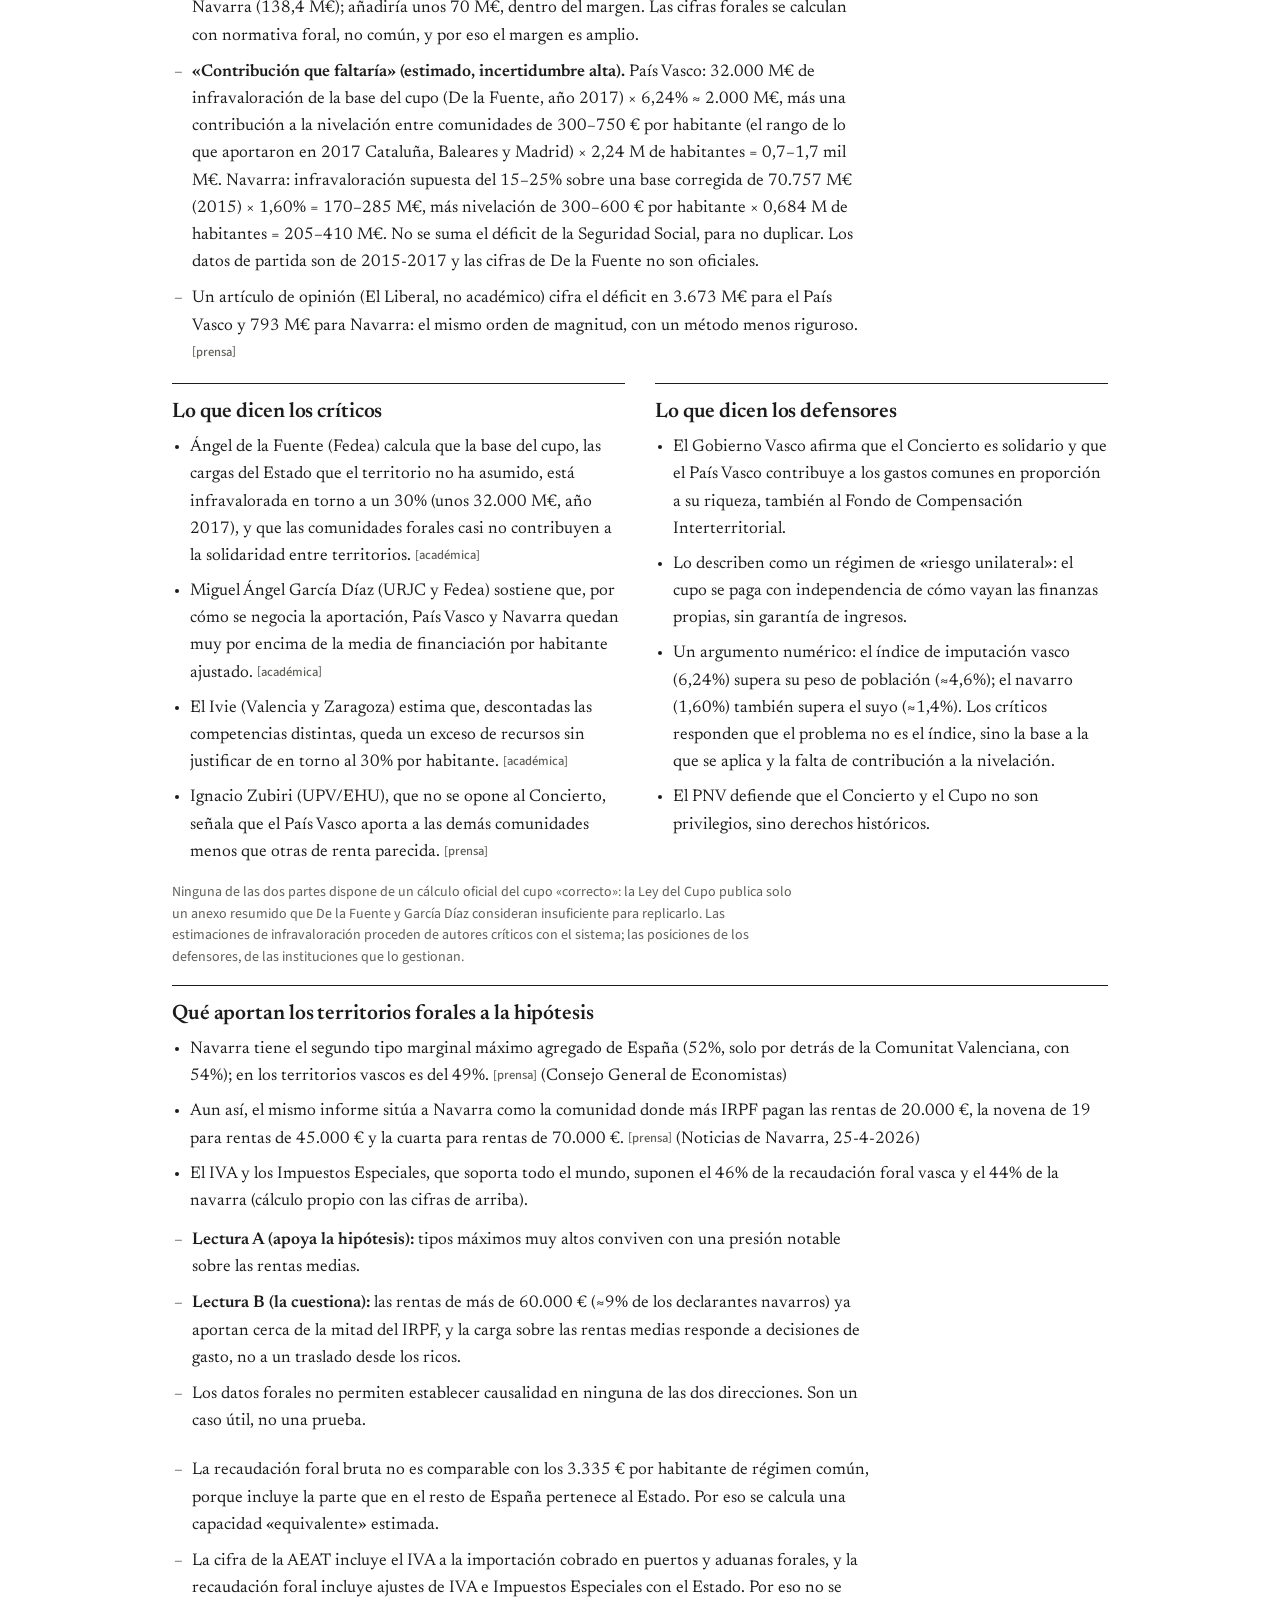
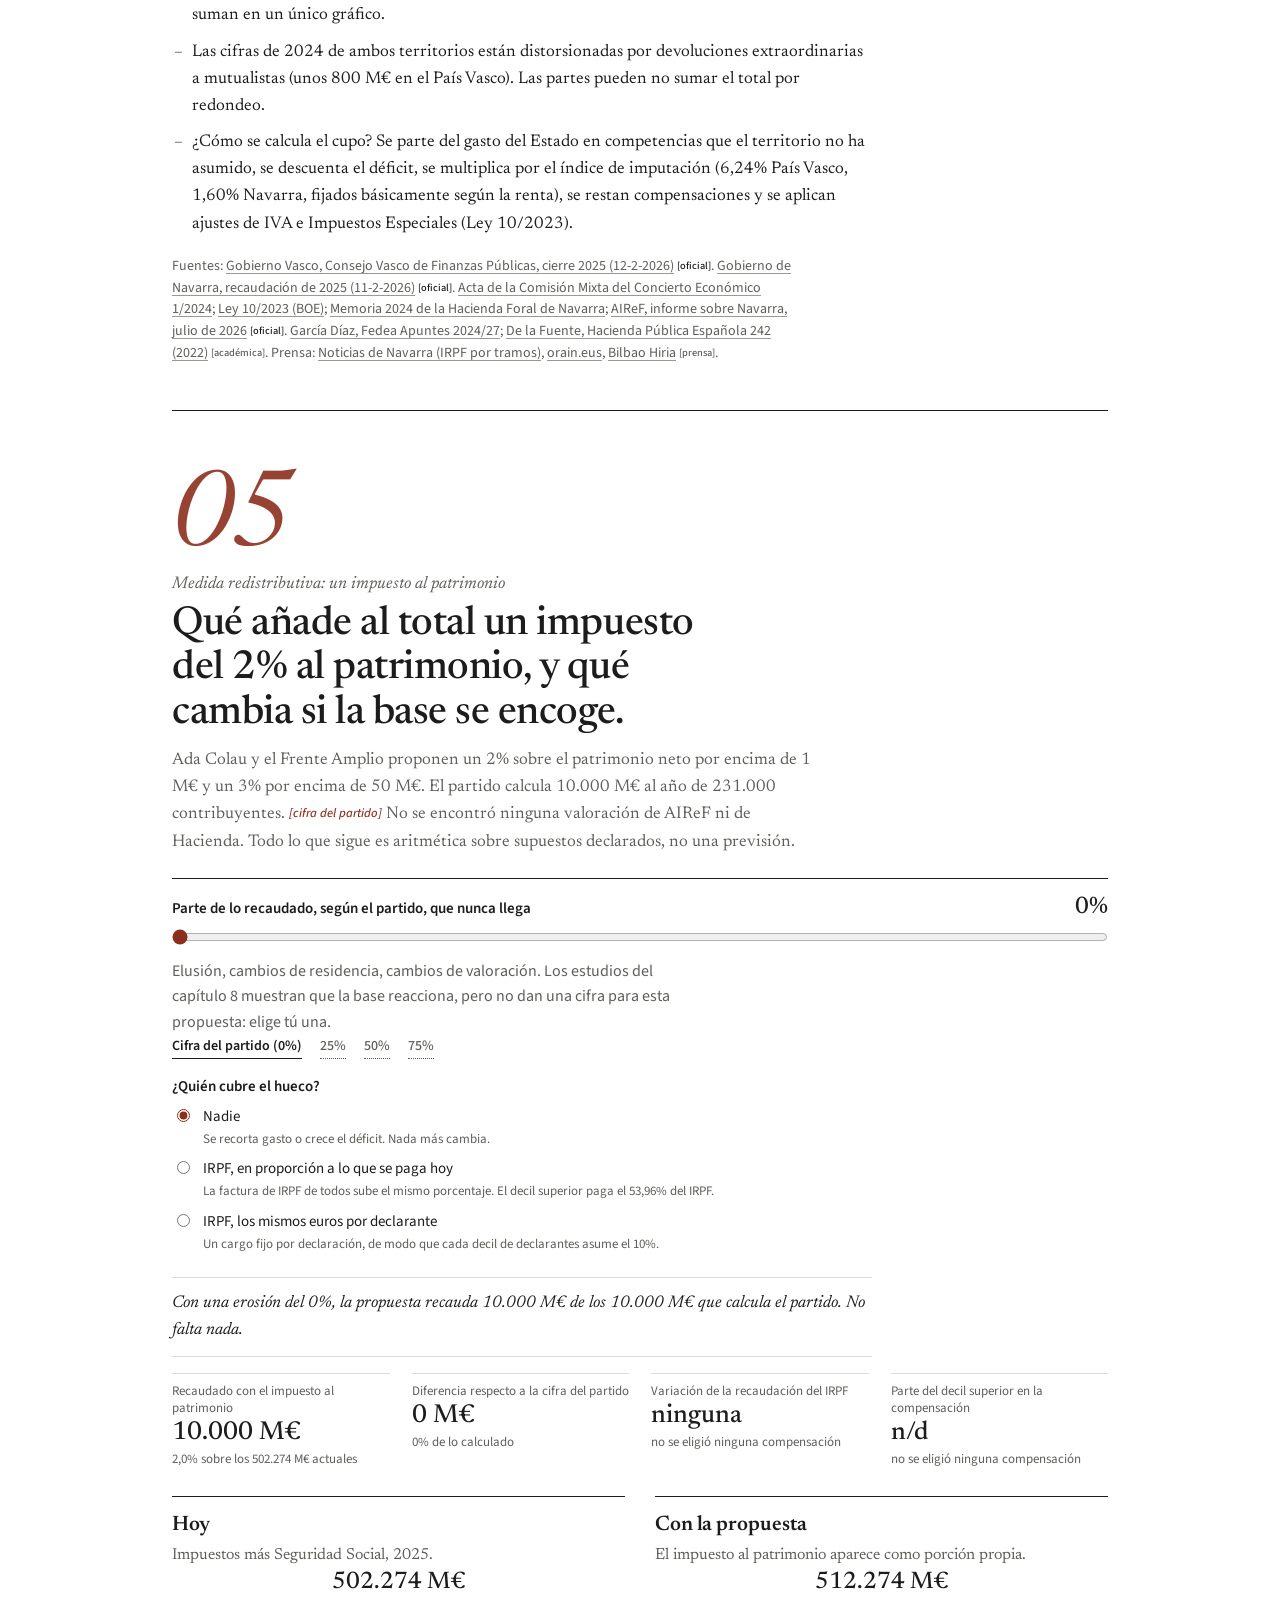
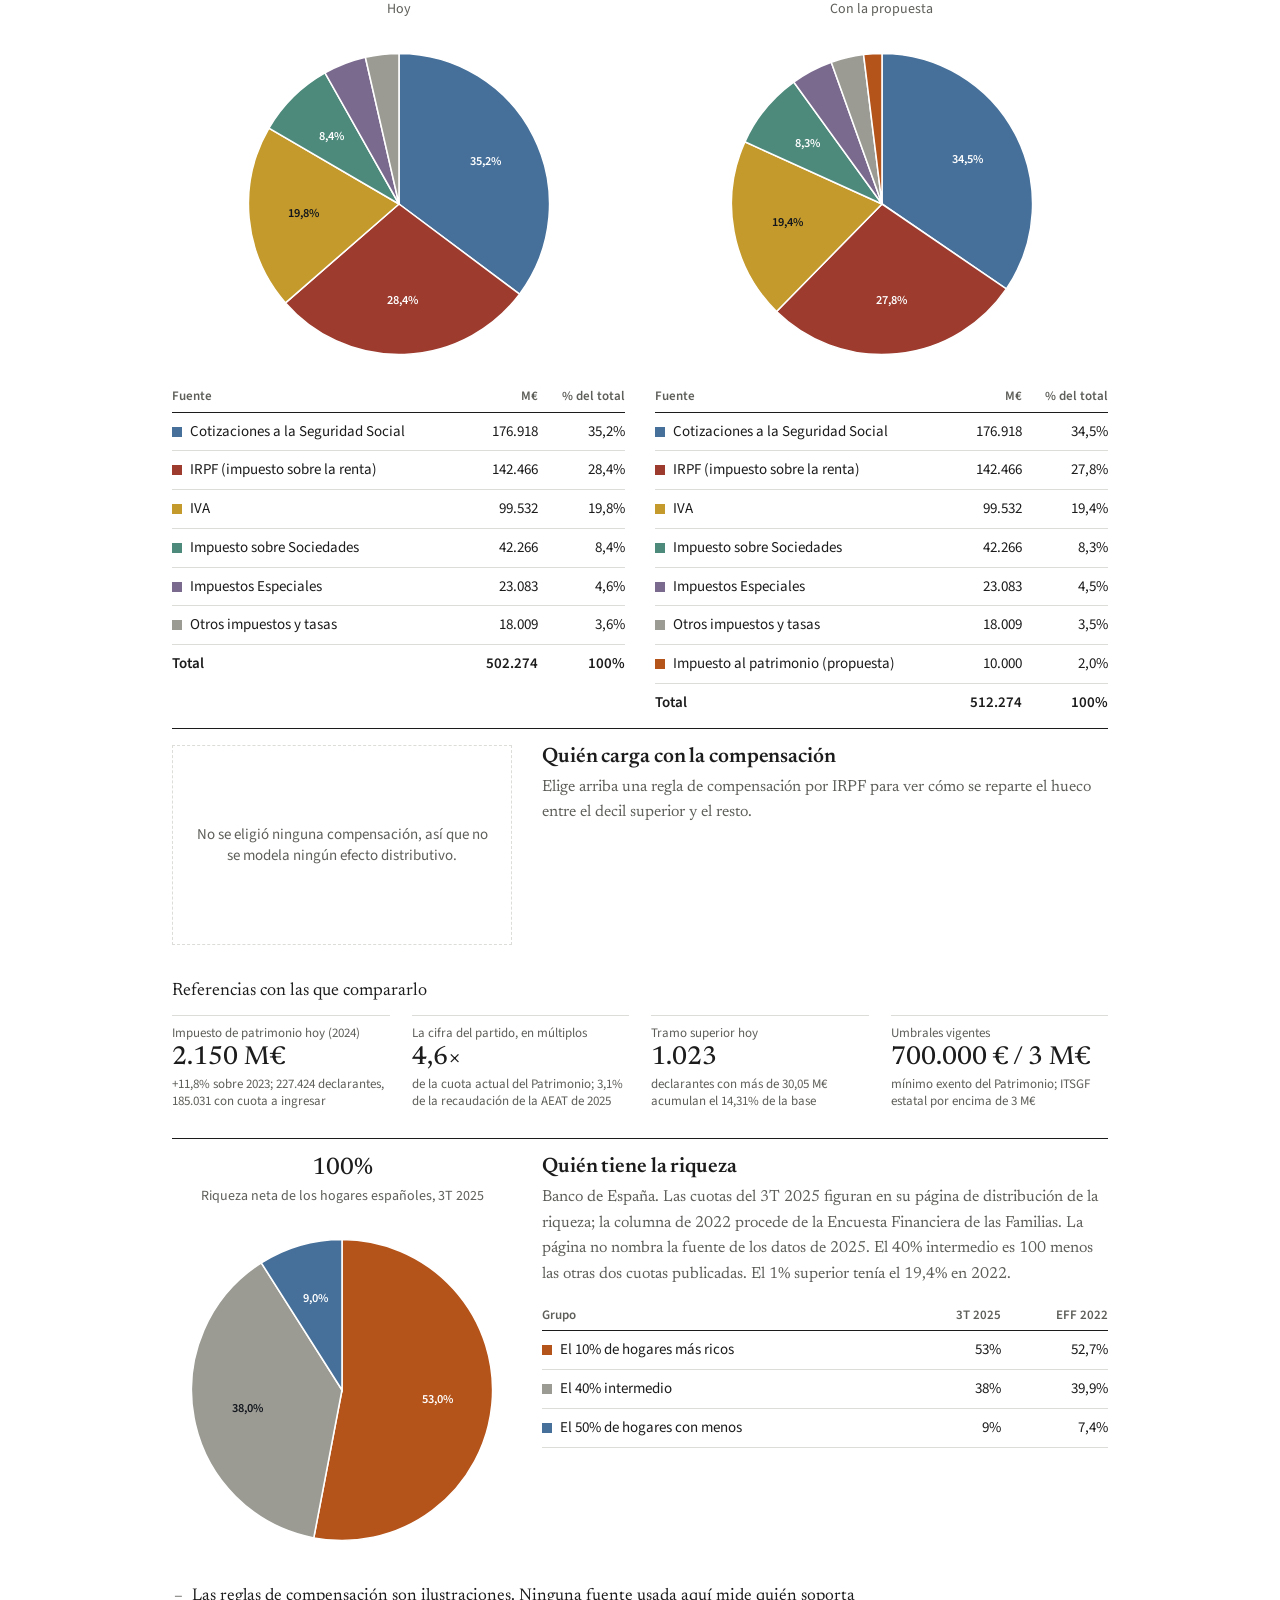
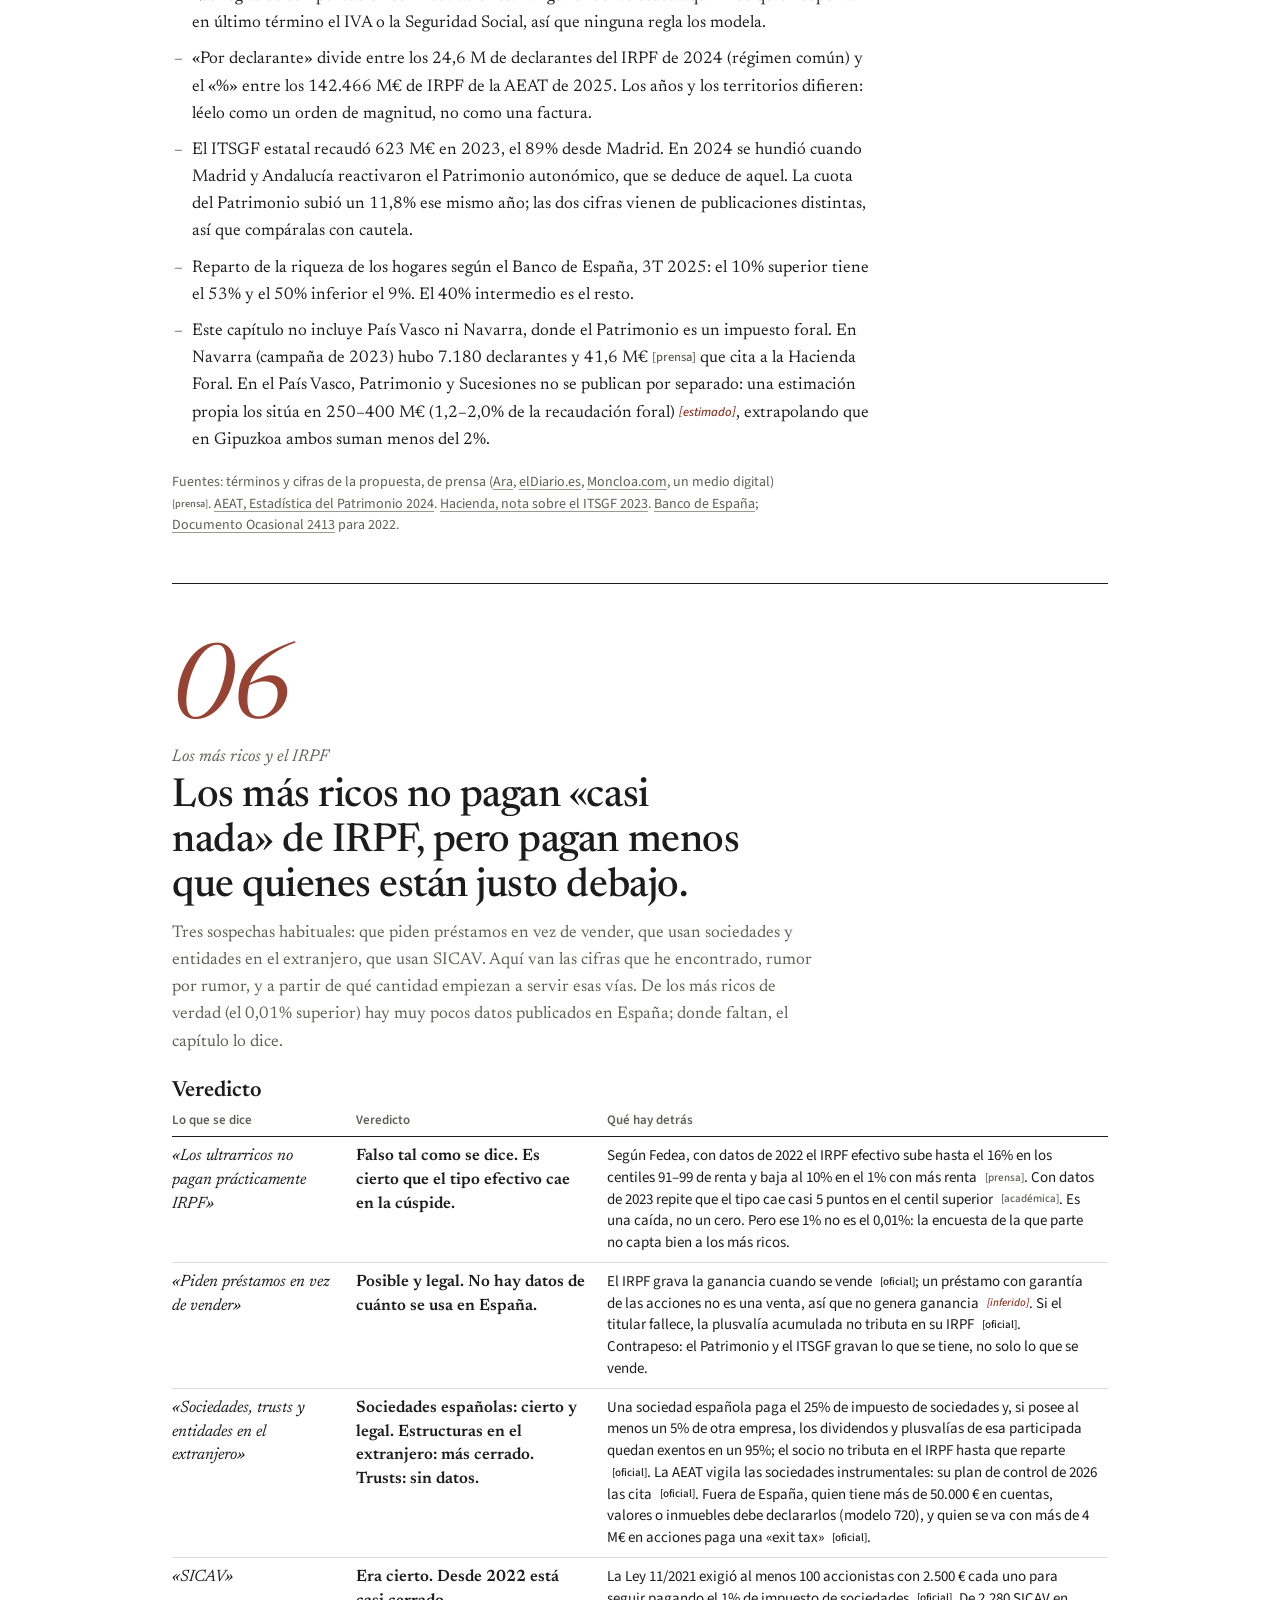
==== commit a0695aa0: "Protege history.replaceState ante entornos con iframe restringido Co-Authored-By: Claude Sonnet 5.5 " ====
--- a/index.html
+++ b/index.html
@@ -39,7 +39,7 @@
 }
 
 * { box-sizing: border-box; }
-html { -webkit-text-size-adjust: 100%; background: #fff; }
+html { -webkit-text-size-adjust: 100%; background: #fff; scroll-behavior: smooth; }
 body { margin: 0; background: #fff; color: var(--ink); font: 400 18px/1.6 var(--serif); font-optical-sizing: auto; }
 a { color: inherit; text-decoration-thickness: 1px; text-underline-offset: 3px; text-decoration-color: #9a9a94; }
 a:hover { color: var(--accent); text-decoration-color: var(--accent); }
@@ -56,16 +56,27 @@
 .taglegend .tag { margin-left: 8px; }
 .taglegend .tag:first-of-type { margin-left: 2px; }
 
-.rail { position: sticky; top: 0; z-index: 10; background: #fff; border-bottom: 1px solid var(--line); }
+.rail { position: sticky; top: 0; z-index: 10; background: rgba(255,255,255,.94); border-bottom: 1px solid var(--line); }
+@supports (backdrop-filter: blur(8px)) { .rail { background: rgba(255,255,255,.82); backdrop-filter: saturate(1.4) blur(8px); } }
 .tablist { display: flex; gap: 0; overflow-x: auto; scrollbar-width: none; padding: 0 22px; max-width: 980px; margin: 0 auto; }
 .tablist::-webkit-scrollbar { display: none; }
-.tab { flex: 0 0 auto; appearance: none; background: none; border: 0; border-bottom: 2px solid transparent; margin-right: 15px; padding: 13px 0 9px; color: var(--muted); font: 500 14px/1.2 var(--sans); cursor: pointer; white-space: nowrap; }
+.tab { flex: 0 0 auto; margin-right: 18px; padding: 13px 0 11px; color: var(--muted); font: 500 14px/1.2 var(--sans); text-decoration: none; white-space: nowrap; border-bottom: 2px solid transparent; transition: color .2s, border-color .2s; }
 .tab .n { font: italic 400 14px var(--serif); margin-right: 5px; color: var(--muted); }
 .tab:hover { color: var(--ink); }
-.tab[aria-selected="true"] { color: var(--ink); font-weight: 600; border-bottom-color: var(--ink); }
+.tab.on { color: var(--ink); font-weight: 600; border-bottom-color: var(--ink); }
+.progress { position: absolute; left: 0; right: 0; bottom: -1px; height: 2px; pointer-events: none; }
+.progress i { display: block; height: 100%; width: 100%; background: var(--accent); transform: scaleX(0); transform-origin: 0 50%; }
+.hint { display: inline-block; margin-top: 18px; font: 500 14px/1 var(--sans); color: var(--muted); text-decoration: none; }
+.hint span { display: inline-block; margin-left: 6px; animation: nudge 1.8s ease-in-out infinite; }
+@keyframes nudge { 0%, 100% { transform: translateY(0); } 50% { transform: translateY(4px); } }
 
 main.wrap { padding-top: 34px; padding-bottom: 56px; }
-.panel[hidden] { display: none; }
+/* Capítulos: una sola página larga; cada uno abre con un número grande y una línea gruesa */
+.chapter { position: relative; padding: 64px 0 18px; scroll-margin-top: 44px; }
+.chapter + .chapter { margin-top: 28px; border-top: 1px solid var(--ink); }
+.chapter:first-child { padding-top: 40px; }
+.chnum { display: block; margin: 0 0 4px; font: italic 400 clamp(54px, 11vw, 104px)/.9 var(--serif); letter-spacing: -.03em; color: var(--accent); opacity: .9; }
+.tab-head .eyebrow { font-size: 17px; }
 .tab-head { margin: 0 0 22px; }
 .tab-head h2 { margin: 6px 0 0; font: 500 clamp(26px, 4.4vw, 40px)/1.12 var(--serif); letter-spacing: -.012em; max-width: 26ch; text-wrap: balance; }
 .sub { margin: 10px 0 0; color: var(--muted); max-width: 64ch; font-size: 17px; }
@@ -182,7 +193,13 @@
 
 footer { padding: 18px 0 44px; color: var(--muted); font: 400 14px/1.55 var(--sans); border-top: 1px solid var(--line); }
 footer p { margin: 0; max-width: 80ch; }
-@media (prefers-reduced-motion: reduce) { * { transition: none !important; scroll-behavior: auto !important; } }
+.js .rv { opacity: 0; transform: translateY(18px); transition: opacity .7s ease, transform .7s cubic-bezier(.2,.7,.2,1); }
+.js .rv.in { opacity: 1; transform: none; }
+@media (prefers-reduced-motion: reduce) {
+  * { transition: none !important; scroll-behavior: auto !important; animation: none !important; }
+  .js .rv { opacity: 1; transform: none; }
+}
+@media print { .rail, .hint { display: none; } .js .rv { opacity: 1; transform: none; } .chapter { break-before: page; } }
 
 .src-cols { columns: 2; column-gap: 30px; margin: 10px 0 0; padding: 0; list-style: none; font: 400 14px/1.5 var(--sans); color: var(--muted); }
 .src-cols li { break-inside: avoid; margin: 0 0 6px; padding-left: 0; }
@@ -226,8 +243,6 @@
 .stackbar .s1, .k1 { background: #4a4a46; }
 .stackbar .s2, .k2 { background: var(--accent); }
 .stackbar .s3, .k3 { background: #d8d8d2; }
-.stackbar .s4, .k4 { background: #9a9a94; }
-.sublead { margin: 30px 0 0; font: 600 17px/1.3 var(--sans); }
 .sb-row .vals { display: flex; flex-wrap: wrap; gap: 4px 18px; margin: 7px 0 0; font: 400 14px/1.35 var(--sans); color: var(--muted); }
 .sb-row .vals b { display: inline-block; width: 10px; height: 10px; margin-right: 6px; vertical-align: -1px; }
 .sb-row .tot { margin: 4px 0 0; font: 600 15px/1.35 var(--sans); }
@@ -240,7 +255,7 @@
   <div class="wrap">
     <p class="eyebrow">España · datos oficiales · impuestos 2025, declaraciones 2024</p>
     <h1>¿Quién paga los impuestos en España?</h1>
-    <p class="lede">Ocho vistas de un mismo sistema fiscal, con cada porción rastreada hasta su fuente. La pregunta de fondo: <strong>si España sube los impuestos a los ricos, ¿acaba pagando la factura la clase media?</strong> Los datos permiten contrastar una parte. Donde no llegan, la página lo dice.</p>
+    <p class="lede">Ocho capítulos sobre un mismo sistema fiscal, con cada porción rastreada hasta su fuente. La pregunta de fondo: <strong>si España sube los impuestos a los ricos, ¿acaba pagando la factura la clase media?</strong> Los datos permiten contrastar una parte. Donde no llegan, la página lo dice.</p>
     <p class="taglegend">Cada cifra lleva su origen entre corchetes:
       <span class="tag t-oficial">oficial</span> publicado por una administración,
       <span class="tag t-prensa">prensa</span> publicado por un medio,
@@ -248,28 +263,30 @@
       <span class="tag t-estimado">estimado</span> cálculo propio con supuestos explicados,
       <span class="tag t-inferido">inferido</span> deducido por diferencia.
     </p>
+    <a class="hint" href="#tab-ingresos">Empieza por los ingresos<span aria-hidden="true">↓</span></a>
   </div>
 </header>
 
-<nav class="rail" aria-label="Vistas">
-  <div class="tablist" role="tablist">
-    <button class="tab" role="tab" id="t-ingresos" aria-controls="tab-ingresos" data-tab="ingresos"><span class="n">1</span>Ingresos</button>
-    <button class="tab" role="tab" id="t-tramos" aria-controls="tab-tramos" data-tab="tramos"><span class="n">2</span>Tramos de renta</button>
-    <button class="tab" role="tab" id="t-comunidades" aria-controls="tab-comunidades" data-tab="comunidades"><span class="n">3</span>Comunidades</button>
-    <button class="tab" role="tab" id="t-forales" aria-controls="tab-forales" data-tab="forales"><span class="n">4</span>País Vasco y Navarra</button>
-    <button class="tab" role="tab" id="t-patrimonio" aria-controls="tab-patrimonio" data-tab="patrimonio"><span class="n">5</span>Impuesto al patrimonio</button>
-    <button class="tab" role="tab" id="t-ricos" aria-controls="tab-ricos" data-tab="ricos"><span class="n">6</span>Los más ricos</button>
-    <button class="tab" role="tab" id="t-aportacion" aria-controls="tab-aportacion" data-tab="aportacion"><span class="n">7</span>Top 25: aportación</button>
-    <button class="tab" role="tab" id="t-evidencia" aria-controls="tab-evidencia" data-tab="evidencia"><span class="n">8</span>Evidencia y fuentes</button>
-  </div>
+<nav class="rail" aria-label="Capítulos">
+  <div class="tablist">
+    <a class="tab" id="t-ingresos" href="#tab-ingresos" data-tab="ingresos"><span class="n">1</span>Ingresos</a>
+    <a class="tab" id="t-tramos" href="#tab-tramos" data-tab="tramos"><span class="n">2</span>Tramos de renta</a>
+    <a class="tab" id="t-comunidades" href="#tab-comunidades" data-tab="comunidades"><span class="n">3</span>Comunidades</a>
+    <a class="tab" id="t-forales" href="#tab-forales" data-tab="forales"><span class="n">4</span>País Vasco y Navarra</a>
+    <a class="tab" id="t-patrimonio" href="#tab-patrimonio" data-tab="patrimonio"><span class="n">5</span>Impuesto al patrimonio</a>
+    <a class="tab" id="t-ricos" href="#tab-ricos" data-tab="ricos"><span class="n">6</span>Los más ricos</a>
+    <a class="tab" id="t-aportacion" href="#tab-aportacion" data-tab="aportacion"><span class="n">7</span>Top 25: aportación</a>
+    <a class="tab" id="t-evidencia" href="#tab-evidencia" data-tab="evidencia"><span class="n">8</span>Evidencia y fuentes</a>
+  </div>
+  <div class="progress" aria-hidden="true"><i></i></div>
 </nav>
 
 <main class="wrap">
 
 <!-- 1. Ingresos ------------------------------------------------------------ -->
-<section class="panel" id="tab-ingresos" role="tabpanel" aria-labelledby="t-ingresos" hidden>
+<section class="panel chapter" id="tab-ingresos">
   <div class="tab-head">
-    <p class="eyebrow">1 · Ingresos por fuente, 2025</p>
+    <p class="eyebrow"><span class="chnum" aria-hidden="true">01</span>Ingresos por fuente, 2025</p>
     <h2 id="rev-finding"></h2>
   </div>
   <div class="controls">
@@ -282,97 +299,16 @@
   <ul class="notes">
     <li>La AEAT recauda estos impuestos para el Estado, las comunidades y los ayuntamientos a la vez, antes de repartirlos.</li>
     <li>El IRPF más las cotizaciones a la Seguridad Social suman el 63,6% del total conjunto (cálculo propio con las cifras de arriba).</li>
-    <li><strong>Faltan País Vasco y Navarra.</strong> Sus impuestos los recaudan las Haciendas Forales, no la AEAT (que allí solo gestiona aduanas e impuestos a la importación): 20.324,5 M€ y 5.865,7 M€ en 2025. Se explican aparte en la pestaña 4 y no se suman aquí porque ambas cifras incluyen ajustes con el Estado. Las cotizaciones sociales sí se recaudan en toda España.</li>
-    <li>Los derechos de aduana no aparecen como línea propia: no se confirmó ninguna cifra oficial. Ver pestaña 8.</li>
+    <li><strong>Faltan País Vasco y Navarra.</strong> Sus impuestos los recaudan las Haciendas Forales, no la AEAT (que allí solo gestiona aduanas e impuestos a la importación): 20.324,5 M€ y 5.865,7 M€ en 2025. Se explican aparte en el capítulo 4 y no se suman aquí porque ambas cifras incluyen ajustes con el Estado. Las cotizaciones sociales sí se recaudan en toda España.</li>
+    <li>Los derechos de aduana no aparecen como línea propia: no se confirmó ninguna cifra oficial. Ver capítulo 8.</li>
   </ul>
   <p class="src">Fuentes: <a href="https://sede.agenciatributaria.gob.es/Sede/estadisticas/recaudacion-tributaria/informe-anual/ejercicio-2025/resumen.html">AEAT, Informe anual de recaudación tributaria 2025</a> <span class="tag t-oficial">oficial</span> (impuestos, 325.356 M€). <a href="https://www.lamoncloa.gob.es/serviciosdeprensa/notasprensa/inclusion/Paginas/2026/310326-seguridad-social-deficit-pib.aspx">Ministerio de Inclusión, cotizaciones de la Seguridad Social</a> <span class="tag t-oficial">oficial</span> (176.918 M€). Los impuestos especiales (23.083 M€) proceden de prensa que cita el informe de la AEAT <span class="tag t-prensa">prensa</span>.</p>
-
-  <div id="cotiz-detalle" style="margin-top:38px">
-  <h3 class="lead">Dentro de las cotizaciones: quién las paga y cuánto aportan los autónomos</h3>
-  <p class="prose">Los 176.918 M€ de cotizaciones de 2025 no salen de un solo bolsillo. Tres cortes: por régimen, por quién las paga según la ley y por lo que aportan los autónomos.</p>
-
-  <h4 class="sublead">1. Por régimen, 2025</h4>
-  <div class="sb-row">
-    <div class="stackbar" role="img" aria-label="Reparto de las cotizaciones de 2025 en millones de euros: Régimen General 136.484, autónomos, Mar y Minería 12.609, otros conceptos 17.949, desempleados 9.876"><i class="s1" style="--w:77.1%"></i><i class="s2" style="--w:7.1%"></i><i class="s4" style="--w:10.1%"></i><i class="s3" style="--w:5.6%"></i></div>
-    <p class="vals"><span><b class="k1"></b>Régimen General 136.484 M€ (77,1%)</span><span><b class="k2"></b>Autónomos, Mar y Minería 12.609 (7,1%)</span><span><b class="k4"></b>Otros conceptos de ocupados 17.949 (10,1%)</span><span><b class="k3"></b>Desempleados 9.876 (5,6%)</span></p>
-    <p class="tot">Total: 176.918 M€ <span class="tag t-oficial">oficial</span></p>
-  </div>
-  <ul class="notes">
-    <li>«Otros conceptos» es una resta mía (167.042 de ocupados menos 136.484 y 12.609) <span class="tag t-inferido">inferido</span>. La nota oficial los agrupa sin cifra: accidentes de trabajo y enfermedades profesionales, MEI, cese de actividad y sistemas especiales.</li>
-    <li>Parte de lo que pagan los autónomos (el cese de actividad, por ejemplo) puede estar en ese «otros», así que 12.609 M€ es un suelo <span class="tag t-inferido">inferido</span>.</li>
-  </ul>
-
-  <h4 class="sublead">2. ¿Quién las paga? Según la ley, sobre todo la empresa</h4>
-  <p class="prose">Tipos de 2026 del Régimen General para un asalariado con contrato indefinido, en % de la base de cotización <span class="tag t-oficial">oficial</span>. En accidentes de trabajo, la prima depende de la actividad y la paga la empresa entera.</p>
-  <div class="tbl-wrap">
-    <table class="legend">
-      <thead><tr><th>Concepto</th><th class="num">Empresa</th><th class="num">Trabajador</th></tr></thead>
-      <tbody>
-        <tr><td>Contingencias comunes</td><td class="num">23,60%</td><td class="num">4,70%</td></tr>
-        <tr><td>Desempleo (contrato indefinido)</td><td class="num">5,50%</td><td class="num">1,55%</td></tr>
-        <tr><td>Fondo de Garantía Salarial</td><td class="num">0,20%</td><td class="num">0%</td></tr>
-        <tr><td>Formación profesional</td><td class="num">0,60%</td><td class="num">0,10%</td></tr>
-        <tr><td>Mecanismo de Equidad Intergeneracional (MEI)</td><td class="num">0,75%</td><td class="num">0,15%</td></tr>
-        <tr><td><strong>Suma</strong> <span class="tag t-inferido">inferido</span></td><td class="num"><strong>30,65%</strong></td><td class="num"><strong>6,50%</strong></td></tr>
-        <tr><td>Accidentes de trabajo y enfermedades profesionales</td><td class="num">variable</td><td class="num">0%</td></tr>
-      </tbody>
-    </table>
-  </div>
-  <div class="sb-row">
-    <p class="cap">De cada 100 € de cotización de un asalariado indefinido (sin contar accidentes de trabajo)</p>
-    <div class="stackbar" role="img" aria-label="De cada 100 euros de cotización de un asalariado indefinido, la empresa paga 82,5 y el trabajador 17,5"><i class="s1" style="--w:82.5%"></i><i class="s2" style="--w:17.5%"></i></div>
-    <p class="vals"><span><b class="k1"></b>Empresa 82,5%</span><span><b class="k2"></b>Trabajador 17,5%</span></p>
-    <p class="tot">La empresa paga el 82,5% <span class="tag t-inferido">inferido</span></p>
-  </div>
-  <p class="prose">El dato nacional va en la misma dirección. Eurostat reparte los ingresos de la protección social por quién los aporta; quitando la parte pública, queda esto:</p>
-  <div class="sb-row">
-    <p class="cap">España, 2023</p>
-    <div class="stackbar" role="img" aria-label="España 2023: los empleadores aportan el 78,9% de las cotizaciones y las personas protegidas el 21,1%"><i class="s1" style="--w:78.9%"></i><i class="s2" style="--w:21.1%"></i></div>
-    <p class="vals"><span><b class="k1"></b>Empleadores 78,9%</span><span><b class="k2"></b>Personas protegidas 21,1%</span></p>
-  </div>
-  <div class="sb-row">
-    <p class="cap">Unión Europea (27), 2023</p>
-    <div class="stackbar" role="img" aria-label="UE-27 2023: los empleadores aportan el 62,6% de las cotizaciones y las personas protegidas el 37,4%"><i class="s1" style="--w:62.6%"></i><i class="s2" style="--w:37.4%"></i></div>
-    <p class="vals"><span><b class="k1"></b>Empleadores 62,6%</span><span><b class="k2"></b>Personas protegidas 37,4%</span></p>
-    <p class="tot">Los empleadores pagan más en España que en la media europea <span class="tag t-inferido">inferido</span></p>
-  </div>
-  <ul class="notes">
-    <li>Las dos barras de Eurostat son mi cálculo a partir de dos porcentajes oficiales de 2023: empleadores (42,9% en España, 35,1% en la UE) y personas protegidas (11,5% y 21,0%) <span class="tag t-oficial">oficial</span> <span class="tag t-inferido">inferido</span>. «Personas protegidas» incluye asalariados, autónomos y pensionistas. Eurostat cuenta también contribuciones imputadas de los empleadores, que no son un pago en efectivo.</li>
-    <li><strong>Pagar según la ley no es soportar el coste.</strong> Si la empresa descuenta la cotización de lo que ofrece de sueldo, en la práctica la soporta el trabajador; si la sube a los precios, el cliente. Ninguna fuente usada aquí mide esa incidencia en España, así que la web solo muestra quién paga según la ley.</li>
-    <li>Contexto: la cuña fiscal de un salario medio (cotizaciones de empresa y trabajador más IRPF) fue el 40,2% del coste laboral bruto en 2023, según la OCDE que cita la prensa <span class="tag t-prensa">prensa</span>.</li>
-    <li>Tope: por encima de la base máxima (5.101,20 € al mes, 61.214 € al año) solo rige una cotización de solidaridad adicional <span class="tag t-oficial">oficial</span>. Los dividendos y las plusvalías no cotizan a la Seguridad Social. Es decir, la carga recae sobre sueldos hasta ese tope, no sobre las rentas del capital <span class="tag t-inferido">inferido</span>.</li>
-  </ul>
-
-  <h4 class="sublead">3. Autónomos: pagan todo ellos, pero aportan menos de lo que pesan</h4>
-  <div class="tbl-wrap">
-    <table class="plain verdict">
-      <thead><tr><th>Dato</th><th>Cifra</th></tr></thead>
-      <tbody>
-        <tr><td><strong>Autónomos afiliados (RETA y SETA), diciembre de 2025</strong></td><td>3.425.767 <span class="tag t-oficial">oficial</span>; ≈15,7% de los 21.844.414 afiliados <span class="tag t-inferido">inferido</span></td></tr>
-        <tr><td><strong>Cotizaciones de Autónomos, Mar y Minería juntos, 2025</strong></td><td>12.609 M€, el 7,1% del total <span class="tag t-oficial">oficial</span></td></tr>
-        <tr><td><strong>Solo el RETA, de enero a agosto de 2025</strong></td><td>8.064 M€ de 117.248 M€, el 6,9% <span class="tag t-prensa">prensa</span></td></tr>
-        <tr><td><strong>Cotización media por afiliado y año</strong></td><td>Autónomo ≈3.700 €; Régimen General ≈7.400 € (empresa más trabajador) <span class="tag t-inferido">inferido</span></td></tr>
-        <tr><td><strong>Autónomos en el tramo más bajo, 31 de marzo de 2026</strong></td><td>818.367 de 3.448.635, el 23,7% <span class="tag t-prensa">prensa</span></td></tr>
-        <tr><td><strong>Cuota 2026</strong></td><td>31,5% de la base, que el autónomo elige según su rendimiento neto en 15 tramos. Con la base mínima (653,59 €): ≈206 € al mes; con la máxima (5.101,20 €): ≈1.607 € al mes <span class="tag t-inferido">inferido</span></td></tr>
-      </tbody>
-    </table>
-  </div>
-  <p class="prose">Uno de cada seis afiliados es autónomo y aportan alrededor del 7% de las cotizaciones. En los datos se ve que casi uno de cada cuatro está en el tramo más bajo, y la cotización de un autónomo depende de lo que él declara como rendimiento neto, no de un sueldo bruto.</p>
-  <ul class="notes">
-    <li>El autónomo paga el tipo completo él solo; en un asalariado se reparte con la empresa (apartado 2). Por eso la cotización media por afiliado no es comparable euro a euro: la del Régimen General incluye la parte que paga la empresa.</li>
-    <li>El cociente por afiliado mezcla los afiliados de diciembre con la recaudación de todo el año, y los 12.609 M€ incluyen Mar y Minería del Carbón. Es un orden de magnitud <span class="tag t-inferido">inferido</span>.</li>
-    <li>Las cuotas de 2026 son base por tipo, no una cifra que publique la Seguridad Social tal cual <span class="tag t-inferido">inferido</span>. Quien tiene sociedad o trabaja como autónomo colaborador tiene una base mínima más alta.</li>
-    <li>No encontré cuánto paga de IRPF el colectivo de autónomos. Queda anotado en las lagunas de la pestaña 8.</li>
-  </ul>
-  <p class="src">Fuentes: <a href="https://www.inclusion.gob.es/en/w/el-deficit-de-la-seguridad-social-se-reduce-al-0-4-del-pib-su-nivel-mas-bajo-desde-2011-gracias-al-incremento-de-los-ingresos-por-cotizaciones-sociales">Ministerio de Inclusión, cotizaciones 2025</a> <span class="tag t-oficial">oficial</span>; <a href="https://www.boe.es/boe/dias/2026/03/31/pdfs/BOE-A-2026-7296.pdf">Orden PJC/297/2026 (BOE)</a> <span class="tag t-oficial">oficial</span>; <a href="https://en.eustat.eus/elementos/ele0003500/social-protection-income-indicators-by-country-horizontal-/tbl0003525_i.html">Eustat con datos de Eurostat (ESSPROS)</a> <span class="tag t-oficial">oficial</span>; <a href="https://www.inclusion.gob.es/w/la-seguridad-social-suma-en-2025-medio-mill%C3%B3n-de-afiliados-por-cuarto-a%C3%B1o-consecutivo-y-se-acerca-a-los-21-9-millones-de-ocupados">Ministerio de Inclusión, afiliación de 2025</a> <span class="tag t-oficial">oficial</span>; <a href="https://forbes.es/?p=852671">Forbes España, afiliados</a>, <a href="https://www.eldebate.com/economia/20251015/mei-crece-325-recaudacion-autonomos-baja-01_344273.html">El Debate, RETA</a>, <a href="https://www.holded.com/es/blog/autonomos-cotizan-base-minima">Holded, base mínima</a>, <a href="https://thecorner.eu/news-spain/spain-economy/spain-the-tax-burden-on-employment-continues-to-rise-and-now-stands-at-40-2-5-4-points-above-the-oecd-average/114294/">The Corner, cuña fiscal</a> <span class="tag t-prensa">prensa</span>.</p>
-</div>
-
 </section>
 
 <!-- 2. Tramos -------------------------------------------------------------- -->
-<section class="panel" id="tab-tramos" role="tabpanel" aria-labelledby="t-tramos" hidden>
+<section class="panel chapter" id="tab-tramos">
   <div class="tab-head">
-    <p class="eyebrow">2 · IRPF por tramos de renta</p>
+    <p class="eyebrow"><span class="chnum" aria-hidden="true">02</span>IRPF por tramos de renta</p>
     <h2>El IRPF está concentrado: el 10% de mayor renta paga el 54%.</h2>
     <p class="sub">Los tramos son la renta anual total. No se pudo obtener la tabla nacional de cuota pagada por tramo, así que el segundo gráfico muestra la base liquidable a nivel nacional, o la cuota realmente pagada en Madrid, la mayor comunidad.</p>
   </div>
@@ -387,7 +323,7 @@
   <div class="card"><div class="tbl-wrap" id="br-table"></div></div>
   <div class="card"><div class="split" id="ief-card"></div></div>
   <ul class="notes">
-    <li>«Declarantes» son las personas que presentan declaración del IRPF, no toda la población. La estadística cubre solo el territorio de régimen común; País Vasco y Navarra tienen su propio sistema (para Navarra hay una tabla por tramos en la pestaña 4; para el País Vasco no hay tabla consolidada).</li>
+    <li>«Declarantes» son las personas que presentan declaración del IRPF, no toda la población. La estadística cubre solo el territorio de régimen común; País Vasco y Navarra tienen su propio sistema (para Navarra hay una tabla por tramos en el capítulo 4; para el País Vasco no hay tabla consolidada).</li>
     <li>La tabla de Madrid oculta dos celdas (menos de 6.000 € y más de 601.000 €) por secreto estadístico. La porción gris es lo que falta hasta el 100% tras los tramos publicados, así que contiene ambas.</li>
     <li>Los declarantes de Madrid con más de 60.000 € son el 11,5% del total y pagan al menos el 44,7% de su IRPF, sin contar el tramo superior, que no se publica.</li>
     <li>La cifra del decil superior es el titular de un documento de trabajo del Instituto de Estudios Fiscales (Ministerio de Hacienda). No se revisó la tabla completa por deciles.</li>
@@ -396,9 +332,9 @@
 </section>
 
 <!-- 3. Comunidades --------------------------------------------------------- -->
-<section class="panel" id="tab-comunidades" role="tabpanel" aria-labelledby="t-comunidades" hidden>
+<section class="panel chapter" id="tab-comunidades">
   <div class="tab-head">
-    <p class="eyebrow">3 · Comunidades autónomas, 2024</p>
+    <p class="eyebrow"><span class="chnum" aria-hidden="true">03</span>Comunidades autónomas, 2024</p>
     <h2 id="rg-finding"></h2>
     <p class="sub">Dos gráficos con los mismos datos. Izquierda: qué parte del impuesto recauda cada comunidad. Derecha: los mismos números divididos por habitantes, así que cada porción son euros por persona. Toca una porción o una fila para compararlas.</p>
   </div>
@@ -413,20 +349,20 @@
   <ul class="notes">
     <li>La medida es la «capacidad tributaria» de cada comunidad en la liquidación de 2024 del sistema de financiación: lo que rendiría su parte de los impuestos cedidos con reglas comunes. No es el total de impuestos pagados.</li>
     <li>El gráfico por habitante no tiene un total con sentido, porque suma ratios. Compara porción con porción o lee el índice de la tabla.</li>
-    <li>La vista oficial deja fuera País Vasco y Navarra (sistema fiscal propio, 2,93 M de habitantes), Ceuta y Melilla; en conjunto son el 6,3% de la población de España. La vista con estimación añade País Vasco y Navarra con un cálculo propio, cuyo método está en la pestaña 4, y que lleva un margen de ±10%. El índice usa siempre como base la media de las 15 comunidades oficiales.</li>
+    <li>La vista oficial deja fuera País Vasco y Navarra (sistema fiscal propio, 2,93 M de habitantes), Ceuta y Melilla; en conjunto son el 6,3% de la población de España. La vista con estimación añade País Vasco y Navarra con un cálculo propio, cuyo método está en el capítulo 4, y que lleva un margen de ±10%. El índice usa siempre como base la media de las 15 comunidades oficiales.</li>
     <li>Canarias aparece, pero su impuesto indirecto propio y su régimen especial dificultan la comparación.</li>
     <li>¿Por qué no la recaudación de la AEAT por comunidad? La AEAT atribuye lo recaudado al domicilio fiscal del contribuyente, lo que infla a Madrid, donde tienen sede muchas grandes empresas. La prensa sitúa a Madrid en torno al 44% de lo recaudado por la AEAT (2023: 44,34%): un efecto del domicilio, no una medida de actividad.</li>
     <li>Los ingresos son de 2024 y la población es del 1 de enero de 2025, un año posterior.</li>
   </ul>
-  <p class="src">Fuentes: liquidación de 2024 del Ministerio de Hacienda, tabulada en <a href="https://documentos.fedea.net/pubs/eee/2026/eee2026-24.pdf">Fedea, eee2026-24, tabla 1</a> <span class="tag t-oficial">oficial</span>. Población: <a href="https://www.ine.es/prodyser/espa_cifras/21_ANEXO.pdf">INE, España en cifras</a>. Efecto del domicilio: <a href="https://sede.agenciatributaria.gob.es/static_files/AEAT/Estudios/Estadisticas/Informes_Estadisticos/Informes_mensuales_recaudacion_tributaria/2025/IMR_25_12_va_es.pdf">AEAT, informe mensual de diciembre de 2025</a>. Estimaciones de País Vasco y Navarra: cálculo propio a partir de las cifras de la pestaña 4 <span class="tag t-estimado">estimado</span>.</p>
+  <p class="src">Fuentes: liquidación de 2024 del Ministerio de Hacienda, tabulada en <a href="https://documentos.fedea.net/pubs/eee/2026/eee2026-24.pdf">Fedea, eee2026-24, tabla 1</a> <span class="tag t-oficial">oficial</span>. Población: <a href="https://www.ine.es/prodyser/espa_cifras/21_ANEXO.pdf">INE, España en cifras</a>. Efecto del domicilio: <a href="https://sede.agenciatributaria.gob.es/static_files/AEAT/Estudios/Estadisticas/Informes_Estadisticos/Informes_mensuales_recaudacion_tributaria/2025/IMR_25_12_va_es.pdf">AEAT, informe mensual de diciembre de 2025</a>. Estimaciones de País Vasco y Navarra: cálculo propio a partir de las cifras del capítulo 4 <span class="tag t-estimado">estimado</span>.</p>
 </section>
 
 <!-- 4. Territorios forales ------------------------------------------------- -->
-<section class="panel" id="tab-forales" role="tabpanel" aria-labelledby="t-forales" hidden>
+<section class="panel chapter" id="tab-forales">
   <div class="tab-head">
-    <p class="eyebrow">4 · País Vasco y Navarra, 2025</p>
+    <p class="eyebrow"><span class="chnum" aria-hidden="true">04</span>País Vasco y Navarra, 2025</p>
     <h2>Sí contribuyen, pero por otra vía. Cuánto, es lo que se discute.</h2>
-    <p class="sub">No salen en las pestañas 1 a 3 porque sus impuestos no los recauda la AEAT ni entran en el sistema de financiación de régimen común: los recaudan las tres Diputaciones Forales vascas y la Hacienda Foral de Navarra. Después pagan al Estado un <strong>cupo</strong> (País Vasco) o una <strong>aportación</strong> (Navarra) por las competencias que el Estado conserva, como Defensa, Exteriores o la deuda estatal. La AEAT solo gestiona allí aduanas e impuestos a la importación.</p>
+    <p class="sub">No salen en los capítulos 1 a 3 porque sus impuestos no los recauda la AEAT ni entran en el sistema de financiación de régimen común: los recaudan las tres Diputaciones Forales vascas y la Hacienda Foral de Navarra. Después pagan al Estado un <strong>cupo</strong> (País Vasco) o una <strong>aportación</strong> (Navarra) por las competencias que el Estado conserva, como Defensa, Exteriores o la deuda estatal. La AEAT solo gestiona allí aduanas e impuestos a la importación.</p>
   </div>
   <div class="controls">
     <div class="seg" role="group" aria-label="Territorio foral">
@@ -489,9 +425,9 @@
 </section>
 
 <!-- 5. Impuesto al patrimonio ---------------------------------------------- -->
-<section class="panel" id="tab-patrimonio" role="tabpanel" aria-labelledby="t-patrimonio" hidden>
+<section class="panel chapter" id="tab-patrimonio">
   <div class="tab-head">
-    <p class="eyebrow">5 · Medida redistributiva: un impuesto al patrimonio</p>
+    <p class="eyebrow"><span class="chnum" aria-hidden="true">05</span>Medida redistributiva: un impuesto al patrimonio</p>
     <h2>Qué añade al total un impuesto del 2% al patrimonio, y qué cambia si la base se encoge.</h2>
     <p class="sub">Ada Colau y el Frente Amplio proponen un 2% sobre el patrimonio neto por encima de 1 M€ y un 3% por encima de 50 M€. El partido calcula 10.000 M€ al año de 231.000 contribuyentes. <span class="tag t-partido">cifra del partido</span> No se encontró ninguna valoración de AIReF ni de Hacienda. Todo lo que sigue es aritmética sobre supuestos declarados, no una previsión.</p>
   </div>
@@ -500,7 +436,7 @@
     <div>
       <div class="ctl-row"><label for="erosion">Parte de lo recaudado, según el partido, que nunca llega</label><output id="erosion-out" for="erosion">0%</output></div>
       <input type="range" id="erosion" min="0" max="100" step="5" value="0">
-      <p class="sub">Elusión, cambios de residencia, cambios de valoración. Los estudios de la pestaña 8 muestran que la base reacciona, pero no dan una cifra para esta propuesta: elige tú una.</p>
+      <p class="sub">Elusión, cambios de residencia, cambios de valoración. Los estudios del capítulo 8 muestran que la base reacciona, pero no dan una cifra para esta propuesta: elige tú una.</p>
       <div class="presets" id="presets" role="group" aria-label="Valores predefinidos">
         <button type="button" data-e="0" aria-pressed="true">Cifra del partido (0%)</button>
         <button type="button" data-e="25" aria-pressed="false">25%</button>
@@ -535,17 +471,17 @@
     <li>«Por declarante» divide entre los 24,6 M de declarantes del IRPF de 2024 (régimen común) y el «%» entre los 142.466 M€ de IRPF de la AEAT de 2025. Los años y los territorios difieren: léelo como un orden de magnitud, no como una factura.</li>
     <li>El ITSGF estatal recaudó 623 M€ en 2023, el 89% desde Madrid. En 2024 se hundió cuando Madrid y Andalucía reactivaron el Patrimonio autonómico, que se deduce de aquel. La cuota del Patrimonio subió un 11,8% ese mismo año; las dos cifras vienen de publicaciones distintas, así que compáralas con cautela.</li>
     <li>Reparto de la riqueza de los hogares según el Banco de España, 3T 2025: el 10% superior tiene el 53% y el 50% inferior el 9%. El 40% intermedio es el resto.</li>
-    <li>Esta pestaña no incluye País Vasco ni Navarra, donde el Patrimonio es un impuesto foral. En Navarra (campaña de 2023) hubo 7.180 declarantes y 41,6 M€ <span class="tag t-prensa">prensa</span> que cita a la Hacienda Foral. En el País Vasco, Patrimonio y Sucesiones no se publican por separado: una estimación propia los sitúa en 250–400 M€ (1,2–2,0% de la recaudación foral) <span class="tag t-estimado">estimado</span>, extrapolando que en Gipuzkoa ambos suman menos del 2%.</li>
+    <li>Este capítulo no incluye País Vasco ni Navarra, donde el Patrimonio es un impuesto foral. En Navarra (campaña de 2023) hubo 7.180 declarantes y 41,6 M€ <span class="tag t-prensa">prensa</span> que cita a la Hacienda Foral. En el País Vasco, Patrimonio y Sucesiones no se publican por separado: una estimación propia los sitúa en 250–400 M€ (1,2–2,0% de la recaudación foral) <span class="tag t-estimado">estimado</span>, extrapolando que en Gipuzkoa ambos suman menos del 2%.</li>
   </ul>
   <p class="src">Fuentes: términos y cifras de la propuesta, de prensa (<a href="https://es.ara.cat/politica/nuevo-impuesto-propone-ada-colau-alto-pagan-ricos_1_5903002.html">Ara</a>, <a href="https://www.eldiario.es/1_d0204f">elDiario.es</a>, <a href="https://www.moncloa.com/2026/11/06/tasa-ritz-colau-3462221/">Moncloa.com</a>, un medio digital) <span class="tag t-prensa">prensa</span>. <a href="https://sede.agenciatributaria.gob.es/Sede/estadisticas/sites/patrimonio/2024/jrubik51212750ec835e99533949433231abd3637d68ee.html">AEAT, Estadística del Patrimonio 2024</a>. <a href="https://www.lamoncloa.gob.es/serviciosdeprensa/notasprensa/hacienda/paginas/2023/200923-impuesto-solidaridad-grandes-fortunas.aspx">Hacienda, nota sobre el ITSGF 2023</a>. <a href="https://www.bde.es/wbe/es/noticias-eventos/podcast/como-se-distribuye-la-riqueza-entre-los-hogares.html">Banco de España</a>; <a href="https://repositorio.bde.es/bitstream/123456789/36572/1/do2413.pdf">Documento Ocasional 2413</a> para 2022.</p>
 </section>
 
 <!-- 6. Los más ricos ------------------------------------------------------- -->
-<section class="panel" id="tab-ricos" role="tabpanel" aria-labelledby="t-ricos" hidden>
+<section class="panel chapter" id="tab-ricos">
   <div class="tab-head">
-    <p class="eyebrow">6 · Los más ricos y el IRPF</p>
+    <p class="eyebrow"><span class="chnum" aria-hidden="true">06</span>Los más ricos y el IRPF</p>
     <h2>Los más ricos no pagan «casi nada» de IRPF, pero pagan menos que quienes están justo debajo.</h2>
-    <p class="sub">Tres sospechas habituales: que piden préstamos en vez de vender, que usan sociedades y entidades en el extranjero, que usan SICAV. Aquí van las cifras que he encontrado, rumor por rumor, y a partir de qué cantidad empiezan a servir esas vías. De los más ricos de verdad (el 0,01% superior) hay muy pocos datos publicados en España; donde faltan, la pestaña lo dice.</p>
+    <p class="sub">Tres sospechas habituales: que piden préstamos en vez de vender, que usan sociedades y entidades en el extranjero, que usan SICAV. Aquí van las cifras que he encontrado, rumor por rumor, y a partir de qué cantidad empiezan a servir esas vías. De los más ricos de verdad (el 0,01% superior) hay muy pocos datos publicados en España; donde faltan, el capítulo lo dice.</p>
   </div>
 
   <h3 class="lead">Veredicto</h3>
@@ -731,7 +667,7 @@
   </div>
 
   <h3 class="lead">Qué significa para la pregunta de fondo</h3>
-  <p class="prose">Hay evidencia de que el tipo efectivo del IRPF baja en la cúspide y de que existen vías legales de aplazamiento. Pero la cúspide es pequeña: 18.829 declarantes con más de 601.000 € en 2024, el 0,08% de los declarantes <span class="tag t-oficial">oficial</span>. Ningún estudio de los que he encontrado muestra que lo que se escapa por arriba acabe repuesto por la clase media. Esa cadena sigue «sin contrastar» en la pestaña 8.</p>
+  <p class="prose">Hay evidencia de que el tipo efectivo del IRPF baja en la cúspide y de que existen vías legales de aplazamiento. Pero la cúspide es pequeña: 18.829 declarantes con más de 601.000 € en 2024, el 0,08% de los declarantes <span class="tag t-oficial">oficial</span>. Ningún estudio de los que he encontrado muestra que lo que se escapa por arriba acabe repuesto por la clase media. Esa cadena sigue «sin contrastar» en el capítulo 8.</p>
 
   <h3 class="lead">Lo que no sé</h3>
   <ul class="list">
@@ -744,7 +680,7 @@
     <li>Los plazos y requisitos de cada vía (por ejemplo, el periodo de tenencia del 95%) están resumidos; para aplicarlos a un caso concreto hace falta leer la norma.</li>
   </ul>
 
-  <p class="src-head">Fuentes de esta pestaña</p>
+  <p class="src-head">Fuentes de este capítulo</p>
 <ul class="src-cols">
   <li><a href="https://documentos.fedea.net/pubs/eee/2026/eee2026-13.pdf">Fedea, décimo informe del Observatorio (eee2026-13)</a> <span class="tag t-academica">académica</span></li>
   <li><a href="https://theobjective.com/economia/2025-03-04/pagan-los-ricos-menos-impuestos/">The Objective sobre el noveno informe</a> <span class="tag t-prensa">prensa</span></li>
@@ -793,11 +729,11 @@
 
 
 <!-- 7. Top 25: aportación (generada por tab8.py) ----------------------------- -->
-<section class="panel" id="tab-aportacion" role="tabpanel" aria-labelledby="t-aportacion" hidden>
+<section class="panel chapter" id="tab-aportacion">
   <div class="tab-head">
-    <p class="eyebrow">7 · Cuánto aportan los 25 mayores patrimonios</p>
+    <p class="eyebrow"><span class="chnum" aria-hidden="true">07</span>Cuánto aportan los 25 mayores patrimonios</p>
     <h2>Su IRPF personal es secreto. Lo que sí se mide es lo que pagan sus empresas y cuánto cambia la factura según cobren.</h2>
-    <p class="sub">Hacienda no publica lo que paga cada contribuyente (artículo 95 de la Ley General Tributaria), así que no hay una cifra pública del IRPF de Ortega, Roig o Del Pino. Esta pestaña hace tres cosas: cuenta lo que pagan las empresas que controlan, calcula con las reglas oficiales cuánto tributaría un dividendo según lo cobre una persona o una holding, y sitúa a los más ricos en las estadísticas agregadas de Hacienda. <strong>Ninguna cifra de aquí es el IRPF real de una persona.</strong></p>
+    <p class="sub">Hacienda no publica lo que paga cada contribuyente (artículo 95 de la Ley General Tributaria), así que no hay una cifra pública del IRPF de Ortega, Roig o Del Pino. Este capítulo hace tres cosas: cuenta lo que pagan las empresas que controlan, calcula con las reglas oficiales cuánto tributaría un dividendo según lo cobre una persona o una holding, y sitúa a los más ricos en las estadísticas agregadas de Hacienda. <strong>Ninguna cifra de aquí es el IRPF real de una persona.</strong></p>
   </div>
 
   <h3 class="lead">1. Lo que pagan las empresas antes de repartir un euro</h3>
@@ -950,7 +886,7 @@
   </ul>
 
   <h3 class="lead">7. Las mayores SICAV y de quién son</h3>
-  <p class="prose">La SICAV es la vía con impuesto reducido que sigue abierta a los grandes patrimonios (pestaña 6). Patrimonio de las diez mayores hasta septiembre de 2026, en millones de euros <span class="tag t-prensa">prensa</span>:</p>
+  <p class="prose">La SICAV es la vía con impuesto reducido que sigue abierta a los grandes patrimonios (capítulo 6). Patrimonio de las diez mayores hasta septiembre de 2026, en millones de euros <span class="tag t-prensa">prensa</span>:</p>
   <ul class="bars" aria-label="Patrimonio de las diez mayores SICAV de España hasta septiembre de 2026, en millones de euros">
     <li><span>Gesprisa (Palatchi)</span><span class="bar"><i style="--w:100.0%"></i></span><span class="v">1.797</span></li>
     <li><span>Torrenova (Banca March)</span><span class="bar"><i style="--w:72.8%"></i></span><span class="v">1.308</span></li>
@@ -989,14 +925,14 @@
   </div>
 
   <h3 class="lead">Qué significa para la pregunta de fondo</h3>
-  <p class="prose">Esta pestaña no contrasta si subir impuestos a los ricos lo paga la clase media. Aporta dos hechos: el impuesto específico sobre grandes fortunas recauda hoy poco, y buena parte del beneficio de los mayores grupos ya tributa en la empresa antes de llegar al dueño. También da un ejemplo de que las estructuras se mueven: Rijn Capital pasó de Países Bajos a Luxemburgo en 2024, después de que Hacienda neerlandesa abriera una inspección <span class="tag t-prensa">prensa</span>. Eso no prueba que se mueva por impuestos, y no dice nada de qué pasaría con la clase media.</p>
+  <p class="prose">Este capítulo no contrasta si subir impuestos a los ricos lo paga la clase media. Aporta dos hechos: el impuesto específico sobre grandes fortunas recauda hoy poco, y buena parte del beneficio de los mayores grupos ya tributa en la empresa antes de llegar al dueño. También da un ejemplo de que las estructuras se mueven: Rijn Capital pasó de Países Bajos a Luxemburgo en 2024, después de que Hacienda neerlandesa abriera una inspección <span class="tag t-prensa">prensa</span>. Eso no prueba que se mueva por impuestos, y no dice nada de qué pasaría con la clase media.</p>
 
   <h3 class="lead">Lo que no sé</h3>
   <ul class="list">
     <li>El IRPF real de cualquiera de ellos. Es secreto y no figura en ninguna fuente.</li>
     <li>Cuánto de los dividendos de cada holding llega a la persona. Ortega, Sandra Ortega, Florentino Pérez y los Serra reinvierten o retienen según la prensa, pero no sé cuánto sale en sueldos o préstamos.</li>
     <li>De 14 de los 25 no encontré un dividendo atribuible a la persona: Olivo, Fluxà, Maté, los March, Abelló, Palatchi, Serra, Leopoldo y Joaquín del Pino, Fernando Roig, Luengo, Koplowitz y Lao. De Abelló, Fernando Roig y Luengo no encontré nada útil.</li>
-    <li>Fuentes que no cuadran: el desglose de impuestos de Mercadona (690 frente a 671 M€) y los resultados del grupo de Ortega, que ya señalé en la pestaña 6.</li>
+    <li>Fuentes que no cuadran: el desglose de impuestos de Mercadona (690 frente a 671 M€) y los resultados del grupo de Ortega, que ya señalé en el capítulo 6.</li>
     <li>Daurella: 177 M€ según ESdiario frente a 160 M€ en un titular de Forbes. No sé si son años o niveles distintos, y el dinero es de toda la familia, no de Sol.</li>
     <li>Mercadona: los 187 M€ de Roig son el 54% de los 346 M€, no el 50,66% de su participación, y no sé por qué. La parte de Hortensia Herrero (29%) está calculada sobre el total, sin ese ajuste, y las fuentes dan entre el 27,7% y el 30%.</li>
     <li>Del Pino: la participación de María (8,52%) es la de junio de 2026, pero la de Leopoldo (4,2%, informe de 2022) y la de Joaquín (2,53%, sin fecha clara) son antiguas, y por eso no las modelo.</li>
@@ -1005,7 +941,7 @@
     <li>Los dividendos de Ferrovial y ACS pueden cobrarse en acciones, lo que aplaza el IRPF. No sé qué eligió cada uno.</li>
   </ul>
 
-  <h3 class="lead">Fuentes de esta pestaña</h3>
+  <h3 class="lead">Fuentes de este capítulo</h3>
   <ul class="src-cols">
     <li><a href="https://sede.agenciatributaria.gob.es/Sede/estadisticas/recaudacion-tributaria/informe-anual/ejercicio-2025/6-otros-impuestos.html">AEAT, informe anual de recaudación 2025: otros impuestos</a> <span class="tag t-oficial">oficial</span></li>
     <li><a href="https://www.hacienda.gob.es/GabineteMinistro/notas%20prensa/2023/s.e.hacienda/20-09-23-np-impuesto-grandes-fortunas.pdf">Hacienda, nota sobre el ITSGF de 2023</a> <span class="tag t-oficial">oficial</span></li>
@@ -1060,9 +996,9 @@
 
 
 <!-- 8. Evidencia ------------------------------------------------------------ -->
-<section class="panel" id="tab-evidencia" role="tabpanel" aria-labelledby="t-evidencia" hidden>
+<section class="panel chapter" id="tab-evidencia">
   <div class="tab-head">
-    <p class="eyebrow">8 · Evidencia, lagunas y fuentes</p>
+    <p class="eyebrow"><span class="chnum" aria-hidden="true">08</span>Evidencia, lagunas y fuentes</p>
     <h2>Qué respalda la evidencia y qué no.</h2>
     <p class="sub">La hipótesis tiene tres pasos: un impuesto más alto a los ricos encoge la base que puede alcanzar; el hueco se repone con impuestos más amplios; y la clase media acaba pagando. Las fuentes revisadas hablan del paso 1. Ninguna contrasta los pasos 2 y 3.</p>
   </div>
@@ -1079,7 +1015,7 @@
     <div class="card">
       <h3>Apuntan en contra, o lo limitan</h3>
       <ul class="list">
-        <li>El decil superior ya paga el 53,96% del IRPF (pestaña 2). La incidencia final del IVA y de la Seguridad Social, las vías más probables para cubrir un hueco, no está medida en ninguna fuente usada aquí.</li>
+        <li>El decil superior ya paga el 53,96% del IRPF (capítulo 2). La incidencia final del IVA y de la Seguridad Social, las vías más probables para cubrir un hueco, no está medida en ninguna fuente usada aquí.</li>
         <li>Los declarantes con base superior a 30,05 M€ pasaron de 471 en 2013 a 1.023 en 2024, y la cuota del Patrimonio de 2024 subió un 11,8%. Eso no muestra fuga en agregado, pero tampoco es una prueba causal, porque la subida del valor de los activos empuja a más gente a ese tramo.</li>
         <li>Ambos estudios comparan territorios de un mismo país, con los tipos vigentes. Ninguno estima salidas de España ni la respuesta a un 2% sobre 1 M€ aplicado a todo el país.</li>
         <li>La inspección recupera dinero de las grandes fortunas: 547 M€ regularizados en 1.329 actuaciones en 2025. El control del fraude recuperó en total 22.743 M€, cerca del 7,0% de la recaudación de la AEAT en todos los impuestos, que no es una estimación de la brecha fiscal.</li>
@@ -1096,7 +1032,7 @@
           <tr><td>La parte alta ya soporta la mayor parte del IRPF</td><td>El decil superior paga el 53,96% de la cuota real del IRPF</td><td>Instituto de Estudios Fiscales (oficial), 2026</td></tr>
           <tr><td>Los impuestos al patrimonio reducen la base declarada</td><td>Cantones suizos y comunidades españolas</td><td>Revisado por pares, dentro de un mismo país, no a los tipos propuestos</td></tr>
           <tr><td>Los ricos se mudan u ocultan activos dentro de España</td><td>Personas ricas en Madrid, +10%; ≈5% de la recaudación perdida por movilidad</td><td>Cifras de un documento de trabajo</td></tr>
-          <tr><td>Los más ricos pagan casi nada de IRPF</td><td>Falso como cifra general: el tipo efectivo del 1% superior ronda el 10%, frente al 16% del tramo anterior. Cierto que cae en la cúspide. Detalle en la pestaña 6</td><td>Fedea (académica) y prensa que la cita; encuesta que no capta bien a los más ricos</td></tr>
+          <tr><td>Los más ricos pagan casi nada de IRPF</td><td>Falso como cifra general: el tipo efectivo del 1% superior ronda el 10%, frente al 16% del tramo anterior. Cierto que cae en la cúspide. Detalle en el capítulo 6</td><td>Fedea (académica) y prensa que la cita; encuesta que no capta bien a los más ricos</td></tr>
           <tr><td>La recaudación perdida la repone la clase media</td><td>No se encontró nada</td><td>Sin contrastar</td></tr>
           <tr><td>País Vasco y Navarra resuelven la cuestión</td><td>Navarra combina tipos máximos altos con una carga notable sobre rentas medias; no se puede establecer causalidad</td><td>Prensa que cita al Consejo General de Economistas; no concluyente</td></tr>
         </tbody>
@@ -1107,13 +1043,12 @@
   <div class="card">
     <h3>Lagunas</h3>
     <ul class="list" style="margin-top:8px">
-      <li>No se obtuvo el IRPF por tramos de renta a nivel nacional (AEAT, cuadro 587). La pestaña 2 usa la base liquidable, la cuota pagada en Madrid y la parte del decil superior según el IEF.</li>
-      <li>La recaudación de la AEAT por comunidad es una hoja de cálculo que no se pudo leer, así que la pestaña 3 usa la capacidad tributaria cedida.</li>
+      <li>No se obtuvo el IRPF por tramos de renta a nivel nacional (AEAT, cuadro 587). El capítulo 2 usa la base liquidable, la cuota pagada en Madrid y la parte del decil superior según el IEF.</li>
+      <li>La recaudación de la AEAT por comunidad es una hoja de cálculo que no se pudo leer, así que el capítulo 3 usa la capacidad tributaria cedida.</li>
       <li>No se verificó ninguna línea propia de aduanas o aranceles. No se cubren los ingresos no tributarios distintos de la Seguridad Social.</li>
       <li>No se encontró ninguna valoración de AIReF ni de Hacienda de la propuesta. La cifra de 38 M€ del ITSGF de 2024 es prensa que cita contabilidad nacional; el informe de la AEAT dice solo que la recaudación fue escasa.</li>
-      <li>Perfiles de Ortega, Pérez y Botín (pestaña 6): su IRPF personal es secreto y no figura en ninguna fuente. Solo se usan cuentas de sus sociedades, la CNMV y las retribuciones publicadas, casi todo a través de la prensa.</li>
-      <li>Sobre los más ricos (pestaña 6): no se obtuvo el tipo efectivo del IRPF del tramo de más de 601.000 € ni el de los percentiles por encima del 99%, y la cifra de Fedea para 2022 llega por la prensa. No hay datos del uso de préstamos con garantía ni de trusts.</li>
-      <li><strong>Cotizaciones (pestaña 1):</strong> no encontré un desglose oficial de lo que recauda la Seguridad Social por quién paga (empresa, trabajador, autónomo). El reparto por régimen y «otros conceptos» sale de la nota del Ministerio y de una resta mía; el reparto empresa-trabajador es el de los tipos legales y el de Eurostat de 2023, que incluye contribuciones imputadas. No hay fuente propia sobre la incidencia real. Tampoco encontré el IRPF que pagan los autónomos ni la distribución de sus bases más allá del tramo mínimo.</li>
+      <li>Perfiles de Ortega, Pérez y Botín (capítulo 6): su IRPF personal es secreto y no figura en ninguna fuente. Solo se usan cuentas de sus sociedades, la CNMV y las retribuciones publicadas, casi todo a través de la prensa.</li>
+      <li>Sobre los más ricos (capítulo 6): no se obtuvo el tipo efectivo del IRPF del tramo de más de 601.000 € ni el de los percentiles por encima del 99%, y la cifra de Fedea para 2022 llega por la prensa. No hay datos del uso de préstamos con garantía ni de trusts.</li>
       <li>Los años difieren: ingresos de 2025, IRPF y patrimonio declarados de 2024, capacidad regional de 2024, población a 1 de enero de 2025 y datos de riqueza de encuesta de 2022.</li>
       <li>Las tablas de la AEAT se leyeron con una herramienta que resume páginas, no se descargaron. Las sumas se comprobaron (el desglose de 2025 suma exactamente 325.356 M€), pero conviene contrastar las celdas antes de fiarse de ellas.</li>
       <li><strong>País Vasco y Navarra:</strong> no hay tabla consolidada del IRPF por tramos para el País Vasco (Bizkaia la publica en Open Data, pero no se pudo descargar). Patrimonio y Sucesiones vascos no se publican por separado. El cupo definitivo de 2025 y las aportaciones navarras definitivas de 2024 y 2025 están sin publicar, y el acuerdo del quinquenio 2025-2029 sigue pendiente según la AIReF (julio de 2026). Tampoco se publica cuánto recauda la AEAT en estos territorios.</li>
@@ -1135,11 +1070,10 @@
         <li><a href="https://www.agenciatributaria.es/AEAT.fisterritorial/Inicio/_menu_/Fiscalidad_Autonomica/Regimen_Foral/Presentacion/Presentacion.html">AEAT, régimen foral</a></li>
         <li><a href="https://www.lamoncloa.gob.es/serviciosdeprensa/notasprensa/hacienda/paginas/2023/200923-impuesto-solidaridad-grandes-fortunas.aspx">Hacienda, nota sobre el ITSGF 2023</a></li>
         <li><a href="https://www.lamoncloa.gob.es/serviciosdeprensa/notasprensa/inclusion/Paginas/2026/310326-seguridad-social-deficit-pib.aspx">Ministerio de Inclusión, Seguridad Social</a></li>
-        <li><a href="https://www.boe.es/boe/dias/2026/03/31/pdfs/BOE-A-2026-7296.pdf">Orden PJC/297/2026, cotización de 2026 (BOE)</a>; <a href="https://en.eustat.eus/elementos/ele0003500/social-protection-income-indicators-by-country-horizontal-/tbl0003525_i.html">Eustat con datos de Eurostat, ingresos de protección social 2023</a>; <a href="https://www.inclusion.gob.es/w/la-seguridad-social-suma-en-2025-medio-mill%C3%B3n-de-afiliados-por-cuarto-a%C3%B1o-consecutivo-y-se-acerca-a-los-21-9-millones-de-ocupados">Ministerio de Inclusión, afiliación 2025</a></li>
         <li><a href="https://www.ine.es/prodyser/espa_cifras/21_ANEXO.pdf">INE, España en cifras</a>; <a href="https://ine.es/dyngs/Prensa/ADRH2023.pdf">INE, Atlas de distribución de renta de los hogares 2023</a></li>
         <li><a href="https://www.bde.es/wbe/es/noticias-eventos/podcast/como-se-distribuye-la-riqueza-entre-los-hogares.html">Banco de España, distribución de la riqueza</a> y <a href="https://repositorio.bde.es/bitstream/123456789/36572/1/do2413.pdf">Documento Ocasional 2413</a></li>
         <li><a href="https://www.ief.es/docs/destacados/publicaciones/documentos_trabajo/2026_02.pdf">Instituto de Estudios Fiscales, documento de trabajo 2026/02</a></li>
-        <li>Fuentes de la pestaña 6 (los más ricos): lista al final de esa pestaña.</li>
+        <li>Fuentes del capítulo 6 (los más ricos): lista al final de ese capítulo.</li>
         <li><a href="https://www.irekia.euskadi.eus/es/news/108064-consejo-vasco-finanzas-publicas">Gobierno Vasco, Consejo Vasco de Finanzas Públicas (cierre 2025)</a></li>
         <li><a href="https://www.navarra.es/es/-/nota-prensa/hacienda-finalizo-2025-con-una-recaudacion-de-5-865-millones-de-euros">Gobierno de Navarra, recaudación de 2025</a>; <a href="https://www.navarra.es/en/web/memoria-2024/5.1.-convenio-economico">Memoria 2024, Convenio Económico</a></li>
         <li><a href="https://www.euskadi.eus/contenidos/informacion/comision_mixta/es_14815/adjuntos/Acta_CMCE__01_2024.pdf">Acta de la Comisión Mixta del Concierto Económico 1/2024</a>; <a href="https://www.boe.es/diario_boe/txt.php?id=BOE-A-2023-8456">Ley 10/2023 (BOE)</a></li>
@@ -1477,7 +1411,6 @@
     $('#rev-finding').textContent = all
       ? 'La Seguridad Social y el IRPF aportan el 64% de los 502.274 M€ que recauda España.'
       : 'El IRPF y el IVA suman el 74% de los 325.356 M€ en impuestos.';
-    var cz = $('#cotiz-detalle'); if (cz) cz.hidden = !all;
     var host = $('#rev-card'); host.textContent = '';
     var pieHost = h('div'), tblHost = h('div', { class: 'tbl-wrap' });
     host.append(pieHost, tblHost);
@@ -1868,36 +1801,66 @@
     r.addEventListener('change', function () { if (r.checked) { state.rule = r.value; renderScenario(); } });
   });
 
-  /* ---------- pestañas, con ruta en el #hash ---------- */
+  /* ---------- capítulos: scroll continuo, menú que sigue la lectura y aparición suave ---------- */
   var TABS = ['ingresos', 'tramos', 'comunidades', 'forales', 'patrimonio', 'ricos', 'aportacion', 'evidencia'];
-  function showTab(name, focus) {
-    if (TABS.indexOf(name) < 0) name = 'ingresos';
+  var links = {}, secs = {};
+  TABS.forEach(function (t) { links[t] = $('#t-' + t); secs[t] = $('#tab-' + t); });
+  var bar = $('.progress i'), rail = $('.rail'), curTab = null;
+
+  function setCurrent(name) {
+    if (name === curTab) return;
+    curTab = name;
     TABS.forEach(function (t) {
       var on = t === name;
-      $('#tab-' + t).hidden = !on;
-      var b = $('#t-' + t);
-      b.setAttribute('aria-selected', on ? 'true' : 'false');
-      b.tabIndex = on ? 0 : -1;
+      links[t].classList.toggle('on', on);
+      if (on) links[t].setAttribute('aria-current', 'location'); else links[t].removeAttribute('aria-current');
     });
-    var cur = $('#t-' + name);
-    if (cur && cur.scrollIntoView) { try { cur.scrollIntoView({ block: 'nearest', inline: 'center' }); } catch (e) {} }
-    if (focus) cur.focus();
-  }
-  function fromHash() { showTab((location.hash || '').replace('#', '')); }
-  document.querySelectorAll('.tab').forEach(function (b, i, all) {
-    b.addEventListener('click', function () { var n = b.getAttribute('data-tab'); if (location.hash === '#' + n) showTab(n); else location.hash = n; window.scrollTo(0, 0); });
-    b.addEventListener('keydown', function (e) {
-      var d = e.key === 'ArrowRight' ? 1 : e.key === 'ArrowLeft' ? -1 : 0;
-      if (!d) return;
-      e.preventDefault();
-      var n = all[(i + d + all.length) % all.length].getAttribute('data-tab');
-      location.hash = n; showTab(n, true);
+    var l = name && links[name], list = l && l.parentNode;
+    if (list && list.scrollWidth > list.clientWidth) { list.scrollTo({ left: l.offsetLeft - (list.clientWidth - l.offsetWidth) / 2, behavior: 'smooth' }); }
+  }
+
+  var ticking = false;
+  function onScroll() {
+    ticking = false;
+    var max = document.documentElement.scrollHeight - window.innerHeight;
+    bar.style.transform = 'scaleX(' + (max > 0 ? Math.min(1, Math.max(0, window.scrollY / max)) : 0) + ')';
+    var line = rail.offsetHeight + window.innerHeight * 0.3, name = null;
+    TABS.forEach(function (t) { if (secs[t].getBoundingClientRect().top <= line) name = t; });
+    setCurrent(name);
+  }
+  window.addEventListener('scroll', function () { if (!ticking) { ticking = true; requestAnimationFrame(onScroll); } }, { passive: true });
+  window.addEventListener('resize', onScroll);
+
+  // Los enlaces antiguos (#tramos) siguen funcionando: llevan al capítulo. Si al cargar la página
+  // (tipografías) se desplaza el contenido, se vuelve a anclar, salvo que el lector ya haya empezado a moverse.
+  var moved = false;
+  ['wheel', 'touchstart', 'keydown', 'mousedown'].forEach(function (ev) { window.addEventListener(ev, function () { moved = true; }, { passive: true, once: true }); });
+  function fromHash() {
+    var n = (location.hash || '').replace('#', '').replace(/^tab-/, '');
+    if (TABS.indexOf(n) < 0) return;
+    if (location.hash !== '#tab-' + n) { try { history.replaceState(null, '', '#tab-' + n); } catch (e) {} }
+    secs[n].scrollIntoView({ behavior: 'instant' });
+  }
+  window.addEventListener('hashchange', function () { moved = true; fromHash(); });
+  function reanchor() { if (!moved) fromHash(); }
+  window.addEventListener('load', reanchor);
+  if (document.fonts && document.fonts.ready) document.fonts.ready.then(reanchor);
+
+  // Aparición al entrar en pantalla. Sin JS o con movimiento reducido todo queda visible.
+  var calm = window.matchMedia && window.matchMedia('(prefers-reduced-motion: reduce)').matches;
+  if ('IntersectionObserver' in window && !calm) {
+    document.documentElement.classList.add('js');
+    var io = new IntersectionObserver(function (es) {
+      es.forEach(function (e) { if (e.isIntersecting) { e.target.classList.add('in'); io.unobserve(e.target); } });
+    }, { rootMargin: '0px 0px -8% 0px', threshold: 0.05 });
+    document.querySelectorAll('.tab-head, .chapter .card, .chapter .controls, .chapter .prose, .chapter .profile, .chapter .sb-row, .chapter > ul, .chapter > .src, .chapter > .tbl-wrap').forEach(function (el) {
+      el.classList.add('rv'); io.observe(el);
     });
-  });
-  window.addEventListener('hashchange', fromHash);
+  }
 
   renderAll();
   fromHash();
+  onScroll();
 })();
 </script>
 </body>
